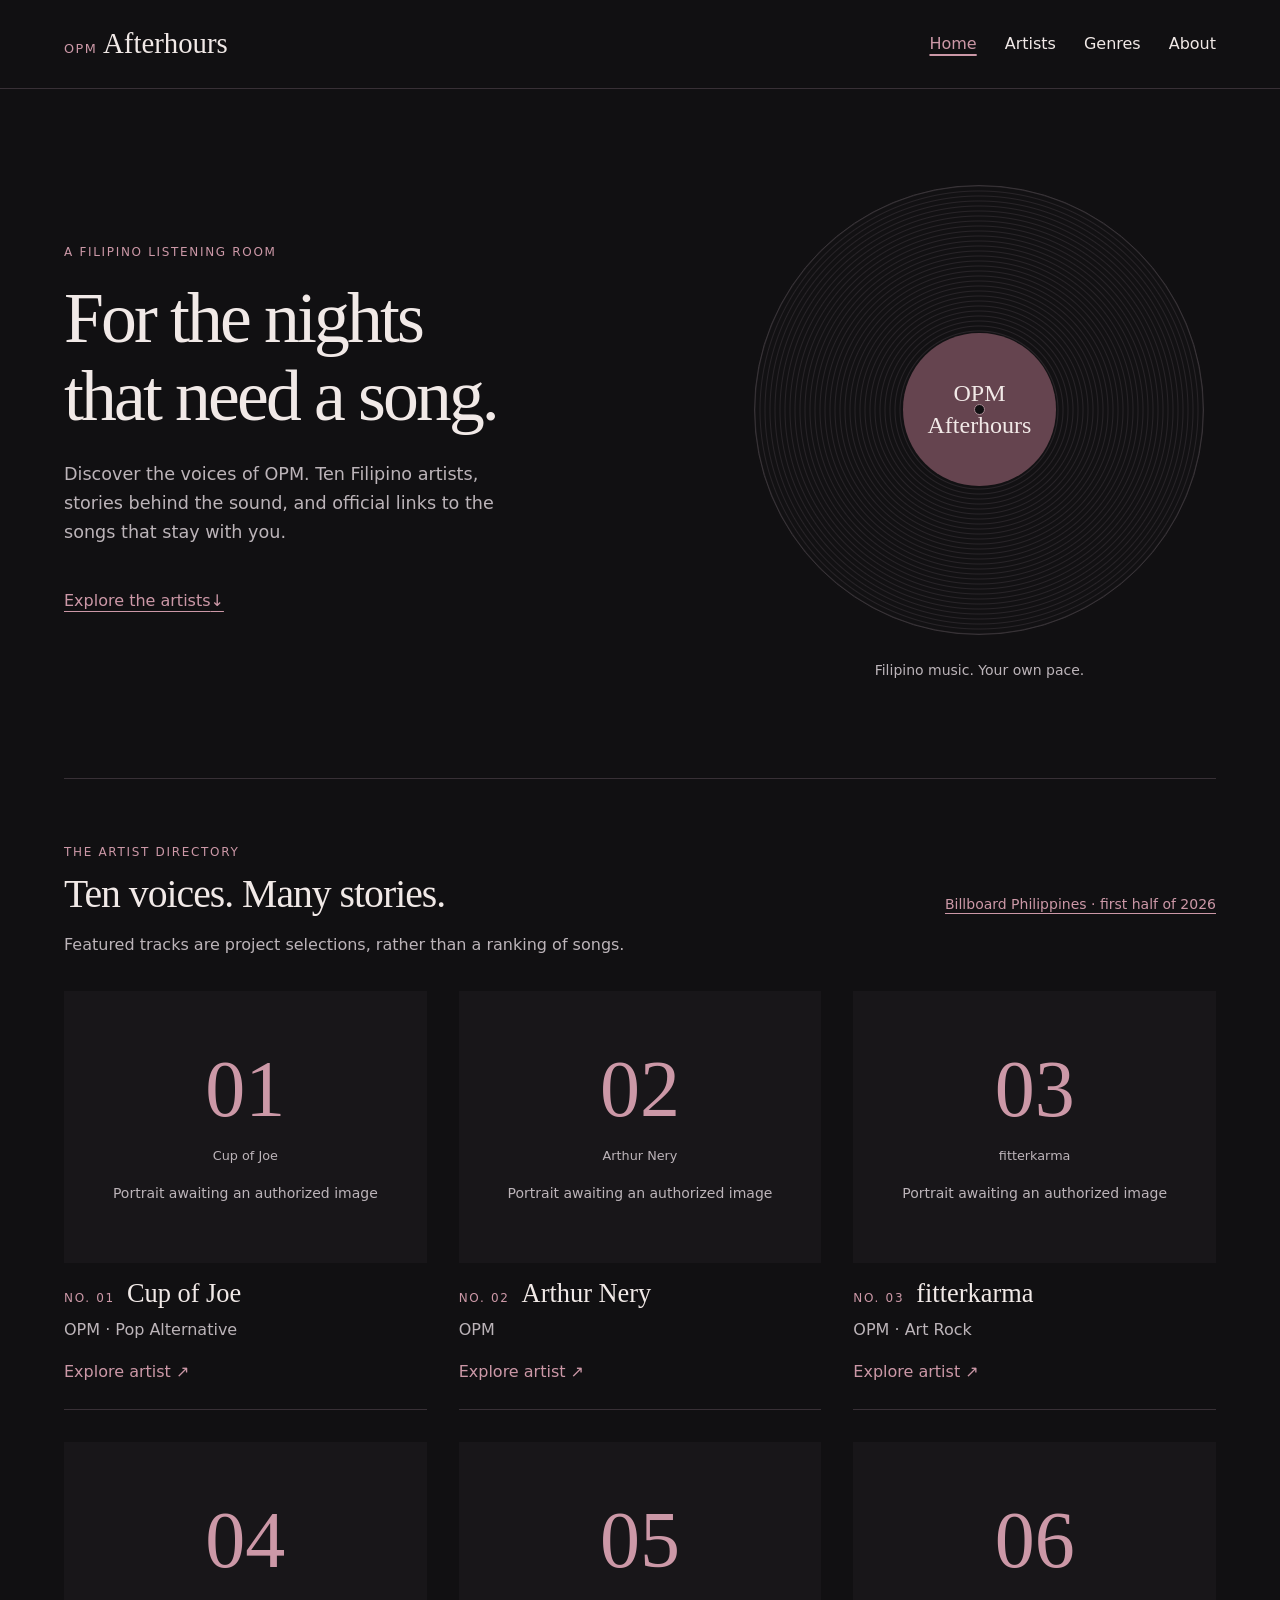
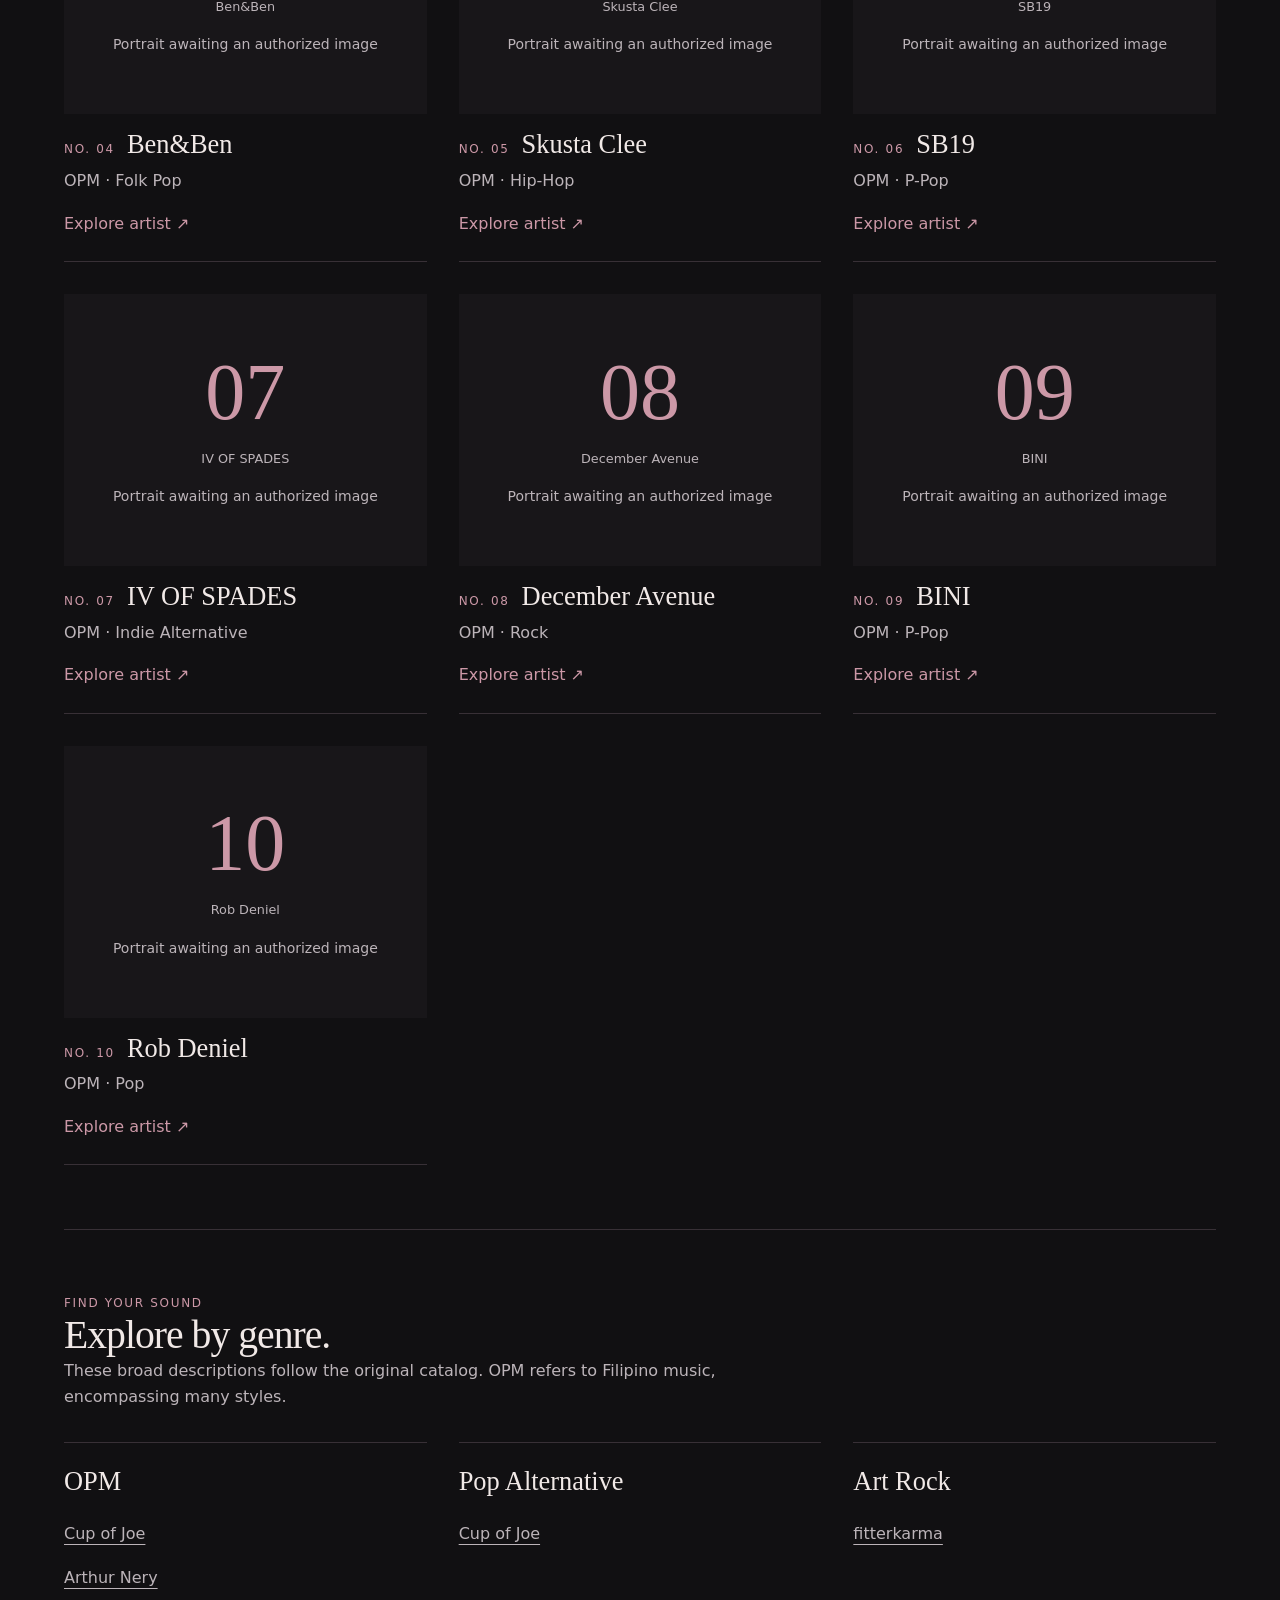
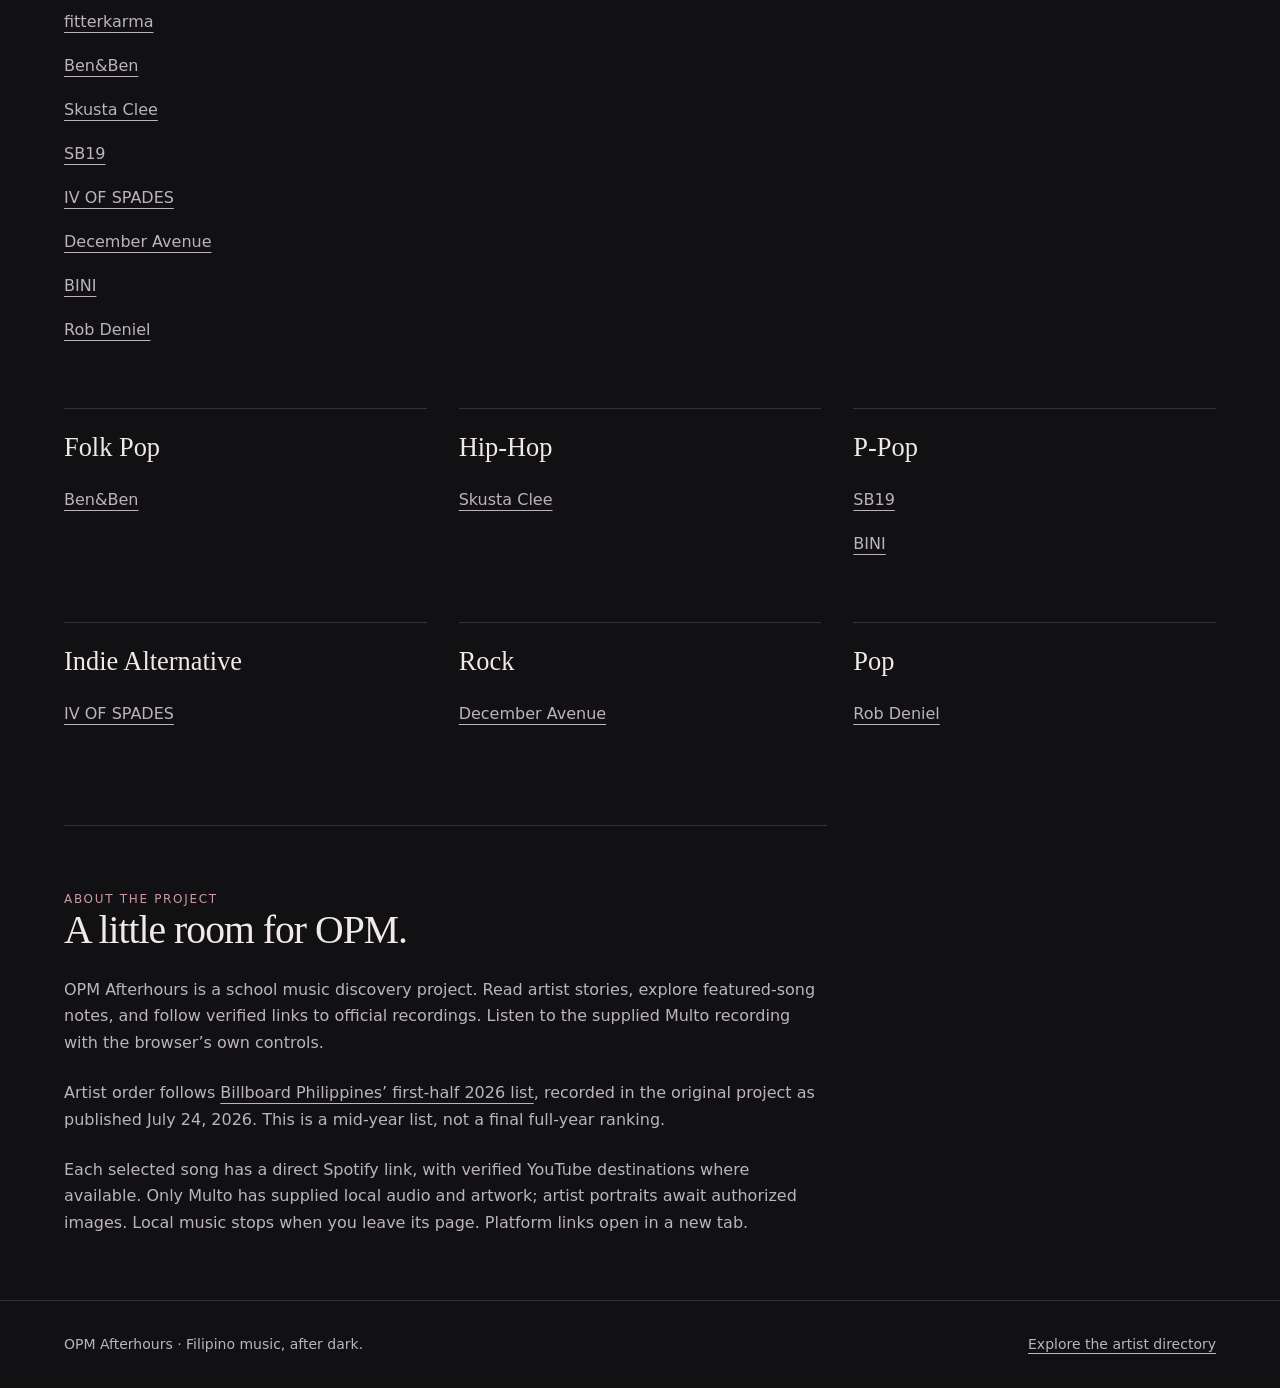
==== index.html @ 019bd5fc "Add milestone 11 verification report for HTML/CSS edition review" ====
<!DOCTYPE html>
<html lang="en">
<head>
  <meta charset="utf-8">
  <meta name="viewport" content="width=device-width, initial-scale=1">
  <meta name="description" content="Discover ten Filipino artists from Billboard Philippines’ first-half 2026 list, with artist stories, featured-song notes, and official listening links.">
  <title>Discover Filipino Artists &amp; Songs | OPM Afterhours</title>
  <link rel="icon" href="assets/favicon.svg" type="image/svg+xml">
  <link rel="stylesheet" href="css/style.css">
  <link rel="stylesheet" href="css/responsive.css">
</head>
<body>
  <!-- Shared navigation: ordinary links work without scripting. -->
  <a class="skip-link" href="#main">Skip to content</a>
  <header class="site-header">
    <div class="header-inner">
      <a class="brand" href="index.html"><span>OPM</span> Afterhours</a>
      <nav aria-label="Main navigation">
        <a href="index.html" aria-current="page">Home</a>
        <a href="index.html#artists">Artists</a>
        <a href="index.html#genres">Genres</a>
        <a href="index.html#about">About</a>
      </nav>
    </div>
  </header>
  <main id="main" tabindex="-1" class="page-shell">
    <!-- Cinematic introduction and static CSS vinyl. -->
    <section class="hero" aria-labelledby="hero-title">
      <div><p class="eyebrow">A Filipino listening room</p><h1 id="hero-title">For the nights<br>that need a song.</h1>
      <p class="intro">Discover the voices of OPM. Ten Filipino artists, stories behind the sound, and official links to the songs that stay with you.</p>
      <a class="text-link" href="#artists">Explore the artists <span aria-hidden="true">↓</span></a></div>
      <div class="hero-record"><div class="vinyl" role="img" aria-label="Static decorative vinyl record"><div class="vinyl-label"><span>OPM<br>Afterhours</span></div></div><p class="small-note">Filipino music. Your own pace.</p></div>
    </section>
    <!-- All artists appear in the original verified publisher order. -->
    <section id="artists" class="directory" aria-labelledby="artists-title">
      <div class="section-heading"><div><p class="eyebrow">The artist directory</p><h2 id="artists-title">Ten voices. Many stories.</h2></div><p class="source-note"><a href="https://billboardphilippines.com/music/news/billboard-philippines-top-opm-artists-h1-2026/">Billboard Philippines · first half of 2026</a></p></div>
      <p class="section-intro">Featured tracks are project selections, rather than a ranking of songs.</p>
      <ol class="artist-grid">
      <li><a class="artist-card" href="artists/cup-of-joe.html">
        <div class="portrait-placeholder"><span class="portrait-number" aria-hidden="true">01</span><span>Cup of Joe</span><span class="small-note">Portrait awaiting an authorized image</span></div>
        <div class="card-heading"><span class="eyebrow">No. 01</span><h3>Cup of Joe</h3></div>
        <p>OPM · Pop Alternative</p><span class="card-link">Explore artist <span aria-hidden="true">↗</span></span>
      </a></li>
      <li><a class="artist-card" href="artists/arthur-nery.html">
        <div class="portrait-placeholder"><span class="portrait-number" aria-hidden="true">02</span><span>Arthur Nery</span><span class="small-note">Portrait awaiting an authorized image</span></div>
        <div class="card-heading"><span class="eyebrow">No. 02</span><h3>Arthur Nery</h3></div>
        <p>OPM</p><span class="card-link">Explore artist <span aria-hidden="true">↗</span></span>
      </a></li>
      <li><a class="artist-card" href="artists/fitterkarma.html">
        <div class="portrait-placeholder"><span class="portrait-number" aria-hidden="true">03</span><span>fitterkarma</span><span class="small-note">Portrait awaiting an authorized image</span></div>
        <div class="card-heading"><span class="eyebrow">No. 03</span><h3>fitterkarma</h3></div>
        <p>OPM · Art Rock</p><span class="card-link">Explore artist <span aria-hidden="true">↗</span></span>
      </a></li>
      <li><a class="artist-card" href="artists/ben-and-ben.html">
        <div class="portrait-placeholder"><span class="portrait-number" aria-hidden="true">04</span><span>Ben&amp;Ben</span><span class="small-note">Portrait awaiting an authorized image</span></div>
        <div class="card-heading"><span class="eyebrow">No. 04</span><h3>Ben&amp;Ben</h3></div>
        <p>OPM · Folk Pop</p><span class="card-link">Explore artist <span aria-hidden="true">↗</span></span>
      </a></li>
      <li><a class="artist-card" href="artists/skusta-clee.html">
        <div class="portrait-placeholder"><span class="portrait-number" aria-hidden="true">05</span><span>Skusta Clee</span><span class="small-note">Portrait awaiting an authorized image</span></div>
        <div class="card-heading"><span class="eyebrow">No. 05</span><h3>Skusta Clee</h3></div>
        <p>OPM · Hip-Hop</p><span class="card-link">Explore artist <span aria-hidden="true">↗</span></span>
      </a></li>
      <li><a class="artist-card" href="artists/sb19.html">
        <div class="portrait-placeholder"><span class="portrait-number" aria-hidden="true">06</span><span>SB19</span><span class="small-note">Portrait awaiting an authorized image</span></div>
        <div class="card-heading"><span class="eyebrow">No. 06</span><h3>SB19</h3></div>
        <p>OPM · P-Pop</p><span class="card-link">Explore artist <span aria-hidden="true">↗</span></span>
      </a></li>
      <li><a class="artist-card" href="artists/iv-of-spades.html">
        <div class="portrait-placeholder"><span class="portrait-number" aria-hidden="true">07</span><span>IV OF SPADES</span><span class="small-note">Portrait awaiting an authorized image</span></div>
        <div class="card-heading"><span class="eyebrow">No. 07</span><h3>IV OF SPADES</h3></div>
        <p>OPM · Indie Alternative</p><span class="card-link">Explore artist <span aria-hidden="true">↗</span></span>
      </a></li>
      <li><a class="artist-card" href="artists/december-avenue.html">
        <div class="portrait-placeholder"><span class="portrait-number" aria-hidden="true">08</span><span>December Avenue</span><span class="small-note">Portrait awaiting an authorized image</span></div>
        <div class="card-heading"><span class="eyebrow">No. 08</span><h3>December Avenue</h3></div>
        <p>OPM · Rock</p><span class="card-link">Explore artist <span aria-hidden="true">↗</span></span>
      </a></li>
      <li><a class="artist-card" href="artists/bini.html">
        <div class="portrait-placeholder"><span class="portrait-number" aria-hidden="true">09</span><span>BINI</span><span class="small-note">Portrait awaiting an authorized image</span></div>
        <div class="card-heading"><span class="eyebrow">No. 09</span><h3>BINI</h3></div>
        <p>OPM · P-Pop</p><span class="card-link">Explore artist <span aria-hidden="true">↗</span></span>
      </a></li>
      <li><a class="artist-card" href="artists/rob-deniel.html">
        <div class="portrait-placeholder"><span class="portrait-number" aria-hidden="true">10</span><span>Rob Deniel</span><span class="small-note">Portrait awaiting an authorized image</span></div>
        <div class="card-heading"><span class="eyebrow">No. 10</span><h3>Rob Deniel</h3></div>
        <p>OPM · Pop</p><span class="card-link">Explore artist <span aria-hidden="true">↗</span></span>
      </a></li>
      </ol>
    </section>
    <!-- Static genre groups use only the existing catalog metadata. -->
    <section id="genres" class="directory" aria-labelledby="genres-title"><p class="eyebrow">Find your sound</p><h2 id="genres-title">Explore by genre.</h2>
      <p class="section-intro">These broad descriptions follow the original catalog. OPM refers to Filipino music, encompassing many styles.</p>
      <div class="genre-grid"><section class="genre-group"><h3>OPM</h3><ul><li><a href="artists/cup-of-joe.html">Cup of Joe</a></li><li><a href="artists/arthur-nery.html">Arthur Nery</a></li><li><a href="artists/fitterkarma.html">fitterkarma</a></li><li><a href="artists/ben-and-ben.html">Ben&amp;Ben</a></li><li><a href="artists/skusta-clee.html">Skusta Clee</a></li><li><a href="artists/sb19.html">SB19</a></li><li><a href="artists/iv-of-spades.html">IV OF SPADES</a></li><li><a href="artists/december-avenue.html">December Avenue</a></li><li><a href="artists/bini.html">BINI</a></li><li><a href="artists/rob-deniel.html">Rob Deniel</a></li></ul></section>
<section class="genre-group"><h3>Pop Alternative</h3><ul><li><a href="artists/cup-of-joe.html">Cup of Joe</a></li></ul></section>
<section class="genre-group"><h3>Art Rock</h3><ul><li><a href="artists/fitterkarma.html">fitterkarma</a></li></ul></section>
<section class="genre-group"><h3>Folk Pop</h3><ul><li><a href="artists/ben-and-ben.html">Ben&amp;Ben</a></li></ul></section>
<section class="genre-group"><h3>Hip-Hop</h3><ul><li><a href="artists/skusta-clee.html">Skusta Clee</a></li></ul></section>
<section class="genre-group"><h3>P-Pop</h3><ul><li><a href="artists/sb19.html">SB19</a></li><li><a href="artists/bini.html">BINI</a></li></ul></section>
<section class="genre-group"><h3>Indie Alternative</h3><ul><li><a href="artists/iv-of-spades.html">IV OF SPADES</a></li></ul></section>
<section class="genre-group"><h3>Rock</h3><ul><li><a href="artists/december-avenue.html">December Avenue</a></li></ul></section>
<section class="genre-group"><h3>Pop</h3><ul><li><a href="artists/rob-deniel.html">Rob Deniel</a></li></ul></section></div>
    </section>
    <section id="about" class="about directory" aria-labelledby="about-title"><p class="eyebrow">About the project</p><h2 id="about-title">A little room for OPM.</h2>
      <p>OPM Afterhours is a school music discovery project. Read artist stories, explore featured-song notes, and follow verified links to official recordings. Listen to the supplied Multo recording with the browser’s own controls.</p>
      <p>Artist order follows <a href="https://billboardphilippines.com/music/news/billboard-philippines-top-opm-artists-h1-2026/">Billboard Philippines’ first-half 2026 list</a>, recorded in the original project as published July 24, 2026. This is a mid-year list, not a final full-year ranking.</p>
      <p>Each selected song has a direct Spotify link, with verified YouTube destinations where available. Only Multo has supplied local audio and artwork; artist portraits await authorized images. Local music stops when you leave its page. Platform links open in a new tab.</p>
    </section>
  </main>
  <footer class="site-footer"><p>OPM Afterhours · Filipino music, after dark.</p><a href="index.html#artists">Explore the artist directory</a></footer>
</body>
</html>
---- css/style.css ----
/* Shared theme: values preserved from the original OPM Afterhours design. */
:root {
  color-scheme: dark;
  --background: #111012;
  --surface: #181619;
  --raised: #292329;
  --text: #f1e9e7;
  --muted: #bcb4b9;
  --accent: #cc98a7;
  --border: #383036;
  --serif: "Palatino Linotype", Palatino, Georgia, serif;
  --sans: "Segoe UI", system-ui, sans-serif;
  --gutter: clamp(1.25rem, 5vw, 5rem);
}
/* Basic sizing and readable typography. No external fonts are needed. */
*, *::before, *::after { box-sizing: border-box; }
body { margin: 0; background: var(--background); color: var(--text); font-family: var(--sans); line-height: 1.65; }
h1, h2, h3, p { margin: 0; }
h1, h2, h3 { font-family: var(--serif); font-weight: 400; line-height: 1.1; }
h1 { font-size: clamp(3rem, 5.6vw, 6.5rem); letter-spacing: -0.04em; }
h2 { font-size: clamp(2rem, 3.1vw, 3.5rem); letter-spacing: -0.025em; }
h3 { font-size: 1.65rem; }
a { color: inherit; text-underline-offset: 0.3em; }
a:hover { color: var(--accent); }
a, summary { -webkit-tap-highlight-color: transparent; }
:focus-visible { outline: 3px solid var(--accent); outline-offset: 5px; }
img { display: block; max-width: 100%; object-fit: cover; }
section[id] { scroll-margin-top: 1rem; }
.page-shell { width: min(100%, 1600px); margin: auto; padding: 0 var(--gutter); }
.eyebrow { font-family: var(--sans); font-size: 0.75rem; text-transform: uppercase; letter-spacing: 0.14em; color: var(--accent); }
.small-note, .source-note { color: var(--muted); font-size: 0.875rem; }
.source-note a { color: var(--accent); }
.skip-link { position: fixed; top: 1rem; left: 1rem; z-index: 10; padding: 0.75rem; background: var(--accent); color: var(--background); transform: translateY(-200%); }
.skip-link:focus { transform: translateY(0); }
/* Flexbox allows the wordmark and ordinary navigation links to share a row. */
.site-header { border-bottom: 1px solid var(--border); }
.header-inner { width: min(100%, 1600px); padding: 1.25rem var(--gutter); margin: auto; display: flex; align-items: center; justify-content: space-between; gap: 2rem; }
.brand { font-family: var(--serif); font-size: 1.8rem; text-decoration: none; white-space: nowrap; }
.brand span { font-family: var(--sans); font-size: 0.8rem; letter-spacing: 0.12em; color: var(--accent); }
.site-header nav { display: flex; flex-wrap: wrap; gap: 1.75rem; }
.site-header nav a { display: inline-flex; align-items: center; min-height: 44px; text-decoration: none; }
/* Grid forms the editorial hero and artist room; minmax prevents text overflow. */
.hero { display: grid; grid-template-columns: minmax(0, 1.3fr) minmax(0, 1fr); gap: 4rem; align-items: center; padding: 6rem 0; min-height: 650px; }
.hero h1 { margin: 1rem 0 1.5rem; }
.intro { max-width: 42ch; color: var(--muted); font-size: 1.1rem; }
.text-link { display: inline-flex; align-items: center; min-height: 44px; margin-top: 2rem; color: var(--accent); }
.hero-record, .record-region { text-align: center; }
.hero-record .small-note, .record-region .small-note { margin-top: 1.5rem; }
/* Static vinyl: concentric CSS grooves surround a center label. No playback state. */
.vinyl { width: min(100%, 450px); aspect-ratio: 1; border-radius: 50%; margin: auto; position: relative; display: grid; place-items: center; border: 1px solid #393438; background: repeating-radial-gradient(circle, #121113 0, #121113 3px, #282428 4px, #121113 5px); }
.vinyl::after { content: ""; position: absolute; width: 2.5%; aspect-ratio: 1; border-radius: 50%; background: var(--background); border: 1px solid #a88992; }
.vinyl-label { width: 34%; aspect-ratio: 1; border-radius: 50%; overflow: hidden; display: grid; place-items: center; background: #65444f; color: var(--text); font-family: var(--serif); font-size: clamp(0.9rem, 2vw, 1.5rem); line-height: 1.3; text-align: center; }
.vinyl-label img { width: 100%; height: 100%; }
.directory { padding: 4rem 0; border-top: 1px solid var(--border); }
.section-heading { display: flex; align-items: end; justify-content: space-between; gap: 2rem; margin-bottom: 1rem; }
.section-heading h2 { margin-top: 0.65rem; }
.section-intro { margin-bottom: 2rem; color: var(--muted); max-width: 65ch; }
/* Artist and track cards use simple equal-width Grid columns. */
.artist-grid, .track-grid { display: grid; grid-template-columns: repeat(3, minmax(0, 1fr)); gap: 2rem; list-style: none; padding: 0; margin: 0; }
.artist-card { display: block; text-decoration: none; padding-bottom: 1.5rem; border-bottom: 1px solid var(--border); height: 100%; }
.portrait-placeholder { background: var(--surface); aspect-ratio: 4 / 3; display: flex; flex-direction: column; align-items: center; justify-content: center; gap: 1rem; color: var(--muted); font-size: 0.8rem; }
.portrait-number { font-family: var(--serif); font-size: 5rem; line-height: 1; color: var(--accent); }
.card-heading { display: flex; align-items: baseline; gap: 0.75rem; margin-top: 1rem; }
.artist-card p { margin-top: 0.5rem; color: var(--muted); }
.card-link { display: inline-block; margin-top: 1rem; color: var(--accent); }
.genre-grid { display: grid; grid-template-columns: repeat(3, minmax(0, 1fr)); gap: 2rem; }
.genre-group { padding: 1.5rem 0; border-top: 1px solid var(--border); }
.genre-group ul { list-style: none; padding: 0; margin: 1rem 0 0; }
.genre-group a { display: inline-flex; align-items: center; min-height: 44px; color: var(--muted); }
.about { max-width: 75ch; }
.about p:not(.eyebrow) { color: var(--muted); margin-top: 1.5rem; }
.back-link { display: inline-flex; align-items: center; min-height: 44px; margin: 1.25rem 0; color: var(--muted); }
.artist-room { position: relative; isolation: isolate; overflow: hidden; display: grid; grid-template-columns: minmax(0, 1.2fr) minmax(0, 1fr); align-items: center; gap: 3rem; padding: 3rem; background: var(--surface); min-height: 560px; }
/* Absolute positioning crops muted video inside the charcoal room. The overlay keeps text readable. */
.background-video { position: absolute; inset: 0; width: 100%; height: 100%; object-fit: cover; object-position: center; z-index: -2; pointer-events: none; }
.artist-room::before { content: ""; position: absolute; inset: 0; z-index: -1; background: rgb(17 16 18 / 88%); }
.artist-copy h1 { margin: 1.2rem 0; overflow-wrap: anywhere; }
.biography { max-width: 45ch; color: var(--muted); font-size: 1.1rem; }
.genre-labels { list-style: none; padding: 0; margin: 1.5rem 0; display: flex; flex-wrap: wrap; gap: 0.5rem; }
.genre-labels li { border: 1px solid #67545e; padding: 0.2rem 0.7rem; font-size: 0.875rem; color: var(--muted); }
.artist-portrait { display: inline-flex; align-items: center; min-height: 72px; padding: 1rem; background: var(--surface); border: 1px solid var(--border); color: var(--muted); font-size: 0.875rem; margin-bottom: 1rem; }
.tracks-section { padding: 3rem 0; }
.track-grid { margin-top: 2rem; }
.track-card { min-width: 0; height: 100%; padding: 1.25rem; background: var(--surface); }
.track-artwork, .artwork-placeholder { width: 100%; aspect-ratio: 1; height: auto; margin-bottom: 1.5rem; }
.artwork-placeholder { display: grid; place-items: center; background: var(--raised); color: var(--muted); font-size: 0.875rem; }
.track-card h3 { margin: 0.65rem 0; overflow-wrap: anywhere; }
.track-credit { color: var(--muted); }
.availability { color: var(--accent); font-size: 0.875rem; margin: 1rem 0; }
/* The browser draws accessible playback, seek and volume controls. */
audio { width: 100%; max-width: 100%; min-width: 0; display: block; }
.song-information { border-top: 1px solid var(--border); margin-top: 1.5rem; }
summary { cursor: pointer; padding: 0.7rem 0; min-height: 44px; color: var(--muted); }
.information-scroll { max-height: 14rem; overflow-y: auto; padding: 0.75rem 0.5rem; color: var(--muted); }
/* Actual links replace gallery buttons and swipe handling. */
.adjacent-navigation { display: flex; justify-content: space-between; gap: 2rem; padding: 2rem 0 3rem; border-top: 1px solid var(--border); }
.adjacent-link { display: flex; flex-direction: column; justify-content: center; min-height: 60px; padding: 0.75rem 0; text-decoration: none; }
.adjacent-link:last-child { text-align: right; }
.artist-arrow { position: fixed; top: 50%; transform: translateY(-50%); z-index: 4; width: 44px; height: 44px; display: grid; place-items: center; background: var(--surface); color: var(--accent); border: 1px solid #67545e; border-radius: 50%; text-decoration: none; font-size: 1.4rem; }
.artist-arrow.previous { left: 0.5rem; }
.artist-arrow.next { right: 0.5rem; }
.artist-page { padding-inline: max(var(--gutter), 4rem); }
.site-footer { border-top: 1px solid var(--border); padding: 2rem var(--gutter); color: var(--muted); display: flex; justify-content: space-between; gap: 1rem; font-size: 0.875rem; }

/* Some browsers show fallback video controls when scripting is disabled.
   This video is decoration; its controls must not compete with native audio. */
.background-video::-webkit-media-controls { display: none !important; }

/* Milestone 11: content stays in native HTML; current destinations are marked statically. */
.site-header nav a[aria-current="page"], .site-header nav a.nav-active {
  color: var(--accent); text-decoration: underline; text-decoration-thickness: 2px;
}
.breadcrumb { display: flex; flex-wrap: wrap; align-items: center; gap: 0.75rem; color: var(--muted); }
.current-artist { color: var(--accent); min-width: 44px; min-height: 44px; display: inline-flex; align-items: center; }
.biography { max-width: 56ch; }
.biography p + p { margin-top: 1rem; }
.artist-copy { min-width: 0; }
.artist-portrait.portrait-placeholder { display: flex; width: min(100%, 320px); aspect-ratio: 4 / 3; margin-top: 1.5rem; padding: 1.25rem; text-align: center; }
.portrait-placeholder { padding: 1rem; text-align: center; }
.artist-image { width: 100%; aspect-ratio: 4 / 3; object-fit: cover; }
.artist-copy .artist-image { max-width: 320px; margin-block: 1.5rem; }
.artwork-placeholder { display: flex; flex-direction: column; justify-content: center; gap: 0.75rem; padding: 1rem; text-align: center; }
.artwork-title { font-family: var(--serif); color: var(--text); font-size: clamp(1.1rem, 2vw, 1.6rem); line-height: 1.25; overflow-wrap: anywhere; }
.artwork-artist { color: var(--accent); }
.listening-links { display: flex; flex-direction: column; align-items: stretch; gap: 0.5rem; margin-top: 1rem; }
.listening-links a { display: flex; flex-wrap: wrap; align-items: center; gap: 0.35rem 0.7rem; min-height: 44px; padding: 0.6rem 0.75rem; border: 1px solid #67545e; color: var(--accent); overflow-wrap: anywhere; }
.link-format { font-size: 0.75rem; color: var(--muted); }
.track-metadata { margin: 0 0 1rem; }
.track-metadata > div + div { margin-top: 0.75rem; }
.track-metadata dt { color: var(--accent); font-size: 0.8rem; }
.track-metadata dd { margin: 0.15rem 0 0; overflow-wrap: anywhere; }
.song-description { line-height: 1.65; }
.content-reference { margin-top: 1rem; font-size: 0.8rem; }
.content-reference a { display: inline-flex; align-items: center; min-height: 44px; }
.information-scroll { max-height: none; overflow: visible; }
.visually-hidden { position: absolute; width: 1px; height: 1px; padding: 0; margin: -1px; overflow: hidden; clip-path: inset(50%); white-space: nowrap; border: 0; }
---- css/responsive.css ----
/* Tablet breakpoint: fewer directory columns and a balanced listening room. */
@media (max-width: 1000px) {
  .hero { gap: 2rem; min-height: auto; padding-block: 4rem; }
  .artist-grid, .genre-grid { grid-template-columns: repeat(2, minmax(0, 1fr)); }
  .artist-room { padding: 2rem; gap: 2rem; min-height: auto; }
  .track-grid { grid-template-columns: minmax(0, 1fr); }
  .track-card { display: grid; grid-template-columns: 140px minmax(0, 1fr); column-gap: 1.5rem; }
  .track-artwork, .artwork-placeholder { grid-column: 1; grid-row: 1 / span 12; margin-bottom: 0; }
  .track-card > :not(.track-artwork):not(.artwork-placeholder) { grid-column: 2; }
  .section-heading { flex-direction: column; align-items: start; gap: 1rem; }
}
/* Phones: visible navigation, stacked content, and comfortable touch targets. */
@media (max-width: 600px) {
  :root { --gutter: 1.25rem; }
  .header-inner { flex-direction: column; align-items: start; gap: 0.5rem; padding-block: 1rem; }
  .site-header nav { width: 100%; justify-content: space-between; gap: 0.5rem; }
  .site-header nav a { font-size: 0.875rem; min-width: 44px; }
  .brand { font-size: 1.6rem; }
  .hero, .artist-room { grid-template-columns: minmax(0, 1fr); }
  .hero { padding-block: 3rem; gap: 3rem; }
  .hero-record .vinyl, .record-region .vinyl { width: min(100%, 300px); }
  .artist-grid, .genre-grid { grid-template-columns: minmax(0, 1fr); }
  .directory { padding-block: 3rem; }
  .artist-page { padding-inline: var(--gutter); }
  .artist-room { padding: 1.25rem; }
  .artist-copy h1 { font-size: clamp(2.5rem, 12vw, 4rem); }
  .track-card { display: block; padding: 1rem; }
  .track-artwork, .artwork-placeholder { margin-bottom: 1.5rem; }
  .floating-navigation { display: none; }
  .adjacent-navigation { flex-direction: column; gap: 0.5rem; }
  .adjacent-link { border-bottom: 1px solid var(--border); padding: 1rem 0; }
  .adjacent-link:last-child { text-align: left; }
  .site-footer { flex-direction: column; }
}
/* CSS suppresses decorative video visually; native audio remains available.
   HTML/CSS cannot conditionally pause the video or prevent its download. */
@media (prefers-reduced-motion: reduce) {
  .background-video { display: none; }
  *, *::before, *::after { animation: none !important; transition: none !important; scroll-behavior: auto !important; }
}

/* Long biographies and platform labels must shrink with their grid column. */
@media (max-width: 1000px) and (min-width: 601px) {
  .track-card { align-items: start; }
  .artwork-title { font-size: 1.1rem; }
  .artwork-placeholder .small-note { font-size: 0.75rem; }
}
@media (max-width: 600px) {
  .artist-portrait.portrait-placeholder { width: 100%; }
  .breadcrumb { gap: 0.5rem; }
  .card-heading { flex-wrap: wrap; }
}
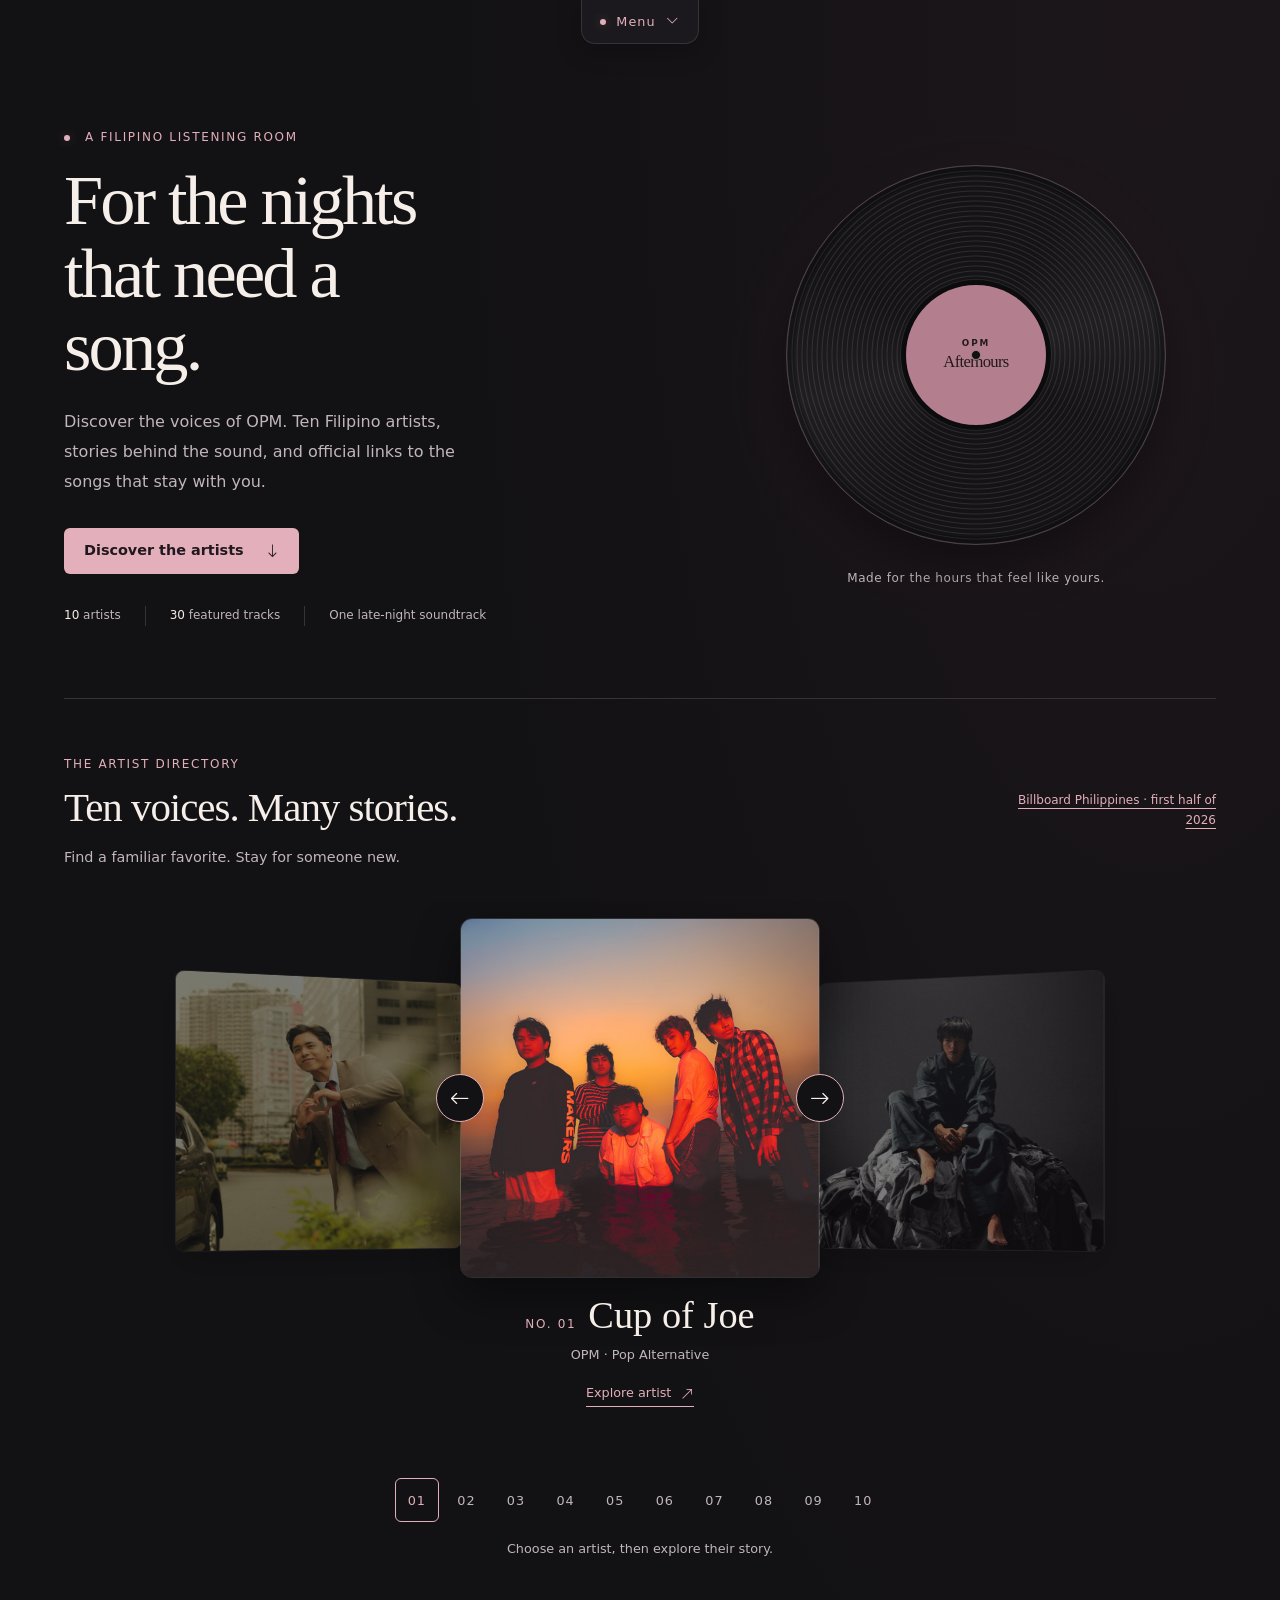
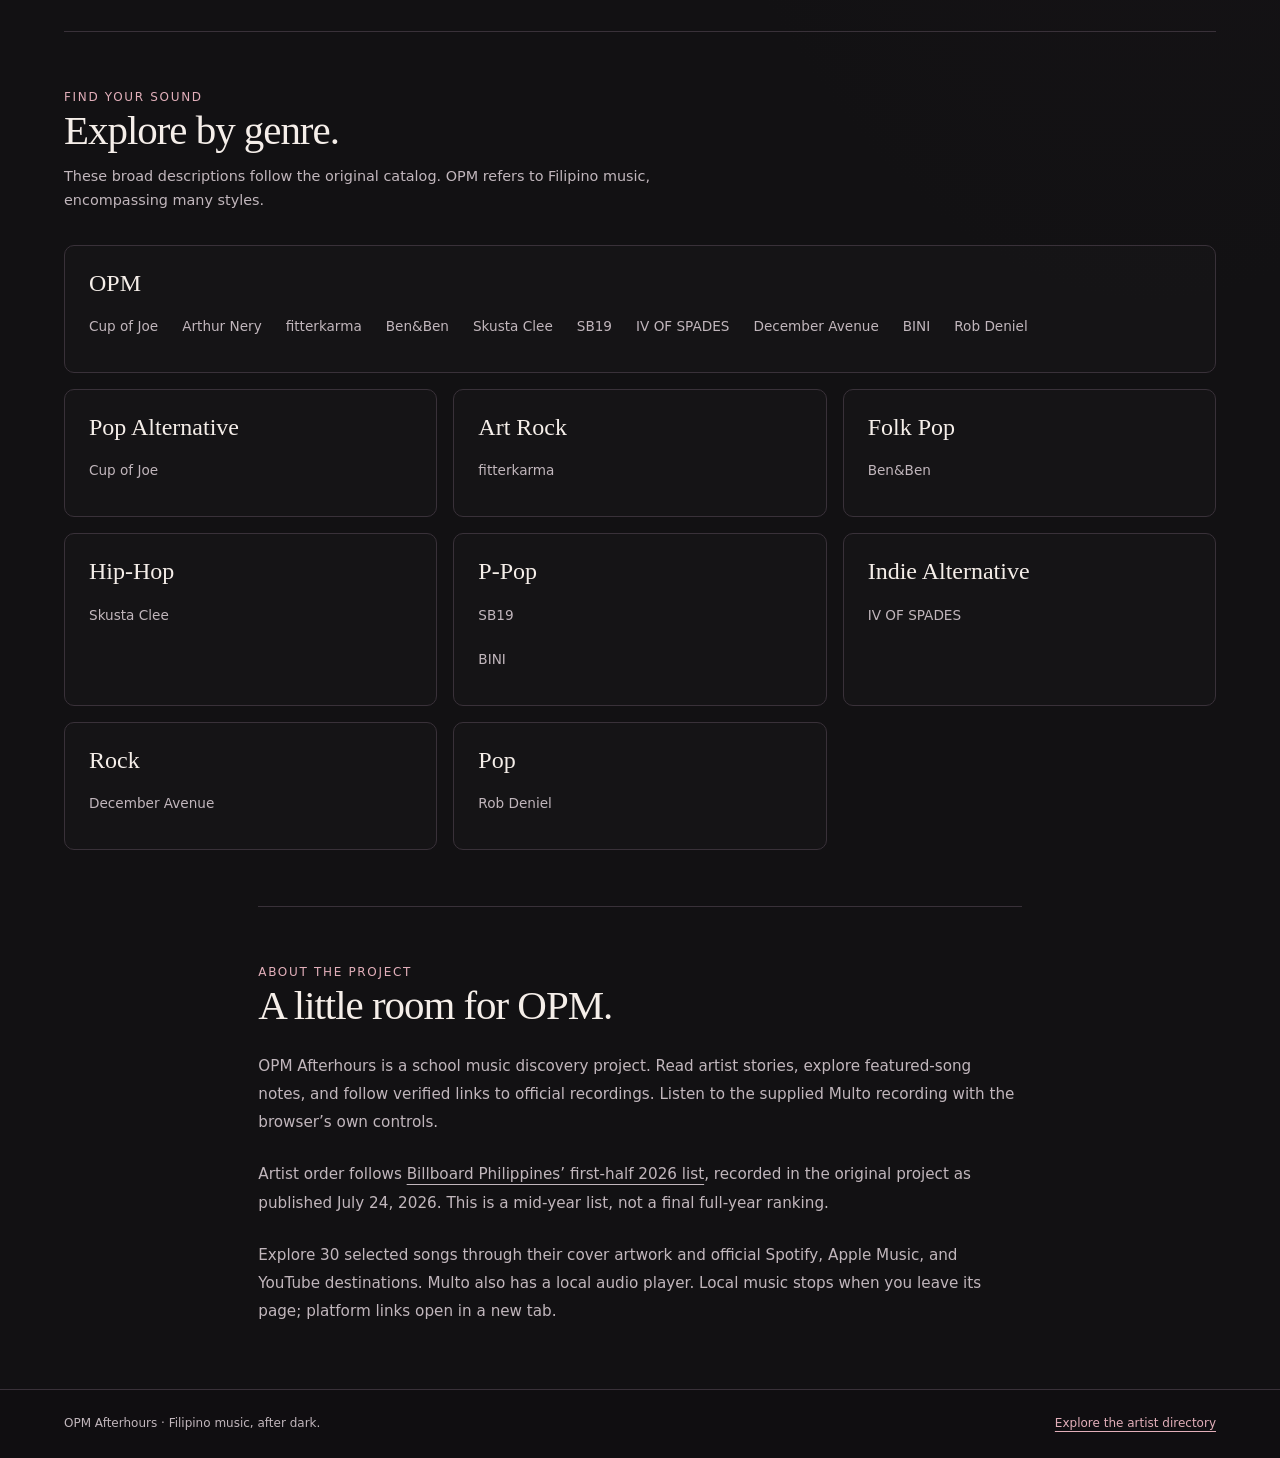
==== commit 70265cf6: "feat: redesign OPM Afterhours with HTML and CSS only - Refresh homepage, artist pages, typography, a" ====
--- a/index.html
+++ b/index.html
@@ -5,16 +5,22 @@
   <meta name="viewport" content="width=device-width, initial-scale=1">
   <meta name="description" content="Discover ten Filipino artists from Billboard Philippines’ first-half 2026 list, with artist stories, featured-song notes, and official listening links.">
   <title>Discover Filipino Artists &amp; Songs | OPM Afterhours</title>
-  <link rel="icon" href="assets/favicon.svg" type="image/svg+xml">
-  <link rel="stylesheet" href="css/style.css">
-  <link rel="stylesheet" href="css/responsive.css">
+  <link rel="icon" href="assets/favicon.ico?v=moon-record" sizes="any">
+  <link rel="icon" href="assets/favicon.svg?v=moon-record" type="image/svg+xml">
+  <link rel="apple-touch-icon" href="assets/apple-touch-icon.png?v=moon-record">
+  <link rel="stylesheet" href="https://cdn.jsdelivr.net/npm/bootstrap-icons@1.13.2/font/bootstrap-icons.min.css">
+  <link rel="stylesheet" href="css/style.css?v=vinyl-spin">
+  <link rel="stylesheet" href="css/responsive.css?v=polish-2">
+  <link rel="stylesheet" href="css/refinements.css?v=brand-3">
 </head>
 <body>
   <!-- Shared navigation: ordinary links work without scripting. -->
   <a class="skip-link" href="#main">Skip to content</a>
   <header class="site-header">
+    <input class="header-toggle visually-hidden" type="checkbox" id="header-toggle" aria-label="Keep navigation open">
+    <div class="header-panel">
     <div class="header-inner">
-      <a class="brand" href="index.html"><span>OPM</span> Afterhours</a>
+      <a class="brand" href="index.html" aria-label="OPM Afterhours home"><img class="brand-mark" src="assets/logo-mark.svg" alt="" width="46" height="46"><span class="brand-wordmark"><span class="brand-kicker">OPM</span><span class="brand-name">Afterhours</span></span></a>
       <nav aria-label="Main navigation">
         <a href="index.html" aria-current="page">Home</a>
         <a href="index.html#artists">Artists</a>
@@ -22,71 +28,98 @@
         <a href="index.html#about">About</a>
       </nav>
     </div>
+    </div>
+    <label class="header-tab" for="header-toggle"><span>Menu</span><i class="bi bi-chevron-down" aria-hidden="true"></i></label>
   </header>
   <main id="main" tabindex="-1" class="page-shell">
-    <!-- Cinematic introduction and static CSS vinyl. -->
+    <!-- Cinematic introduction and CSS vinyl. -->
     <section class="hero" aria-labelledby="hero-title">
-      <div><p class="eyebrow">A Filipino listening room</p><h1 id="hero-title">For the nights<br>that need a song.</h1>
+      <div><p class="eyebrow"><span class="status-dot" aria-hidden="true"></span> A Filipino listening room</p><h1 id="hero-title">For the nights<br>that need a song.</h1>
       <p class="intro">Discover the voices of OPM. Ten Filipino artists, stories behind the sound, and official links to the songs that stay with you.</p>
-      <a class="text-link" href="#artists">Explore the artists <span aria-hidden="true">↓</span></a></div>
-      <div class="hero-record"><div class="vinyl" role="img" aria-label="Static decorative vinyl record"><div class="vinyl-label"><span>OPM<br>Afterhours</span></div></div><p class="small-note">Filipino music. Your own pace.</p></div>
+      <a class="text-link" href="#artists">Discover the artists <i class="bi bi-arrow-down" aria-hidden="true"></i></a><div class="collection-meta"><span><strong>10</strong> artists</span><span><strong>30</strong> featured tracks</span><span>One late-night soundtrack</span></div></div>
+      <div class="hero-record"><div class="vinyl" role="img" aria-label="Decorative vinyl record"><div class="vinyl-label"><span class="record-wordmark"><small>OPM</small><strong>Afterhours</strong></span></div></div><p class="small-note">Made for the hours that feel like yours.</p></div>
     </section>
     <!-- All artists appear in the original verified publisher order. -->
     <section id="artists" class="directory" aria-labelledby="artists-title">
-      <div class="section-heading"><div><p class="eyebrow">The artist directory</p><h2 id="artists-title">Ten voices. Many stories.</h2></div><p class="source-note"><a href="https://billboardphilippines.com/music/news/billboard-philippines-top-opm-artists-h1-2026/">Billboard Philippines · first half of 2026</a></p></div>
-      <p class="section-intro">Featured tracks are project selections, rather than a ranking of songs.</p>
-      <ol class="artist-grid">
-      <li><a class="artist-card" href="artists/cup-of-joe.html">
-        <div class="portrait-placeholder"><span class="portrait-number" aria-hidden="true">01</span><span>Cup of Joe</span><span class="small-note">Portrait awaiting an authorized image</span></div>
+      <div class="section-heading"><div><p class="eyebrow">The artist directory</p><h2 id="artists-title">Ten voices. Many stories.</h2></div><p class="source-note"><a href="https://billboardphilippines.com/music/news/billboard-philippines-top-opm-artists-h1-2026/" target="_blank" rel="noopener noreferrer">Billboard Philippines · first half of 2026</a></p></div>
+      <p class="section-intro">Find a familiar favorite. Stay for someone new.</p>
+      <div class="artist-gallery" role="group" aria-label="Featured artists">
+        <input class="gallery-choice visually-hidden" type="radio" name="featured-artist" id="artist-choice-1" aria-label="Feature Cup of Joe" checked>
+        <input class="gallery-choice visually-hidden" type="radio" name="featured-artist" id="artist-choice-2" aria-label="Feature Arthur Nery">
+        <input class="gallery-choice visually-hidden" type="radio" name="featured-artist" id="artist-choice-3" aria-label="Feature fitterkarma">
+        <input class="gallery-choice visually-hidden" type="radio" name="featured-artist" id="artist-choice-4" aria-label="Feature Ben&amp;Ben">
+        <input class="gallery-choice visually-hidden" type="radio" name="featured-artist" id="artist-choice-5" aria-label="Feature Skusta Clee">
+        <input class="gallery-choice visually-hidden" type="radio" name="featured-artist" id="artist-choice-6" aria-label="Feature SB19">
+        <input class="gallery-choice visually-hidden" type="radio" name="featured-artist" id="artist-choice-7" aria-label="Feature IV OF SPADES">
+        <input class="gallery-choice visually-hidden" type="radio" name="featured-artist" id="artist-choice-8" aria-label="Feature December Avenue">
+        <input class="gallery-choice visually-hidden" type="radio" name="featured-artist" id="artist-choice-9" aria-label="Feature BINI">
+        <input class="gallery-choice visually-hidden" type="radio" name="featured-artist" id="artist-choice-10" aria-label="Feature Rob Deniel">
+        <ol class="gallery-stage">
+          <li class="gallery-slide"><a class="artist-card" href="artists/cup-of-joe.html">
+        <img class="artist-image" src="assets/artists/cup_of_joe.jfif" alt="Cup of Joe" loading="lazy">
         <div class="card-heading"><span class="eyebrow">No. 01</span><h3>Cup of Joe</h3></div>
-        <p>OPM · Pop Alternative</p><span class="card-link">Explore artist <span aria-hidden="true">↗</span></span>
-      </a></li>
-      <li><a class="artist-card" href="artists/arthur-nery.html">
-        <div class="portrait-placeholder"><span class="portrait-number" aria-hidden="true">02</span><span>Arthur Nery</span><span class="small-note">Portrait awaiting an authorized image</span></div>
+        <p>OPM · Pop Alternative</p><span class="card-link">Explore artist <i class="bi bi-arrow-up-right" aria-hidden="true"></i></span>
+      </a><div class="gallery-arrows"><label for="artist-choice-10" title="Previous artist"><i class="bi bi-arrow-left" aria-hidden="true"></i><span class="visually-hidden">Previous artist</span></label><label for="artist-choice-2" title="Next artist"><i class="bi bi-arrow-right" aria-hidden="true"></i><span class="visually-hidden">Next artist</span></label></div></li>
+          <li class="gallery-slide"><a class="artist-card" href="artists/arthur-nery.html">
+        <img class="artist-image" src="assets/artists/arthur_nery.jfif" alt="Arthur Nery" loading="lazy">
         <div class="card-heading"><span class="eyebrow">No. 02</span><h3>Arthur Nery</h3></div>
-        <p>OPM</p><span class="card-link">Explore artist <span aria-hidden="true">↗</span></span>
-      </a></li>
-      <li><a class="artist-card" href="artists/fitterkarma.html">
-        <div class="portrait-placeholder"><span class="portrait-number" aria-hidden="true">03</span><span>fitterkarma</span><span class="small-note">Portrait awaiting an authorized image</span></div>
+        <p>OPM</p><span class="card-link">Explore artist <i class="bi bi-arrow-up-right" aria-hidden="true"></i></span>
+      </a><div class="gallery-arrows"><label for="artist-choice-1" title="Previous artist"><i class="bi bi-arrow-left" aria-hidden="true"></i><span class="visually-hidden">Previous artist</span></label><label for="artist-choice-3" title="Next artist"><i class="bi bi-arrow-right" aria-hidden="true"></i><span class="visually-hidden">Next artist</span></label></div></li>
+          <li class="gallery-slide"><a class="artist-card" href="artists/fitterkarma.html">
+        <img class="artist-image" src="assets/artists/fitterkarma.jfif" alt="fitterkarma" loading="lazy">
         <div class="card-heading"><span class="eyebrow">No. 03</span><h3>fitterkarma</h3></div>
-        <p>OPM · Art Rock</p><span class="card-link">Explore artist <span aria-hidden="true">↗</span></span>
-      </a></li>
-      <li><a class="artist-card" href="artists/ben-and-ben.html">
-        <div class="portrait-placeholder"><span class="portrait-number" aria-hidden="true">04</span><span>Ben&amp;Ben</span><span class="small-note">Portrait awaiting an authorized image</span></div>
+        <p>OPM · Art Rock</p><span class="card-link">Explore artist <i class="bi bi-arrow-up-right" aria-hidden="true"></i></span>
+      </a><div class="gallery-arrows"><label for="artist-choice-2" title="Previous artist"><i class="bi bi-arrow-left" aria-hidden="true"></i><span class="visually-hidden">Previous artist</span></label><label for="artist-choice-4" title="Next artist"><i class="bi bi-arrow-right" aria-hidden="true"></i><span class="visually-hidden">Next artist</span></label></div></li>
+          <li class="gallery-slide"><a class="artist-card" href="artists/ben-and-ben.html">
+        <img class="artist-image" src="assets/artists/ben&amp;ben.jfif" alt="Ben&amp;Ben" loading="lazy">
         <div class="card-heading"><span class="eyebrow">No. 04</span><h3>Ben&amp;Ben</h3></div>
-        <p>OPM · Folk Pop</p><span class="card-link">Explore artist <span aria-hidden="true">↗</span></span>
-      </a></li>
-      <li><a class="artist-card" href="artists/skusta-clee.html">
-        <div class="portrait-placeholder"><span class="portrait-number" aria-hidden="true">05</span><span>Skusta Clee</span><span class="small-note">Portrait awaiting an authorized image</span></div>
+        <p>OPM · Folk Pop</p><span class="card-link">Explore artist <i class="bi bi-arrow-up-right" aria-hidden="true"></i></span>
+      </a><div class="gallery-arrows"><label for="artist-choice-3" title="Previous artist"><i class="bi bi-arrow-left" aria-hidden="true"></i><span class="visually-hidden">Previous artist</span></label><label for="artist-choice-5" title="Next artist"><i class="bi bi-arrow-right" aria-hidden="true"></i><span class="visually-hidden">Next artist</span></label></div></li>
+          <li class="gallery-slide"><a class="artist-card" href="artists/skusta-clee.html">
+        <img class="artist-image" src="assets/artists/skusta_clee.jfif" alt="Skusta Clee" loading="lazy">
         <div class="card-heading"><span class="eyebrow">No. 05</span><h3>Skusta Clee</h3></div>
-        <p>OPM · Hip-Hop</p><span class="card-link">Explore artist <span aria-hidden="true">↗</span></span>
-      </a></li>
-      <li><a class="artist-card" href="artists/sb19.html">
-        <div class="portrait-placeholder"><span class="portrait-number" aria-hidden="true">06</span><span>SB19</span><span class="small-note">Portrait awaiting an authorized image</span></div>
+        <p>OPM · Hip-Hop</p><span class="card-link">Explore artist <i class="bi bi-arrow-up-right" aria-hidden="true"></i></span>
+      </a><div class="gallery-arrows"><label for="artist-choice-4" title="Previous artist"><i class="bi bi-arrow-left" aria-hidden="true"></i><span class="visually-hidden">Previous artist</span></label><label for="artist-choice-6" title="Next artist"><i class="bi bi-arrow-right" aria-hidden="true"></i><span class="visually-hidden">Next artist</span></label></div></li>
+          <li class="gallery-slide"><a class="artist-card" href="artists/sb19.html">
+        <img class="artist-image" src="assets/artists/sb19.jfif" alt="SB19" loading="lazy">
         <div class="card-heading"><span class="eyebrow">No. 06</span><h3>SB19</h3></div>
-        <p>OPM · P-Pop</p><span class="card-link">Explore artist <span aria-hidden="true">↗</span></span>
-      </a></li>
-      <li><a class="artist-card" href="artists/iv-of-spades.html">
-        <div class="portrait-placeholder"><span class="portrait-number" aria-hidden="true">07</span><span>IV OF SPADES</span><span class="small-note">Portrait awaiting an authorized image</span></div>
+        <p>OPM · P-Pop</p><span class="card-link">Explore artist <i class="bi bi-arrow-up-right" aria-hidden="true"></i></span>
+      </a><div class="gallery-arrows"><label for="artist-choice-5" title="Previous artist"><i class="bi bi-arrow-left" aria-hidden="true"></i><span class="visually-hidden">Previous artist</span></label><label for="artist-choice-7" title="Next artist"><i class="bi bi-arrow-right" aria-hidden="true"></i><span class="visually-hidden">Next artist</span></label></div></li>
+          <li class="gallery-slide"><a class="artist-card" href="artists/iv-of-spades.html">
+        <img class="artist-image" src="assets/artists/iv_of_spades.jfif" alt="IV OF SPADES" loading="lazy">
         <div class="card-heading"><span class="eyebrow">No. 07</span><h3>IV OF SPADES</h3></div>
-        <p>OPM · Indie Alternative</p><span class="card-link">Explore artist <span aria-hidden="true">↗</span></span>
-      </a></li>
-      <li><a class="artist-card" href="artists/december-avenue.html">
-        <div class="portrait-placeholder"><span class="portrait-number" aria-hidden="true">08</span><span>December Avenue</span><span class="small-note">Portrait awaiting an authorized image</span></div>
+        <p>OPM · Indie Alternative</p><span class="card-link">Explore artist <i class="bi bi-arrow-up-right" aria-hidden="true"></i></span>
+      </a><div class="gallery-arrows"><label for="artist-choice-6" title="Previous artist"><i class="bi bi-arrow-left" aria-hidden="true"></i><span class="visually-hidden">Previous artist</span></label><label for="artist-choice-8" title="Next artist"><i class="bi bi-arrow-right" aria-hidden="true"></i><span class="visually-hidden">Next artist</span></label></div></li>
+          <li class="gallery-slide"><a class="artist-card" href="artists/december-avenue.html">
+        <img class="artist-image" src="assets/artists/december_avenue.jfif" alt="December Avenue" loading="lazy">
         <div class="card-heading"><span class="eyebrow">No. 08</span><h3>December Avenue</h3></div>
-        <p>OPM · Rock</p><span class="card-link">Explore artist <span aria-hidden="true">↗</span></span>
-      </a></li>
-      <li><a class="artist-card" href="artists/bini.html">
-        <div class="portrait-placeholder"><span class="portrait-number" aria-hidden="true">09</span><span>BINI</span><span class="small-note">Portrait awaiting an authorized image</span></div>
+        <p>OPM · Rock</p><span class="card-link">Explore artist <i class="bi bi-arrow-up-right" aria-hidden="true"></i></span>
+      </a><div class="gallery-arrows"><label for="artist-choice-7" title="Previous artist"><i class="bi bi-arrow-left" aria-hidden="true"></i><span class="visually-hidden">Previous artist</span></label><label for="artist-choice-9" title="Next artist"><i class="bi bi-arrow-right" aria-hidden="true"></i><span class="visually-hidden">Next artist</span></label></div></li>
+          <li class="gallery-slide"><a class="artist-card" href="artists/bini.html">
+        <img class="artist-image" src="assets/artists/bini.jfif" alt="BINI" loading="lazy">
         <div class="card-heading"><span class="eyebrow">No. 09</span><h3>BINI</h3></div>
-        <p>OPM · P-Pop</p><span class="card-link">Explore artist <span aria-hidden="true">↗</span></span>
-      </a></li>
-      <li><a class="artist-card" href="artists/rob-deniel.html">
-        <div class="portrait-placeholder"><span class="portrait-number" aria-hidden="true">10</span><span>Rob Deniel</span><span class="small-note">Portrait awaiting an authorized image</span></div>
+        <p>OPM · P-Pop</p><span class="card-link">Explore artist <i class="bi bi-arrow-up-right" aria-hidden="true"></i></span>
+      </a><div class="gallery-arrows"><label for="artist-choice-8" title="Previous artist"><i class="bi bi-arrow-left" aria-hidden="true"></i><span class="visually-hidden">Previous artist</span></label><label for="artist-choice-10" title="Next artist"><i class="bi bi-arrow-right" aria-hidden="true"></i><span class="visually-hidden">Next artist</span></label></div></li>
+          <li class="gallery-slide"><a class="artist-card" href="artists/rob-deniel.html">
+        <img class="artist-image" src="assets/artists/rob_deniel.jfif" alt="Rob Deniel" loading="lazy">
         <div class="card-heading"><span class="eyebrow">No. 10</span><h3>Rob Deniel</h3></div>
-        <p>OPM · Pop</p><span class="card-link">Explore artist <span aria-hidden="true">↗</span></span>
-      </a></li>
-      </ol>
+        <p>OPM · Pop</p><span class="card-link">Explore artist <i class="bi bi-arrow-up-right" aria-hidden="true"></i></span>
+      </a><div class="gallery-arrows"><label for="artist-choice-9" title="Previous artist"><i class="bi bi-arrow-left" aria-hidden="true"></i><span class="visually-hidden">Previous artist</span></label><label for="artist-choice-1" title="Next artist"><i class="bi bi-arrow-right" aria-hidden="true"></i><span class="visually-hidden">Next artist</span></label></div></li>
+        </ol>
+        <div class="gallery-picker" aria-label="Choose an artist">
+          <label for="artist-choice-1" title="Cup of Joe"><span class="visually-hidden">Cup of Joe</span><span aria-hidden="true">01</span></label>
+          <label for="artist-choice-2" title="Arthur Nery"><span class="visually-hidden">Arthur Nery</span><span aria-hidden="true">02</span></label>
+          <label for="artist-choice-3" title="fitterkarma"><span class="visually-hidden">fitterkarma</span><span aria-hidden="true">03</span></label>
+          <label for="artist-choice-4" title="Ben&amp;Ben"><span class="visually-hidden">Ben&amp;Ben</span><span aria-hidden="true">04</span></label>
+          <label for="artist-choice-5" title="Skusta Clee"><span class="visually-hidden">Skusta Clee</span><span aria-hidden="true">05</span></label>
+          <label for="artist-choice-6" title="SB19"><span class="visually-hidden">SB19</span><span aria-hidden="true">06</span></label>
+          <label for="artist-choice-7" title="IV OF SPADES"><span class="visually-hidden">IV OF SPADES</span><span aria-hidden="true">07</span></label>
+          <label for="artist-choice-8" title="December Avenue"><span class="visually-hidden">December Avenue</span><span aria-hidden="true">08</span></label>
+          <label for="artist-choice-9" title="BINI"><span class="visually-hidden">BINI</span><span aria-hidden="true">09</span></label>
+          <label for="artist-choice-10" title="Rob Deniel"><span class="visually-hidden">Rob Deniel</span><span aria-hidden="true">10</span></label>
+        </div>
+        <p class="gallery-hint">Choose an artist, then explore their story.</p>
+      </div>
     </section>
     <!-- Static genre groups use only the existing catalog metadata. -->
     <section id="genres" class="directory" aria-labelledby="genres-title"><p class="eyebrow">Find your sound</p><h2 id="genres-title">Explore by genre.</h2>
@@ -103,8 +136,8 @@
     </section>
     <section id="about" class="about directory" aria-labelledby="about-title"><p class="eyebrow">About the project</p><h2 id="about-title">A little room for OPM.</h2>
       <p>OPM Afterhours is a school music discovery project. Read artist stories, explore featured-song notes, and follow verified links to official recordings. Listen to the supplied Multo recording with the browser’s own controls.</p>
-      <p>Artist order follows <a href="https://billboardphilippines.com/music/news/billboard-philippines-top-opm-artists-h1-2026/">Billboard Philippines’ first-half 2026 list</a>, recorded in the original project as published July 24, 2026. This is a mid-year list, not a final full-year ranking.</p>
-      <p>Each selected song has a direct Spotify link, with verified YouTube destinations where available. Only Multo has supplied local audio and artwork; artist portraits await authorized images. Local music stops when you leave its page. Platform links open in a new tab.</p>
+      <p>Artist order follows <a href="https://billboardphilippines.com/music/news/billboard-philippines-top-opm-artists-h1-2026/" target="_blank" rel="noopener noreferrer">Billboard Philippines’ first-half 2026 list</a>, recorded in the original project as published July 24, 2026. This is a mid-year list, not a final full-year ranking.</p>
+      <p>Explore 30 selected songs through their cover artwork and official Spotify, Apple Music, and YouTube destinations. Multo also has a local audio player. Local music stops when you leave its page; platform links open in a new tab.</p>
     </section>
   </main>
   <footer class="site-footer"><p>OPM Afterhours · Filipino music, after dark.</p><a href="index.html#artists">Explore the artist directory</a></footer>
--- a/css/style.css
+++ b/css/style.css
@@ -33,10 +33,19 @@
 .skip-link { position: fixed; top: 1rem; left: 1rem; z-index: 10; padding: 0.75rem; background: var(--accent); color: var(--background); transform: translateY(-200%); }
 .skip-link:focus { transform: translateY(0); }
 /* Flexbox allows the wordmark and ordinary navigation links to share a row. */
-.site-header { border-bottom: 1px solid var(--border); }
+/* A persistent tab reveals navigation with hover, keyboard focus or a tap. */
+body { padding-top: 3.5rem; }
+.site-header { position: fixed; inset: 0 0 auto; z-index: 8; display: flex; flex-direction: column; align-items: center; pointer-events: none; }
+.header-panel { width: 100%; display: grid; grid-template-rows: 0fr; visibility: hidden; background: var(--background); transition: grid-template-rows .25s ease, visibility .25s; }
+.header-panel > .header-inner { overflow: hidden; min-height: 0; padding-block: 0; transition: padding .25s ease; }
+.header-tab { pointer-events: auto; display: flex; align-items: center; justify-content: center; gap: .65rem; min-width: 104px; min-height: 44px; padding: .4rem 1rem; border: 1px solid var(--border); border-top: 0; border-radius: 0 0 14px 14px; background: var(--surface); color: var(--accent); cursor: pointer; font-size: .8rem; }
+.site-header:is(:hover, :focus-within, :has(.header-toggle:checked)) .header-panel { grid-template-rows: 1fr; visibility: visible; pointer-events: auto; border-bottom: 1px solid var(--border); }
+.site-header:is(:hover, :focus-within, :has(.header-toggle:checked)) .header-inner { padding-block: 1.25rem; }
+.header-toggle:focus-visible ~ .header-tab { outline: 3px solid var(--accent); outline-offset: 3px; }
+.site-header:is(:hover, :focus-within, :has(.header-toggle:checked)) .header-tab .bi { transform: rotate(180deg); }
 .header-inner { width: min(100%, 1600px); padding: 1.25rem var(--gutter); margin: auto; display: flex; align-items: center; justify-content: space-between; gap: 2rem; }
 .brand { font-family: var(--serif); font-size: 1.8rem; text-decoration: none; white-space: nowrap; }
-.brand span { font-family: var(--sans); font-size: 0.8rem; letter-spacing: 0.12em; color: var(--accent); }
+.brand-kicker { font-family: var(--sans); font-size: 0.8rem; letter-spacing: 0.12em; color: var(--accent); }
 .site-header nav { display: flex; flex-wrap: wrap; gap: 1.75rem; }
 .site-header nav a { display: inline-flex; align-items: center; min-height: 44px; text-decoration: none; }
 /* Grid forms the editorial hero and artist room; minmax prevents text overflow. */
@@ -46,7 +55,9 @@
 .text-link { display: inline-flex; align-items: center; min-height: 44px; margin-top: 2rem; color: var(--accent); }
 .hero-record, .record-region { text-align: center; }
 .hero-record .small-note, .record-region .small-note { margin-top: 1.5rem; }
-/* Static vinyl: concentric CSS grooves surround a center label. No playback state. */
+/* Decorative CSS rotation runs independently of native audio playback. */
+@keyframes vinyl-spin { to { transform: rotate(360deg); } }
+.vinyl { animation: vinyl-spin 12s linear infinite; }
 .vinyl { width: min(100%, 450px); aspect-ratio: 1; border-radius: 50%; margin: auto; position: relative; display: grid; place-items: center; border: 1px solid #393438; background: repeating-radial-gradient(circle, #121113 0, #121113 3px, #282428 4px, #121113 5px); }
 .vinyl::after { content: ""; position: absolute; width: 2.5%; aspect-ratio: 1; border-radius: 50%; background: var(--background); border: 1px solid #a88992; }
 .vinyl-label { width: 34%; aspect-ratio: 1; border-radius: 50%; overflow: hidden; display: grid; place-items: center; background: #65444f; color: var(--text); font-family: var(--serif); font-size: clamp(0.9rem, 2vw, 1.5rem); line-height: 1.3; text-align: center; }
@@ -70,17 +81,17 @@
 .about { max-width: 75ch; }
 .about p:not(.eyebrow) { color: var(--muted); margin-top: 1.5rem; }
 .back-link { display: inline-flex; align-items: center; min-height: 44px; margin: 1.25rem 0; color: var(--muted); }
-.artist-room { position: relative; isolation: isolate; overflow: hidden; display: grid; grid-template-columns: minmax(0, 1.2fr) minmax(0, 1fr); align-items: center; gap: 3rem; padding: 3rem; background: var(--surface); min-height: 560px; }
+.artist-room { position: relative; isolation: isolate; overflow: hidden; display: grid; grid-template-columns: minmax(0, 1.2fr) minmax(0, 1fr); align-items: center; gap: 2rem; padding: 1.75rem; background: var(--surface); min-height: 0; }
 /* Absolute positioning crops muted video inside the charcoal room. The overlay keeps text readable. */
 .background-video { position: absolute; inset: 0; width: 100%; height: 100%; object-fit: cover; object-position: center; z-index: -2; pointer-events: none; }
-.artist-room::before { content: ""; position: absolute; inset: 0; z-index: -1; background: rgb(17 16 18 / 88%); }
-.artist-copy h1 { margin: 1.2rem 0; overflow-wrap: anywhere; }
-.biography { max-width: 45ch; color: var(--muted); font-size: 1.1rem; }
-.genre-labels { list-style: none; padding: 0; margin: 1.5rem 0; display: flex; flex-wrap: wrap; gap: 0.5rem; }
+.artist-room::before { content: ""; position: absolute; inset: 0; z-index: -1; background: rgb(17 16 18 / 76%); }
+.artist-copy h1 { margin: .65rem 0 1rem; font-size: clamp(2.5rem, 4.2vw, 4rem); overflow-wrap: anywhere; }
+.biography { max-width: 45ch; color: var(--muted); font-size: 1rem; line-height: 1.6; }
+.genre-labels { list-style: none; padding: 0; margin: 1rem 0; display: flex; flex-wrap: wrap; gap: 0.5rem; }
 .genre-labels li { border: 1px solid #67545e; padding: 0.2rem 0.7rem; font-size: 0.875rem; color: var(--muted); }
 .artist-portrait { display: inline-flex; align-items: center; min-height: 72px; padding: 1rem; background: var(--surface); border: 1px solid var(--border); color: var(--muted); font-size: 0.875rem; margin-bottom: 1rem; }
-.tracks-section { padding: 3rem 0; }
-.track-grid { margin-top: 2rem; }
+.tracks-section { padding: 2rem 0; }
+.track-grid { margin-top: 1.25rem; }
 .track-card { min-width: 0; height: 100%; padding: 1.25rem; background: var(--surface); }
 .track-artwork, .artwork-placeholder { width: 100%; aspect-ratio: 1; height: auto; margin-bottom: 1.5rem; }
 .artwork-placeholder { display: grid; place-items: center; background: var(--raised); color: var(--muted); font-size: 0.875rem; }
@@ -112,13 +123,19 @@
 }
 .breadcrumb { display: flex; flex-wrap: wrap; align-items: center; gap: 0.75rem; color: var(--muted); }
 .current-artist { color: var(--accent); min-width: 44px; min-height: 44px; display: inline-flex; align-items: center; }
-.biography { max-width: 56ch; }
+/* Keep artist stories compact while preserving native scrolling. */
+.biography { max-width: 56ch; max-height: 12rem; overflow-y: auto; scrollbar-width: none; }
+.biography::-webkit-scrollbar { display: none; }
+.biography > p:first-child { margin-top: 0; }
+.biography > p:last-child { margin-bottom: 0; }
 .biography p + p { margin-top: 1rem; }
 .artist-copy { min-width: 0; }
 .artist-portrait.portrait-placeholder { display: flex; width: min(100%, 320px); aspect-ratio: 4 / 3; margin-top: 1.5rem; padding: 1.25rem; text-align: center; }
 .portrait-placeholder { padding: 1rem; text-align: center; }
-.artist-image { width: 100%; aspect-ratio: 4 / 3; object-fit: cover; }
-.artist-copy .artist-image { max-width: 320px; margin-block: 1.5rem; }
+.artist-image { width: 100%; aspect-ratio: 1 / 1; object-fit: cover; }
+.artist-copy .artist-image { max-width: 180px; margin-block: 1rem; }
+.record-region .vinyl { width: min(100%, 340px); }
+.artist-page .back-link { margin-block: .5rem; }
 .artwork-placeholder { display: flex; flex-direction: column; justify-content: center; gap: 0.75rem; padding: 1rem; text-align: center; }
 .artwork-title { font-family: var(--serif); color: var(--text); font-size: clamp(1.1rem, 2vw, 1.6rem); line-height: 1.25; overflow-wrap: anywhere; }
 .artwork-artist { color: var(--accent); }
@@ -134,3 +151,142 @@
 .content-reference a { display: inline-flex; align-items: center; min-height: 44px; }
 .information-scroll { max-height: none; overflow: visible; }
 .visually-hidden { position: absolute; width: 1px; height: 1px; padding: 0; margin: -1px; overflow: hidden; clip-path: inset(50%); white-space: nowrap; border: 0; }
+
+/* HTML/CSS artist gallery: radio controls select the featured portrait. */
+.artist-gallery { --portrait-size: clamp(220px, 39vw, 450px); position: relative; overflow: hidden; padding-block: 1rem; }
+.gallery-stage { position: relative; list-style: none; margin: 0; padding: 0; height: calc(var(--portrait-size) + 220px); perspective: 1200px; }
+.gallery-slide { position: absolute; top: 0; left: 50%; width: var(--portrait-size); margin-left: calc(var(--portrait-size) / -2); opacity: 0; visibility: hidden; transform: translateX(0) scale(.7); transition: transform .5s ease, opacity .5s ease; }
+.gallery-slide .artist-card { border: 0; padding: 0; text-align: center; }
+.gallery-slide .artist-image { aspect-ratio: 1; width: 100%; box-shadow: 0 18px 45px #0006; }
+.gallery-slide .card-heading { justify-content: center; }
+.gallery-slide h3 { font-size: clamp(1.5rem, 3vw, 2.4rem); }
+.gallery-slide .card-heading, .gallery-slide .artist-card p, .gallery-slide .card-link { opacity: 0; }
+.gallery-arrows { display: none; justify-content: space-between; position: absolute; top: calc(var(--portrait-size) / 2 - 24px); left: -24px; right: -24px; pointer-events: none; }
+.gallery-arrows label { display: grid; place-items: center; width: 48px; height: 48px; background: var(--background); border: 1px solid var(--accent); border-radius: 50%; color: var(--text); cursor: pointer; pointer-events: auto; font-size: 1.5rem; }
+.gallery-arrows label:hover { background: var(--accent); color: var(--background); }
+.gallery-picker { display: flex; flex-wrap: wrap; gap: .35rem; justify-content: center; }
+.gallery-picker label { display: grid; place-items: center; width: 44px; height: 44px; color: var(--muted); border-bottom: 2px solid transparent; cursor: pointer; font-size: .8rem; letter-spacing: .08em; }
+.gallery-picker label:hover { color: var(--accent); }
+.gallery-hint { text-align: center; color: var(--muted); font-size: .8rem; margin-top: 1rem; }
+#artist-choice-1:checked ~ .gallery-stage > .gallery-slide:nth-child(1) { opacity: 1; visibility: visible; transform: translateX(0) scale(1); z-index: 3; }
+#artist-choice-1:checked ~ .gallery-stage > .gallery-slide:nth-child(1) :is(.card-heading, .artist-card p, .card-link) { opacity: 1; }
+#artist-choice-1:checked ~ .gallery-stage > .gallery-slide:nth-child(1) .gallery-arrows { display: flex; }
+#artist-choice-1:checked ~ .gallery-stage > .gallery-slide:nth-child(10) { opacity: .45; visibility: visible; transform: translateX(-88%) scale(.76) rotateY(12deg); z-index: 1; }
+#artist-choice-1:checked ~ .gallery-stage > .gallery-slide:nth-child(2) { opacity: .45; visibility: visible; transform: translateX(88%) scale(.76) rotateY(-12deg); z-index: 1; }
+#artist-choice-1:checked ~ .gallery-picker label[for="artist-choice-1"] { color: var(--accent); border-color: var(--accent); }
+#artist-choice-1:focus-visible ~ .gallery-picker label[for="artist-choice-1"] { outline: 2px solid var(--accent); outline-offset: 2px; }
+#artist-choice-2:checked ~ .gallery-stage > .gallery-slide:nth-child(2) { opacity: 1; visibility: visible; transform: translateX(0) scale(1); z-index: 3; }
+#artist-choice-2:checked ~ .gallery-stage > .gallery-slide:nth-child(2) :is(.card-heading, .artist-card p, .card-link) { opacity: 1; }
+#artist-choice-2:checked ~ .gallery-stage > .gallery-slide:nth-child(2) .gallery-arrows { display: flex; }
+#artist-choice-2:checked ~ .gallery-stage > .gallery-slide:nth-child(1) { opacity: .45; visibility: visible; transform: translateX(-88%) scale(.76) rotateY(12deg); z-index: 1; }
+#artist-choice-2:checked ~ .gallery-stage > .gallery-slide:nth-child(3) { opacity: .45; visibility: visible; transform: translateX(88%) scale(.76) rotateY(-12deg); z-index: 1; }
+#artist-choice-2:checked ~ .gallery-picker label[for="artist-choice-2"] { color: var(--accent); border-color: var(--accent); }
+#artist-choice-2:focus-visible ~ .gallery-picker label[for="artist-choice-2"] { outline: 2px solid var(--accent); outline-offset: 2px; }
+#artist-choice-3:checked ~ .gallery-stage > .gallery-slide:nth-child(3) { opacity: 1; visibility: visible; transform: translateX(0) scale(1); z-index: 3; }
+#artist-choice-3:checked ~ .gallery-stage > .gallery-slide:nth-child(3) :is(.card-heading, .artist-card p, .card-link) { opacity: 1; }
+#artist-choice-3:checked ~ .gallery-stage > .gallery-slide:nth-child(3) .gallery-arrows { display: flex; }
+#artist-choice-3:checked ~ .gallery-stage > .gallery-slide:nth-child(2) { opacity: .45; visibility: visible; transform: translateX(-88%) scale(.76) rotateY(12deg); z-index: 1; }
+#artist-choice-3:checked ~ .gallery-stage > .gallery-slide:nth-child(4) { opacity: .45; visibility: visible; transform: translateX(88%) scale(.76) rotateY(-12deg); z-index: 1; }
+#artist-choice-3:checked ~ .gallery-picker label[for="artist-choice-3"] { color: var(--accent); border-color: var(--accent); }
+#artist-choice-3:focus-visible ~ .gallery-picker label[for="artist-choice-3"] { outline: 2px solid var(--accent); outline-offset: 2px; }
+#artist-choice-4:checked ~ .gallery-stage > .gallery-slide:nth-child(4) { opacity: 1; visibility: visible; transform: translateX(0) scale(1); z-index: 3; }
+#artist-choice-4:checked ~ .gallery-stage > .gallery-slide:nth-child(4) :is(.card-heading, .artist-card p, .card-link) { opacity: 1; }
+#artist-choice-4:checked ~ .gallery-stage > .gallery-slide:nth-child(4) .gallery-arrows { display: flex; }
+#artist-choice-4:checked ~ .gallery-stage > .gallery-slide:nth-child(3) { opacity: .45; visibility: visible; transform: translateX(-88%) scale(.76) rotateY(12deg); z-index: 1; }
+#artist-choice-4:checked ~ .gallery-stage > .gallery-slide:nth-child(5) { opacity: .45; visibility: visible; transform: translateX(88%) scale(.76) rotateY(-12deg); z-index: 1; }
+#artist-choice-4:checked ~ .gallery-picker label[for="artist-choice-4"] { color: var(--accent); border-color: var(--accent); }
+#artist-choice-4:focus-visible ~ .gallery-picker label[for="artist-choice-4"] { outline: 2px solid var(--accent); outline-offset: 2px; }
+#artist-choice-5:checked ~ .gallery-stage > .gallery-slide:nth-child(5) { opacity: 1; visibility: visible; transform: translateX(0) scale(1); z-index: 3; }
+#artist-choice-5:checked ~ .gallery-stage > .gallery-slide:nth-child(5) :is(.card-heading, .artist-card p, .card-link) { opacity: 1; }
+#artist-choice-5:checked ~ .gallery-stage > .gallery-slide:nth-child(5) .gallery-arrows { display: flex; }
+#artist-choice-5:checked ~ .gallery-stage > .gallery-slide:nth-child(4) { opacity: .45; visibility: visible; transform: translateX(-88%) scale(.76) rotateY(12deg); z-index: 1; }
+#artist-choice-5:checked ~ .gallery-stage > .gallery-slide:nth-child(6) { opacity: .45; visibility: visible; transform: translateX(88%) scale(.76) rotateY(-12deg); z-index: 1; }
+#artist-choice-5:checked ~ .gallery-picker label[for="artist-choice-5"] { color: var(--accent); border-color: var(--accent); }
+#artist-choice-5:focus-visible ~ .gallery-picker label[for="artist-choice-5"] { outline: 2px solid var(--accent); outline-offset: 2px; }
+#artist-choice-6:checked ~ .gallery-stage > .gallery-slide:nth-child(6) { opacity: 1; visibility: visible; transform: translateX(0) scale(1); z-index: 3; }
+#artist-choice-6:checked ~ .gallery-stage > .gallery-slide:nth-child(6) :is(.card-heading, .artist-card p, .card-link) { opacity: 1; }
+#artist-choice-6:checked ~ .gallery-stage > .gallery-slide:nth-child(6) .gallery-arrows { display: flex; }
+#artist-choice-6:checked ~ .gallery-stage > .gallery-slide:nth-child(5) { opacity: .45; visibility: visible; transform: translateX(-88%) scale(.76) rotateY(12deg); z-index: 1; }
+#artist-choice-6:checked ~ .gallery-stage > .gallery-slide:nth-child(7) { opacity: .45; visibility: visible; transform: translateX(88%) scale(.76) rotateY(-12deg); z-index: 1; }
+#artist-choice-6:checked ~ .gallery-picker label[for="artist-choice-6"] { color: var(--accent); border-color: var(--accent); }
+#artist-choice-6:focus-visible ~ .gallery-picker label[for="artist-choice-6"] { outline: 2px solid var(--accent); outline-offset: 2px; }
+#artist-choice-7:checked ~ .gallery-stage > .gallery-slide:nth-child(7) { opacity: 1; visibility: visible; transform: translateX(0) scale(1); z-index: 3; }
+#artist-choice-7:checked ~ .gallery-stage > .gallery-slide:nth-child(7) :is(.card-heading, .artist-card p, .card-link) { opacity: 1; }
+#artist-choice-7:checked ~ .gallery-stage > .gallery-slide:nth-child(7) .gallery-arrows { display: flex; }
+#artist-choice-7:checked ~ .gallery-stage > .gallery-slide:nth-child(6) { opacity: .45; visibility: visible; transform: translateX(-88%) scale(.76) rotateY(12deg); z-index: 1; }
+#artist-choice-7:checked ~ .gallery-stage > .gallery-slide:nth-child(8) { opacity: .45; visibility: visible; transform: translateX(88%) scale(.76) rotateY(-12deg); z-index: 1; }
+#artist-choice-7:checked ~ .gallery-picker label[for="artist-choice-7"] { color: var(--accent); border-color: var(--accent); }
+#artist-choice-7:focus-visible ~ .gallery-picker label[for="artist-choice-7"] { outline: 2px solid var(--accent); outline-offset: 2px; }
+#artist-choice-8:checked ~ .gallery-stage > .gallery-slide:nth-child(8) { opacity: 1; visibility: visible; transform: translateX(0) scale(1); z-index: 3; }
+#artist-choice-8:checked ~ .gallery-stage > .gallery-slide:nth-child(8) :is(.card-heading, .artist-card p, .card-link) { opacity: 1; }
+#artist-choice-8:checked ~ .gallery-stage > .gallery-slide:nth-child(8) .gallery-arrows { display: flex; }
+#artist-choice-8:checked ~ .gallery-stage > .gallery-slide:nth-child(7) { opacity: .45; visibility: visible; transform: translateX(-88%) scale(.76) rotateY(12deg); z-index: 1; }
+#artist-choice-8:checked ~ .gallery-stage > .gallery-slide:nth-child(9) { opacity: .45; visibility: visible; transform: translateX(88%) scale(.76) rotateY(-12deg); z-index: 1; }
+#artist-choice-8:checked ~ .gallery-picker label[for="artist-choice-8"] { color: var(--accent); border-color: var(--accent); }
+#artist-choice-8:focus-visible ~ .gallery-picker label[for="artist-choice-8"] { outline: 2px solid var(--accent); outline-offset: 2px; }
+#artist-choice-9:checked ~ .gallery-stage > .gallery-slide:nth-child(9) { opacity: 1; visibility: visible; transform: translateX(0) scale(1); z-index: 3; }
+#artist-choice-9:checked ~ .gallery-stage > .gallery-slide:nth-child(9) :is(.card-heading, .artist-card p, .card-link) { opacity: 1; }
+#artist-choice-9:checked ~ .gallery-stage > .gallery-slide:nth-child(9) .gallery-arrows { display: flex; }
+#artist-choice-9:checked ~ .gallery-stage > .gallery-slide:nth-child(8) { opacity: .45; visibility: visible; transform: translateX(-88%) scale(.76) rotateY(12deg); z-index: 1; }
+#artist-choice-9:checked ~ .gallery-stage > .gallery-slide:nth-child(10) { opacity: .45; visibility: visible; transform: translateX(88%) scale(.76) rotateY(-12deg); z-index: 1; }
+#artist-choice-9:checked ~ .gallery-picker label[for="artist-choice-9"] { color: var(--accent); border-color: var(--accent); }
+#artist-choice-9:focus-visible ~ .gallery-picker label[for="artist-choice-9"] { outline: 2px solid var(--accent); outline-offset: 2px; }
+#artist-choice-10:checked ~ .gallery-stage > .gallery-slide:nth-child(10) { opacity: 1; visibility: visible; transform: translateX(0) scale(1); z-index: 3; }
+#artist-choice-10:checked ~ .gallery-stage > .gallery-slide:nth-child(10) :is(.card-heading, .artist-card p, .card-link) { opacity: 1; }
+#artist-choice-10:checked ~ .gallery-stage > .gallery-slide:nth-child(10) .gallery-arrows { display: flex; }
+#artist-choice-10:checked ~ .gallery-stage > .gallery-slide:nth-child(9) { opacity: .45; visibility: visible; transform: translateX(-88%) scale(.76) rotateY(12deg); z-index: 1; }
+#artist-choice-10:checked ~ .gallery-stage > .gallery-slide:nth-child(1) { opacity: .45; visibility: visible; transform: translateX(88%) scale(.76) rotateY(-12deg); z-index: 1; }
+#artist-choice-10:checked ~ .gallery-picker label[for="artist-choice-10"] { color: var(--accent); border-color: var(--accent); }
+#artist-choice-10:focus-visible ~ .gallery-picker label[for="artist-choice-10"] { outline: 2px solid var(--accent); outline-offset: 2px; }
+
+/* Decorative icon glyphs inherit the surrounding theme and text size. */
+.bi { display: inline-block; flex-shrink: 0; line-height: 1; vertical-align: -.125em; }
+.back-link { gap: .5rem; }
+.text-link .bi, .card-link .bi { margin-left: .35rem; }
+.listening-links .bi { font-size: 1.1rem; }
+.gallery-arrows .bi { font-size: 1.25rem; }
+
+/* Native radio choices switch records without scripts. */
+.song-picker { border: 0; padding: 0; margin: 1rem 0; min-width: 0; }
+.song-picker legend { color: var(--muted); font-size: .8rem; margin-bottom: .6rem; }
+.song-vinyls { display: flex; gap: 1rem; }
+.song-option { display: flex; flex-direction: column; align-items: center; gap: .5rem; width: 90px; min-width: 0; cursor: pointer; text-align: center; font-size: .75rem; line-height: 1.3; color: var(--muted); }
+.mini-vinyl { display: grid; place-items: center; width: 76px; max-width: 100%; aspect-ratio: 1; border-radius: 50%; border: 1px solid var(--border); background: repeating-radial-gradient(circle, #121113 0 3px, #383036 4px, #121113 5px); }
+.mini-label { display: grid; place-items: center; width: 46%; aspect-ratio: 1; border-radius: 50%; overflow: hidden; background: #65444f; font-size: .5rem; color: var(--text); }
+.mini-label img { width: 100%; height: 100%; }
+.selected-record { display: none; }
+.selected-song-title { margin-top: 1rem; font-family: var(--serif); font-size: 1.5rem; }
+.selected-record audio { margin-top: .75rem; }
+.selected-record .listening-links { max-width: 360px; margin-inline: auto; text-align: left; }
+.selected-record .vinyl-label span { padding: .4rem; }
+.artist-room:has(#song-choice-1:checked) .selected-record-1 { display: block; }
+.artist-room:has(#song-choice-1:checked) label[for="song-choice-1"] { color: var(--accent); }
+.artist-room:has(#song-choice-1:checked) label[for="song-choice-1"] .mini-vinyl { border-color: var(--accent); box-shadow: 0 0 0 2px var(--accent); }
+.artist-room:has(#song-choice-1:focus-visible) label[for="song-choice-1"] { outline: 3px solid var(--accent); outline-offset: 5px; }
+.artist-room:has(#song-choice-2:checked) .selected-record-2 { display: block; }
+.artist-room:has(#song-choice-2:checked) label[for="song-choice-2"] { color: var(--accent); }
+.artist-room:has(#song-choice-2:checked) label[for="song-choice-2"] .mini-vinyl { border-color: var(--accent); box-shadow: 0 0 0 2px var(--accent); }
+.artist-room:has(#song-choice-2:focus-visible) label[for="song-choice-2"] { outline: 3px solid var(--accent); outline-offset: 5px; }
+.artist-room:has(#song-choice-3:checked) .selected-record-3 { display: block; }
+.artist-room:has(#song-choice-3:checked) label[for="song-choice-3"] { color: var(--accent); }
+.artist-room:has(#song-choice-3:checked) label[for="song-choice-3"] .mini-vinyl { border-color: var(--accent); box-shadow: 0 0 0 2px var(--accent); }
+.artist-room:has(#song-choice-3:focus-visible) label[for="song-choice-3"] { outline: 3px solid var(--accent); outline-offset: 5px; }
+
+/* Artist names appear beside the persistent navigation arrows. */
+.arrow-tooltip { position: absolute; top: 50%; transform: translateY(-50%); width: max-content; max-width: min(65vw, 240px); padding: .45rem .75rem; border: 1px solid var(--border); border-radius: 6px; background: var(--surface); color: var(--text); font-family: var(--sans); font-size: .8rem; line-height: 1.4; opacity: 0; visibility: hidden; pointer-events: none; }
+.artist-arrow.previous .arrow-tooltip { left: calc(100% + .5rem); }
+.artist-arrow.next .arrow-tooltip { right: calc(100% + .5rem); }
+.artist-arrow:is(:hover, :focus-visible) .arrow-tooltip { opacity: 1; visibility: visible; }
+
+/* Cover artwork follows the selected radio; video sits above its cover fallback. */
+.song-background { display: none; position: absolute; inset: -24px; width: calc(100% + 48px); max-width: none; height: calc(100% + 48px); object-fit: cover; object-position: center; filter: blur(20px); z-index: -3; pointer-events: none; }
+.artist-room .background-video { display: none; }
+.artist-room:has(#song-choice-1:checked) .song-background-1 { display: block; }
+.artist-room:has(#song-choice-1:checked) .song-video-1 { display: block; }
+.artist-room:has(#song-choice-2:checked) .song-background-2 { display: block; }
+.artist-room:has(#song-choice-2:checked) .song-video-2 { display: block; }
+.artist-room:has(#song-choice-3:checked) .song-background-3 { display: block; }
+.artist-room:has(#song-choice-3:checked) .song-video-3 { display: block; }
+@media (prefers-reduced-motion: reduce) {
+  .artist-room .background-video { display: none !important; }
+}
--- a/css/responsive.css
+++ b/css/responsive.css
@@ -2,11 +2,8 @@
 @media (max-width: 1000px) {
   .hero { gap: 2rem; min-height: auto; padding-block: 4rem; }
   .artist-grid, .genre-grid { grid-template-columns: repeat(2, minmax(0, 1fr)); }
-  .artist-room { padding: 2rem; gap: 2rem; min-height: auto; }
+  .artist-room { padding: 1.5rem; gap: 1.5rem; min-height: auto; }
   .track-grid { grid-template-columns: minmax(0, 1fr); }
-  .track-card { display: grid; grid-template-columns: 140px minmax(0, 1fr); column-gap: 1.5rem; }
-  .track-artwork, .artwork-placeholder { grid-column: 1; grid-row: 1 / span 12; margin-bottom: 0; }
-  .track-card > :not(.track-artwork):not(.artwork-placeholder) { grid-column: 2; }
   .section-heading { flex-direction: column; align-items: start; gap: 1rem; }
 }
 /* Phones: visible navigation, stacked content, and comfortable touch targets. */
@@ -18,15 +15,16 @@
   .brand { font-size: 1.6rem; }
   .hero, .artist-room { grid-template-columns: minmax(0, 1fr); }
   .hero { padding-block: 3rem; gap: 3rem; }
-  .hero-record .vinyl, .record-region .vinyl { width: min(100%, 300px); }
+  .hero-record .vinyl { width: min(100%, 300px); }
+  .record-region .vinyl { width: min(100%, 220px); }
   .artist-grid, .genre-grid { grid-template-columns: minmax(0, 1fr); }
   .directory { padding-block: 3rem; }
   .artist-page { padding-inline: var(--gutter); }
   .artist-room { padding: 1.25rem; }
-  .artist-copy h1 { font-size: clamp(2.5rem, 12vw, 4rem); }
-  .track-card { display: block; padding: 1rem; }
-  .track-artwork, .artwork-placeholder { margin-bottom: 1.5rem; }
-  .floating-navigation { display: none; }
+  .artist-copy h1 { font-size: clamp(2.25rem, 10vw, 3rem); }
+  .artist-arrow { width: 36px; height: 44px; font-size: 1.2rem; }
+  .artist-arrow.previous { left: .15rem; }
+  .artist-arrow.next { right: .15rem; }
   .adjacent-navigation { flex-direction: column; gap: 0.5rem; }
   .adjacent-link { border-bottom: 1px solid var(--border); padding: 1rem 0; }
   .adjacent-link:last-child { text-align: left; }
@@ -41,7 +39,6 @@
 
 /* Long biographies and platform labels must shrink with their grid column. */
 @media (max-width: 1000px) and (min-width: 601px) {
-  .track-card { align-items: start; }
   .artwork-title { font-size: 1.1rem; }
   .artwork-placeholder .small-note { font-size: 0.75rem; }
 }
--- a/css/refinements.css
+++ b/css/refinements.css
@@ -0,0 +1,179 @@
+/* Visual refinements. All interaction remains native HTML and CSS. */
+:root {
+  --background: #121113;
+  --surface: #1b191d;
+  --raised: #29242a;
+  --text: #f5eee9;
+  --muted: #c1b6bc;
+  --accent: #e2afba;
+  --border: #393139;
+}
+body { background: radial-gradient(ellipse at 90% 0, #30212b55, transparent 45rem), var(--background); }
+::selection { background: #e2afba; color: #20171d; }
+.page-shell { max-width: 1360px; }
+section[id] { scroll-margin-top: 4rem; }
+a, label, summary { transition: color .18s ease, background-color .18s ease, border-color .18s ease, box-shadow .18s ease; }
+.header-panel { background: #171418f5; box-shadow: 0 14px 40px #0004; backdrop-filter: blur(18px); }
+.header-tab { min-width: 118px; letter-spacing: .08em; box-shadow: 0 6px 24px #0004; }
+.header-tab::before, .status-dot { content: ""; display: inline-block; width: 6px; height: 6px; border-radius: 50%; background: var(--accent); box-shadow: 0 0 12px #e2afba50; }
+.status-dot { margin-right: .6rem; vertical-align: middle; }
+.header-tab:hover { background: #30242d; }
+.site-header nav a { font-size: .85rem; padding-inline: .65rem; border-radius: 6px; }
+.site-header nav a:hover { background: #ffffff09; }
+.site-header nav a[aria-current], .site-header nav a.nav-active { text-decoration-thickness: 1px; text-underline-offset: .5rem; }
+.brand { display: inline-flex; align-items: center; gap: .7rem; flex-shrink: 0; line-height: 1; text-decoration: none; color: var(--text); }
+.brand-mark { width: 46px; height: 46px; flex-shrink: 0; object-fit: contain; }
+.brand .brand-wordmark { display: flex; flex-direction: column; align-items: flex-start; gap: .22rem; margin: 0; }
+.brand .brand-kicker { font-family: var(--sans); font-size: .6rem; font-weight: 600; letter-spacing: .26em; line-height: 1; color: var(--accent); margin: 0; }
+.brand .brand-name { font-family: Georgia, "Times New Roman", serif; font-size: 1.65rem; font-weight: 400; letter-spacing: -.045em; line-height: 1.05; color: var(--text); margin: 0; }
+.brand:hover .brand-name { color: var(--accent); }
+.record-wordmark { display: flex; flex-direction: column; align-items: center; gap: .4rem; line-height: 1; }
+.record-wordmark small { font-family: var(--sans); font-size: .55rem; font-weight: 600; letter-spacing: .22em; }
+.record-wordmark strong { font-family: Georgia, "Times New Roman", serif; font-size: clamp(.8rem, 1.3vw, 1.15rem); font-weight: 400; letter-spacing: -.04em; }
+.hero { padding-block: 4.5rem; min-height: 590px; gap: 3rem; }
+.hero h1 { font-size: clamp(3.5rem, 5.5vw, 5.7rem); max-width: 12ch; line-height: 1.04; }
+.hero .intro { font-size: 1rem; line-height: 1.85; }
+.hero .text-link { padding: .7rem 1.25rem; border-radius: 6px; background: var(--accent); color: #21171e; text-decoration: none; font-size: .9rem; font-weight: 600; gap: 1rem; }
+.hero .text-link:hover { background: #f0c6d0; box-shadow: 0 8px 28px #e2afba18; }
+.collection-meta { display: flex; flex-wrap: wrap; gap: .6rem 1.5rem; margin-top: 2rem; color: var(--muted); font-size: .75rem; }
+.collection-meta strong { font-weight: 500; color: var(--text); }
+.collection-meta > span + span { border-left: 1px solid var(--border); padding-left: 1.5rem; }
+.hero-record { position: relative; isolation: isolate; }
+.hero-record::before { content: ""; position: absolute; inset: -10%; z-index: -1; background: radial-gradient(circle, #a95f7b22, transparent 65%); }
+.hero-record .vinyl { width: min(100%, 380px); }
+.vinyl { background: conic-gradient(from 30deg, #ffffff00, #ffffff0d 45deg, #ffffff00 90deg, #ffffff00 180deg, #ffffff0c 225deg, #ffffff00 270deg), repeating-radial-gradient(circle, #141315 0 3px, #302b31 4px, #141315 5px); border-color: #50424d; box-shadow: 0 24px 45px #0006, inset 0 0 0 7px #0003; }
+.vinyl-label { width: 37%; box-shadow: 0 0 0 5px #0c0b0d, 0 0 0 6px #ffffff12; }
+.hero-record .vinyl-label { background: #b37f8f; color: #24191e; }
+.hero-record .small-note { font-size: .75rem; letter-spacing: .05em; }
+.directory { padding-block: 3.5rem; }
+.section-heading h2, #genres h2, .about h2 { font-size: clamp(2rem, 3.2vw, 3rem); }
+.section-intro { font-size: .9rem; margin-top: .75rem; }
+.section-heading > .source-note { max-width: 28ch; text-align: right; font-size: .75rem; }
+.artist-gallery { --portrait-size: clamp(220px, 33vw, 360px); }
+.gallery-slide .artist-image { border-radius: 12px; border: 1px solid #ffffff20; }
+.gallery-stage { height: calc(var(--portrait-size) + 200px); }
+.gallery-slide .artist-card p { font-size: .8rem; }
+.gallery-slide .card-link { font-size: .8rem; border-bottom: 1px solid var(--accent); padding-bottom: .2rem; }
+.gallery-picker label { border: 1px solid transparent; border-radius: 6px; }
+.gallery-picker label:hover { background: #ffffff08; }
+.genre-grid { gap: 1rem; }
+.genre-group { background: #ffffff03; border: 1px solid var(--border); border-radius: 10px; padding: 1.5rem; }
+.genre-group:first-child { grid-column: 1 / -1; }
+.genre-group:first-child ul { display: flex; flex-wrap: wrap; gap: .3rem 1.5rem; }
+.genre-group h3 { font-size: 1.5rem; }
+.genre-group ul { margin-top: .5rem; }
+.genre-group a { font-size: .85rem; text-decoration: none; }
+.genre-group a:hover { color: var(--accent); text-decoration: underline; }
+.about { max-width: 75ch; margin-inline: auto; padding-bottom: 4rem; }
+.about p:not(.eyebrow) { font-size: .95rem; line-height: 1.85; }
+.breadcrumb { font-size: .78rem; gap: .8rem; padding-block: .2rem .8rem; }
+.breadcrumb a { text-decoration: none; }
+.breadcrumb .current-artist { color: var(--text); }
+.artist-room { border: 1px solid #ffffff19; border-radius: 18px; padding: 2rem; column-gap: 3rem; box-shadow: 0 20px 60px #0002; }
+.artist-room::before { background: linear-gradient(100deg, #141115ee, #141115cb 52%, #141115a6); }
+.artist-copy .source-note { font-size: .7rem; line-height: 1.6; letter-spacing: .025em; color: #cbbdc4; }
+.artist-copy .source-note a { color: inherit; text-decoration-color: #b995a066; }
+.artist-copy h1 { margin-block: .8rem 1.25rem; font-size: clamp(2.6rem, 4vw, 3.7rem); }
+.artist-identity { display: flex; align-items: center; gap: .9rem; margin-block: .8rem 1.25rem; }
+.artist-identity h1 { min-width: 0; margin: 0; }
+.artist-avatar { width: 56px; height: 56px; flex: 0 0 56px; border-radius: 50%; object-fit: cover; border: 2px solid #e2afba80; box-shadow: 0 3px 16px #0004; }
+.bio-heading { display: flex; justify-content: space-between; align-items: center; gap: 1rem; margin-bottom: .6rem; font-size: .7rem; letter-spacing: .07em; text-transform: uppercase; color: var(--accent); }
+.bio-heading span { font-size: .65rem; letter-spacing: 0; text-transform: none; color: var(--muted); white-space: nowrap; }
+.biography { max-width: none; max-height: 10.5rem; font-size: .95rem; line-height: 1.8; padding-right: .5rem; border-radius: 2px; }
+.biography:focus-visible { outline-offset: 4px; }
+.genre-labels { margin-block: 1.1rem 1.3rem; }
+.genre-labels li { font-size: .65rem; border-color: #ffffff25; border-radius: 4px; padding: .2rem .6rem; background: #ffffff05; }
+.song-picker { margin: 0; padding-top: 1rem; border-top: 1px solid #ffffff1a; }
+.song-picker legend { float: left; width: 100%; font-size: .7rem; color: var(--text); margin-bottom: .75rem; letter-spacing: .025em; }
+.song-vinyls { clear: both; gap: .65rem; }
+.song-option { width: 98px; padding: .55rem .3rem; border: 1px solid transparent; border-radius: 9px; gap: .6rem; }
+.mini-vinyl { width: 66px; transition: transform .2s ease; }
+.mini-label { width: 48%; }
+.song-option:hover { background: #ffffff08; border-color: #ffffff1a; color: var(--text); }
+.song-option:hover .mini-vinyl { transform: rotate(12deg); }
+.artist-copy > .small-note { margin-top: .9rem; font-size: .65rem; color: var(--muted); }
+.record-region { min-width: 0; align-self: stretch; display: flex; flex-direction: column; justify-content: center; padding: 1rem 0; }
+.turntable-heading { font-size: .65rem; text-transform: uppercase; letter-spacing: .2em; color: var(--muted); margin-bottom: 1.5rem; }
+.record-region .vinyl { width: min(100%, 300px); }
+.selected-song-title { font-size: 1.8rem; margin-top: 1.4rem; }
+.selected-record audio { max-width: 340px; margin: 1rem auto 0; height: 42px; }
+.tracks-section { padding-block: 2.7rem 3.5rem; }
+.tracks-section .section-heading > .small-note { font-size: .75rem; }
+.track-grid { gap: 1.1rem; align-items: start; margin-top: 1.5rem; }
+.track-card { display: grid; grid-template-columns: 96px minmax(0, 1fr); grid-template-rows: auto auto auto; column-gap: 1rem; padding: 1.25rem; border: 1px solid var(--border); border-radius: 12px; background: linear-gradient(135deg, #242027, #1b191d 65%); height: auto; }
+.track-card > * { grid-column: 1 / -1; min-width: 0; }
+.track-card .track-artwork { grid-column: 1; grid-row: 1 / 4; width: 96px; margin: 0; border-radius: 7px; box-shadow: 0 5px 18px #0004; }
+.track-card > .eyebrow { grid-column: 2; grid-row: 1; font-size: .6rem; align-self: end; }
+.track-card h3 { grid-column: 2; grid-row: 2; margin: .3rem 0; font-size: 1.4rem; line-height: 1.2; align-self: center; }
+.track-card .track-credit { grid-column: 2; grid-row: 3; font-size: .7rem; align-self: start; }
+.listening-links { gap: .4rem; margin-top: 1.25rem; }
+.listening-links a { border: 1px solid #ffffff13; border-radius: 6px; padding: .55rem .75rem; font-size: .85rem; color: var(--text); background: #ffffff03; gap: .6rem; text-decoration: none; }
+.listening-links a:hover { border-color: #e2afba66; background: #e2afba0c; }
+.listening-links .bi { font-size: 1rem; }
+.bi-spotify { color: #85d6a1; }
+.bi-youtube { color: #ef969c; }
+.link-format { margin-left: auto; color: var(--muted); font-size: .6rem; }
+.song-information { margin-top: 1rem; border-color: #ffffff12; }
+.song-information summary { display: flex; align-items: center; justify-content: space-between; list-style: none; font-size: .85rem; padding-block: .6rem; }
+.song-information summary::-webkit-details-marker { display: none; }
+.song-information summary::after { content: "+"; font-size: 1.2rem; color: var(--accent); }
+.song-information[open] summary::after { content: "−"; }
+.song-information[open] summary { color: var(--text); }
+.information-scroll { padding: .8rem 0 .2rem; font-size: .8rem; }
+.track-metadata { display: grid; grid-template-columns: repeat(2, minmax(0, 1fr)); gap: .8rem; }
+.track-metadata > div + div { margin: 0; }
+.track-metadata dt { font-size: .65rem; color: var(--muted); }
+.track-metadata dd { font-size: .75rem; color: var(--text); }
+.song-description { font-size: .8rem; line-height: 1.8; }
+.content-reference { font-size: .7rem; }
+.artist-arrow { background: #211b23ef; border-color: #6b4e60; box-shadow: 0 4px 18px #0004; }
+.artist-arrow:hover { background: var(--accent); color: #21171e; }
+.arrow-tooltip { padding: .6rem .85rem; box-shadow: 0 6px 24px #0006; }
+.site-footer { padding-block: 1.5rem; font-size: .75rem; background: #0c0b0d55; }
+.site-footer a { color: var(--accent); }
+@media (max-width: 1100px) {
+  .artist-room { gap: 2rem; padding: 1.5rem; }
+  .record-region .vinyl { width: min(100%, 260px); }
+  .track-grid { grid-template-columns: minmax(0, 1fr); }
+  .track-card { grid-template-columns: 96px minmax(0, 1fr) minmax(200px, .8fr); }
+  .track-card > :not(.track-artwork) { grid-column: 2; }
+  .track-card .listening-links { grid-column: 3; grid-row: 1 / 4; margin-top: 0; }
+  .track-card .song-information { grid-column: 1 / -1; }
+}
+@media (max-width: 700px) {
+  .hero { gap: 2rem; padding-block: 2.5rem; min-height: 0; }
+  .hero h1 { font-size: clamp(2.8rem, 10vw, 4rem); }
+  .hero-record .vinyl { width: min(100%, 260px); }
+  .collection-meta { gap: .6rem 1rem; }
+  .collection-meta > span + span { padding-left: 1rem; }
+  .collection-meta > span:last-child { flex-basis: 100%; border: 0; padding: 0; }
+  .section-heading > .source-note { text-align: left; max-width: none; }
+  .artist-page { padding-inline: 1rem; }
+  .artist-room { grid-template-columns: minmax(0, 1fr); padding: 1.25rem; gap: 1.5rem; border-radius: 12px; }
+  .artist-copy h1 { font-size: clamp(2.3rem, 10vw, 3.2rem); }
+  .artist-identity { gap: .65rem; }
+  .artist-avatar { width: 44px; height: 44px; flex-basis: 44px; }
+  .artist-room::before { background: linear-gradient(180deg, #141115e8, #141115c9); }
+  .record-region { padding-top: 1.5rem; border-top: 1px solid #ffffff1a; }
+  .record-region .vinyl { width: min(100%, 220px); }
+  .turntable-heading { margin-bottom: 1.25rem; }
+  .song-vinyls { justify-content: space-between; gap: .2rem; }
+  .song-option { width: 31%; }
+  .track-card { grid-template-columns: 88px minmax(0, 1fr); padding: 1.1rem; }
+  .track-card .track-artwork { width: 88px; margin: 0; }
+  .track-card .listening-links { grid-column: 1 / -1; grid-row: auto; margin-top: 1.1rem; }
+  .track-card h3 { font-size: 1.5rem; }
+  .floating-navigation { position: fixed; bottom: 1rem; right: 1rem; display: flex; gap: .5rem; z-index: 5; }
+  .artist-arrow { position: relative; inset: auto !important; transform: none; width: 44px; height: 44px; }
+  .artist-arrow .arrow-tooltip { top: auto; bottom: calc(100% + .5rem); right: 0; left: auto; transform: none; }
+  .tracks-section { padding-top: 2rem; }
+  .tracks-section .section-heading { gap: .5rem; }
+  .genre-grid { grid-template-columns: minmax(0, 1fr); }
+  .genre-group { padding: 1.25rem; }
+  .directory { padding-block: 2.5rem; }
+  .site-footer { padding-bottom: 5rem; }
+}
+@media (prefers-reduced-motion: reduce) {
+  *, *::before, *::after { animation: none !important; transition: none !important; scroll-behavior: auto !important; }
+  .song-option:hover .mini-vinyl { transform: none; }
+}
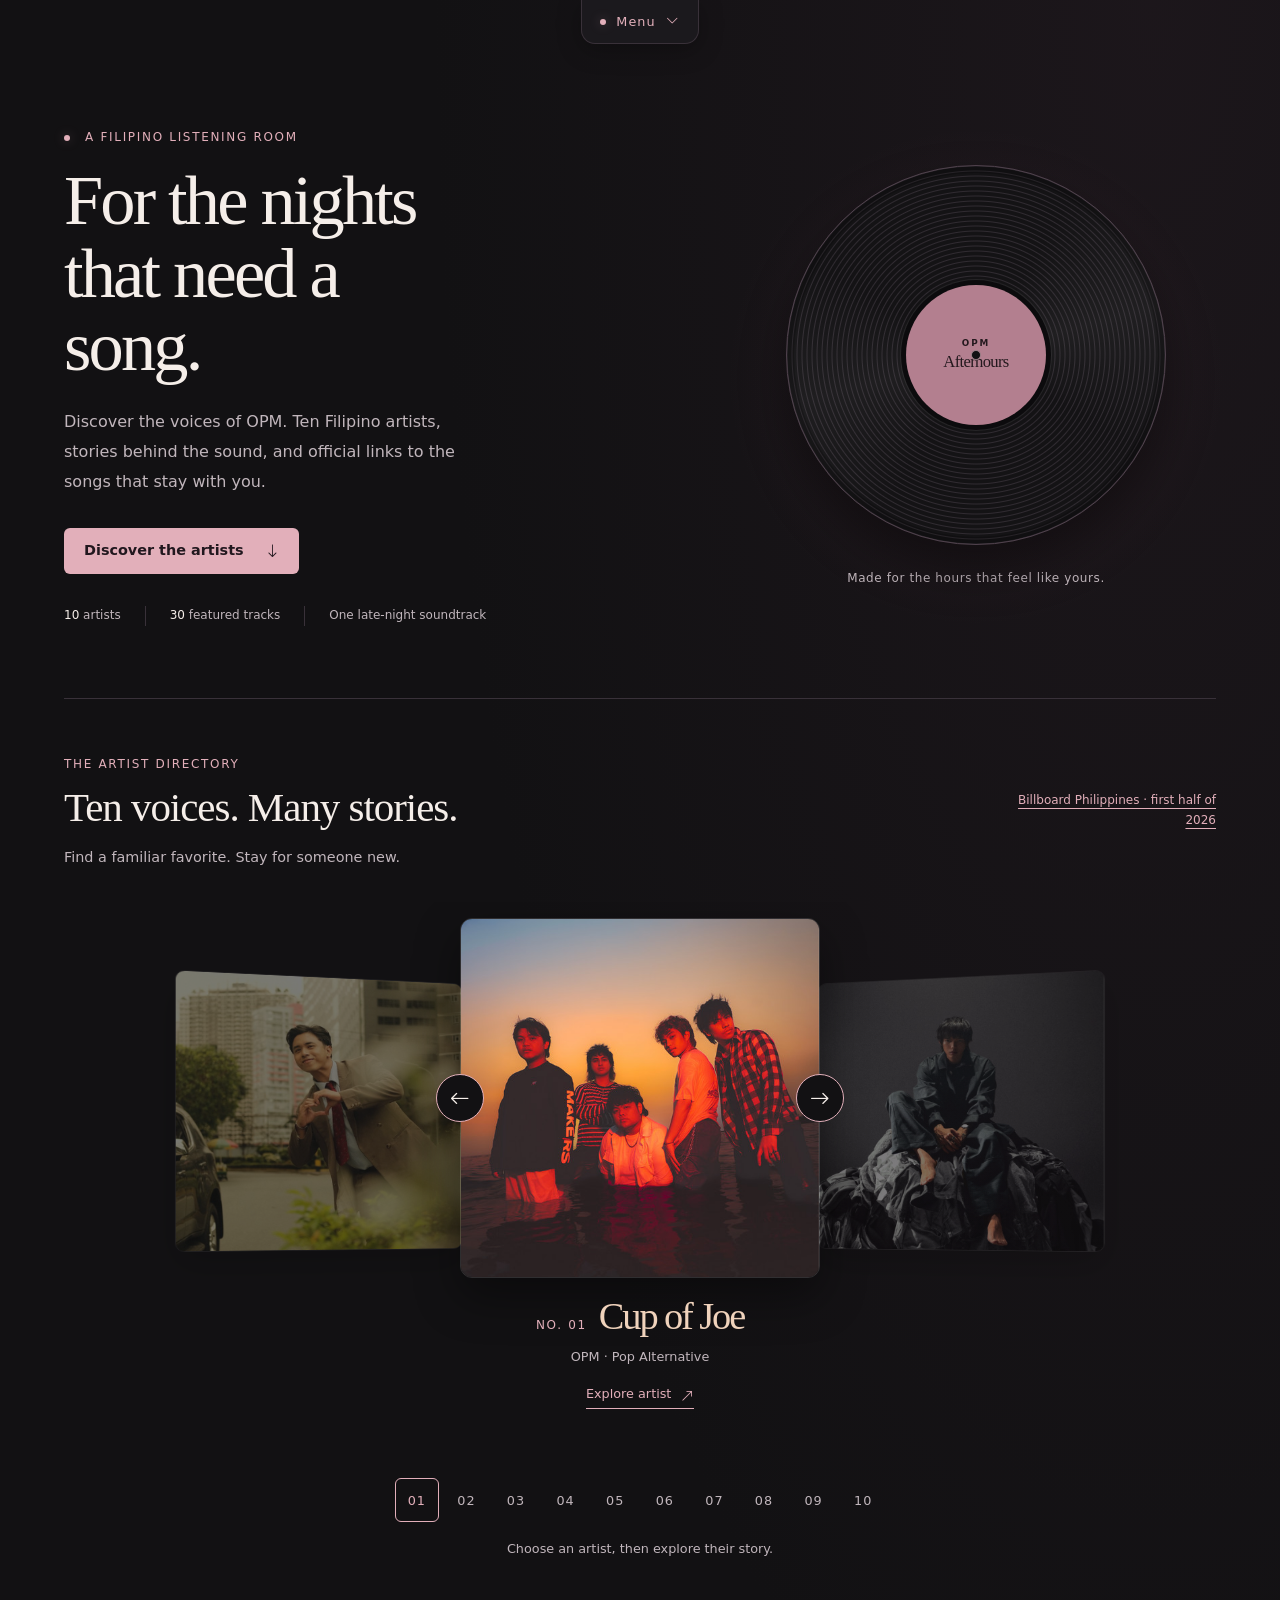
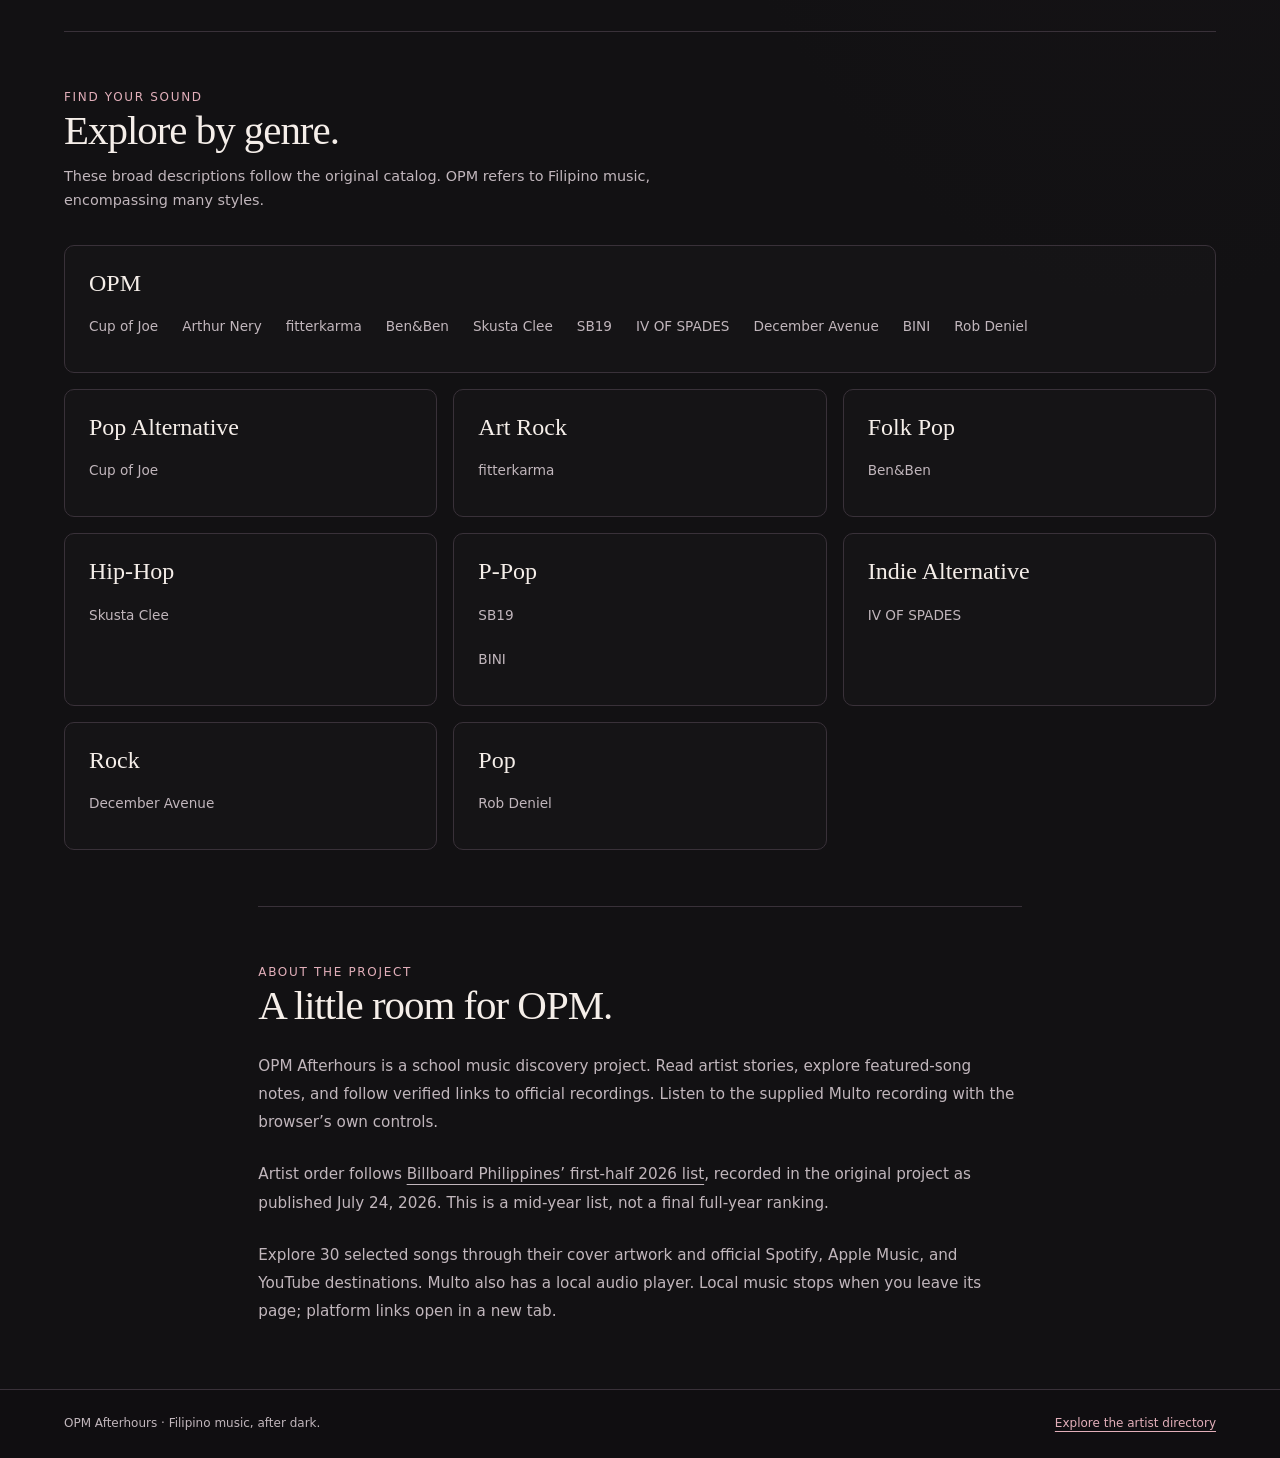
==== commit 970d3ca0: "feat; add artist typography styles and console logs for live reload - Introduced a new CSS file `art" ====
--- a/index.html
+++ b/index.html
@@ -11,9 +11,10 @@
   <link rel="stylesheet" href="https://cdn.jsdelivr.net/npm/bootstrap-icons@1.13.2/font/bootstrap-icons.min.css">
   <link rel="stylesheet" href="css/style.css?v=vinyl-spin">
   <link rel="stylesheet" href="css/responsive.css?v=polish-2">
-  <link rel="stylesheet" href="css/refinements.css?v=brand-3">
+  <link rel="stylesheet" href="css/refinements.css?v=nav-selection">
+  <link rel="stylesheet" href="css/artist-type.css?v=2">
 </head>
-<body>
+<body data-page="home">
   <!-- Shared navigation: ordinary links work without scripting. -->
   <a class="skip-link" href="#main">Skip to content</a>
   <header class="site-header">
@@ -22,10 +23,10 @@
     <div class="header-inner">
       <a class="brand" href="index.html" aria-label="OPM Afterhours home"><img class="brand-mark" src="assets/logo-mark.svg" alt="" width="46" height="46"><span class="brand-wordmark"><span class="brand-kicker">OPM</span><span class="brand-name">Afterhours</span></span></a>
       <nav aria-label="Main navigation">
-        <a href="index.html" aria-current="page">Home</a>
-        <a href="index.html#artists">Artists</a>
-        <a href="index.html#genres">Genres</a>
-        <a href="index.html#about">About</a>
+        <a href="index.html" aria-current="page"><i class="bi bi-house nav-icon" aria-hidden="true"></i><span>Home</span></a>
+        <a href="index.html#artists"><i class="bi bi-vinyl nav-icon" aria-hidden="true"></i><span>Artists</span></a>
+        <a href="index.html#genres"><i class="bi bi-music-note-list nav-icon" aria-hidden="true"></i><span>Genres</span></a>
+        <a href="index.html#about"><i class="bi bi-info-circle nav-icon" aria-hidden="true"></i><span>About</span></a>
       </nav>
     </div>
     </div>
@@ -55,52 +56,52 @@
         <input class="gallery-choice visually-hidden" type="radio" name="featured-artist" id="artist-choice-9" aria-label="Feature BINI">
         <input class="gallery-choice visually-hidden" type="radio" name="featured-artist" id="artist-choice-10" aria-label="Feature Rob Deniel">
         <ol class="gallery-stage">
-          <li class="gallery-slide"><a class="artist-card" href="artists/cup-of-joe.html">
+          <li class="gallery-slide" data-artist="cup-of-joe"><a class="artist-card" href="artists/cup-of-joe.html">
         <img class="artist-image" src="assets/artists/cup_of_joe.jfif" alt="Cup of Joe" loading="lazy">
         <div class="card-heading"><span class="eyebrow">No. 01</span><h3>Cup of Joe</h3></div>
         <p>OPM · Pop Alternative</p><span class="card-link">Explore artist <i class="bi bi-arrow-up-right" aria-hidden="true"></i></span>
       </a><div class="gallery-arrows"><label for="artist-choice-10" title="Previous artist"><i class="bi bi-arrow-left" aria-hidden="true"></i><span class="visually-hidden">Previous artist</span></label><label for="artist-choice-2" title="Next artist"><i class="bi bi-arrow-right" aria-hidden="true"></i><span class="visually-hidden">Next artist</span></label></div></li>
-          <li class="gallery-slide"><a class="artist-card" href="artists/arthur-nery.html">
+          <li class="gallery-slide" data-artist="arthur-nery"><a class="artist-card" href="artists/arthur-nery.html">
         <img class="artist-image" src="assets/artists/arthur_nery.jfif" alt="Arthur Nery" loading="lazy">
         <div class="card-heading"><span class="eyebrow">No. 02</span><h3>Arthur Nery</h3></div>
         <p>OPM</p><span class="card-link">Explore artist <i class="bi bi-arrow-up-right" aria-hidden="true"></i></span>
       </a><div class="gallery-arrows"><label for="artist-choice-1" title="Previous artist"><i class="bi bi-arrow-left" aria-hidden="true"></i><span class="visually-hidden">Previous artist</span></label><label for="artist-choice-3" title="Next artist"><i class="bi bi-arrow-right" aria-hidden="true"></i><span class="visually-hidden">Next artist</span></label></div></li>
-          <li class="gallery-slide"><a class="artist-card" href="artists/fitterkarma.html">
+          <li class="gallery-slide" data-artist="fitterkarma"><a class="artist-card" href="artists/fitterkarma.html">
         <img class="artist-image" src="assets/artists/fitterkarma.jfif" alt="fitterkarma" loading="lazy">
         <div class="card-heading"><span class="eyebrow">No. 03</span><h3>fitterkarma</h3></div>
         <p>OPM · Art Rock</p><span class="card-link">Explore artist <i class="bi bi-arrow-up-right" aria-hidden="true"></i></span>
       </a><div class="gallery-arrows"><label for="artist-choice-2" title="Previous artist"><i class="bi bi-arrow-left" aria-hidden="true"></i><span class="visually-hidden">Previous artist</span></label><label for="artist-choice-4" title="Next artist"><i class="bi bi-arrow-right" aria-hidden="true"></i><span class="visually-hidden">Next artist</span></label></div></li>
-          <li class="gallery-slide"><a class="artist-card" href="artists/ben-and-ben.html">
+          <li class="gallery-slide" data-artist="ben-and-ben"><a class="artist-card" href="artists/ben-and-ben.html">
         <img class="artist-image" src="assets/artists/ben&amp;ben.jfif" alt="Ben&amp;Ben" loading="lazy">
         <div class="card-heading"><span class="eyebrow">No. 04</span><h3>Ben&amp;Ben</h3></div>
         <p>OPM · Folk Pop</p><span class="card-link">Explore artist <i class="bi bi-arrow-up-right" aria-hidden="true"></i></span>
       </a><div class="gallery-arrows"><label for="artist-choice-3" title="Previous artist"><i class="bi bi-arrow-left" aria-hidden="true"></i><span class="visually-hidden">Previous artist</span></label><label for="artist-choice-5" title="Next artist"><i class="bi bi-arrow-right" aria-hidden="true"></i><span class="visually-hidden">Next artist</span></label></div></li>
-          <li class="gallery-slide"><a class="artist-card" href="artists/skusta-clee.html">
+          <li class="gallery-slide" data-artist="skusta-clee"><a class="artist-card" href="artists/skusta-clee.html">
         <img class="artist-image" src="assets/artists/skusta_clee.jfif" alt="Skusta Clee" loading="lazy">
         <div class="card-heading"><span class="eyebrow">No. 05</span><h3>Skusta Clee</h3></div>
         <p>OPM · Hip-Hop</p><span class="card-link">Explore artist <i class="bi bi-arrow-up-right" aria-hidden="true"></i></span>
       </a><div class="gallery-arrows"><label for="artist-choice-4" title="Previous artist"><i class="bi bi-arrow-left" aria-hidden="true"></i><span class="visually-hidden">Previous artist</span></label><label for="artist-choice-6" title="Next artist"><i class="bi bi-arrow-right" aria-hidden="true"></i><span class="visually-hidden">Next artist</span></label></div></li>
-          <li class="gallery-slide"><a class="artist-card" href="artists/sb19.html">
+          <li class="gallery-slide" data-artist="sb19"><a class="artist-card" href="artists/sb19.html">
         <img class="artist-image" src="assets/artists/sb19.jfif" alt="SB19" loading="lazy">
         <div class="card-heading"><span class="eyebrow">No. 06</span><h3>SB19</h3></div>
         <p>OPM · P-Pop</p><span class="card-link">Explore artist <i class="bi bi-arrow-up-right" aria-hidden="true"></i></span>
       </a><div class="gallery-arrows"><label for="artist-choice-5" title="Previous artist"><i class="bi bi-arrow-left" aria-hidden="true"></i><span class="visually-hidden">Previous artist</span></label><label for="artist-choice-7" title="Next artist"><i class="bi bi-arrow-right" aria-hidden="true"></i><span class="visually-hidden">Next artist</span></label></div></li>
-          <li class="gallery-slide"><a class="artist-card" href="artists/iv-of-spades.html">
+          <li class="gallery-slide" data-artist="iv-of-spades"><a class="artist-card" href="artists/iv-of-spades.html">
         <img class="artist-image" src="assets/artists/iv_of_spades.jfif" alt="IV OF SPADES" loading="lazy">
         <div class="card-heading"><span class="eyebrow">No. 07</span><h3>IV OF SPADES</h3></div>
         <p>OPM · Indie Alternative</p><span class="card-link">Explore artist <i class="bi bi-arrow-up-right" aria-hidden="true"></i></span>
       </a><div class="gallery-arrows"><label for="artist-choice-6" title="Previous artist"><i class="bi bi-arrow-left" aria-hidden="true"></i><span class="visually-hidden">Previous artist</span></label><label for="artist-choice-8" title="Next artist"><i class="bi bi-arrow-right" aria-hidden="true"></i><span class="visually-hidden">Next artist</span></label></div></li>
-          <li class="gallery-slide"><a class="artist-card" href="artists/december-avenue.html">
+          <li class="gallery-slide" data-artist="december-avenue"><a class="artist-card" href="artists/december-avenue.html">
         <img class="artist-image" src="assets/artists/december_avenue.jfif" alt="December Avenue" loading="lazy">
         <div class="card-heading"><span class="eyebrow">No. 08</span><h3>December Avenue</h3></div>
         <p>OPM · Rock</p><span class="card-link">Explore artist <i class="bi bi-arrow-up-right" aria-hidden="true"></i></span>
       </a><div class="gallery-arrows"><label for="artist-choice-7" title="Previous artist"><i class="bi bi-arrow-left" aria-hidden="true"></i><span class="visually-hidden">Previous artist</span></label><label for="artist-choice-9" title="Next artist"><i class="bi bi-arrow-right" aria-hidden="true"></i><span class="visually-hidden">Next artist</span></label></div></li>
-          <li class="gallery-slide"><a class="artist-card" href="artists/bini.html">
+          <li class="gallery-slide" data-artist="bini"><a class="artist-card" href="artists/bini.html">
         <img class="artist-image" src="assets/artists/bini.jfif" alt="BINI" loading="lazy">
         <div class="card-heading"><span class="eyebrow">No. 09</span><h3>BINI</h3></div>
         <p>OPM · P-Pop</p><span class="card-link">Explore artist <i class="bi bi-arrow-up-right" aria-hidden="true"></i></span>
       </a><div class="gallery-arrows"><label for="artist-choice-8" title="Previous artist"><i class="bi bi-arrow-left" aria-hidden="true"></i><span class="visually-hidden">Previous artist</span></label><label for="artist-choice-10" title="Next artist"><i class="bi bi-arrow-right" aria-hidden="true"></i><span class="visually-hidden">Next artist</span></label></div></li>
-          <li class="gallery-slide"><a class="artist-card" href="artists/rob-deniel.html">
+          <li class="gallery-slide" data-artist="rob-deniel"><a class="artist-card" href="artists/rob-deniel.html">
         <img class="artist-image" src="assets/artists/rob_deniel.jfif" alt="Rob Deniel" loading="lazy">
         <div class="card-heading"><span class="eyebrow">No. 10</span><h3>Rob Deniel</h3></div>
         <p>OPM · Pop</p><span class="card-link">Explore artist <i class="bi bi-arrow-up-right" aria-hidden="true"></i></span>
--- a/css/refinements.css
+++ b/css/refinements.css
@@ -20,7 +20,13 @@
 .header-tab:hover { background: #30242d; }
 .site-header nav a { font-size: .85rem; padding-inline: .65rem; border-radius: 6px; }
 .site-header nav a:hover { background: #ffffff09; }
+.site-header nav .nav-icon { display: none; }
 .site-header nav a[aria-current], .site-header nav a.nav-active { text-decoration-thickness: 1px; text-underline-offset: .5rem; }
+/* Follow the selected homepage anchor without scripting. */
+body[data-page="home"]:has(main > section:target) .site-header nav a[aria-current="page"] { color: var(--muted); background: transparent; text-decoration: none; }
+body[data-page="home"]:has(#artists:target) .site-header nav a[href$="#artists"],
+body[data-page="home"]:has(#genres:target) .site-header nav a[href$="#genres"],
+body[data-page="home"]:has(#about:target) .site-header nav a[href$="#about"] { color: var(--accent); text-decoration: underline; text-decoration-thickness: 1px; text-underline-offset: .5rem; }
 .brand { display: inline-flex; align-items: center; gap: .7rem; flex-shrink: 0; line-height: 1; text-decoration: none; color: var(--text); }
 .brand-mark { width: 46px; height: 46px; flex-shrink: 0; object-fit: contain; }
 .brand .brand-wordmark { display: flex; flex-direction: column; align-items: flex-start; gap: .22rem; margin: 0; }
@@ -141,9 +147,23 @@
   .track-card .song-information { grid-column: 1 / -1; }
 }
 @media (max-width: 700px) {
+  :root { --mobile-nav-height: 76px; }
+  body { padding-top: 0; padding-bottom: calc(var(--mobile-nav-height) + env(safe-area-inset-bottom, 0px)); }
+  .site-header { position: static; display: block; pointer-events: auto; }
+  .site-header .header-toggle, .site-header .header-tab { display: none; }
+  .site-header .header-panel { display: block; visibility: visible !important; background: transparent; backdrop-filter: none; box-shadow: none; border: 0 !important; }
+  .site-header .header-panel > .header-inner { overflow: visible; padding-block: .85rem !important; }
+  .site-header nav { position: fixed; inset: auto 0 0; z-index: 8; width: 100%; height: calc(var(--mobile-nav-height) + env(safe-area-inset-bottom, 0px)); display: grid; grid-template-columns: repeat(4, minmax(0, 1fr)); gap: .25rem; padding: .45rem max(.75rem, env(safe-area-inset-right, 0px)) calc(.45rem + env(safe-area-inset-bottom, 0px)) max(.75rem, env(safe-area-inset-left, 0px)); border-top: 1px solid #ffffff1a; background: #1b171ef5; backdrop-filter: blur(18px); box-shadow: 0 -8px 30px #0004; }
+  .site-header nav a { display: flex; flex-direction: column; justify-content: center; gap: .35rem; min-width: 0; min-height: 44px; padding: .35rem; border-radius: 9px; font-size: .7rem; line-height: 1.2; color: var(--muted); text-decoration: none; }
+  .site-header nav .nav-icon { display: block; font-size: 1.15rem; }
+  .site-header nav a[aria-current="page"], .site-header nav a.nav-active { color: var(--accent); background: #e2afba12; text-decoration: none; }
+  body[data-page="home"]:has(#artists:target) .site-header nav a[href$="#artists"],
+  body[data-page="home"]:has(#genres:target) .site-header nav a[href$="#genres"],
+  body[data-page="home"]:has(#about:target) .site-header nav a[href$="#about"] { background: #e2afba12; text-decoration: none; }
   .hero { gap: 2rem; padding-block: 2.5rem; min-height: 0; }
   .hero h1 { font-size: clamp(2.8rem, 10vw, 4rem); }
   .hero-record .vinyl { width: min(100%, 260px); }
+  .hero-record::before { inset: 0; }
   .collection-meta { gap: .6rem 1rem; }
   .collection-meta > span + span { padding-left: 1rem; }
   .collection-meta > span:last-child { flex-basis: 100%; border: 0; padding: 0; }
@@ -163,7 +183,7 @@
   .track-card .track-artwork { width: 88px; margin: 0; }
   .track-card .listening-links { grid-column: 1 / -1; grid-row: auto; margin-top: 1.1rem; }
   .track-card h3 { font-size: 1.5rem; }
-  .floating-navigation { position: fixed; bottom: 1rem; right: 1rem; display: flex; gap: .5rem; z-index: 5; }
+  .floating-navigation { position: fixed; bottom: calc(var(--mobile-nav-height) + env(safe-area-inset-bottom, 0px) + 1rem); right: 1rem; display: flex; gap: .5rem; z-index: 5; }
   .artist-arrow { position: relative; inset: auto !important; transform: none; width: 44px; height: 44px; }
   .artist-arrow .arrow-tooltip { top: auto; bottom: calc(100% + .5rem); right: 0; left: auto; transform: none; }
   .tracks-section { padding-top: 2rem; }
@@ -171,7 +191,7 @@
   .genre-grid { grid-template-columns: minmax(0, 1fr); }
   .genre-group { padding: 1.25rem; }
   .directory { padding-block: 2.5rem; }
-  .site-footer { padding-bottom: 5rem; }
+  .site-footer { padding-bottom: 2rem; }
 }
 @media (prefers-reduced-motion: reduce) {
   *, *::before, *::after { animation: none !important; transition: none !important; scroll-behavior: auto !important; }
--- a/css/artist-type.css
+++ b/css/artist-type.css
@@ -0,0 +1,101 @@
+/* Artist signatures use system fonts; no font downloads or scripts required. */
+[data-artist="cup-of-joe"] {
+  --artist-font: Georgia, "Times New Roman", serif;
+  --artist-weight: 400;
+  --artist-tracking: -.055em;
+  --artist-ink: #f0d3bc;
+}
+[data-artist="arthur-nery"] {
+  --artist-font: Georgia, "Times New Roman", serif;
+  --artist-weight: 400;
+  --artist-style: italic;
+  --artist-tracking: -.045em;
+  --artist-ink: #e0dbe9;
+}
+[data-artist="fitterkarma"] {
+  --artist-font: "Courier New", Courier, monospace;
+  --artist-weight: 700;
+  --artist-tracking: -.075em;
+  --artist-case: lowercase;
+  --artist-ink: #dfd9b8;
+  --artist-mobile-size: clamp(1.7rem, 8vw, 2.8rem);
+}
+[data-artist="ben-and-ben"] {
+  --artist-font: "Palatino Linotype", Palatino, Georgia, serif;
+  --artist-weight: 400;
+  --artist-tracking: -.065em;
+  --artist-ink: #e6d6ad;
+}
+[data-artist="bini"] {
+  --artist-font: "Trebuchet MS", Arial, sans-serif;
+  --artist-weight: 800;
+  --artist-tracking: .12em;
+  --artist-case: uppercase;
+  --artist-ink: #f6c4df;
+}
+[data-artist="december-avenue"] {
+  --artist-font: "Arial Narrow", "Segoe UI", Arial, sans-serif;
+  --artist-weight: 300;
+  --artist-tracking: .09em;
+  --artist-case: uppercase;
+  --artist-ink: #d3dce9;
+  --artist-size: clamp(1.8rem, 3.1vw, 2.8rem);
+  --artist-mobile-size: clamp(1.65rem, 7.5vw, 2.4rem);
+}
+[data-artist="iv-of-spades"] {
+  --artist-font: Georgia, "Times New Roman", serif;
+  --artist-weight: 700;
+  --artist-style: italic;
+  --artist-tracking: -.035em;
+  --artist-case: uppercase;
+  --artist-ink: #edcd8e;
+  --artist-size: clamp(2.2rem, 3.6vw, 3.25rem);
+  --artist-mobile-size: clamp(1.95rem, 8vw, 2.8rem);
+}
+[data-artist="rob-deniel"] {
+  --artist-font: Cambria, Georgia, serif;
+  --artist-weight: 700;
+  --artist-tracking: -.045em;
+  --artist-ink: #efc7b5;
+  --artist-shadow: 1px 2px 0 #754848;
+}
+[data-artist="sb19"] {
+  --artist-font: Bahnschrift, "Arial Black", Arial, sans-serif;
+  --artist-weight: 700;
+  --artist-tracking: .08em;
+  --artist-case: uppercase;
+  --artist-ink: #c8e2ed;
+}
+[data-artist="skusta-clee"] {
+  --artist-font: Impact, "Arial Narrow", Arial, sans-serif;
+  --artist-weight: 400;
+  --artist-tracking: .015em;
+  --artist-case: uppercase;
+  --artist-ink: #eddfc8;
+}
+.artist-identity h1,
+.gallery-slide[data-artist] h3 {
+  font-family: var(--artist-font, var(--serif));
+  font-weight: var(--artist-weight, 400);
+  font-style: var(--artist-style, normal);
+  letter-spacing: var(--artist-tracking, 0);
+  text-transform: var(--artist-case, none);
+  color: var(--artist-ink, var(--text));
+  text-shadow: var(--artist-shadow, none);
+  line-height: 1.15;
+  text-wrap: balance;
+  overflow-wrap: normal;
+}
+.artist-identity h1 { font-size: var(--artist-size, clamp(2.6rem, 4vw, 3.7rem)); }
+[data-artist] .selected-song-title,
+[data-artist] .track-card h3 {
+  font-family: var(--artist-font, var(--serif));
+  font-weight: var(--artist-weight, 400);
+  font-style: var(--artist-style, normal);
+  letter-spacing: -.025em;
+}
+.artist-avatar { border-color: var(--artist-ink, var(--accent)); }
+.gallery-slide[data-artist="december-avenue"] h3 { font-size: clamp(1.3rem, 2.5vw, 1.9rem); }
+@media (max-width: 700px) {
+  .artist-identity h1 { font-size: var(--artist-mobile-size, clamp(2.1rem, 9vw, 3.2rem)); }
+}
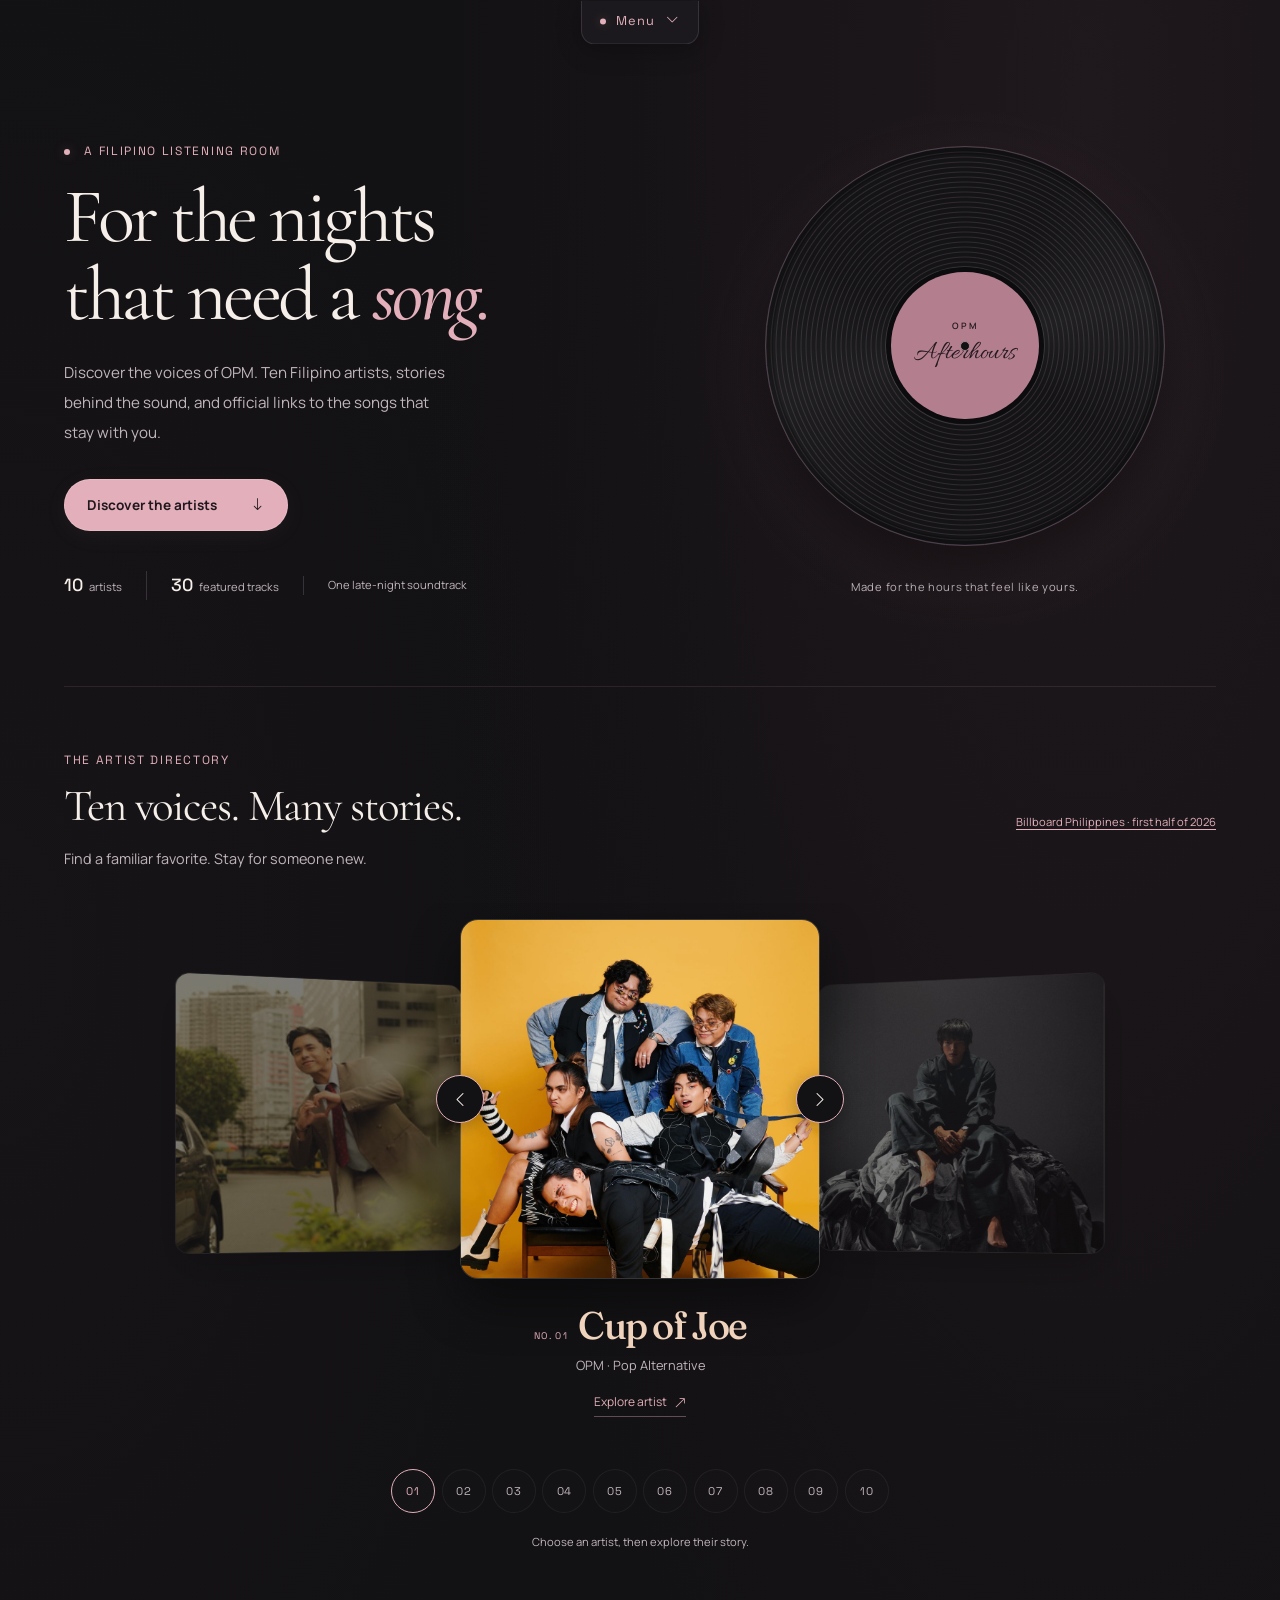
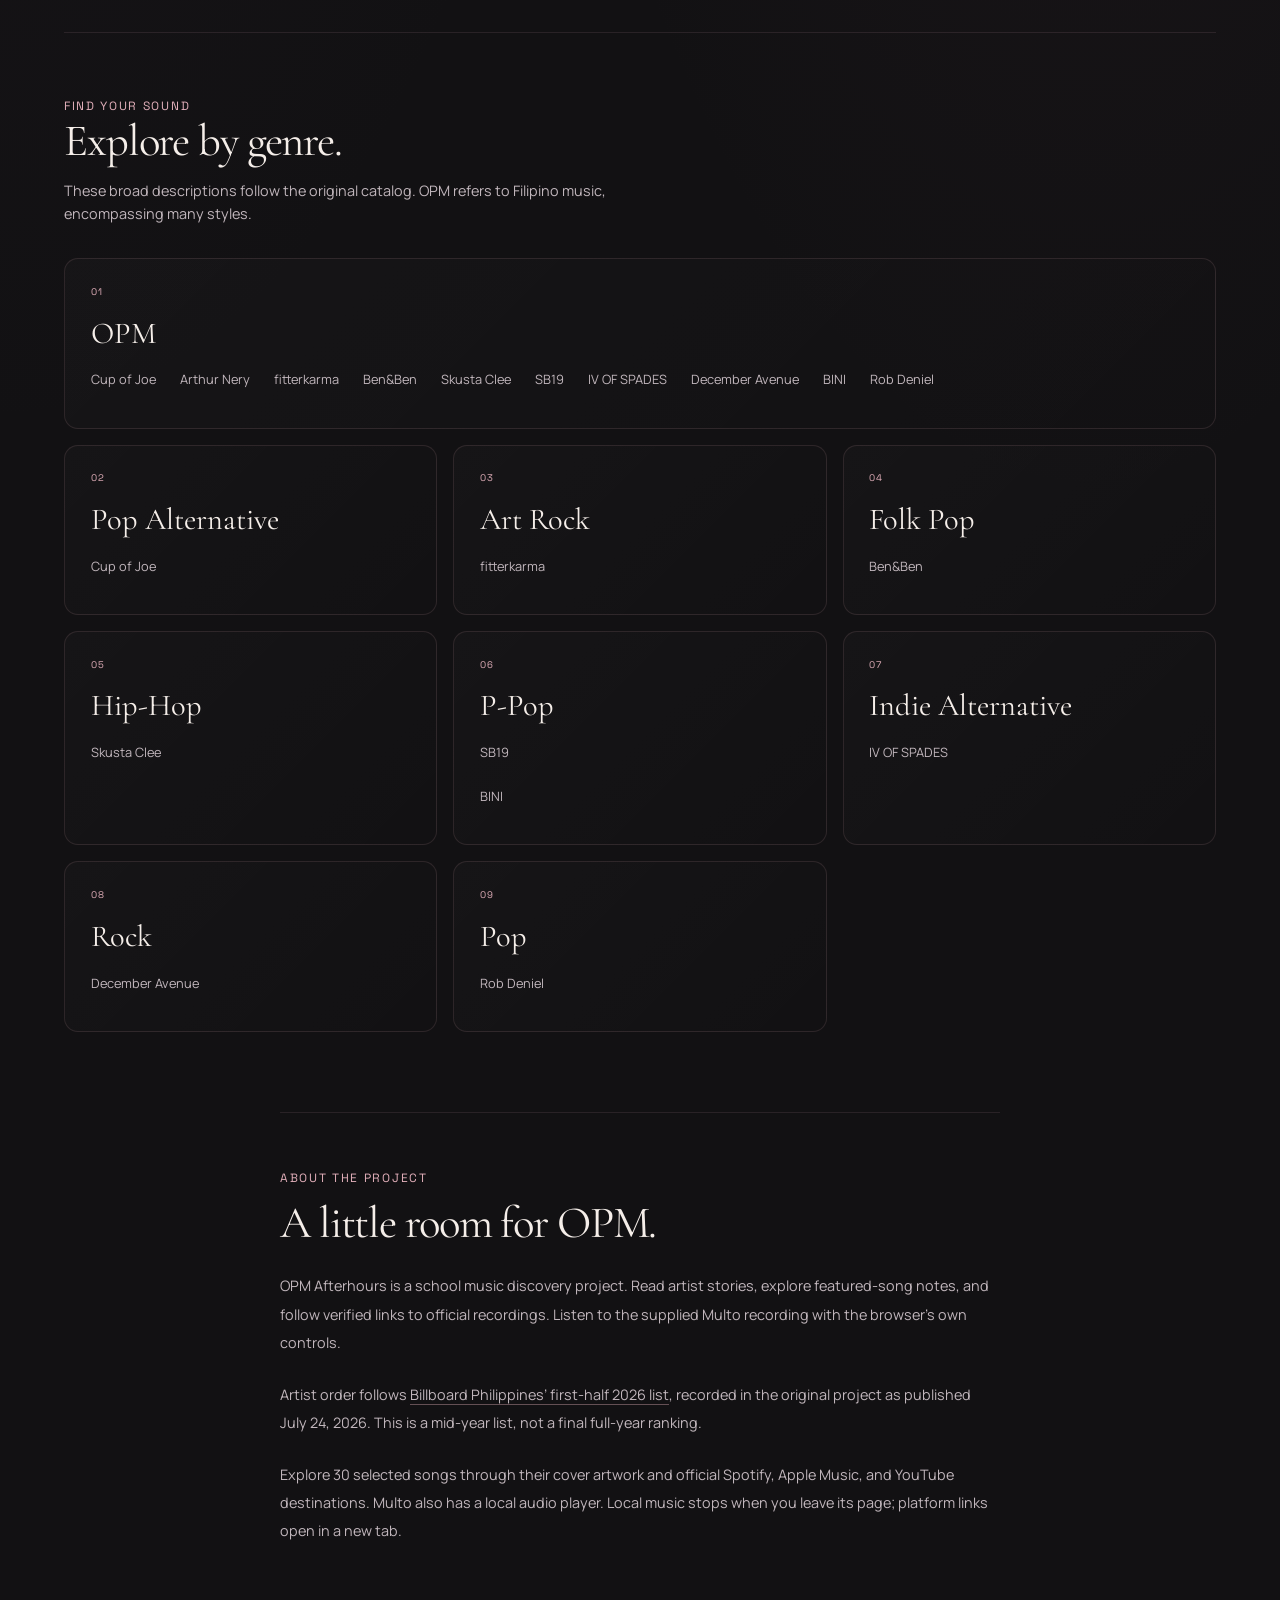
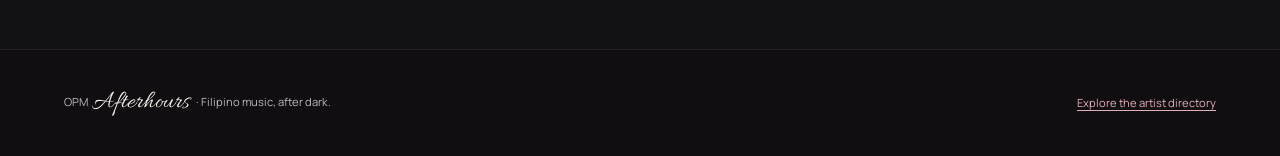
==== commit ef1f6227: "feat: add script to fetch artist profile photos from Deezer and Spotify - Created a new script `fetc" ====
--- a/index.html
+++ b/index.html
@@ -8,6 +8,9 @@
   <link rel="icon" href="assets/favicon.ico?v=moon-record" sizes="any">
   <link rel="icon" href="assets/favicon.svg?v=moon-record" type="image/svg+xml">
   <link rel="apple-touch-icon" href="assets/apple-touch-icon.png?v=moon-record">
+  <link rel="preconnect" href="https://fonts.googleapis.com">
+  <link rel="preconnect" href="https://fonts.gstatic.com" crossorigin>
+  <link rel="stylesheet" href="https://fonts.googleapis.com/css2?family=Allura&amp;family=Cormorant+Garamond:ital,wght@0,400;0,500;0,600;1,500&amp;family=Manrope:wght@400;500;600;700&amp;family=Space+Grotesk:wght@400;500;600;700&amp;family=Fraunces:wght@500&amp;family=Space+Mono:wght@700&amp;family=Lora:wght@500&amp;family=Outfit:wght@700&amp;family=Barlow+Condensed:wght@400&amp;family=Bodoni+Moda:ital,wght@1,600&amp;family=DM+Serif+Display&amp;family=Anton&amp;display=swap">
   <link rel="stylesheet" href="https://cdn.jsdelivr.net/npm/bootstrap-icons@1.13.2/font/bootstrap-icons.min.css">
   <link rel="stylesheet" href="css/style.css?v=vinyl-spin">
   <link rel="stylesheet" href="css/responsive.css?v=polish-2">
@@ -35,7 +38,7 @@
   <main id="main" tabindex="-1" class="page-shell">
     <!-- Cinematic introduction and CSS vinyl. -->
     <section class="hero" aria-labelledby="hero-title">
-      <div><p class="eyebrow"><span class="status-dot" aria-hidden="true"></span> A Filipino listening room</p><h1 id="hero-title">For the nights<br>that need a song.</h1>
+      <div><p class="eyebrow"><span class="status-dot" aria-hidden="true"></span> A Filipino listening room</p><h1 id="hero-title">For the nights<br>that need a <em>song.</em></h1>
       <p class="intro">Discover the voices of OPM. Ten Filipino artists, stories behind the sound, and official links to the songs that stay with you.</p>
       <a class="text-link" href="#artists">Discover the artists <i class="bi bi-arrow-down" aria-hidden="true"></i></a><div class="collection-meta"><span><strong>10</strong> artists</span><span><strong>30</strong> featured tracks</span><span>One late-night soundtrack</span></div></div>
       <div class="hero-record"><div class="vinyl" role="img" aria-label="Decorative vinyl record"><div class="vinyl-label"><span class="record-wordmark"><small>OPM</small><strong>Afterhours</strong></span></div></div><p class="small-note">Made for the hours that feel like yours.</p></div>
@@ -57,56 +60,68 @@
         <input class="gallery-choice visually-hidden" type="radio" name="featured-artist" id="artist-choice-10" aria-label="Feature Rob Deniel">
         <ol class="gallery-stage">
           <li class="gallery-slide" data-artist="cup-of-joe"><a class="artist-card" href="artists/cup-of-joe.html">
-        <img class="artist-image" src="assets/artists/cup_of_joe.jfif" alt="Cup of Joe" loading="lazy">
+        <img class="artist-image" src="assets/artists/cup-of-joe-profile.jpg" alt="Cup of Joe" loading="lazy">
         <div class="card-heading"><span class="eyebrow">No. 01</span><h3>Cup of Joe</h3></div>
         <p>OPM · Pop Alternative</p><span class="card-link">Explore artist <i class="bi bi-arrow-up-right" aria-hidden="true"></i></span>
-      </a><div class="gallery-arrows"><label for="artist-choice-10" title="Previous artist"><i class="bi bi-arrow-left" aria-hidden="true"></i><span class="visually-hidden">Previous artist</span></label><label for="artist-choice-2" title="Next artist"><i class="bi bi-arrow-right" aria-hidden="true"></i><span class="visually-hidden">Next artist</span></label></div></li>
+      </a></li>
           <li class="gallery-slide" data-artist="arthur-nery"><a class="artist-card" href="artists/arthur-nery.html">
         <img class="artist-image" src="assets/artists/arthur_nery.jfif" alt="Arthur Nery" loading="lazy">
         <div class="card-heading"><span class="eyebrow">No. 02</span><h3>Arthur Nery</h3></div>
         <p>OPM</p><span class="card-link">Explore artist <i class="bi bi-arrow-up-right" aria-hidden="true"></i></span>
-      </a><div class="gallery-arrows"><label for="artist-choice-1" title="Previous artist"><i class="bi bi-arrow-left" aria-hidden="true"></i><span class="visually-hidden">Previous artist</span></label><label for="artist-choice-3" title="Next artist"><i class="bi bi-arrow-right" aria-hidden="true"></i><span class="visually-hidden">Next artist</span></label></div></li>
+      </a></li>
           <li class="gallery-slide" data-artist="fitterkarma"><a class="artist-card" href="artists/fitterkarma.html">
-        <img class="artist-image" src="assets/artists/fitterkarma.jfif" alt="fitterkarma" loading="lazy">
+        <img class="artist-image" src="assets/artists/fitterkarma-profile.jpg" alt="fitterkarma" loading="lazy">
         <div class="card-heading"><span class="eyebrow">No. 03</span><h3>fitterkarma</h3></div>
         <p>OPM · Art Rock</p><span class="card-link">Explore artist <i class="bi bi-arrow-up-right" aria-hidden="true"></i></span>
-      </a><div class="gallery-arrows"><label for="artist-choice-2" title="Previous artist"><i class="bi bi-arrow-left" aria-hidden="true"></i><span class="visually-hidden">Previous artist</span></label><label for="artist-choice-4" title="Next artist"><i class="bi bi-arrow-right" aria-hidden="true"></i><span class="visually-hidden">Next artist</span></label></div></li>
+      </a></li>
           <li class="gallery-slide" data-artist="ben-and-ben"><a class="artist-card" href="artists/ben-and-ben.html">
-        <img class="artist-image" src="assets/artists/ben&amp;ben.jfif" alt="Ben&amp;Ben" loading="lazy">
+        <img class="artist-image" src="assets/artists/ben-and-ben-profile.jpg" alt="Ben&amp;Ben" loading="lazy">
         <div class="card-heading"><span class="eyebrow">No. 04</span><h3>Ben&amp;Ben</h3></div>
         <p>OPM · Folk Pop</p><span class="card-link">Explore artist <i class="bi bi-arrow-up-right" aria-hidden="true"></i></span>
-      </a><div class="gallery-arrows"><label for="artist-choice-3" title="Previous artist"><i class="bi bi-arrow-left" aria-hidden="true"></i><span class="visually-hidden">Previous artist</span></label><label for="artist-choice-5" title="Next artist"><i class="bi bi-arrow-right" aria-hidden="true"></i><span class="visually-hidden">Next artist</span></label></div></li>
+      </a></li>
           <li class="gallery-slide" data-artist="skusta-clee"><a class="artist-card" href="artists/skusta-clee.html">
-        <img class="artist-image" src="assets/artists/skusta_clee.jfif" alt="Skusta Clee" loading="lazy">
+        <img class="artist-image" src="assets/artists/skusta-clee-profile.jpg" alt="Skusta Clee" loading="lazy">
         <div class="card-heading"><span class="eyebrow">No. 05</span><h3>Skusta Clee</h3></div>
         <p>OPM · Hip-Hop</p><span class="card-link">Explore artist <i class="bi bi-arrow-up-right" aria-hidden="true"></i></span>
-      </a><div class="gallery-arrows"><label for="artist-choice-4" title="Previous artist"><i class="bi bi-arrow-left" aria-hidden="true"></i><span class="visually-hidden">Previous artist</span></label><label for="artist-choice-6" title="Next artist"><i class="bi bi-arrow-right" aria-hidden="true"></i><span class="visually-hidden">Next artist</span></label></div></li>
+      </a></li>
           <li class="gallery-slide" data-artist="sb19"><a class="artist-card" href="artists/sb19.html">
-        <img class="artist-image" src="assets/artists/sb19.jfif" alt="SB19" loading="lazy">
+        <img class="artist-image" src="assets/artists/sb19-profile.jpg" alt="SB19" loading="lazy">
         <div class="card-heading"><span class="eyebrow">No. 06</span><h3>SB19</h3></div>
         <p>OPM · P-Pop</p><span class="card-link">Explore artist <i class="bi bi-arrow-up-right" aria-hidden="true"></i></span>
-      </a><div class="gallery-arrows"><label for="artist-choice-5" title="Previous artist"><i class="bi bi-arrow-left" aria-hidden="true"></i><span class="visually-hidden">Previous artist</span></label><label for="artist-choice-7" title="Next artist"><i class="bi bi-arrow-right" aria-hidden="true"></i><span class="visually-hidden">Next artist</span></label></div></li>
+      </a></li>
           <li class="gallery-slide" data-artist="iv-of-spades"><a class="artist-card" href="artists/iv-of-spades.html">
-        <img class="artist-image" src="assets/artists/iv_of_spades.jfif" alt="IV OF SPADES" loading="lazy">
+        <img class="artist-image" src="assets/artists/iv-of-spades-profile.jpg" alt="IV OF SPADES" loading="lazy">
         <div class="card-heading"><span class="eyebrow">No. 07</span><h3>IV OF SPADES</h3></div>
         <p>OPM · Indie Alternative</p><span class="card-link">Explore artist <i class="bi bi-arrow-up-right" aria-hidden="true"></i></span>
-      </a><div class="gallery-arrows"><label for="artist-choice-6" title="Previous artist"><i class="bi bi-arrow-left" aria-hidden="true"></i><span class="visually-hidden">Previous artist</span></label><label for="artist-choice-8" title="Next artist"><i class="bi bi-arrow-right" aria-hidden="true"></i><span class="visually-hidden">Next artist</span></label></div></li>
+      </a></li>
           <li class="gallery-slide" data-artist="december-avenue"><a class="artist-card" href="artists/december-avenue.html">
-        <img class="artist-image" src="assets/artists/december_avenue.jfif" alt="December Avenue" loading="lazy">
+        <img class="artist-image" src="assets/artists/december-avenue-profile.jpg" alt="December Avenue" loading="lazy">
         <div class="card-heading"><span class="eyebrow">No. 08</span><h3>December Avenue</h3></div>
         <p>OPM · Rock</p><span class="card-link">Explore artist <i class="bi bi-arrow-up-right" aria-hidden="true"></i></span>
-      </a><div class="gallery-arrows"><label for="artist-choice-7" title="Previous artist"><i class="bi bi-arrow-left" aria-hidden="true"></i><span class="visually-hidden">Previous artist</span></label><label for="artist-choice-9" title="Next artist"><i class="bi bi-arrow-right" aria-hidden="true"></i><span class="visually-hidden">Next artist</span></label></div></li>
+      </a></li>
           <li class="gallery-slide" data-artist="bini"><a class="artist-card" href="artists/bini.html">
-        <img class="artist-image" src="assets/artists/bini.jfif" alt="BINI" loading="lazy">
+        <img class="artist-image" src="assets/artists/bini-profile.jpg" alt="BINI" loading="lazy">
         <div class="card-heading"><span class="eyebrow">No. 09</span><h3>BINI</h3></div>
         <p>OPM · P-Pop</p><span class="card-link">Explore artist <i class="bi bi-arrow-up-right" aria-hidden="true"></i></span>
-      </a><div class="gallery-arrows"><label for="artist-choice-8" title="Previous artist"><i class="bi bi-arrow-left" aria-hidden="true"></i><span class="visually-hidden">Previous artist</span></label><label for="artist-choice-10" title="Next artist"><i class="bi bi-arrow-right" aria-hidden="true"></i><span class="visually-hidden">Next artist</span></label></div></li>
+      </a></li>
           <li class="gallery-slide" data-artist="rob-deniel"><a class="artist-card" href="artists/rob-deniel.html">
-        <img class="artist-image" src="assets/artists/rob_deniel.jfif" alt="Rob Deniel" loading="lazy">
+        <img class="artist-image" src="assets/artists/rob-deniel-profile.jpg" alt="Rob Deniel" loading="lazy">
         <div class="card-heading"><span class="eyebrow">No. 10</span><h3>Rob Deniel</h3></div>
         <p>OPM · Pop</p><span class="card-link">Explore artist <i class="bi bi-arrow-up-right" aria-hidden="true"></i></span>
-      </a><div class="gallery-arrows"><label for="artist-choice-9" title="Previous artist"><i class="bi bi-arrow-left" aria-hidden="true"></i><span class="visually-hidden">Previous artist</span></label><label for="artist-choice-1" title="Next artist"><i class="bi bi-arrow-right" aria-hidden="true"></i><span class="visually-hidden">Next artist</span></label></div></li>
+      </a></li>
         </ol>
+        <div class="gallery-controls">
+          <div class="gallery-arrows"><label for="artist-choice-10" title="Previous artist"><i class="bi bi-chevron-left" aria-hidden="true"></i><span class="visually-hidden">Previous artist</span></label><label for="artist-choice-2" title="Next artist"><i class="bi bi-chevron-right" aria-hidden="true"></i><span class="visually-hidden">Next artist</span></label></div>
+          <div class="gallery-arrows"><label for="artist-choice-1" title="Previous artist"><i class="bi bi-chevron-left" aria-hidden="true"></i><span class="visually-hidden">Previous artist</span></label><label for="artist-choice-3" title="Next artist"><i class="bi bi-chevron-right" aria-hidden="true"></i><span class="visually-hidden">Next artist</span></label></div>
+          <div class="gallery-arrows"><label for="artist-choice-2" title="Previous artist"><i class="bi bi-chevron-left" aria-hidden="true"></i><span class="visually-hidden">Previous artist</span></label><label for="artist-choice-4" title="Next artist"><i class="bi bi-chevron-right" aria-hidden="true"></i><span class="visually-hidden">Next artist</span></label></div>
+          <div class="gallery-arrows"><label for="artist-choice-3" title="Previous artist"><i class="bi bi-chevron-left" aria-hidden="true"></i><span class="visually-hidden">Previous artist</span></label><label for="artist-choice-5" title="Next artist"><i class="bi bi-chevron-right" aria-hidden="true"></i><span class="visually-hidden">Next artist</span></label></div>
+          <div class="gallery-arrows"><label for="artist-choice-4" title="Previous artist"><i class="bi bi-chevron-left" aria-hidden="true"></i><span class="visually-hidden">Previous artist</span></label><label for="artist-choice-6" title="Next artist"><i class="bi bi-chevron-right" aria-hidden="true"></i><span class="visually-hidden">Next artist</span></label></div>
+          <div class="gallery-arrows"><label for="artist-choice-5" title="Previous artist"><i class="bi bi-chevron-left" aria-hidden="true"></i><span class="visually-hidden">Previous artist</span></label><label for="artist-choice-7" title="Next artist"><i class="bi bi-chevron-right" aria-hidden="true"></i><span class="visually-hidden">Next artist</span></label></div>
+          <div class="gallery-arrows"><label for="artist-choice-6" title="Previous artist"><i class="bi bi-chevron-left" aria-hidden="true"></i><span class="visually-hidden">Previous artist</span></label><label for="artist-choice-8" title="Next artist"><i class="bi bi-chevron-right" aria-hidden="true"></i><span class="visually-hidden">Next artist</span></label></div>
+          <div class="gallery-arrows"><label for="artist-choice-7" title="Previous artist"><i class="bi bi-chevron-left" aria-hidden="true"></i><span class="visually-hidden">Previous artist</span></label><label for="artist-choice-9" title="Next artist"><i class="bi bi-chevron-right" aria-hidden="true"></i><span class="visually-hidden">Next artist</span></label></div>
+          <div class="gallery-arrows"><label for="artist-choice-8" title="Previous artist"><i class="bi bi-chevron-left" aria-hidden="true"></i><span class="visually-hidden">Previous artist</span></label><label for="artist-choice-10" title="Next artist"><i class="bi bi-chevron-right" aria-hidden="true"></i><span class="visually-hidden">Next artist</span></label></div>
+          <div class="gallery-arrows"><label for="artist-choice-9" title="Previous artist"><i class="bi bi-chevron-left" aria-hidden="true"></i><span class="visually-hidden">Previous artist</span></label><label for="artist-choice-1" title="Next artist"><i class="bi bi-chevron-right" aria-hidden="true"></i><span class="visually-hidden">Next artist</span></label></div>
+        </div>
         <div class="gallery-picker" aria-label="Choose an artist">
           <label for="artist-choice-1" title="Cup of Joe"><span class="visually-hidden">Cup of Joe</span><span aria-hidden="true">01</span></label>
           <label for="artist-choice-2" title="Arthur Nery"><span class="visually-hidden">Arthur Nery</span><span aria-hidden="true">02</span></label>
@@ -141,6 +156,6 @@
       <p>Explore 30 selected songs through their cover artwork and official Spotify, Apple Music, and YouTube destinations. Multo also has a local audio player. Local music stops when you leave its page; platform links open in a new tab.</p>
     </section>
   </main>
-  <footer class="site-footer"><p>OPM Afterhours · Filipino music, after dark.</p><a href="index.html#artists">Explore the artist directory</a></footer>
+  <footer class="site-footer"><p>OPM <span class="footer-signature">Afterhours</span> · Filipino music, after dark.</p><a href="index.html#artists">Explore the artist directory</a></footer>
 </body>
 </html>
--- a/css/style.css
+++ b/css/style.css
@@ -8,11 +8,26 @@
   --muted: #bcb4b9;
   --accent: #cc98a7;
   --border: #383036;
-  --serif: "Palatino Linotype", Palatino, Georgia, serif;
-  --sans: "Segoe UI", system-ui, sans-serif;
+  --serif: "Cormorant Garamond", "Palatino Linotype", Georgia, serif;
+  --sans: "Manrope", "Segoe UI", system-ui, sans-serif;
+  --label-font: "Space Grotesk", "Segoe UI", sans-serif;
+  --signature-font: "Allura", "Brush Script MT", cursive;
   --gutter: clamp(1.25rem, 5vw, 5rem);
 }
-/* Basic sizing and readable typography. No external fonts are needed. */
+/* Match the page scrollbar to the artist biography controls. */
+html {
+  scrollbar-width: thin;
+  scrollbar-color: var(--accent) var(--background);
+}
+html::-webkit-scrollbar { width: 12px; }
+html::-webkit-scrollbar-track { background: var(--background); }
+html::-webkit-scrollbar-thumb {
+  background: var(--accent);
+  border: 3px solid var(--background);
+  border-radius: 999px;
+}
+html::-webkit-scrollbar-thumb:hover { background: var(--text); }
+/* Shared typography with system fallbacks while Google Fonts load. */
 *, *::before, *::after { box-sizing: border-box; }
 body { margin: 0; background: var(--background); color: var(--text); font-family: var(--sans); line-height: 1.65; }
 h1, h2, h3, p { margin: 0; }
@@ -27,7 +42,7 @@
 img { display: block; max-width: 100%; object-fit: cover; }
 section[id] { scroll-margin-top: 1rem; }
 .page-shell { width: min(100%, 1600px); margin: auto; padding: 0 var(--gutter); }
-.eyebrow { font-family: var(--sans); font-size: 0.75rem; text-transform: uppercase; letter-spacing: 0.14em; color: var(--accent); }
+.eyebrow { font-family: var(--label-font); font-size: 0.75rem; text-transform: uppercase; letter-spacing: 0.14em; color: var(--accent); }
 .small-note, .source-note { color: var(--muted); font-size: 0.875rem; }
 .source-note a { color: var(--accent); }
 .skip-link { position: fixed; top: 1rem; left: 1rem; z-index: 10; padding: 0.75rem; background: var(--accent); color: var(--background); transform: translateY(-200%); }
@@ -35,12 +50,12 @@
 /* Flexbox allows the wordmark and ordinary navigation links to share a row. */
 /* A persistent tab reveals navigation with hover, keyboard focus or a tap. */
 body { padding-top: 3.5rem; }
-.site-header { position: fixed; inset: 0 0 auto; z-index: 8; display: flex; flex-direction: column; align-items: center; pointer-events: none; }
-.header-panel { width: 100%; display: grid; grid-template-rows: 0fr; visibility: hidden; background: var(--background); transition: grid-template-rows .25s ease, visibility .25s; }
-.header-panel > .header-inner { overflow: hidden; min-height: 0; padding-block: 0; transition: padding .25s ease; }
+.site-header { position: fixed; inset: 0 0 auto; z-index: 8; display: flex; flex-direction: column; align-items: center; pointer-events: none; transform: translateY(calc(-100% + 44px)); transition: transform .25s ease; }
+.header-panel { width: 100%; visibility: hidden; background: var(--background); border-bottom: 1px solid var(--border); transition: visibility .25s; }
+.header-panel > .header-inner { padding-block: 1.25rem; }
 .header-tab { pointer-events: auto; display: flex; align-items: center; justify-content: center; gap: .65rem; min-width: 104px; min-height: 44px; padding: .4rem 1rem; border: 1px solid var(--border); border-top: 0; border-radius: 0 0 14px 14px; background: var(--surface); color: var(--accent); cursor: pointer; font-size: .8rem; }
-.site-header:is(:hover, :focus-within, :has(.header-toggle:checked)) .header-panel { grid-template-rows: 1fr; visibility: visible; pointer-events: auto; border-bottom: 1px solid var(--border); }
-.site-header:is(:hover, :focus-within, :has(.header-toggle:checked)) .header-inner { padding-block: 1.25rem; }
+.site-header:is(:hover, :focus-within, :has(.header-toggle:checked)) { transform: translateY(0); }
+.site-header:is(:hover, :focus-within, :has(.header-toggle:checked)) .header-panel { visibility: visible; pointer-events: auto; }
 .header-toggle:focus-visible ~ .header-tab { outline: 3px solid var(--accent); outline-offset: 3px; }
 .site-header:is(:hover, :focus-within, :has(.header-toggle:checked)) .header-tab .bi { transform: rotate(180deg); }
 .header-inner { width: min(100%, 1600px); padding: 1.25rem var(--gutter); margin: auto; display: flex; align-items: center; justify-content: space-between; gap: 2rem; }
@@ -102,7 +117,24 @@
 audio { width: 100%; max-width: 100%; min-width: 0; display: block; }
 .song-information { border-top: 1px solid var(--border); margin-top: 1.5rem; }
 summary { cursor: pointer; padding: 0.7rem 0; min-height: 44px; color: var(--muted); }
-.information-scroll { max-height: 14rem; overflow-y: auto; padding: 0.75rem 0.5rem; color: var(--muted); }
+.information-scroll {
+  height: 14rem;
+  overflow-y: auto;
+  overflow-wrap: anywhere;
+  scrollbar-gutter: stable;
+  scrollbar-width: thin;
+  scrollbar-color: var(--accent) var(--raised);
+  padding: 0.75rem 0.5rem;
+  color: var(--muted);
+}
+.information-scroll::-webkit-scrollbar { width: 8px; }
+.information-scroll::-webkit-scrollbar-track { background: var(--raised); border-radius: 999px; }
+.information-scroll::-webkit-scrollbar-thumb {
+  background: var(--accent);
+  border: 2px solid var(--raised);
+  border-radius: 999px;
+}
+.information-scroll::-webkit-scrollbar-thumb:hover { background: var(--text); }
 /* Actual links replace gallery buttons and swipe handling. */
 .adjacent-navigation { display: flex; justify-content: space-between; gap: 2rem; padding: 2rem 0 3rem; border-top: 1px solid var(--border); }
 .adjacent-link { display: flex; flex-direction: column; justify-content: center; min-height: 60px; padding: 0.75rem 0; text-decoration: none; }
@@ -124,8 +156,23 @@
 .breadcrumb { display: flex; flex-wrap: wrap; align-items: center; gap: 0.75rem; color: var(--muted); }
 .current-artist { color: var(--accent); min-width: 44px; min-height: 44px; display: inline-flex; align-items: center; }
 /* Keep artist stories compact while preserving native scrolling. */
-.biography { max-width: 56ch; max-height: 12rem; overflow-y: auto; scrollbar-width: none; }
-.biography::-webkit-scrollbar { display: none; }
+.biography {
+  max-width: 56ch;
+  max-height: 12rem;
+  overflow-y: auto;
+  padding-inline-end: 1rem;
+  scrollbar-gutter: stable;
+  scrollbar-width: thin;
+  scrollbar-color: var(--accent) var(--raised);
+}
+.biography::-webkit-scrollbar { width: 8px; }
+.biography::-webkit-scrollbar-track { background: var(--raised); border-radius: 999px; }
+.biography::-webkit-scrollbar-thumb {
+  background: var(--accent);
+  border: 2px solid var(--raised);
+  border-radius: 999px;
+}
+.biography::-webkit-scrollbar-thumb:hover { background: var(--text); }
 .biography > p:first-child { margin-top: 0; }
 .biography > p:last-child { margin-bottom: 0; }
 .biography p + p { margin-top: 1rem; }
@@ -149,7 +196,6 @@
 .song-description { line-height: 1.65; }
 .content-reference { margin-top: 1rem; font-size: 0.8rem; }
 .content-reference a { display: inline-flex; align-items: center; min-height: 44px; }
-.information-scroll { max-height: none; overflow: visible; }
 .visually-hidden { position: absolute; width: 1px; height: 1px; padding: 0; margin: -1px; overflow: hidden; clip-path: inset(50%); white-space: nowrap; border: 0; }
 
 /* HTML/CSS artist gallery: radio controls select the featured portrait. */
@@ -161,79 +207,81 @@
 .gallery-slide .card-heading { justify-content: center; }
 .gallery-slide h3 { font-size: clamp(1.5rem, 3vw, 2.4rem); }
 .gallery-slide .card-heading, .gallery-slide .artist-card p, .gallery-slide .card-link { opacity: 0; }
-.gallery-arrows { display: none; justify-content: space-between; position: absolute; top: calc(var(--portrait-size) / 2 - 24px); left: -24px; right: -24px; pointer-events: none; }
-.gallery-arrows label { display: grid; place-items: center; width: 48px; height: 48px; background: var(--background); border: 1px solid var(--accent); border-radius: 50%; color: var(--text); cursor: pointer; pointer-events: auto; font-size: 1.5rem; }
+.gallery-controls { position: absolute; top: calc(1rem + var(--portrait-size) / 2 - 24px); left: 50%; width: calc(var(--portrait-size) + 48px); transform: translateX(-50%); z-index: 4; pointer-events: none; }
+.gallery-arrows { display: none; justify-content: space-between; pointer-events: none; }
+.gallery-arrows label { display: grid; place-items: center; width: 48px; height: 48px; background: var(--background); border: 1px solid var(--accent); border-radius: 50%; color: var(--text); cursor: pointer; pointer-events: auto; }
 .gallery-arrows label:hover { background: var(--accent); color: var(--background); }
+.gallery-arrows .bi { font-size: 1rem; line-height: 1; }
 .gallery-picker { display: flex; flex-wrap: wrap; gap: .35rem; justify-content: center; }
 .gallery-picker label { display: grid; place-items: center; width: 44px; height: 44px; color: var(--muted); border-bottom: 2px solid transparent; cursor: pointer; font-size: .8rem; letter-spacing: .08em; }
 .gallery-picker label:hover { color: var(--accent); }
 .gallery-hint { text-align: center; color: var(--muted); font-size: .8rem; margin-top: 1rem; }
 #artist-choice-1:checked ~ .gallery-stage > .gallery-slide:nth-child(1) { opacity: 1; visibility: visible; transform: translateX(0) scale(1); z-index: 3; }
 #artist-choice-1:checked ~ .gallery-stage > .gallery-slide:nth-child(1) :is(.card-heading, .artist-card p, .card-link) { opacity: 1; }
-#artist-choice-1:checked ~ .gallery-stage > .gallery-slide:nth-child(1) .gallery-arrows { display: flex; }
+#artist-choice-1:checked ~ .gallery-controls > .gallery-arrows:nth-child(1) { display: flex; }
 #artist-choice-1:checked ~ .gallery-stage > .gallery-slide:nth-child(10) { opacity: .45; visibility: visible; transform: translateX(-88%) scale(.76) rotateY(12deg); z-index: 1; }
 #artist-choice-1:checked ~ .gallery-stage > .gallery-slide:nth-child(2) { opacity: .45; visibility: visible; transform: translateX(88%) scale(.76) rotateY(-12deg); z-index: 1; }
 #artist-choice-1:checked ~ .gallery-picker label[for="artist-choice-1"] { color: var(--accent); border-color: var(--accent); }
 #artist-choice-1:focus-visible ~ .gallery-picker label[for="artist-choice-1"] { outline: 2px solid var(--accent); outline-offset: 2px; }
 #artist-choice-2:checked ~ .gallery-stage > .gallery-slide:nth-child(2) { opacity: 1; visibility: visible; transform: translateX(0) scale(1); z-index: 3; }
 #artist-choice-2:checked ~ .gallery-stage > .gallery-slide:nth-child(2) :is(.card-heading, .artist-card p, .card-link) { opacity: 1; }
-#artist-choice-2:checked ~ .gallery-stage > .gallery-slide:nth-child(2) .gallery-arrows { display: flex; }
+#artist-choice-2:checked ~ .gallery-controls > .gallery-arrows:nth-child(2) { display: flex; }
 #artist-choice-2:checked ~ .gallery-stage > .gallery-slide:nth-child(1) { opacity: .45; visibility: visible; transform: translateX(-88%) scale(.76) rotateY(12deg); z-index: 1; }
 #artist-choice-2:checked ~ .gallery-stage > .gallery-slide:nth-child(3) { opacity: .45; visibility: visible; transform: translateX(88%) scale(.76) rotateY(-12deg); z-index: 1; }
 #artist-choice-2:checked ~ .gallery-picker label[for="artist-choice-2"] { color: var(--accent); border-color: var(--accent); }
 #artist-choice-2:focus-visible ~ .gallery-picker label[for="artist-choice-2"] { outline: 2px solid var(--accent); outline-offset: 2px; }
 #artist-choice-3:checked ~ .gallery-stage > .gallery-slide:nth-child(3) { opacity: 1; visibility: visible; transform: translateX(0) scale(1); z-index: 3; }
 #artist-choice-3:checked ~ .gallery-stage > .gallery-slide:nth-child(3) :is(.card-heading, .artist-card p, .card-link) { opacity: 1; }
-#artist-choice-3:checked ~ .gallery-stage > .gallery-slide:nth-child(3) .gallery-arrows { display: flex; }
+#artist-choice-3:checked ~ .gallery-controls > .gallery-arrows:nth-child(3) { display: flex; }
 #artist-choice-3:checked ~ .gallery-stage > .gallery-slide:nth-child(2) { opacity: .45; visibility: visible; transform: translateX(-88%) scale(.76) rotateY(12deg); z-index: 1; }
 #artist-choice-3:checked ~ .gallery-stage > .gallery-slide:nth-child(4) { opacity: .45; visibility: visible; transform: translateX(88%) scale(.76) rotateY(-12deg); z-index: 1; }
 #artist-choice-3:checked ~ .gallery-picker label[for="artist-choice-3"] { color: var(--accent); border-color: var(--accent); }
 #artist-choice-3:focus-visible ~ .gallery-picker label[for="artist-choice-3"] { outline: 2px solid var(--accent); outline-offset: 2px; }
 #artist-choice-4:checked ~ .gallery-stage > .gallery-slide:nth-child(4) { opacity: 1; visibility: visible; transform: translateX(0) scale(1); z-index: 3; }
 #artist-choice-4:checked ~ .gallery-stage > .gallery-slide:nth-child(4) :is(.card-heading, .artist-card p, .card-link) { opacity: 1; }
-#artist-choice-4:checked ~ .gallery-stage > .gallery-slide:nth-child(4) .gallery-arrows { display: flex; }
+#artist-choice-4:checked ~ .gallery-controls > .gallery-arrows:nth-child(4) { display: flex; }
 #artist-choice-4:checked ~ .gallery-stage > .gallery-slide:nth-child(3) { opacity: .45; visibility: visible; transform: translateX(-88%) scale(.76) rotateY(12deg); z-index: 1; }
 #artist-choice-4:checked ~ .gallery-stage > .gallery-slide:nth-child(5) { opacity: .45; visibility: visible; transform: translateX(88%) scale(.76) rotateY(-12deg); z-index: 1; }
 #artist-choice-4:checked ~ .gallery-picker label[for="artist-choice-4"] { color: var(--accent); border-color: var(--accent); }
 #artist-choice-4:focus-visible ~ .gallery-picker label[for="artist-choice-4"] { outline: 2px solid var(--accent); outline-offset: 2px; }
 #artist-choice-5:checked ~ .gallery-stage > .gallery-slide:nth-child(5) { opacity: 1; visibility: visible; transform: translateX(0) scale(1); z-index: 3; }
 #artist-choice-5:checked ~ .gallery-stage > .gallery-slide:nth-child(5) :is(.card-heading, .artist-card p, .card-link) { opacity: 1; }
-#artist-choice-5:checked ~ .gallery-stage > .gallery-slide:nth-child(5) .gallery-arrows { display: flex; }
+#artist-choice-5:checked ~ .gallery-controls > .gallery-arrows:nth-child(5) { display: flex; }
 #artist-choice-5:checked ~ .gallery-stage > .gallery-slide:nth-child(4) { opacity: .45; visibility: visible; transform: translateX(-88%) scale(.76) rotateY(12deg); z-index: 1; }
 #artist-choice-5:checked ~ .gallery-stage > .gallery-slide:nth-child(6) { opacity: .45; visibility: visible; transform: translateX(88%) scale(.76) rotateY(-12deg); z-index: 1; }
 #artist-choice-5:checked ~ .gallery-picker label[for="artist-choice-5"] { color: var(--accent); border-color: var(--accent); }
 #artist-choice-5:focus-visible ~ .gallery-picker label[for="artist-choice-5"] { outline: 2px solid var(--accent); outline-offset: 2px; }
 #artist-choice-6:checked ~ .gallery-stage > .gallery-slide:nth-child(6) { opacity: 1; visibility: visible; transform: translateX(0) scale(1); z-index: 3; }
 #artist-choice-6:checked ~ .gallery-stage > .gallery-slide:nth-child(6) :is(.card-heading, .artist-card p, .card-link) { opacity: 1; }
-#artist-choice-6:checked ~ .gallery-stage > .gallery-slide:nth-child(6) .gallery-arrows { display: flex; }
+#artist-choice-6:checked ~ .gallery-controls > .gallery-arrows:nth-child(6) { display: flex; }
 #artist-choice-6:checked ~ .gallery-stage > .gallery-slide:nth-child(5) { opacity: .45; visibility: visible; transform: translateX(-88%) scale(.76) rotateY(12deg); z-index: 1; }
 #artist-choice-6:checked ~ .gallery-stage > .gallery-slide:nth-child(7) { opacity: .45; visibility: visible; transform: translateX(88%) scale(.76) rotateY(-12deg); z-index: 1; }
 #artist-choice-6:checked ~ .gallery-picker label[for="artist-choice-6"] { color: var(--accent); border-color: var(--accent); }
 #artist-choice-6:focus-visible ~ .gallery-picker label[for="artist-choice-6"] { outline: 2px solid var(--accent); outline-offset: 2px; }
 #artist-choice-7:checked ~ .gallery-stage > .gallery-slide:nth-child(7) { opacity: 1; visibility: visible; transform: translateX(0) scale(1); z-index: 3; }
 #artist-choice-7:checked ~ .gallery-stage > .gallery-slide:nth-child(7) :is(.card-heading, .artist-card p, .card-link) { opacity: 1; }
-#artist-choice-7:checked ~ .gallery-stage > .gallery-slide:nth-child(7) .gallery-arrows { display: flex; }
+#artist-choice-7:checked ~ .gallery-controls > .gallery-arrows:nth-child(7) { display: flex; }
 #artist-choice-7:checked ~ .gallery-stage > .gallery-slide:nth-child(6) { opacity: .45; visibility: visible; transform: translateX(-88%) scale(.76) rotateY(12deg); z-index: 1; }
 #artist-choice-7:checked ~ .gallery-stage > .gallery-slide:nth-child(8) { opacity: .45; visibility: visible; transform: translateX(88%) scale(.76) rotateY(-12deg); z-index: 1; }
 #artist-choice-7:checked ~ .gallery-picker label[for="artist-choice-7"] { color: var(--accent); border-color: var(--accent); }
 #artist-choice-7:focus-visible ~ .gallery-picker label[for="artist-choice-7"] { outline: 2px solid var(--accent); outline-offset: 2px; }
 #artist-choice-8:checked ~ .gallery-stage > .gallery-slide:nth-child(8) { opacity: 1; visibility: visible; transform: translateX(0) scale(1); z-index: 3; }
 #artist-choice-8:checked ~ .gallery-stage > .gallery-slide:nth-child(8) :is(.card-heading, .artist-card p, .card-link) { opacity: 1; }
-#artist-choice-8:checked ~ .gallery-stage > .gallery-slide:nth-child(8) .gallery-arrows { display: flex; }
+#artist-choice-8:checked ~ .gallery-controls > .gallery-arrows:nth-child(8) { display: flex; }
 #artist-choice-8:checked ~ .gallery-stage > .gallery-slide:nth-child(7) { opacity: .45; visibility: visible; transform: translateX(-88%) scale(.76) rotateY(12deg); z-index: 1; }
 #artist-choice-8:checked ~ .gallery-stage > .gallery-slide:nth-child(9) { opacity: .45; visibility: visible; transform: translateX(88%) scale(.76) rotateY(-12deg); z-index: 1; }
 #artist-choice-8:checked ~ .gallery-picker label[for="artist-choice-8"] { color: var(--accent); border-color: var(--accent); }
 #artist-choice-8:focus-visible ~ .gallery-picker label[for="artist-choice-8"] { outline: 2px solid var(--accent); outline-offset: 2px; }
 #artist-choice-9:checked ~ .gallery-stage > .gallery-slide:nth-child(9) { opacity: 1; visibility: visible; transform: translateX(0) scale(1); z-index: 3; }
 #artist-choice-9:checked ~ .gallery-stage > .gallery-slide:nth-child(9) :is(.card-heading, .artist-card p, .card-link) { opacity: 1; }
-#artist-choice-9:checked ~ .gallery-stage > .gallery-slide:nth-child(9) .gallery-arrows { display: flex; }
+#artist-choice-9:checked ~ .gallery-controls > .gallery-arrows:nth-child(9) { display: flex; }
 #artist-choice-9:checked ~ .gallery-stage > .gallery-slide:nth-child(8) { opacity: .45; visibility: visible; transform: translateX(-88%) scale(.76) rotateY(12deg); z-index: 1; }
 #artist-choice-9:checked ~ .gallery-stage > .gallery-slide:nth-child(10) { opacity: .45; visibility: visible; transform: translateX(88%) scale(.76) rotateY(-12deg); z-index: 1; }
 #artist-choice-9:checked ~ .gallery-picker label[for="artist-choice-9"] { color: var(--accent); border-color: var(--accent); }
 #artist-choice-9:focus-visible ~ .gallery-picker label[for="artist-choice-9"] { outline: 2px solid var(--accent); outline-offset: 2px; }
 #artist-choice-10:checked ~ .gallery-stage > .gallery-slide:nth-child(10) { opacity: 1; visibility: visible; transform: translateX(0) scale(1); z-index: 3; }
 #artist-choice-10:checked ~ .gallery-stage > .gallery-slide:nth-child(10) :is(.card-heading, .artist-card p, .card-link) { opacity: 1; }
-#artist-choice-10:checked ~ .gallery-stage > .gallery-slide:nth-child(10) .gallery-arrows { display: flex; }
+#artist-choice-10:checked ~ .gallery-controls > .gallery-arrows:nth-child(10) { display: flex; }
 #artist-choice-10:checked ~ .gallery-stage > .gallery-slide:nth-child(9) { opacity: .45; visibility: visible; transform: translateX(-88%) scale(.76) rotateY(12deg); z-index: 1; }
 #artist-choice-10:checked ~ .gallery-stage > .gallery-slide:nth-child(1) { opacity: .45; visibility: visible; transform: translateX(88%) scale(.76) rotateY(-12deg); z-index: 1; }
 #artist-choice-10:checked ~ .gallery-picker label[for="artist-choice-10"] { color: var(--accent); border-color: var(--accent); }
@@ -244,7 +292,6 @@
 .back-link { gap: .5rem; }
 .text-link .bi, .card-link .bi { margin-left: .35rem; }
 .listening-links .bi { font-size: 1.1rem; }
-.gallery-arrows .bi { font-size: 1.25rem; }
 
 /* Native radio choices switch records without scripts. */
 .song-picker { border: 0; padding: 0; margin: 1rem 0; min-width: 0; }
--- a/css/refinements.css
+++ b/css/refinements.css
@@ -8,12 +8,13 @@
   --accent: #e2afba;
   --border: #393139;
 }
-body { background: radial-gradient(ellipse at 90% 0, #30212b55, transparent 45rem), var(--background); }
+body { background: radial-gradient(ellipse at 85% 6rem, #69405026, transparent 42rem), radial-gradient(ellipse at 0 60rem, #49334816, transparent 36rem), var(--background); }
+.header-tab, .gallery-picker, .track-metadata dt, .bio-heading { font-family: var(--label-font); }
 ::selection { background: #e2afba; color: #20171d; }
 .page-shell { max-width: 1360px; }
 section[id] { scroll-margin-top: 4rem; }
 a, label, summary { transition: color .18s ease, background-color .18s ease, border-color .18s ease, box-shadow .18s ease; }
-.header-panel { background: #171418f5; box-shadow: 0 14px 40px #0004; backdrop-filter: blur(18px); }
+.header-panel { background: #171418f5; box-shadow: 0 14px 40px #0004; backdrop-filter: blur(18px); border-color: #e2afba20; }
 .header-tab { min-width: 118px; letter-spacing: .08em; box-shadow: 0 6px 24px #0004; }
 .header-tab::before, .status-dot { content: ""; display: inline-block; width: 6px; height: 6px; border-radius: 50%; background: var(--accent); box-shadow: 0 0 12px #e2afba50; }
 .status-dot { margin-right: .6rem; vertical-align: middle; }
@@ -27,115 +28,128 @@
 body[data-page="home"]:has(#artists:target) .site-header nav a[href$="#artists"],
 body[data-page="home"]:has(#genres:target) .site-header nav a[href$="#genres"],
 body[data-page="home"]:has(#about:target) .site-header nav a[href$="#about"] { color: var(--accent); text-decoration: underline; text-decoration-thickness: 1px; text-underline-offset: .5rem; }
-.brand { display: inline-flex; align-items: center; gap: .7rem; flex-shrink: 0; line-height: 1; text-decoration: none; color: var(--text); }
+.brand { display: inline-flex; align-items: center; gap: .85rem; flex-shrink: 0; line-height: 1; text-decoration: none; color: var(--text); }
 .brand-mark { width: 46px; height: 46px; flex-shrink: 0; object-fit: contain; }
 .brand .brand-wordmark { display: flex; flex-direction: column; align-items: flex-start; gap: .22rem; margin: 0; }
 .brand .brand-kicker { font-family: var(--sans); font-size: .6rem; font-weight: 600; letter-spacing: .26em; line-height: 1; color: var(--accent); margin: 0; }
-.brand .brand-name { font-family: Georgia, "Times New Roman", serif; font-size: 1.65rem; font-weight: 400; letter-spacing: -.045em; line-height: 1.05; color: var(--text); margin: 0; }
+.brand .brand-name { font-family: var(--signature-font); font-size: 2.4rem; font-weight: 400; letter-spacing: 0; line-height: 1; color: var(--text); margin: 0; padding-right: .15em; }
 .brand:hover .brand-name { color: var(--accent); }
 .record-wordmark { display: flex; flex-direction: column; align-items: center; gap: .4rem; line-height: 1; }
 .record-wordmark small { font-family: var(--sans); font-size: .55rem; font-weight: 600; letter-spacing: .22em; }
-.record-wordmark strong { font-family: Georgia, "Times New Roman", serif; font-size: clamp(.8rem, 1.3vw, 1.15rem); font-weight: 400; letter-spacing: -.04em; }
-.hero { padding-block: 4.5rem; min-height: 590px; gap: 3rem; }
-.hero h1 { font-size: clamp(3.5rem, 5.5vw, 5.7rem); max-width: 12ch; line-height: 1.04; }
-.hero .intro { font-size: 1rem; line-height: 1.85; }
-.hero .text-link { padding: .7rem 1.25rem; border-radius: 6px; background: var(--accent); color: #21171e; text-decoration: none; font-size: .9rem; font-weight: 600; gap: 1rem; }
+.record-wordmark strong { font-family: var(--signature-font); font-size: clamp(1.4rem, 2.1vw, 2rem); font-weight: 400; letter-spacing: 0; padding: .1em; }
+.hero { padding-block: clamp(3.5rem, 6vw, 6rem); min-height: 630px; gap: 3rem; grid-template-columns: minmax(0, 1.2fr) minmax(0, 1fr); }
+.hero h1 { font-size: clamp(3.5rem, 6vw, 6.1rem); max-width: 16ch; line-height: 1.02; letter-spacing: -.045em; text-wrap: balance; }
+.hero h1 em { color: var(--accent); font-weight: 500; }
+.hero .intro { max-width: 43ch; font-size: .95rem; line-height: 1.95; }
+.hero .text-link { padding: .85rem 1.4rem; border: 1px solid #f6d5dd44; border-radius: 100px; background: var(--accent); color: #21171e; text-decoration: none; font-size: .85rem; font-weight: 700; gap: 1.75rem; box-shadow: 0 5px 24px #e2afba0d; }
 .hero .text-link:hover { background: #f0c6d0; box-shadow: 0 8px 28px #e2afba18; }
-.collection-meta { display: flex; flex-wrap: wrap; gap: .6rem 1.5rem; margin-top: 2rem; color: var(--muted); font-size: .75rem; }
-.collection-meta strong { font-weight: 500; color: var(--text); }
+.collection-meta { display: flex; flex-wrap: wrap; align-items: center; gap: .75rem 1.5rem; margin-top: 2.5rem; color: var(--muted); font-size: .7rem; }
+.collection-meta strong { font-family: var(--label-font); font-size: 1.1rem; font-weight: 500; color: var(--text); margin-right: .25rem; }
 .collection-meta > span + span { border-left: 1px solid var(--border); padding-left: 1.5rem; }
 .hero-record { position: relative; isolation: isolate; }
-.hero-record::before { content: ""; position: absolute; inset: -10%; z-index: -1; background: radial-gradient(circle, #a95f7b22, transparent 65%); }
-.hero-record .vinyl { width: min(100%, 380px); }
+.hero-record::before { content: ""; position: absolute; inset: -10%; z-index: -1; background: radial-gradient(circle, #bf809b30, transparent 65%); }
+.hero-record .vinyl { width: min(100%, 400px); }
 .vinyl { background: conic-gradient(from 30deg, #ffffff00, #ffffff0d 45deg, #ffffff00 90deg, #ffffff00 180deg, #ffffff0c 225deg, #ffffff00 270deg), repeating-radial-gradient(circle, #141315 0 3px, #302b31 4px, #141315 5px); border-color: #50424d; box-shadow: 0 24px 45px #0006, inset 0 0 0 7px #0003; }
 .vinyl-label { width: 37%; box-shadow: 0 0 0 5px #0c0b0d, 0 0 0 6px #ffffff12; }
 .hero-record .vinyl-label { background: #b37f8f; color: #24191e; }
-.hero-record .small-note { font-size: .75rem; letter-spacing: .05em; }
-.directory { padding-block: 3.5rem; }
-.section-heading h2, #genres h2, .about h2 { font-size: clamp(2rem, 3.2vw, 3rem); }
+.hero-record .small-note { font-size: .7rem; letter-spacing: .06em; margin-top: 2rem; }
+.directory { padding-block: 4rem; border-color: #e2afba1c; }
+.section-heading h2, #genres h2, .about h2 { font-size: clamp(2.3rem, 3.5vw, 3.3rem); line-height: 1.12; }
 .section-intro { font-size: .9rem; margin-top: .75rem; }
-.section-heading > .source-note { max-width: 28ch; text-align: right; font-size: .75rem; }
-.artist-gallery { --portrait-size: clamp(220px, 33vw, 360px); }
-.gallery-slide .artist-image { border-radius: 12px; border: 1px solid #ffffff20; }
-.gallery-stage { height: calc(var(--portrait-size) + 200px); }
+.section-heading > .source-note { max-width: 31ch; text-align: right; font-size: .7rem; line-height: 1.7; }
+.artist-gallery { --portrait-size: clamp(220px, 33vw, 360px); margin-top: 2rem; }
+.gallery-slide .artist-image { border-radius: 18px; border: 1px solid #ffffff26; box-shadow: 0 22px 50px #0006; }
+.gallery-stage { height: calc(var(--portrait-size) + 190px); }
+.gallery-slide .card-heading { gap: .65rem; margin-top: 1.5rem; }
+.gallery-slide .card-heading .eyebrow { font-size: .6rem; white-space: nowrap; }
 .gallery-slide .artist-card p { font-size: .8rem; }
-.gallery-slide .card-link { font-size: .8rem; border-bottom: 1px solid var(--accent); padding-bottom: .2rem; }
-.gallery-picker label { border: 1px solid transparent; border-radius: 6px; }
+.gallery-slide .card-link { font-size: .75rem; border-bottom: 1px solid #e2afba60; padding-bottom: .25rem; margin-top: 1rem; }
+.gallery-picker { gap: .4rem; }
+.gallery-picker label { border: 1px solid #ffffff0d; border-radius: 50%; font-size: .7rem; background: #ffffff02; }
+.gallery-arrows label, .artist-arrow { box-shadow: 0 4px 18px #0004; }
+.gallery-hint { font-size: .7rem; margin-top: 1.25rem; }
 .gallery-picker label:hover { background: #ffffff08; }
-.genre-grid { gap: 1rem; }
-.genre-group { background: #ffffff03; border: 1px solid var(--border); border-radius: 10px; padding: 1.5rem; }
+.genre-grid { gap: 1rem; counter-reset: genre; }
+.genre-group { position: relative; background: linear-gradient(135deg, #ffffff05, #ffffff01); border: 1px solid #e2afba20; border-radius: 14px; padding: 1.6rem; transition: border-color .2s, background-color .2s; counter-increment: genre; }
+.genre-group::before { content: counter(genre, decimal-leading-zero); display: block; font-family: var(--label-font); color: var(--accent); font-size: .6rem; letter-spacing: .12em; margin-bottom: 1rem; }
+.genre-group:hover, .genre-group:focus-within { border-color: #e2afba55; background-color: #e2afba04; }
 .genre-group:first-child { grid-column: 1 / -1; }
 .genre-group:first-child ul { display: flex; flex-wrap: wrap; gap: .3rem 1.5rem; }
-.genre-group h3 { font-size: 1.5rem; }
+.genre-group h3 { font-size: 1.9rem; }
 .genre-group ul { margin-top: .5rem; }
-.genre-group a { font-size: .85rem; text-decoration: none; }
+.genre-group a { font-size: .8rem; text-decoration: none; }
 .genre-group a:hover { color: var(--accent); text-decoration: underline; }
-.about { max-width: 75ch; margin-inline: auto; padding-bottom: 4rem; }
-.about p:not(.eyebrow) { font-size: .95rem; line-height: 1.85; }
+.about { max-width: 72ch; margin: 1rem auto 3rem; padding-block: 3.5rem; text-align: left; }
+.about h2 { margin-top: .6rem; }
+.about p:not(.eyebrow) { font-size: .9rem; line-height: 1.95; }
+.about a { text-decoration-color: #e2afba66; }
 .breadcrumb { font-size: .78rem; gap: .8rem; padding-block: .2rem .8rem; }
 .breadcrumb a { text-decoration: none; }
 .breadcrumb .current-artist { color: var(--text); }
-.artist-room { border: 1px solid #ffffff19; border-radius: 18px; padding: 2rem; column-gap: 3rem; box-shadow: 0 20px 60px #0002; }
+.artist-room { border: 1px solid #ffffff24; border-radius: 24px; padding: 2.5rem; column-gap: 3rem; box-shadow: 0 24px 70px #0003, inset 0 1px #ffffff05; }
 .artist-room::before { background: linear-gradient(100deg, #141115ee, #141115cb 52%, #141115a6); }
 .artist-copy .source-note { font-size: .7rem; line-height: 1.6; letter-spacing: .025em; color: #cbbdc4; }
 .artist-copy .source-note a { color: inherit; text-decoration-color: #b995a066; }
 .artist-copy h1 { margin-block: .8rem 1.25rem; font-size: clamp(2.6rem, 4vw, 3.7rem); }
-.artist-identity { display: flex; align-items: center; gap: .9rem; margin-block: .8rem 1.25rem; }
+.artist-identity { display: flex; align-items: center; gap: 1rem; margin-block: 1.1rem 1.6rem; }
 .artist-identity h1 { min-width: 0; margin: 0; }
-.artist-avatar { width: 56px; height: 56px; flex: 0 0 56px; border-radius: 50%; object-fit: cover; border: 2px solid #e2afba80; box-shadow: 0 3px 16px #0004; }
+.artist-avatar { width: 64px; height: 64px; flex: 0 0 64px; border-radius: 50%; object-fit: cover; border: 2px solid #e2afba80; box-shadow: 0 0 0 5px #ffffff05, 0 3px 16px #0004; }
 .bio-heading { display: flex; justify-content: space-between; align-items: center; gap: 1rem; margin-bottom: .6rem; font-size: .7rem; letter-spacing: .07em; text-transform: uppercase; color: var(--accent); }
 .bio-heading span { font-size: .65rem; letter-spacing: 0; text-transform: none; color: var(--muted); white-space: nowrap; }
-.biography { max-width: none; max-height: 10.5rem; font-size: .95rem; line-height: 1.8; padding-right: .5rem; border-radius: 2px; }
+.biography { max-width: none; max-height: 10.5rem; font-size: .88rem; line-height: 1.9; padding-right: .8rem; border-radius: 2px; }
 .biography:focus-visible { outline-offset: 4px; }
 .genre-labels { margin-block: 1.1rem 1.3rem; }
-.genre-labels li { font-size: .65rem; border-color: #ffffff25; border-radius: 4px; padding: .2rem .6rem; background: #ffffff05; }
+.genre-labels li { font-size: .65rem; border-color: #ffffff20; border-radius: 100px; padding: .25rem .75rem; background: #ffffff05; }
 .song-picker { margin: 0; padding-top: 1rem; border-top: 1px solid #ffffff1a; }
 .song-picker legend { float: left; width: 100%; font-size: .7rem; color: var(--text); margin-bottom: .75rem; letter-spacing: .025em; }
 .song-vinyls { clear: both; gap: .65rem; }
-.song-option { width: 98px; padding: .55rem .3rem; border: 1px solid transparent; border-radius: 9px; gap: .6rem; }
+.song-option { width: 98px; padding: .75rem .3rem; border: 1px solid #ffffff08; border-radius: 12px; gap: .65rem; background: #ffffff02; }
 .mini-vinyl { width: 66px; transition: transform .2s ease; }
 .mini-label { width: 48%; }
 .song-option:hover { background: #ffffff08; border-color: #ffffff1a; color: var(--text); }
 .song-option:hover .mini-vinyl { transform: rotate(12deg); }
 .artist-copy > .small-note { margin-top: .9rem; font-size: .65rem; color: var(--muted); }
-.record-region { min-width: 0; align-self: stretch; display: flex; flex-direction: column; justify-content: center; padding: 1rem 0; }
+.record-region { min-width: 0; align-self: stretch; display: flex; flex-direction: column; justify-content: center; padding: 1.5rem 0 1.5rem 2rem; border-left: 1px solid #ffffff12; background: radial-gradient(ellipse at center, #e2afba08, transparent 70%); }
 .turntable-heading { font-size: .65rem; text-transform: uppercase; letter-spacing: .2em; color: var(--muted); margin-bottom: 1.5rem; }
 .record-region .vinyl { width: min(100%, 300px); }
-.selected-song-title { font-size: 1.8rem; margin-top: 1.4rem; }
+.selected-song-title { font-size: 1.9rem; margin-top: 1.75rem; padding-inline: .25rem; overflow-wrap: anywhere; }
 .selected-record audio { max-width: 340px; margin: 1rem auto 0; height: 42px; }
 .tracks-section { padding-block: 2.7rem 3.5rem; }
 .tracks-section .section-heading > .small-note { font-size: .75rem; }
 .track-grid { gap: 1.1rem; align-items: start; margin-top: 1.5rem; }
-.track-card { display: grid; grid-template-columns: 96px minmax(0, 1fr); grid-template-rows: auto auto auto; column-gap: 1rem; padding: 1.25rem; border: 1px solid var(--border); border-radius: 12px; background: linear-gradient(135deg, #242027, #1b191d 65%); height: auto; }
+.track-card { display: grid; grid-template-columns: 88px minmax(0, 1fr); grid-template-rows: auto auto auto; column-gap: 1rem; padding: 1.4rem; border: 1px solid #e2afba24; border-radius: 18px; background: linear-gradient(145deg, #29232a, #1b191d 65%); height: auto; box-shadow: 0 8px 28px #0002; transition: border-color .2s, box-shadow .2s; }
+.track-card:focus-within, .track-card:hover { border-color: #e2afba60; box-shadow: 0 10px 30px #0003; }
 .track-card > * { grid-column: 1 / -1; min-width: 0; }
-.track-card .track-artwork { grid-column: 1; grid-row: 1 / 4; width: 96px; margin: 0; border-radius: 7px; box-shadow: 0 5px 18px #0004; }
+.track-card .track-artwork { grid-column: 1; grid-row: 1 / 4; width: 88px; margin: 0; border-radius: 10px; box-shadow: 0 5px 18px #0004; }
 .track-card > .eyebrow { grid-column: 2; grid-row: 1; font-size: .6rem; align-self: end; }
 .track-card h3 { grid-column: 2; grid-row: 2; margin: .3rem 0; font-size: 1.4rem; line-height: 1.2; align-self: center; }
 .track-card .track-credit { grid-column: 2; grid-row: 3; font-size: .7rem; align-self: start; }
 .listening-links { gap: .4rem; margin-top: 1.25rem; }
-.listening-links a { border: 1px solid #ffffff13; border-radius: 6px; padding: .55rem .75rem; font-size: .85rem; color: var(--text); background: #ffffff03; gap: .6rem; text-decoration: none; }
+.listening-links a { border: 1px solid #ffffff13; border-radius: 9px; padding: .65rem .8rem; font-size: .78rem; color: var(--text); background: #ffffff03; gap: .65rem; text-decoration: none; }
 .listening-links a:hover { border-color: #e2afba66; background: #e2afba0c; }
 .listening-links .bi { font-size: 1rem; }
 .bi-spotify { color: #85d6a1; }
 .bi-youtube { color: #ef969c; }
 .link-format { margin-left: auto; color: var(--muted); font-size: .6rem; }
 .song-information { margin-top: 1rem; border-color: #ffffff12; }
-.song-information summary { display: flex; align-items: center; justify-content: space-between; list-style: none; font-size: .85rem; padding-block: .6rem; }
+.song-information summary { display: flex; align-items: center; justify-content: space-between; list-style: none; font-size: .78rem; padding-block: .75rem; gap: .75rem; }
 .song-information summary::-webkit-details-marker { display: none; }
 .song-information summary::after { content: "+"; font-size: 1.2rem; color: var(--accent); }
 .song-information[open] summary::after { content: "−"; }
 .song-information[open] summary { color: var(--text); }
-.information-scroll { padding: .8rem 0 .2rem; font-size: .8rem; }
-.track-metadata { display: grid; grid-template-columns: repeat(2, minmax(0, 1fr)); gap: .8rem; }
+.information-scroll { padding: .8rem .75rem .2rem 0; font-size: .8rem; }
+.track-metadata { display: grid; grid-template-columns: repeat(2, minmax(0, 1fr)); gap: 1rem; padding-bottom: 1rem; border-bottom: 1px solid #ffffff12; }
 .track-metadata > div + div { margin: 0; }
 .track-metadata dt { font-size: .65rem; color: var(--muted); }
 .track-metadata dd { font-size: .75rem; color: var(--text); }
 .song-description { font-size: .8rem; line-height: 1.8; }
 .content-reference { font-size: .7rem; }
-.artist-arrow { background: #211b23ef; border-color: #6b4e60; box-shadow: 0 4px 18px #0004; }
-.artist-arrow:hover { background: var(--accent); color: #21171e; }
+.artist-arrow { width: 48px; height: 48px; background: var(--background); border-color: var(--accent); color: var(--text); }
+.artist-arrow .bi { font-size: 1rem; line-height: 1; }
+.artist-arrow:hover { background: var(--accent); color: var(--background); }
 .arrow-tooltip { padding: .6rem .85rem; box-shadow: 0 6px 24px #0006; }
-.site-footer { padding-block: 1.5rem; font-size: .75rem; background: #0c0b0d55; }
+.site-footer { padding-block: 2rem; font-size: .7rem; background: #0c0b0d55; border-color: #e2afba1c; align-items: center; }
+.footer-signature { font-family: var(--signature-font); font-size: 1.6rem; color: var(--text); padding-inline: .1rem .3rem; vertical-align: middle; }
 .site-footer a { color: var(--accent); }
 @media (max-width: 1100px) {
   .artist-room { gap: 2rem; padding: 1.5rem; }
@@ -149,7 +163,7 @@
 @media (max-width: 700px) {
   :root { --mobile-nav-height: 76px; }
   body { padding-top: 0; padding-bottom: calc(var(--mobile-nav-height) + env(safe-area-inset-bottom, 0px)); }
-  .site-header { position: static; display: block; pointer-events: auto; }
+  .site-header { position: static; display: block; pointer-events: auto; transform: none !important; transition: none; }
   .site-header .header-toggle, .site-header .header-tab { display: none; }
   .site-header .header-panel { display: block; visibility: visible !important; background: transparent; backdrop-filter: none; box-shadow: none; border: 0 !important; }
   .site-header .header-panel > .header-inner { overflow: visible; padding-block: .85rem !important; }
@@ -160,7 +174,7 @@
   body[data-page="home"]:has(#artists:target) .site-header nav a[href$="#artists"],
   body[data-page="home"]:has(#genres:target) .site-header nav a[href$="#genres"],
   body[data-page="home"]:has(#about:target) .site-header nav a[href$="#about"] { background: #e2afba12; text-decoration: none; }
-  .hero { gap: 2rem; padding-block: 2.5rem; min-height: 0; }
+  .hero { grid-template-columns: minmax(0, 1fr); gap: 2.75rem; padding-block: 2.5rem 3.5rem; min-height: 0; }
   .hero h1 { font-size: clamp(2.8rem, 10vw, 4rem); }
   .hero-record .vinyl { width: min(100%, 260px); }
   .hero-record::before { inset: 0; }
@@ -169,12 +183,12 @@
   .collection-meta > span:last-child { flex-basis: 100%; border: 0; padding: 0; }
   .section-heading > .source-note { text-align: left; max-width: none; }
   .artist-page { padding-inline: 1rem; }
-  .artist-room { grid-template-columns: minmax(0, 1fr); padding: 1.25rem; gap: 1.5rem; border-radius: 12px; }
+  .artist-room { grid-template-columns: minmax(0, 1fr); padding: 1.25rem; gap: 1.5rem; border-radius: 18px; }
   .artist-copy h1 { font-size: clamp(2.3rem, 10vw, 3.2rem); }
   .artist-identity { gap: .65rem; }
   .artist-avatar { width: 44px; height: 44px; flex-basis: 44px; }
   .artist-room::before { background: linear-gradient(180deg, #141115e8, #141115c9); }
-  .record-region { padding-top: 1.5rem; border-top: 1px solid #ffffff1a; }
+  .record-region { padding: 1.5rem 0 1rem; border-top: 1px solid #ffffff1a; border-left: 0; }
   .record-region .vinyl { width: min(100%, 220px); }
   .turntable-heading { margin-bottom: 1.25rem; }
   .song-vinyls { justify-content: space-between; gap: .2rem; }
@@ -184,7 +198,7 @@
   .track-card .listening-links { grid-column: 1 / -1; grid-row: auto; margin-top: 1.1rem; }
   .track-card h3 { font-size: 1.5rem; }
   .floating-navigation { position: fixed; bottom: calc(var(--mobile-nav-height) + env(safe-area-inset-bottom, 0px) + 1rem); right: 1rem; display: flex; gap: .5rem; z-index: 5; }
-  .artist-arrow { position: relative; inset: auto !important; transform: none; width: 44px; height: 44px; }
+  .artist-arrow { position: relative; inset: auto !important; transform: none; width: 48px; height: 48px; }
   .artist-arrow .arrow-tooltip { top: auto; bottom: calc(100% + .5rem); right: 0; left: auto; transform: none; }
   .tracks-section { padding-top: 2rem; }
   .tracks-section .section-heading { gap: .5rem; }
@@ -192,6 +206,17 @@
   .genre-group { padding: 1.25rem; }
   .directory { padding-block: 2.5rem; }
   .site-footer { padding-bottom: 2rem; }
+  .artist-gallery { margin-top: 1.5rem; }
+  .gallery-picker { gap: .3rem; max-width: 280px; margin-inline: auto; }
+  .gallery-slide .card-heading { flex-wrap: wrap; }
+  .gallery-slide .card-heading .eyebrow { flex-basis: 100%; }
+  .gallery-stage { height: calc(var(--portrait-size) + 210px); }
+  .about { margin-bottom: 1rem; }
+}
+@media (min-width: 360px) and (max-width: 700px) {
+  .genre-grid { grid-template-columns: repeat(2, minmax(0, 1fr)); }
+  .genre-group { padding: 1.2rem; }
+  .genre-group h3 { font-size: 1.65rem; }
 }
 @media (prefers-reduced-motion: reduce) {
   *, *::before, *::after { animation: none !important; transition: none !important; scroll-behavior: auto !important; }
--- a/css/artist-type.css
+++ b/css/artist-type.css
@@ -1,41 +1,41 @@
-/* Artist signatures use system fonts; no font downloads or scripts required. */
+/* Artist signatures pair Google Fonts with local fallbacks. */
 [data-artist="cup-of-joe"] {
-  --artist-font: Georgia, "Times New Roman", serif;
-  --artist-weight: 400;
-  --artist-tracking: -.055em;
+  --artist-font: "Fraunces", Georgia, serif;
+  --artist-weight: 500;
+  --artist-tracking: -.045em;
   --artist-ink: #f0d3bc;
 }
 [data-artist="arthur-nery"] {
-  --artist-font: Georgia, "Times New Roman", serif;
-  --artist-weight: 400;
+  --artist-font: "Cormorant Garamond", Georgia, serif;
+  --artist-weight: 500;
   --artist-style: italic;
   --artist-tracking: -.045em;
   --artist-ink: #e0dbe9;
 }
 [data-artist="fitterkarma"] {
-  --artist-font: "Courier New", Courier, monospace;
+  --artist-font: "Space Mono", "Courier New", monospace;
   --artist-weight: 700;
-  --artist-tracking: -.075em;
+  --artist-tracking: -.065em;
   --artist-case: lowercase;
   --artist-ink: #dfd9b8;
   --artist-mobile-size: clamp(1.7rem, 8vw, 2.8rem);
 }
 [data-artist="ben-and-ben"] {
-  --artist-font: "Palatino Linotype", Palatino, Georgia, serif;
-  --artist-weight: 400;
-  --artist-tracking: -.065em;
+  --artist-font: "Lora", Palatino, Georgia, serif;
+  --artist-weight: 500;
+  --artist-tracking: -.05em;
   --artist-ink: #e6d6ad;
 }
 [data-artist="bini"] {
-  --artist-font: "Trebuchet MS", Arial, sans-serif;
-  --artist-weight: 800;
-  --artist-tracking: .12em;
+  --artist-font: "Outfit", "Trebuchet MS", sans-serif;
+  --artist-weight: 700;
+  --artist-tracking: .1em;
   --artist-case: uppercase;
   --artist-ink: #f6c4df;
 }
 [data-artist="december-avenue"] {
-  --artist-font: "Arial Narrow", "Segoe UI", Arial, sans-serif;
-  --artist-weight: 300;
+  --artist-font: "Barlow Condensed", "Arial Narrow", sans-serif;
+  --artist-weight: 400;
   --artist-tracking: .09em;
   --artist-case: uppercase;
   --artist-ink: #d3dce9;
@@ -43,8 +43,8 @@
   --artist-mobile-size: clamp(1.65rem, 7.5vw, 2.4rem);
 }
 [data-artist="iv-of-spades"] {
-  --artist-font: Georgia, "Times New Roman", serif;
-  --artist-weight: 700;
+  --artist-font: "Bodoni Moda", Georgia, serif;
+  --artist-weight: 600;
   --artist-style: italic;
   --artist-tracking: -.035em;
   --artist-case: uppercase;
@@ -53,23 +53,23 @@
   --artist-mobile-size: clamp(1.95rem, 8vw, 2.8rem);
 }
 [data-artist="rob-deniel"] {
-  --artist-font: Cambria, Georgia, serif;
-  --artist-weight: 700;
+  --artist-font: "DM Serif Display", Cambria, Georgia, serif;
+  --artist-weight: 400;
   --artist-tracking: -.045em;
   --artist-ink: #efc7b5;
   --artist-shadow: 1px 2px 0 #754848;
 }
 [data-artist="sb19"] {
-  --artist-font: Bahnschrift, "Arial Black", Arial, sans-serif;
+  --artist-font: "Space Grotesk", Bahnschrift, Arial, sans-serif;
   --artist-weight: 700;
   --artist-tracking: .08em;
   --artist-case: uppercase;
   --artist-ink: #c8e2ed;
 }
 [data-artist="skusta-clee"] {
-  --artist-font: Impact, "Arial Narrow", Arial, sans-serif;
+  --artist-font: "Anton", Impact, sans-serif;
   --artist-weight: 400;
-  --artist-tracking: .015em;
+  --artist-tracking: .025em;
   --artist-case: uppercase;
   --artist-ink: #eddfc8;
 }
@@ -84,7 +84,7 @@
   text-shadow: var(--artist-shadow, none);
   line-height: 1.15;
   text-wrap: balance;
-  overflow-wrap: normal;
+  overflow-wrap: anywhere;
 }
 .artist-identity h1 { font-size: var(--artist-size, clamp(2.6rem, 4vw, 3.7rem)); }
 [data-artist] .selected-song-title,
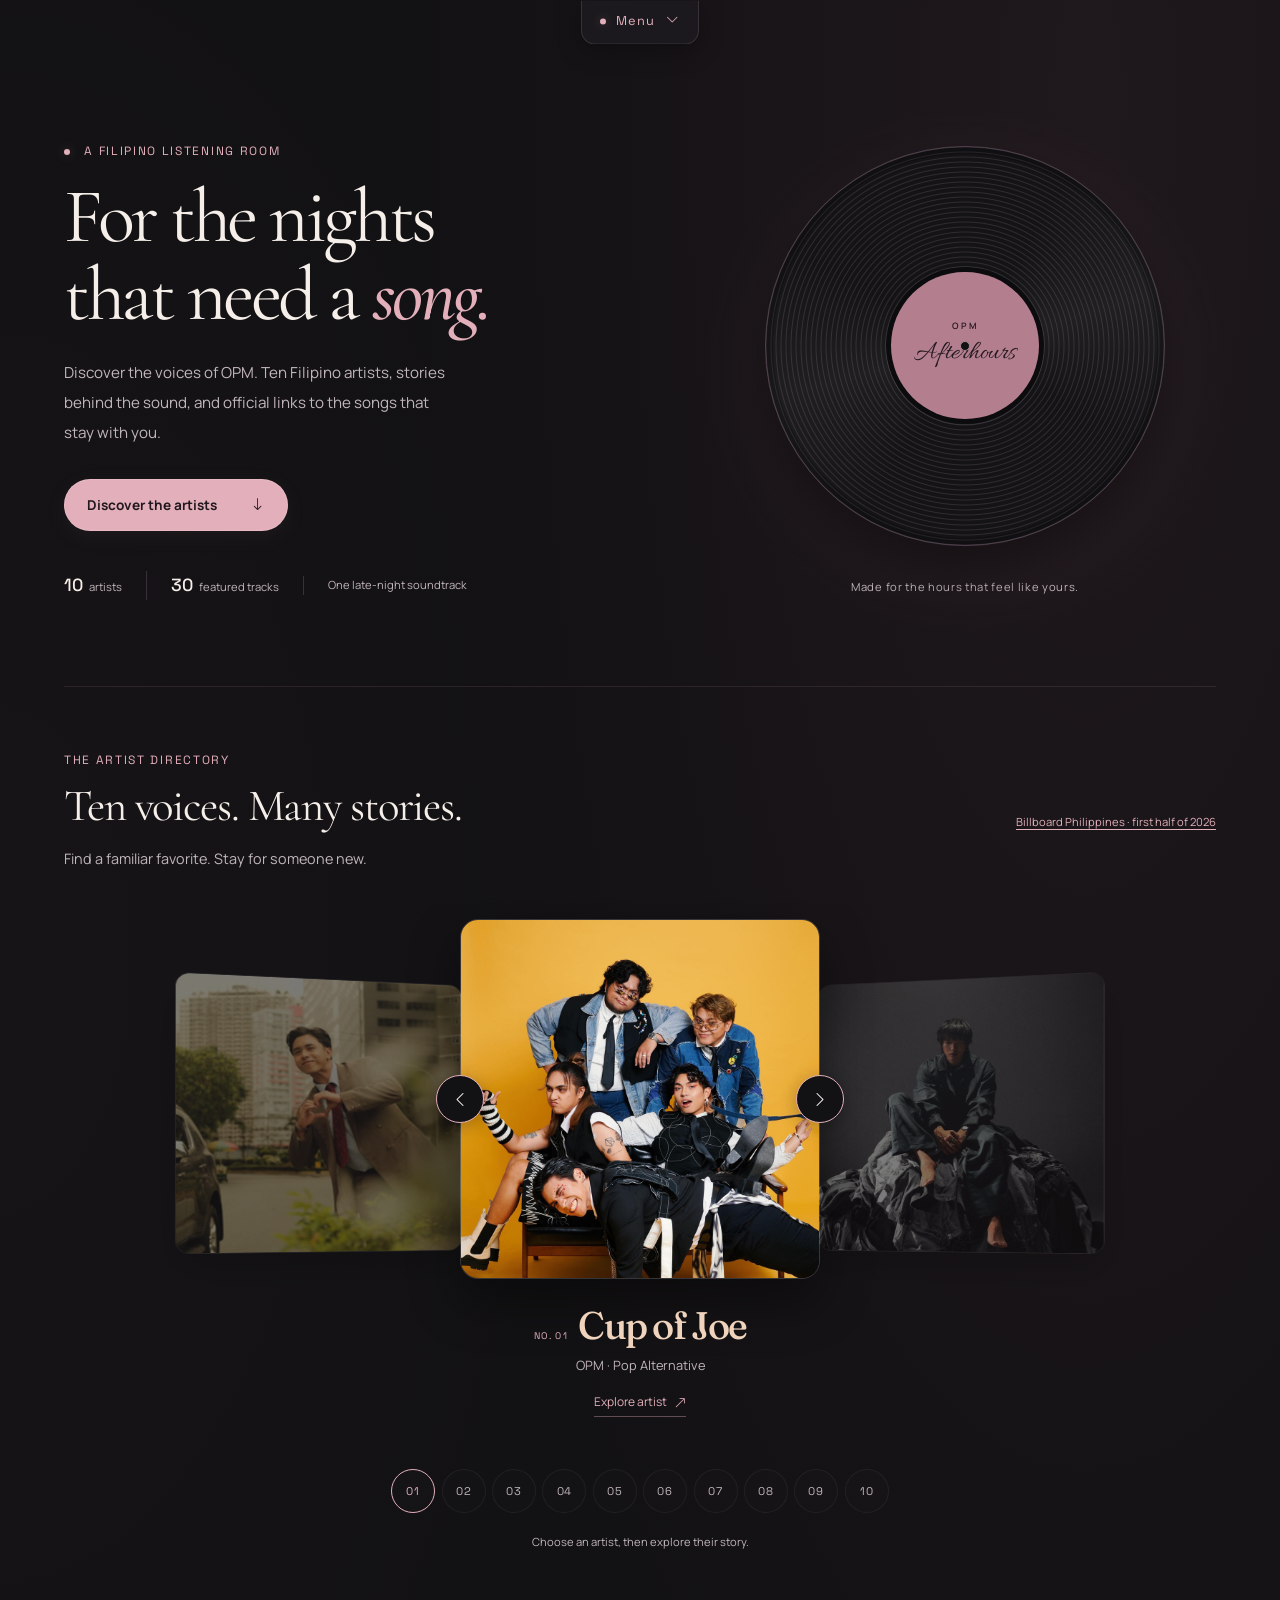
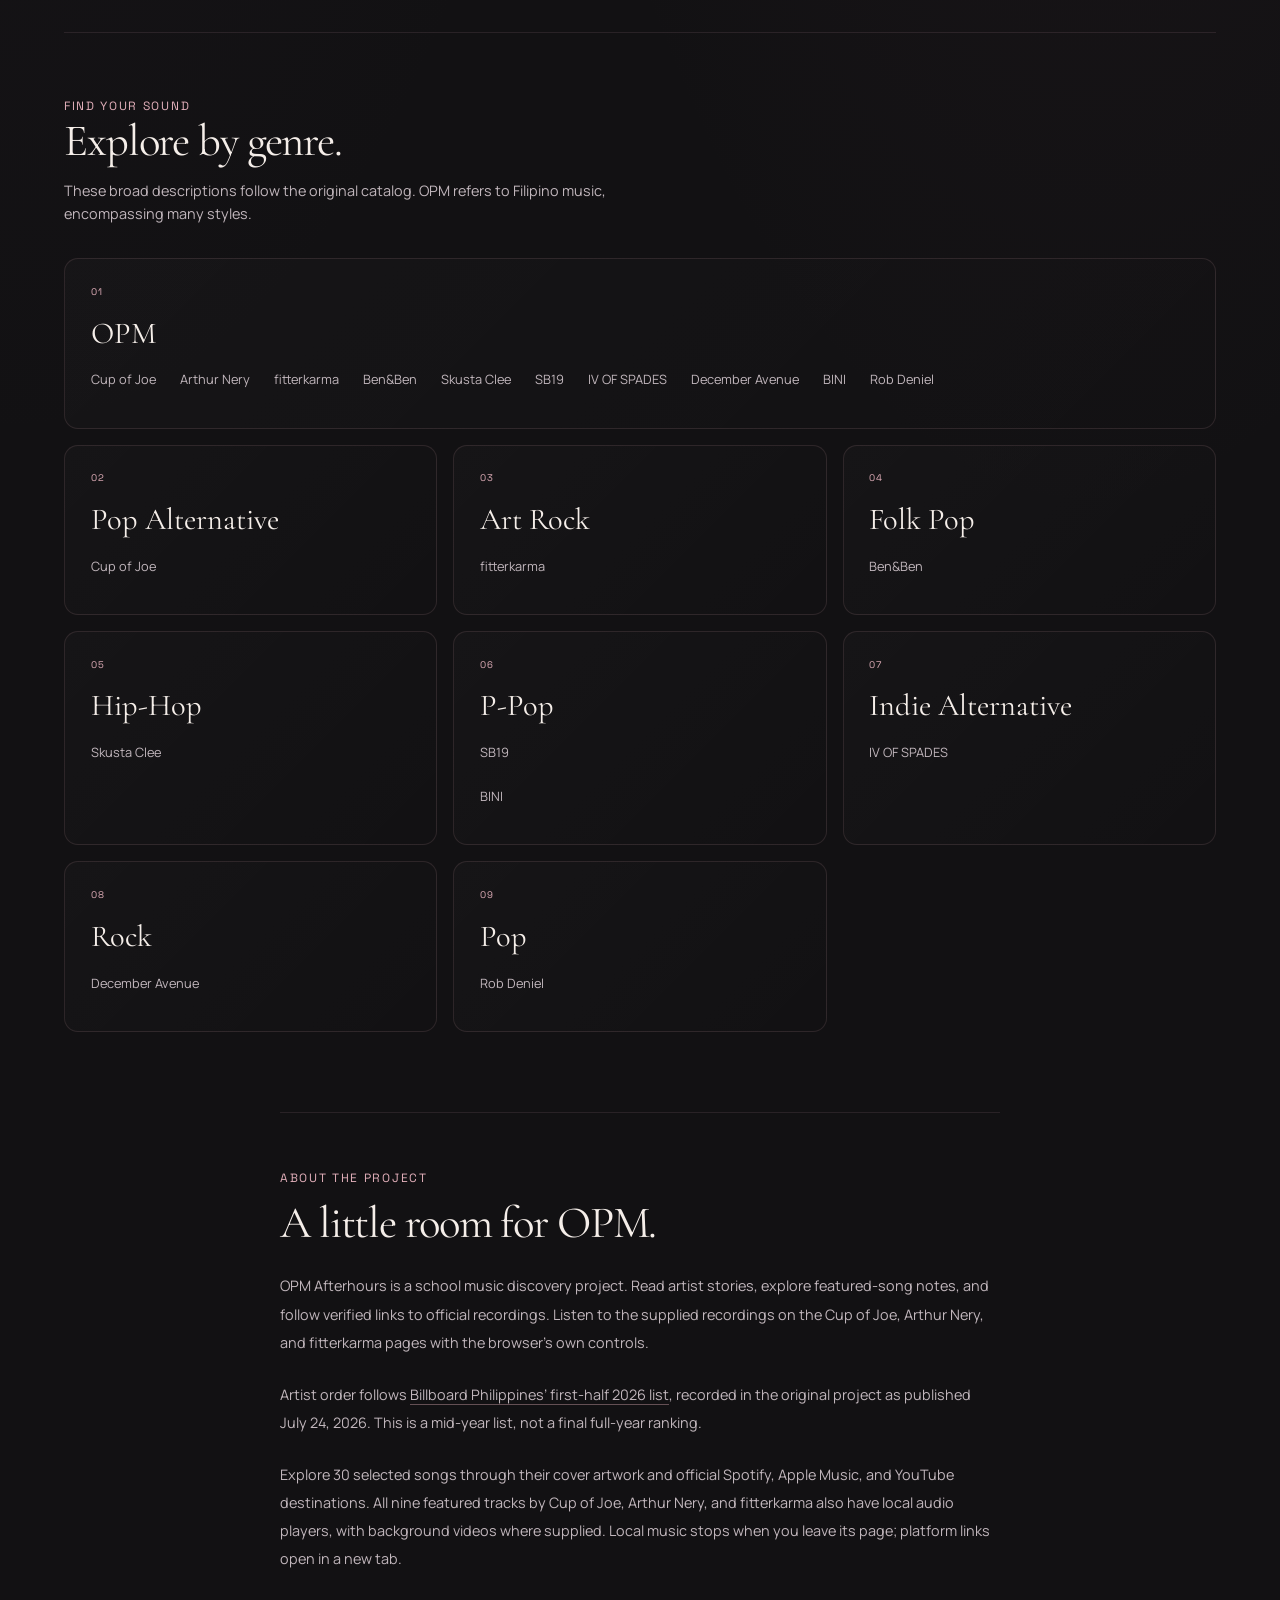
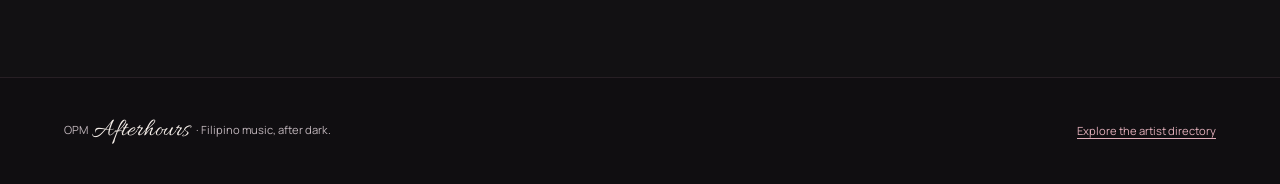
==== commit 1387bae7: "feat: add audio and video files for featured artists and update artist pages with new media" ====
--- a/index.html
+++ b/index.html
@@ -151,9 +151,9 @@
 <section class="genre-group"><h3>Pop</h3><ul><li><a href="artists/rob-deniel.html">Rob Deniel</a></li></ul></section></div>
     </section>
     <section id="about" class="about directory" aria-labelledby="about-title"><p class="eyebrow">About the project</p><h2 id="about-title">A little room for OPM.</h2>
-      <p>OPM Afterhours is a school music discovery project. Read artist stories, explore featured-song notes, and follow verified links to official recordings. Listen to the supplied Multo recording with the browser’s own controls.</p>
+      <p>OPM Afterhours is a school music discovery project. Read artist stories, explore featured-song notes, and follow verified links to official recordings. Listen to the supplied recordings on the Cup of Joe, Arthur Nery, and fitterkarma pages with the browser’s own controls.</p>
       <p>Artist order follows <a href="https://billboardphilippines.com/music/news/billboard-philippines-top-opm-artists-h1-2026/" target="_blank" rel="noopener noreferrer">Billboard Philippines’ first-half 2026 list</a>, recorded in the original project as published July 24, 2026. This is a mid-year list, not a final full-year ranking.</p>
-      <p>Explore 30 selected songs through their cover artwork and official Spotify, Apple Music, and YouTube destinations. Multo also has a local audio player. Local music stops when you leave its page; platform links open in a new tab.</p>
+      <p>Explore 30 selected songs through their cover artwork and official Spotify, Apple Music, and YouTube destinations. All nine featured tracks by Cup of Joe, Arthur Nery, and fitterkarma also have local audio players, with background videos where supplied. Local music stops when you leave its page; platform links open in a new tab.</p>
     </section>
   </main>
   <footer class="site-footer"><p>OPM <span class="footer-signature">Afterhours</span> · Filipino music, after dark.</p><a href="index.html#artists">Explore the artist directory</a></footer>
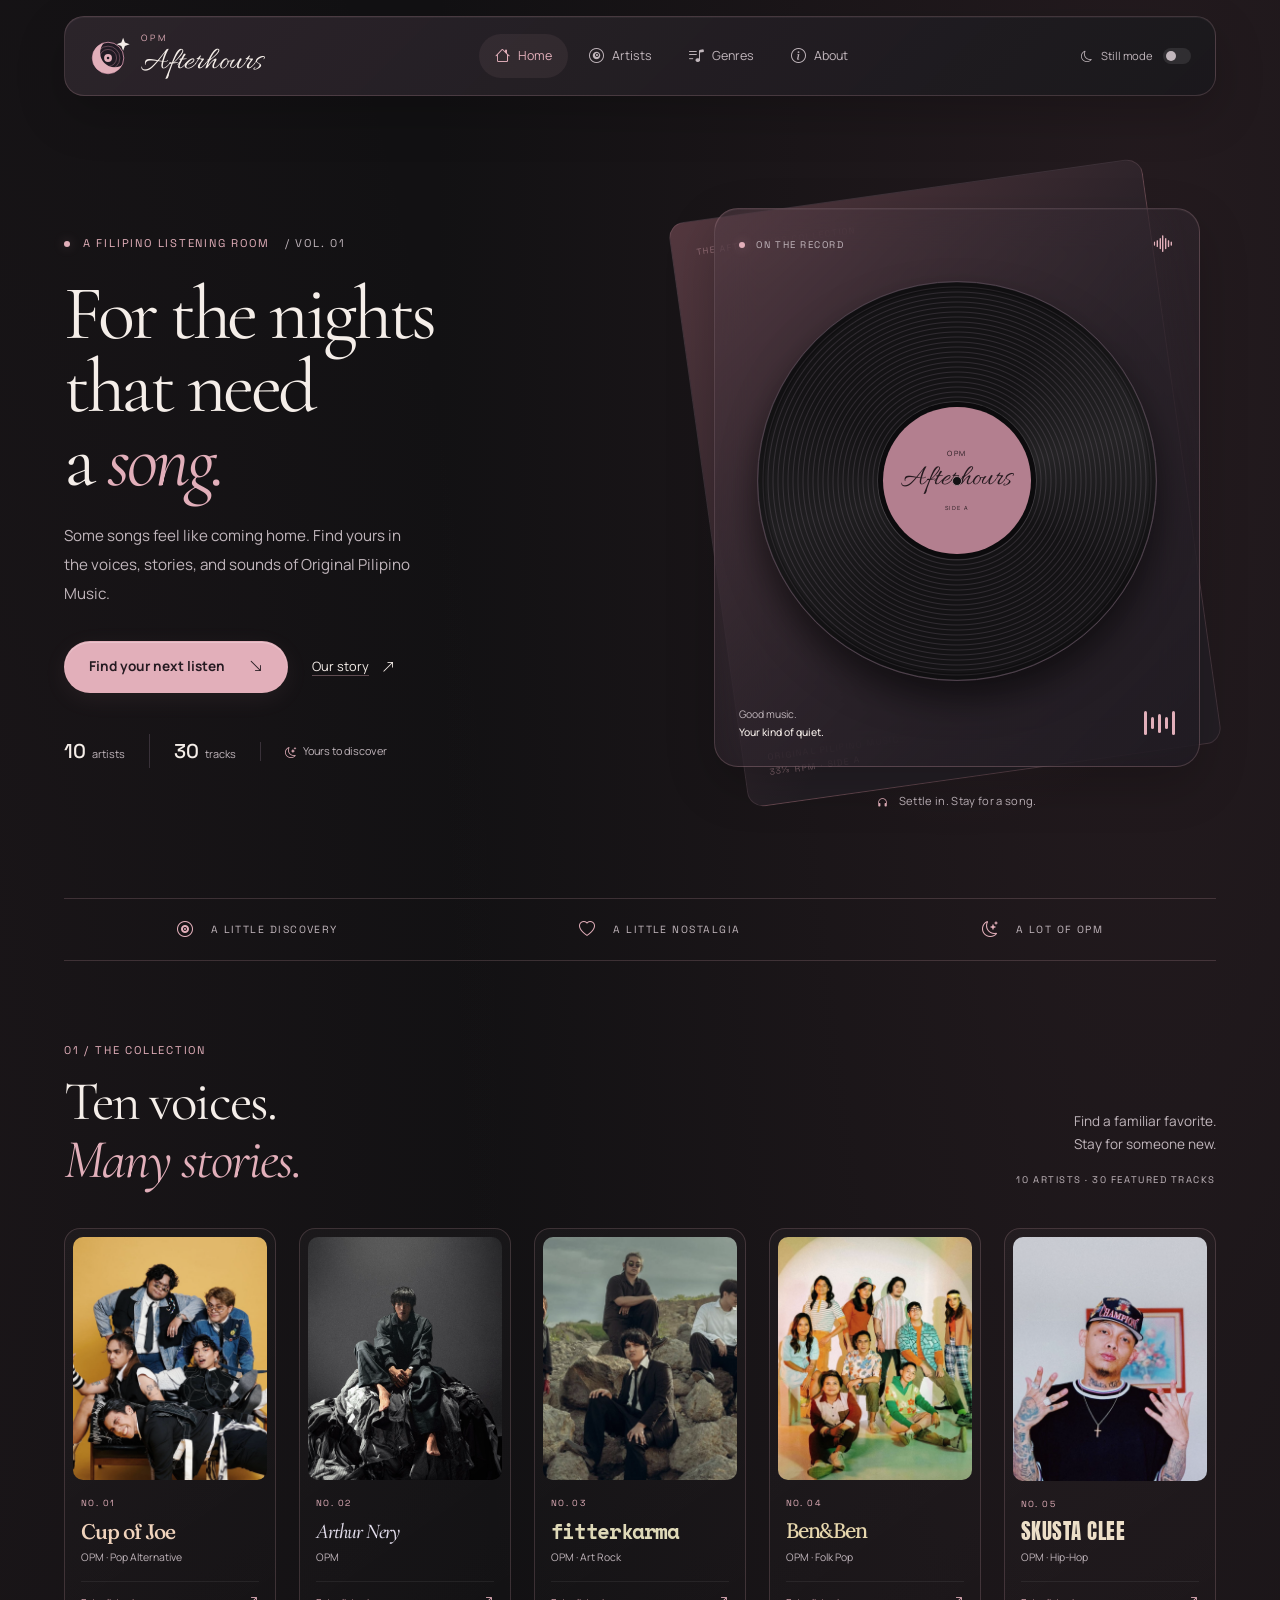
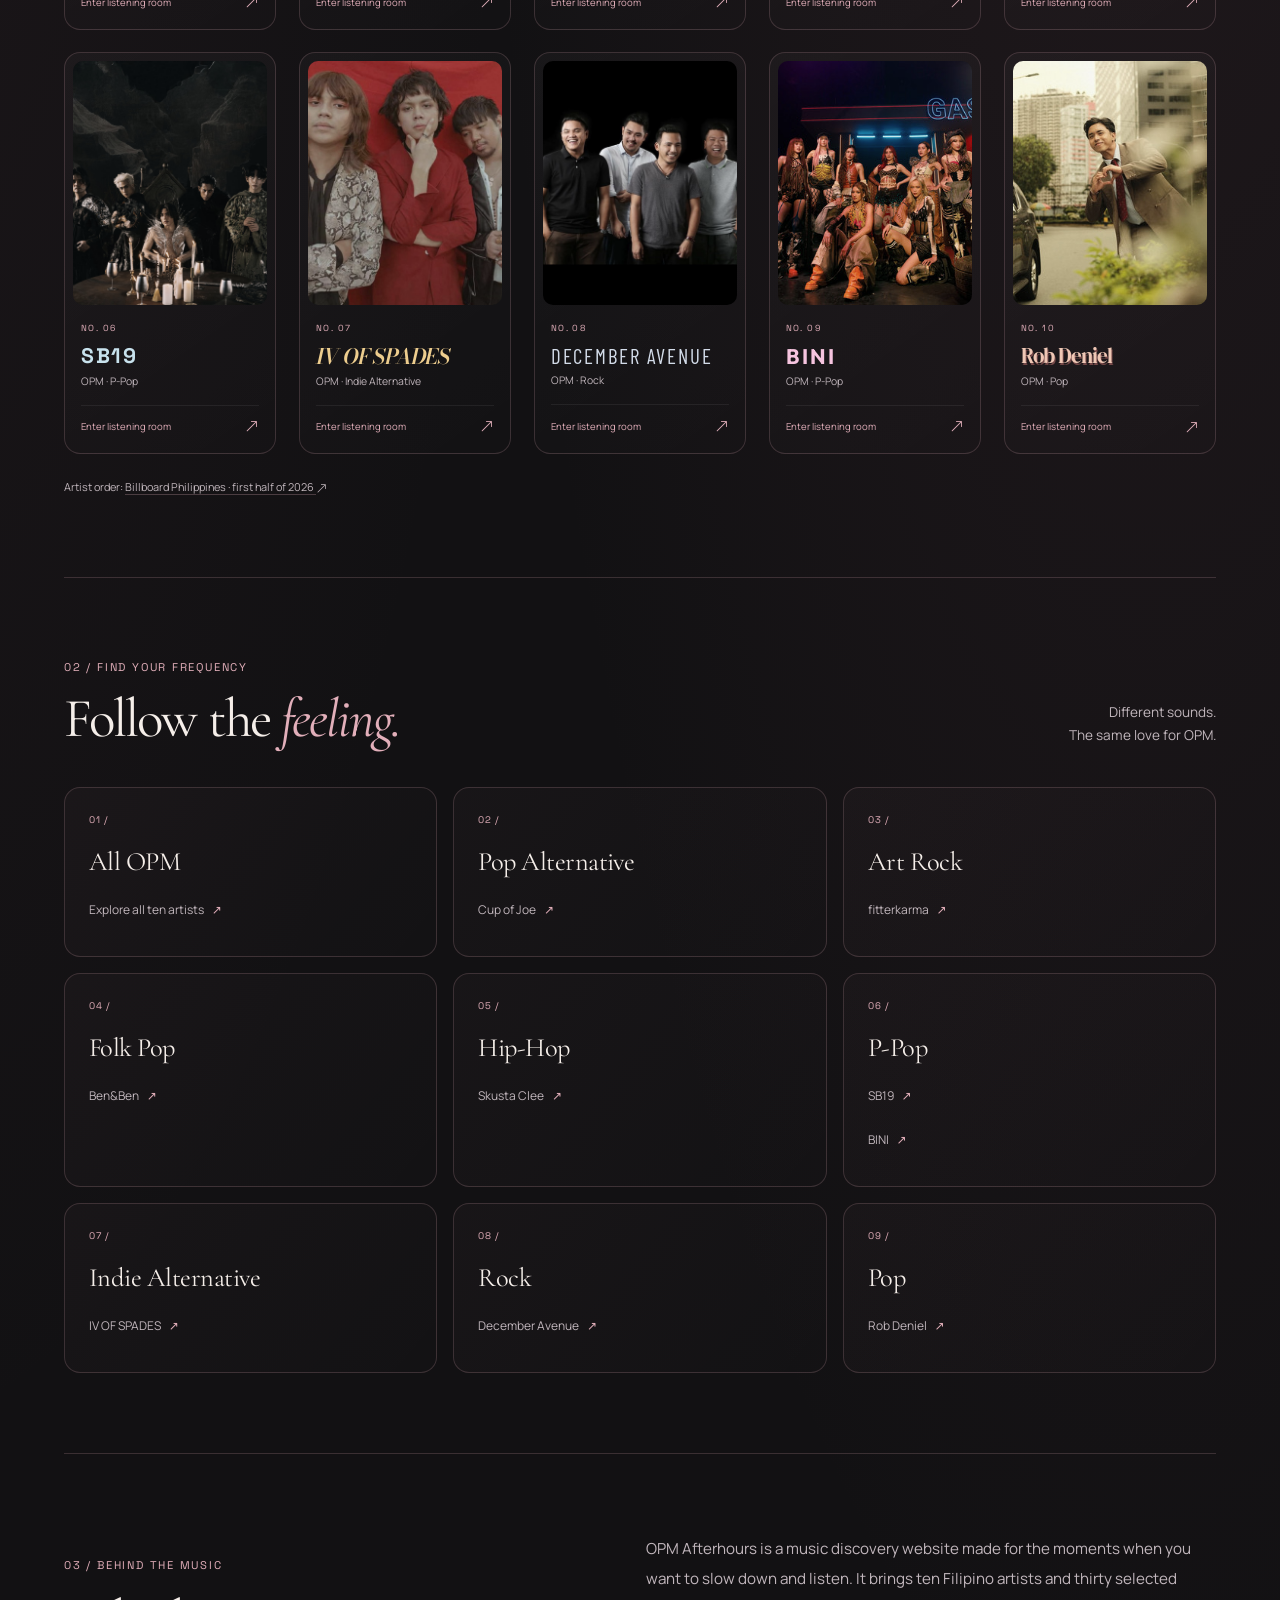
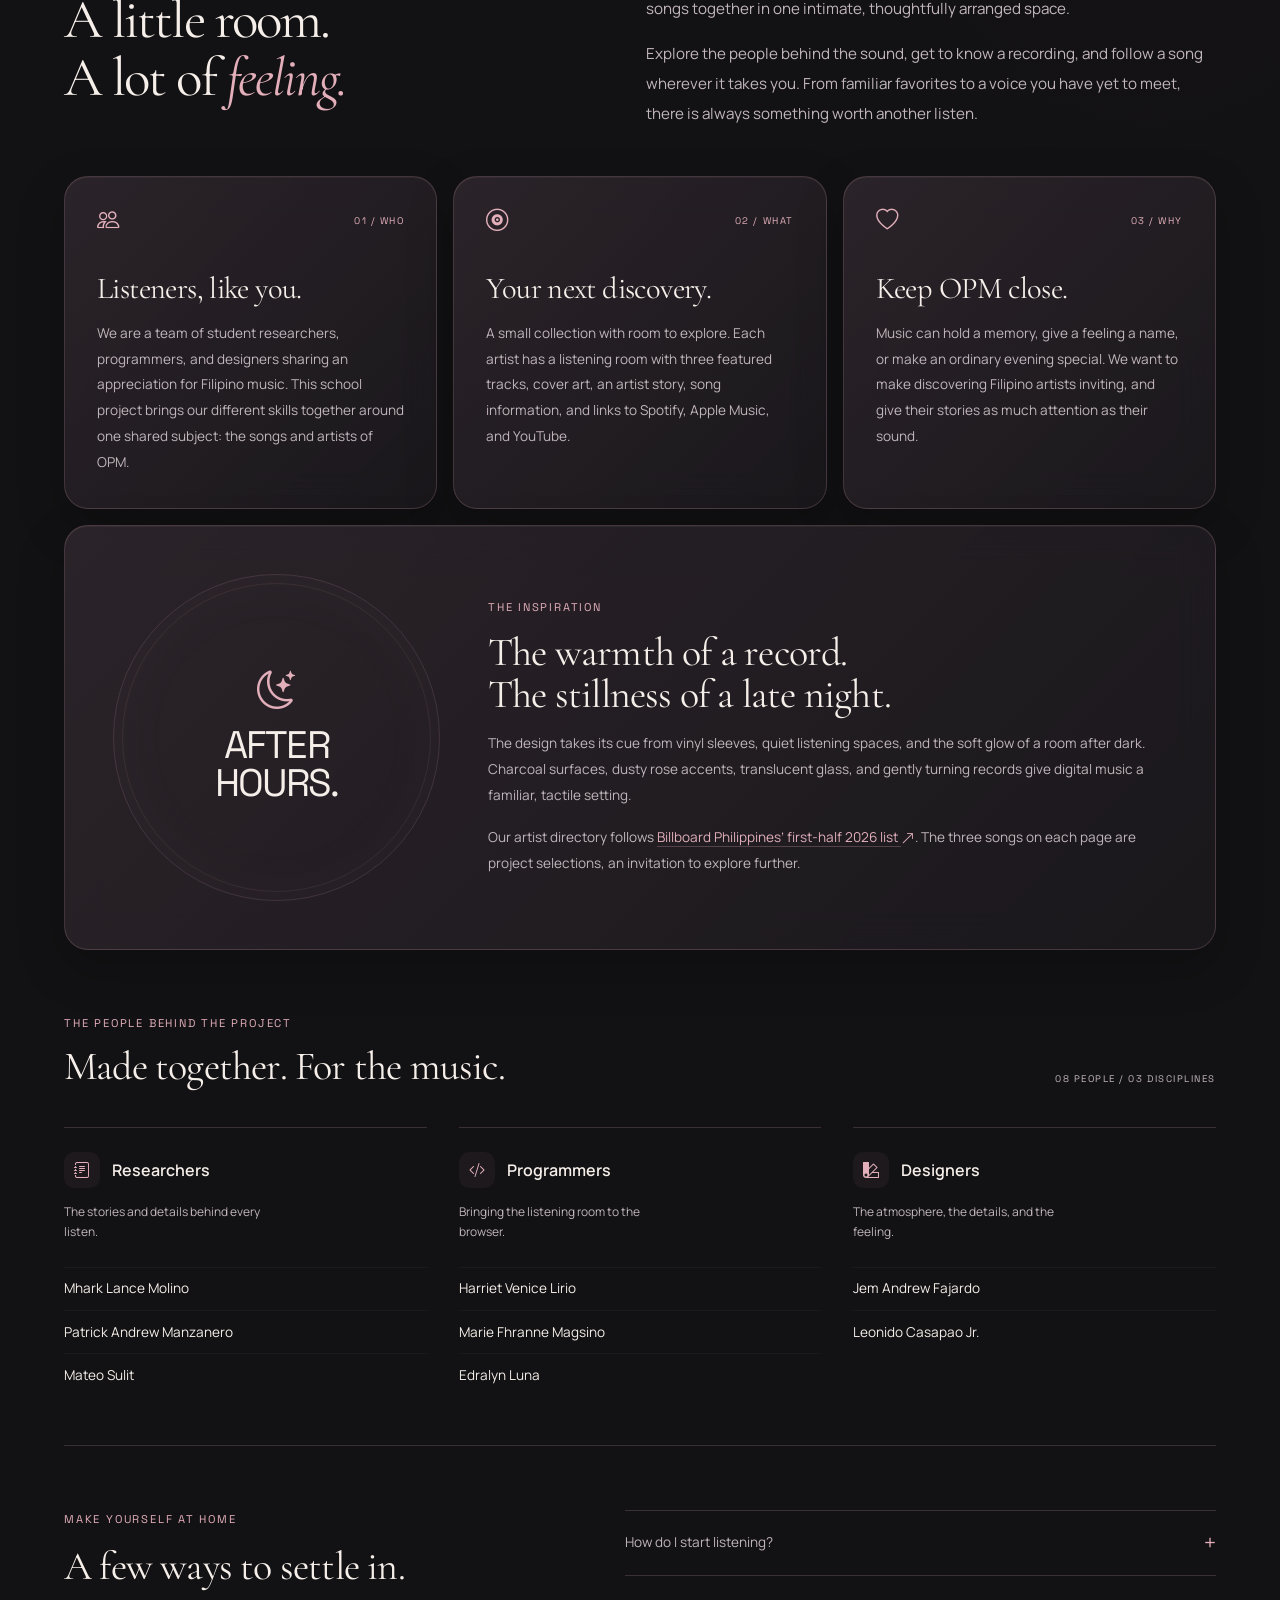
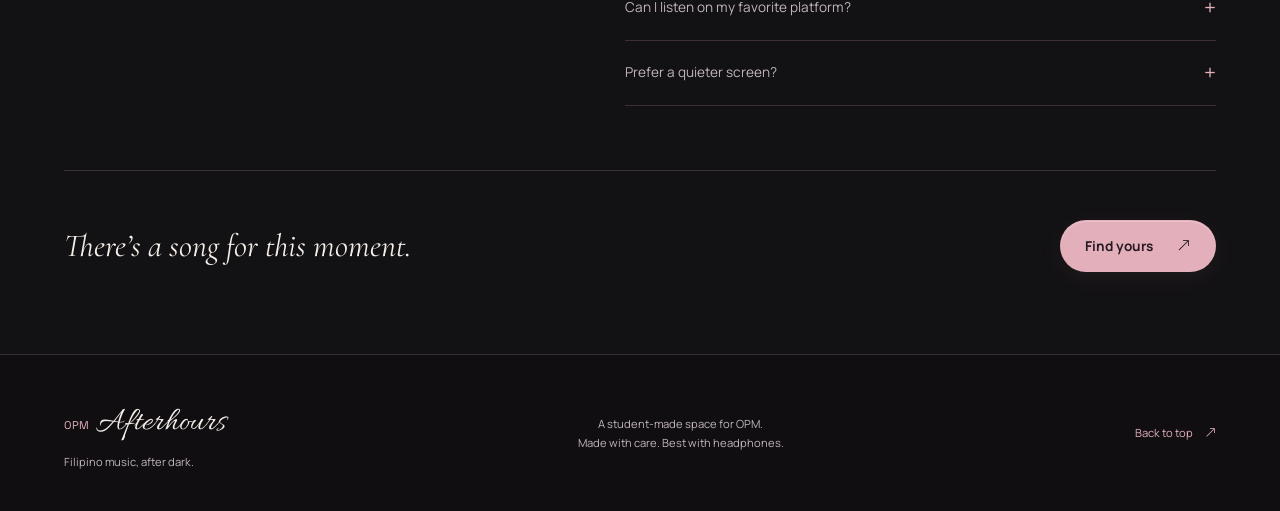
==== commit 4abee28f: "Add scripts for validating site references and packaging deployable files - Implemented `validate-si" ====
--- a/index.html
+++ b/index.html
@@ -3,6 +3,7 @@
 <head>
   <meta charset="utf-8">
   <meta name="viewport" content="width=device-width, initial-scale=1">
+  <meta name="theme-color" content="#121113">
   <meta name="description" content="Discover ten Filipino artists from Billboard Philippines’ first-half 2026 list, with artist stories, featured-song notes, and official listening links.">
   <title>Discover Filipino Artists &amp; Songs | OPM Afterhours</title>
   <link rel="icon" href="assets/favicon.ico?v=moon-record" sizes="any">
@@ -11,136 +12,106 @@
   <link rel="preconnect" href="https://fonts.googleapis.com">
   <link rel="preconnect" href="https://fonts.gstatic.com" crossorigin>
   <link rel="stylesheet" href="https://fonts.googleapis.com/css2?family=Allura&amp;family=Cormorant+Garamond:ital,wght@0,400;0,500;0,600;1,500&amp;family=Manrope:wght@400;500;600;700&amp;family=Space+Grotesk:wght@400;500;600;700&amp;family=Fraunces:wght@500&amp;family=Space+Mono:wght@700&amp;family=Lora:wght@500&amp;family=Outfit:wght@700&amp;family=Barlow+Condensed:wght@400&amp;family=Bodoni+Moda:ital,wght@1,600&amp;family=DM+Serif+Display&amp;family=Anton&amp;display=swap">
-  <link rel="stylesheet" href="https://cdn.jsdelivr.net/npm/bootstrap-icons@1.13.2/font/bootstrap-icons.min.css">
-  <link rel="stylesheet" href="css/style.css?v=vinyl-spin">
-  <link rel="stylesheet" href="css/responsive.css?v=polish-2">
-  <link rel="stylesheet" href="css/refinements.css?v=nav-selection">
-  <link rel="stylesheet" href="css/artist-type.css?v=2">
+  <link rel="stylesheet" href="assets/icons/bootstrap-icons.css">
+  <link rel="stylesheet" href="css/style.css?v=glass-1">
+  <link rel="stylesheet" href="css/responsive.css?v=glass-1">
+  <link rel="stylesheet" href="css/artist-type.css?v=glass-1">
 </head>
 <body data-page="home">
   <!-- Shared navigation: ordinary links work without scripting. -->
   <a class="skip-link" href="#main">Skip to content</a>
+  <input class="motion-toggle visually-hidden" type="checkbox" id="still-mode" aria-label="Still mode: hide videos and stop decorative animation">
   <header class="site-header">
-    <input class="header-toggle visually-hidden" type="checkbox" id="header-toggle" aria-label="Keep navigation open">
-    <div class="header-panel">
-    <div class="header-inner">
-      <a class="brand" href="index.html" aria-label="OPM Afterhours home"><img class="brand-mark" src="assets/logo-mark.svg" alt="" width="46" height="46"><span class="brand-wordmark"><span class="brand-kicker">OPM</span><span class="brand-name">Afterhours</span></span></a>
+    <div class="header-inner glass-panel">
+      <a class="brand" href="index.html" aria-label="OPM Afterhours home"><img class="brand-mark" src="assets/logo-mark.svg" alt="" width="42" height="42"><span class="brand-wordmark"><span class="brand-kicker">OPM</span><span class="brand-name">Afterhours</span></span></a>
       <nav aria-label="Main navigation">
         <a href="index.html" aria-current="page"><i class="bi bi-house nav-icon" aria-hidden="true"></i><span>Home</span></a>
         <a href="index.html#artists"><i class="bi bi-vinyl nav-icon" aria-hidden="true"></i><span>Artists</span></a>
         <a href="index.html#genres"><i class="bi bi-music-note-list nav-icon" aria-hidden="true"></i><span>Genres</span></a>
         <a href="index.html#about"><i class="bi bi-info-circle nav-icon" aria-hidden="true"></i><span>About</span></a>
       </nav>
+      <label class="motion-label" for="still-mode"><i class="bi bi-moon" aria-hidden="true"></i><span>Still mode</span><span class="switch-track" aria-hidden="true"></span></label>
     </div>
-    </div>
-    <label class="header-tab" for="header-toggle"><span>Menu</span><i class="bi bi-chevron-down" aria-hidden="true"></i></label>
   </header>
   <main id="main" tabindex="-1" class="page-shell">
-    <!-- Cinematic introduction and CSS vinyl. -->
     <section class="hero" aria-labelledby="hero-title">
-      <div><p class="eyebrow"><span class="status-dot" aria-hidden="true"></span> A Filipino listening room</p><h1 id="hero-title">For the nights<br>that need a <em>song.</em></h1>
-      <p class="intro">Discover the voices of OPM. Ten Filipino artists, stories behind the sound, and official links to the songs that stay with you.</p>
-      <a class="text-link" href="#artists">Discover the artists <i class="bi bi-arrow-down" aria-hidden="true"></i></a><div class="collection-meta"><span><strong>10</strong> artists</span><span><strong>30</strong> featured tracks</span><span>One late-night soundtrack</span></div></div>
-      <div class="hero-record"><div class="vinyl" role="img" aria-label="Decorative vinyl record"><div class="vinyl-label"><span class="record-wordmark"><small>OPM</small><strong>Afterhours</strong></span></div></div><p class="small-note">Made for the hours that feel like yours.</p></div>
-    </section>
-    <!-- All artists appear in the original verified publisher order. -->
-    <section id="artists" class="directory" aria-labelledby="artists-title">
-      <div class="section-heading"><div><p class="eyebrow">The artist directory</p><h2 id="artists-title">Ten voices. Many stories.</h2></div><p class="source-note"><a href="https://billboardphilippines.com/music/news/billboard-philippines-top-opm-artists-h1-2026/" target="_blank" rel="noopener noreferrer">Billboard Philippines · first half of 2026</a></p></div>
-      <p class="section-intro">Find a familiar favorite. Stay for someone new.</p>
-      <div class="artist-gallery" role="group" aria-label="Featured artists">
-        <input class="gallery-choice visually-hidden" type="radio" name="featured-artist" id="artist-choice-1" aria-label="Feature Cup of Joe" checked>
-        <input class="gallery-choice visually-hidden" type="radio" name="featured-artist" id="artist-choice-2" aria-label="Feature Arthur Nery">
-        <input class="gallery-choice visually-hidden" type="radio" name="featured-artist" id="artist-choice-3" aria-label="Feature fitterkarma">
-        <input class="gallery-choice visually-hidden" type="radio" name="featured-artist" id="artist-choice-4" aria-label="Feature Ben&amp;Ben">
-        <input class="gallery-choice visually-hidden" type="radio" name="featured-artist" id="artist-choice-5" aria-label="Feature Skusta Clee">
-        <input class="gallery-choice visually-hidden" type="radio" name="featured-artist" id="artist-choice-6" aria-label="Feature SB19">
-        <input class="gallery-choice visually-hidden" type="radio" name="featured-artist" id="artist-choice-7" aria-label="Feature IV OF SPADES">
-        <input class="gallery-choice visually-hidden" type="radio" name="featured-artist" id="artist-choice-8" aria-label="Feature December Avenue">
-        <input class="gallery-choice visually-hidden" type="radio" name="featured-artist" id="artist-choice-9" aria-label="Feature BINI">
-        <input class="gallery-choice visually-hidden" type="radio" name="featured-artist" id="artist-choice-10" aria-label="Feature Rob Deniel">
-        <ol class="gallery-stage">
-          <li class="gallery-slide" data-artist="cup-of-joe"><a class="artist-card" href="artists/cup-of-joe.html">
-        <img class="artist-image" src="assets/artists/cup-of-joe-profile.jpg" alt="Cup of Joe" loading="lazy">
-        <div class="card-heading"><span class="eyebrow">No. 01</span><h3>Cup of Joe</h3></div>
-        <p>OPM · Pop Alternative</p><span class="card-link">Explore artist <i class="bi bi-arrow-up-right" aria-hidden="true"></i></span>
-      </a></li>
-          <li class="gallery-slide" data-artist="arthur-nery"><a class="artist-card" href="artists/arthur-nery.html">
-        <img class="artist-image" src="assets/artists/arthur_nery.jfif" alt="Arthur Nery" loading="lazy">
-        <div class="card-heading"><span class="eyebrow">No. 02</span><h3>Arthur Nery</h3></div>
-        <p>OPM</p><span class="card-link">Explore artist <i class="bi bi-arrow-up-right" aria-hidden="true"></i></span>
-      </a></li>
-          <li class="gallery-slide" data-artist="fitterkarma"><a class="artist-card" href="artists/fitterkarma.html">
-        <img class="artist-image" src="assets/artists/fitterkarma-profile.jpg" alt="fitterkarma" loading="lazy">
-        <div class="card-heading"><span class="eyebrow">No. 03</span><h3>fitterkarma</h3></div>
-        <p>OPM · Art Rock</p><span class="card-link">Explore artist <i class="bi bi-arrow-up-right" aria-hidden="true"></i></span>
-      </a></li>
-          <li class="gallery-slide" data-artist="ben-and-ben"><a class="artist-card" href="artists/ben-and-ben.html">
-        <img class="artist-image" src="assets/artists/ben-and-ben-profile.jpg" alt="Ben&amp;Ben" loading="lazy">
-        <div class="card-heading"><span class="eyebrow">No. 04</span><h3>Ben&amp;Ben</h3></div>
-        <p>OPM · Folk Pop</p><span class="card-link">Explore artist <i class="bi bi-arrow-up-right" aria-hidden="true"></i></span>
-      </a></li>
-          <li class="gallery-slide" data-artist="skusta-clee"><a class="artist-card" href="artists/skusta-clee.html">
-        <img class="artist-image" src="assets/artists/skusta-clee-profile.jpg" alt="Skusta Clee" loading="lazy">
-        <div class="card-heading"><span class="eyebrow">No. 05</span><h3>Skusta Clee</h3></div>
-        <p>OPM · Hip-Hop</p><span class="card-link">Explore artist <i class="bi bi-arrow-up-right" aria-hidden="true"></i></span>
-      </a></li>
-          <li class="gallery-slide" data-artist="sb19"><a class="artist-card" href="artists/sb19.html">
-        <img class="artist-image" src="assets/artists/sb19-profile.jpg" alt="SB19" loading="lazy">
-        <div class="card-heading"><span class="eyebrow">No. 06</span><h3>SB19</h3></div>
-        <p>OPM · P-Pop</p><span class="card-link">Explore artist <i class="bi bi-arrow-up-right" aria-hidden="true"></i></span>
-      </a></li>
-          <li class="gallery-slide" data-artist="iv-of-spades"><a class="artist-card" href="artists/iv-of-spades.html">
-        <img class="artist-image" src="assets/artists/iv-of-spades-profile.jpg" alt="IV OF SPADES" loading="lazy">
-        <div class="card-heading"><span class="eyebrow">No. 07</span><h3>IV OF SPADES</h3></div>
-        <p>OPM · Indie Alternative</p><span class="card-link">Explore artist <i class="bi bi-arrow-up-right" aria-hidden="true"></i></span>
-      </a></li>
-          <li class="gallery-slide" data-artist="december-avenue"><a class="artist-card" href="artists/december-avenue.html">
-        <img class="artist-image" src="assets/artists/december-avenue-profile.jpg" alt="December Avenue" loading="lazy">
-        <div class="card-heading"><span class="eyebrow">No. 08</span><h3>December Avenue</h3></div>
-        <p>OPM · Rock</p><span class="card-link">Explore artist <i class="bi bi-arrow-up-right" aria-hidden="true"></i></span>
-      </a></li>
-          <li class="gallery-slide" data-artist="bini"><a class="artist-card" href="artists/bini.html">
-        <img class="artist-image" src="assets/artists/bini-profile.jpg" alt="BINI" loading="lazy">
-        <div class="card-heading"><span class="eyebrow">No. 09</span><h3>BINI</h3></div>
-        <p>OPM · P-Pop</p><span class="card-link">Explore artist <i class="bi bi-arrow-up-right" aria-hidden="true"></i></span>
-      </a></li>
-          <li class="gallery-slide" data-artist="rob-deniel"><a class="artist-card" href="artists/rob-deniel.html">
-        <img class="artist-image" src="assets/artists/rob-deniel-profile.jpg" alt="Rob Deniel" loading="lazy">
-        <div class="card-heading"><span class="eyebrow">No. 10</span><h3>Rob Deniel</h3></div>
-        <p>OPM · Pop</p><span class="card-link">Explore artist <i class="bi bi-arrow-up-right" aria-hidden="true"></i></span>
-      </a></li>
-        </ol>
-        <div class="gallery-controls">
-          <div class="gallery-arrows"><label for="artist-choice-10" title="Previous artist"><i class="bi bi-chevron-left" aria-hidden="true"></i><span class="visually-hidden">Previous artist</span></label><label for="artist-choice-2" title="Next artist"><i class="bi bi-chevron-right" aria-hidden="true"></i><span class="visually-hidden">Next artist</span></label></div>
-          <div class="gallery-arrows"><label for="artist-choice-1" title="Previous artist"><i class="bi bi-chevron-left" aria-hidden="true"></i><span class="visually-hidden">Previous artist</span></label><label for="artist-choice-3" title="Next artist"><i class="bi bi-chevron-right" aria-hidden="true"></i><span class="visually-hidden">Next artist</span></label></div>
-          <div class="gallery-arrows"><label for="artist-choice-2" title="Previous artist"><i class="bi bi-chevron-left" aria-hidden="true"></i><span class="visually-hidden">Previous artist</span></label><label for="artist-choice-4" title="Next artist"><i class="bi bi-chevron-right" aria-hidden="true"></i><span class="visually-hidden">Next artist</span></label></div>
-          <div class="gallery-arrows"><label for="artist-choice-3" title="Previous artist"><i class="bi bi-chevron-left" aria-hidden="true"></i><span class="visually-hidden">Previous artist</span></label><label for="artist-choice-5" title="Next artist"><i class="bi bi-chevron-right" aria-hidden="true"></i><span class="visually-hidden">Next artist</span></label></div>
-          <div class="gallery-arrows"><label for="artist-choice-4" title="Previous artist"><i class="bi bi-chevron-left" aria-hidden="true"></i><span class="visually-hidden">Previous artist</span></label><label for="artist-choice-6" title="Next artist"><i class="bi bi-chevron-right" aria-hidden="true"></i><span class="visually-hidden">Next artist</span></label></div>
-          <div class="gallery-arrows"><label for="artist-choice-5" title="Previous artist"><i class="bi bi-chevron-left" aria-hidden="true"></i><span class="visually-hidden">Previous artist</span></label><label for="artist-choice-7" title="Next artist"><i class="bi bi-chevron-right" aria-hidden="true"></i><span class="visually-hidden">Next artist</span></label></div>
-          <div class="gallery-arrows"><label for="artist-choice-6" title="Previous artist"><i class="bi bi-chevron-left" aria-hidden="true"></i><span class="visually-hidden">Previous artist</span></label><label for="artist-choice-8" title="Next artist"><i class="bi bi-chevron-right" aria-hidden="true"></i><span class="visually-hidden">Next artist</span></label></div>
-          <div class="gallery-arrows"><label for="artist-choice-7" title="Previous artist"><i class="bi bi-chevron-left" aria-hidden="true"></i><span class="visually-hidden">Previous artist</span></label><label for="artist-choice-9" title="Next artist"><i class="bi bi-chevron-right" aria-hidden="true"></i><span class="visually-hidden">Next artist</span></label></div>
-          <div class="gallery-arrows"><label for="artist-choice-8" title="Previous artist"><i class="bi bi-chevron-left" aria-hidden="true"></i><span class="visually-hidden">Previous artist</span></label><label for="artist-choice-10" title="Next artist"><i class="bi bi-chevron-right" aria-hidden="true"></i><span class="visually-hidden">Next artist</span></label></div>
-          <div class="gallery-arrows"><label for="artist-choice-9" title="Previous artist"><i class="bi bi-chevron-left" aria-hidden="true"></i><span class="visually-hidden">Previous artist</span></label><label for="artist-choice-1" title="Next artist"><i class="bi bi-chevron-right" aria-hidden="true"></i><span class="visually-hidden">Next artist</span></label></div>
+      <div class="hero-copy">
+        <p class="eyebrow"><span class="status-dot" aria-hidden="true"></span> A Filipino listening room <span class="edition">/ Vol. 01</span></p>
+        <h1 id="hero-title">For the nights<br>that need<br> a <em>song.</em></h1>
+        <p class="intro">Some songs feel like coming home. Find yours in the voices, stories, and sounds of Original Pilipino Music.</p>
+        <div class="hero-actions"><a class="button button-primary" href="#artists">Find your next listen <i class="bi bi-arrow-down-right" aria-hidden="true"></i></a><a class="quiet-link" href="#about">Our story <i class="bi bi-arrow-up-right" aria-hidden="true"></i></a></div>
+        <div class="collection-meta"><span><strong>10</strong> artists</span><span><strong>30</strong> tracks</span><span><i class="bi bi-moon-stars" aria-hidden="true"></i> Yours to discover</span></div>
+      </div>
+      <div class="hero-record">
+        <div class="record-sleeve" aria-hidden="true"><span>THE AFTERHOURS COLLECTION</span><span>ORIGINAL PILIPINO MUSIC<br>33⅓ RPM · SIDE A</span></div>
+        <div class="turntable glass-panel">
+          <div class="turntable-top"><span><span class="status-dot" aria-hidden="true"></span> On the record</span><i class="bi bi-soundwave" aria-hidden="true"></i></div>
+          <div class="vinyl" role="img" aria-label="Decorative vinyl record"><div class="vinyl-label"><span class="record-wordmark"><small>OPM</small><strong>Afterhours</strong><small>SIDE A</small></span></div></div>
+          <div class="turntable-bottom"><span>Good music.<br><strong>Your kind of quiet.</strong></span><span class="equalizer" aria-hidden="true"><i></i><i></i><i></i><i></i><i></i></span></div>
         </div>
-        <div class="gallery-picker" aria-label="Choose an artist">
-          <label for="artist-choice-1" title="Cup of Joe"><span class="visually-hidden">Cup of Joe</span><span aria-hidden="true">01</span></label>
-          <label for="artist-choice-2" title="Arthur Nery"><span class="visually-hidden">Arthur Nery</span><span aria-hidden="true">02</span></label>
-          <label for="artist-choice-3" title="fitterkarma"><span class="visually-hidden">fitterkarma</span><span aria-hidden="true">03</span></label>
-          <label for="artist-choice-4" title="Ben&amp;Ben"><span class="visually-hidden">Ben&amp;Ben</span><span aria-hidden="true">04</span></label>
-          <label for="artist-choice-5" title="Skusta Clee"><span class="visually-hidden">Skusta Clee</span><span aria-hidden="true">05</span></label>
-          <label for="artist-choice-6" title="SB19"><span class="visually-hidden">SB19</span><span aria-hidden="true">06</span></label>
-          <label for="artist-choice-7" title="IV OF SPADES"><span class="visually-hidden">IV OF SPADES</span><span aria-hidden="true">07</span></label>
-          <label for="artist-choice-8" title="December Avenue"><span class="visually-hidden">December Avenue</span><span aria-hidden="true">08</span></label>
-          <label for="artist-choice-9" title="BINI"><span class="visually-hidden">BINI</span><span aria-hidden="true">09</span></label>
-          <label for="artist-choice-10" title="Rob Deniel"><span class="visually-hidden">Rob Deniel</span><span aria-hidden="true">10</span></label>
-        </div>
-        <p class="gallery-hint">Choose an artist, then explore their story.</p>
+        <div class="record-caption"><i class="bi bi-headphones" aria-hidden="true"></i> Settle in. Stay for a song.</div>
       </div>
     </section>
-    <!-- Static genre groups use only the existing catalog metadata. -->
-    <section id="genres" class="directory" aria-labelledby="genres-title"><p class="eyebrow">Find your sound</p><h2 id="genres-title">Explore by genre.</h2>
-      <p class="section-intro">These broad descriptions follow the original catalog. OPM refers to Filipino music, encompassing many styles.</p>
-      <div class="genre-grid"><section class="genre-group"><h3>OPM</h3><ul><li><a href="artists/cup-of-joe.html">Cup of Joe</a></li><li><a href="artists/arthur-nery.html">Arthur Nery</a></li><li><a href="artists/fitterkarma.html">fitterkarma</a></li><li><a href="artists/ben-and-ben.html">Ben&amp;Ben</a></li><li><a href="artists/skusta-clee.html">Skusta Clee</a></li><li><a href="artists/sb19.html">SB19</a></li><li><a href="artists/iv-of-spades.html">IV OF SPADES</a></li><li><a href="artists/december-avenue.html">December Avenue</a></li><li><a href="artists/bini.html">BINI</a></li><li><a href="artists/rob-deniel.html">Rob Deniel</a></li></ul></section>
+    <div class="collection-strip" aria-label="Explore the collection"><span><i class="bi bi-vinyl" aria-hidden="true"></i> A little discovery</span><span><i class="bi bi-heart" aria-hidden="true"></i> A little nostalgia</span><span><i class="bi bi-moon-stars" aria-hidden="true"></i> A lot of OPM</span></div>
+    <section id="artists" class="directory" aria-labelledby="artists-title">
+      <div class="section-heading"><div><p class="eyebrow">01 / The collection</p><h2 id="artists-title">Ten voices.<br><em>Many stories.</em></h2></div><div class="section-aside"><p>Find a familiar favorite.<br>Stay for someone new.</p><span class="section-index">10 artists · 30 featured tracks</span></div></div>
+      <ol class="artist-grid">
+<li class="artist-tile" data-artist="cup-of-joe"><a class="artist-card" href="artists/cup-of-joe.html">
+        <img class="artist-image" width="600" height="600" src="assets/artists/cup-of-joe-profile.jpg" alt="Cup of Joe" loading="lazy">
+        <div class="card-heading"><span class="eyebrow">No. 01</span><h3>Cup of Joe</h3></div>
+        <p>OPM · Pop Alternative</p><span class="card-link">Enter listening room <i class="bi bi-arrow-up-right" aria-hidden="true"></i></span>
+      </a></li>
+<li class="artist-tile" data-artist="arthur-nery"><a class="artist-card" href="artists/arthur-nery.html">
+        <img class="artist-image" width="600" height="600" src="assets/artists/arthur_nery.jfif" alt="Arthur Nery" loading="lazy">
+        <div class="card-heading"><span class="eyebrow">No. 02</span><h3>Arthur Nery</h3></div>
+        <p>OPM</p><span class="card-link">Enter listening room <i class="bi bi-arrow-up-right" aria-hidden="true"></i></span>
+      </a></li>
+<li class="artist-tile" data-artist="fitterkarma"><a class="artist-card" href="artists/fitterkarma.html">
+        <img class="artist-image" width="600" height="600" src="assets/artists/fitterkarma-profile.jpg" alt="fitterkarma" loading="lazy">
+        <div class="card-heading"><span class="eyebrow">No. 03</span><h3>fitterkarma</h3></div>
+        <p>OPM · Art Rock</p><span class="card-link">Enter listening room <i class="bi bi-arrow-up-right" aria-hidden="true"></i></span>
+      </a></li>
+<li class="artist-tile" data-artist="ben-and-ben"><a class="artist-card" href="artists/ben-and-ben.html">
+        <img class="artist-image" width="600" height="600" src="assets/artists/ben-and-ben-profile.jpg" alt="Ben&amp;Ben" loading="lazy">
+        <div class="card-heading"><span class="eyebrow">No. 04</span><h3>Ben&amp;Ben</h3></div>
+        <p>OPM · Folk Pop</p><span class="card-link">Enter listening room <i class="bi bi-arrow-up-right" aria-hidden="true"></i></span>
+      </a></li>
+<li class="artist-tile" data-artist="skusta-clee"><a class="artist-card" href="artists/skusta-clee.html">
+        <img class="artist-image" width="600" height="600" src="assets/artists/skusta-clee-profile.jpg" alt="Skusta Clee" loading="lazy">
+        <div class="card-heading"><span class="eyebrow">No. 05</span><h3>Skusta Clee</h3></div>
+        <p>OPM · Hip-Hop</p><span class="card-link">Enter listening room <i class="bi bi-arrow-up-right" aria-hidden="true"></i></span>
+      </a></li>
+<li class="artist-tile" data-artist="sb19"><a class="artist-card" href="artists/sb19.html">
+        <img class="artist-image" width="600" height="600" src="assets/artists/sb19-profile.jpg" alt="SB19" loading="lazy">
+        <div class="card-heading"><span class="eyebrow">No. 06</span><h3>SB19</h3></div>
+        <p>OPM · P-Pop</p><span class="card-link">Enter listening room <i class="bi bi-arrow-up-right" aria-hidden="true"></i></span>
+      </a></li>
+<li class="artist-tile" data-artist="iv-of-spades"><a class="artist-card" href="artists/iv-of-spades.html">
+        <img class="artist-image" width="600" height="600" src="assets/artists/iv-of-spades-profile.jpg" alt="IV OF SPADES" loading="lazy">
+        <div class="card-heading"><span class="eyebrow">No. 07</span><h3>IV OF SPADES</h3></div>
+        <p>OPM · Indie Alternative</p><span class="card-link">Enter listening room <i class="bi bi-arrow-up-right" aria-hidden="true"></i></span>
+      </a></li>
+<li class="artist-tile" data-artist="december-avenue"><a class="artist-card" href="artists/december-avenue.html">
+        <img class="artist-image" width="600" height="600" src="assets/artists/december-avenue-profile.jpg" alt="December Avenue" loading="lazy">
+        <div class="card-heading"><span class="eyebrow">No. 08</span><h3>December Avenue</h3></div>
+        <p>OPM · Rock</p><span class="card-link">Enter listening room <i class="bi bi-arrow-up-right" aria-hidden="true"></i></span>
+      </a></li>
+<li class="artist-tile" data-artist="bini"><a class="artist-card" href="artists/bini.html">
+        <img class="artist-image" width="600" height="600" src="assets/artists/bini-profile.jpg" alt="BINI" loading="lazy">
+        <div class="card-heading"><span class="eyebrow">No. 09</span><h3>BINI</h3></div>
+        <p>OPM · P-Pop</p><span class="card-link">Enter listening room <i class="bi bi-arrow-up-right" aria-hidden="true"></i></span>
+      </a></li>
+<li class="artist-tile" data-artist="rob-deniel"><a class="artist-card" href="artists/rob-deniel.html">
+        <img class="artist-image" width="600" height="600" src="assets/artists/rob-deniel-profile.jpg" alt="Rob Deniel" loading="lazy">
+        <div class="card-heading"><span class="eyebrow">No. 10</span><h3>Rob Deniel</h3></div>
+        <p>OPM · Pop</p><span class="card-link">Enter listening room <i class="bi bi-arrow-up-right" aria-hidden="true"></i></span>
+      </a></li>
+      </ol>
+      <p class="directory-source">Artist order: <a href="https://billboardphilippines.com/music/news/billboard-philippines-top-opm-artists-h1-2026/" target="_blank" rel="noopener noreferrer">Billboard Philippines · first half of 2026 <i class="bi bi-arrow-up-right" aria-hidden="true"></i></a></p>
+    </section>
+    <section id="genres" class="directory genres-section" aria-labelledby="genres-title">
+      <div class="section-heading"><div><p class="eyebrow">02 / Find your frequency</p><h2 id="genres-title">Follow the <em>feeling.</em></h2></div><p class="section-aside">Different sounds.<br>The same love for OPM.</p></div>
+      <div class="genre-grid"><section class="genre-group"><h3>All OPM</h3><ul><li><a href="#artists">Explore all ten artists</a></li></ul></section>
 <section class="genre-group"><h3>Pop Alternative</h3><ul><li><a href="artists/cup-of-joe.html">Cup of Joe</a></li></ul></section>
 <section class="genre-group"><h3>Art Rock</h3><ul><li><a href="artists/fitterkarma.html">fitterkarma</a></li></ul></section>
 <section class="genre-group"><h3>Folk Pop</h3><ul><li><a href="artists/ben-and-ben.html">Ben&amp;Ben</a></li></ul></section>
@@ -150,12 +121,36 @@
 <section class="genre-group"><h3>Rock</h3><ul><li><a href="artists/december-avenue.html">December Avenue</a></li></ul></section>
 <section class="genre-group"><h3>Pop</h3><ul><li><a href="artists/rob-deniel.html">Rob Deniel</a></li></ul></section></div>
     </section>
-    <section id="about" class="about directory" aria-labelledby="about-title"><p class="eyebrow">About the project</p><h2 id="about-title">A little room for OPM.</h2>
-      <p>OPM Afterhours is a school music discovery project. Read artist stories, explore featured-song notes, and follow verified links to official recordings. Listen to the supplied recordings on the Cup of Joe, Arthur Nery, and fitterkarma pages with the browser’s own controls.</p>
-      <p>Artist order follows <a href="https://billboardphilippines.com/music/news/billboard-philippines-top-opm-artists-h1-2026/" target="_blank" rel="noopener noreferrer">Billboard Philippines’ first-half 2026 list</a>, recorded in the original project as published July 24, 2026. This is a mid-year list, not a final full-year ranking.</p>
-      <p>Explore 30 selected songs through their cover artwork and official Spotify, Apple Music, and YouTube destinations. All nine featured tracks by Cup of Joe, Arthur Nery, and fitterkarma also have local audio players, with background videos where supplied. Local music stops when you leave its page; platform links open in a new tab.</p>
+    <section id="about" class="about directory" aria-labelledby="about-title">
+      <div class="about-intro">
+        <div><p class="eyebrow">03 / Behind the music</p><h2 id="about-title">A little room.<br>A lot of <em>feeling.</em></h2></div>
+        <div class="about-description"><p>OPM Afterhours is a music discovery website made for the moments when you want to slow down and listen. It brings ten Filipino artists and thirty selected songs together in one intimate, thoughtfully arranged space.</p><p>Explore the people behind the sound, get to know a recording, and follow a song wherever it takes you. From familiar favorites to a voice you have yet to meet, there is always something worth another listen.</p></div>
+      </div>
+      <div class="about-pillars">
+        <article class="glass-panel story-card"><div class="card-overline"><i class="bi bi-people" aria-hidden="true"></i><span>01 / Who</span></div><h3>Listeners, like you.</h3><p>We are a team of student researchers, programmers, and designers sharing an appreciation for Filipino music. This school project brings our different skills together around one shared subject: the songs and artists of OPM.</p></article>
+        <article class="glass-panel story-card"><div class="card-overline"><i class="bi bi-vinyl" aria-hidden="true"></i><span>02 / What</span></div><h3>Your next discovery.</h3><p>A small collection with room to explore. Each artist has a listening room with three featured tracks, cover art, an artist story, song information, and links to Spotify, Apple Music, and YouTube.</p></article>
+        <article class="glass-panel story-card"><div class="card-overline"><i class="bi bi-heart" aria-hidden="true"></i><span>03 / Why</span></div><h3>Keep OPM close.</h3><p>Music can hold a memory, give a feeling a name, or make an ordinary evening special. We want to make discovering Filipino artists inviting, and give their stories as much attention as their sound.</p></article>
+      </div>
+      <div class="inspiration glass-panel">
+        <div class="inspiration-mark" aria-hidden="true"><i class="bi bi-moon-stars"></i><span>AFTER<br>HOURS.</span></div>
+        <div><p class="eyebrow">The inspiration</p><h3>The warmth of a record.<br>The stillness of a late night.</h3><p>The design takes its cue from vinyl sleeves, quiet listening spaces, and the soft glow of a room after dark. Charcoal surfaces, dusty rose accents, translucent glass, and gently turning records give digital music a familiar, tactile setting.</p><p>Our artist directory follows <a href="https://billboardphilippines.com/music/news/billboard-philippines-top-opm-artists-h1-2026/" target="_blank" rel="noopener noreferrer">Billboard Philippines’ first-half 2026 list <i class="bi bi-arrow-up-right" aria-hidden="true"></i></a>. The three songs on each page are project selections, an invitation to explore further.</p></div>
+      </div>
+      <div class="team-section" aria-labelledby="team-title">
+        <div class="section-heading"><div><p class="eyebrow">The people behind the project</p><h3 id="team-title">Made together. For the music.</h3></div><span class="section-index">08 people / 03 disciplines</span></div>
+        <div class="team-grid">
+          <article class="team-card"><div class="team-role"><i class="bi bi-journal-text" aria-hidden="true"></i><h4>Researchers</h4></div><p>The stories and details behind every listen.</p><ul><li>Mhark Lance Molino</li><li>Patrick Andrew Manzanero</li><li>Mateo Sulit</li></ul></article>
+          <article class="team-card"><div class="team-role"><i class="bi bi-code-slash" aria-hidden="true"></i><h4>Programmers</h4></div><p>Bringing the listening room to the browser.</p><ul><li>Harriet Venice Lirio</li><li>Marie Fhranne Magsino</li><li>Edralyn Luna</li></ul></article>
+          <article class="team-card"><div class="team-role"><i class="bi bi-palette2" aria-hidden="true"></i><h4>Designers</h4></div><p>The atmosphere, the details, and the feeling.</p><ul><li>Jem Andrew Fajardo</li><li>Leonido Casapao Jr.</li></ul></article>
+        </div>
+      </div>
+      <div class="listening-guide"><div><p class="eyebrow">Make yourself at home</p><h3>A few ways to settle in.</h3></div><div class="guide-questions">
+        <details><summary>How do I start listening?</summary><p>Choose an artist, pick one of the three mini records, and press play on the audio controls. Pause the current song before choosing another. Open Song information for release notes and credits.</p></details>
+        <details><summary>Can I listen on my favorite platform?</summary><p>Yes. Every track has links to Spotify, Apple Music, and YouTube that open in a new tab. Local playback ends when you leave an artist page.</p></details>
+        <details><summary>Prefer a quieter screen?</summary><p>Turn on Still mode in the header to hide background videos and stop decorative animation on the current page. The site also follows your device’s reduced-motion preference. Audio controls stay available.</p></details>
+      </div></div>
+      <div class="about-outro"><span>There’s a song for this moment.</span><a class="button button-primary" href="#artists">Find yours <i class="bi bi-arrow-up-right" aria-hidden="true"></i></a></div>
     </section>
   </main>
-  <footer class="site-footer"><p>OPM <span class="footer-signature">Afterhours</span> · Filipino music, after dark.</p><a href="index.html#artists">Explore the artist directory</a></footer>
+  <footer class="site-footer"><div><a class="footer-brand" href="index.html">OPM <span class="footer-signature">Afterhours</span></a><p>Filipino music, after dark.</p></div><p class="footer-note">A student-made space for OPM.<br>Made with care. Best with headphones.</p><a class="back-top" href="#main">Back to top <i class="bi bi-arrow-up-right" aria-hidden="true"></i></a></footer>
 </body>
 </html>
--- a/css/style.css
+++ b/css/style.css
@@ -1,339 +1,268 @@
-/* Shared theme: values preserved from the original OPM Afterhours design. */
+/* OPM AFTERHOURS — 01 Foundation / 02 Navigation / 03 Hero / 04 Collection
+   05 About / 06 Artist room / 07 Tracks / 08 Footer / 09 Motion.
+   Breakpoints and accessibility overrides: responsive.css. */
 :root {
   color-scheme: dark;
-  --background: #111012;
-  --surface: #181619;
-  --raised: #292329;
-  --text: #f1e9e7;
-  --muted: #bcb4b9;
-  --accent: #cc98a7;
-  --border: #383036;
+  --background: #121113; --surface: #1b191d; --raised: #29242a;
+  --text: #f5eee9; --muted: #c1b6bc; --accent: #e2afba; --border: #393139;
+  --glass-border: rgb(226 175 186 / 19%);
+  --glass: linear-gradient(135deg, rgb(53 43 51 / 72%), rgb(27 25 29 / 86%));
   --serif: "Cormorant Garamond", "Palatino Linotype", Georgia, serif;
   --sans: "Manrope", "Segoe UI", system-ui, sans-serif;
   --label-font: "Space Grotesk", "Segoe UI", sans-serif;
   --signature-font: "Allura", "Brush Script MT", cursive;
-  --gutter: clamp(1.25rem, 5vw, 5rem);
+  --gutter: clamp(1.25rem, 5vw, 5rem); --radius: 24px;
+  --ease: cubic-bezier(.22, 1, .36, 1);
 }
-/* Match the page scrollbar to the artist biography controls. */
-html {
-  scrollbar-width: thin;
-  scrollbar-color: var(--accent) var(--background);
-}
-html::-webkit-scrollbar { width: 12px; }
-html::-webkit-scrollbar-track { background: var(--background); }
-html::-webkit-scrollbar-thumb {
-  background: var(--accent);
-  border: 3px solid var(--background);
-  border-radius: 999px;
-}
-html::-webkit-scrollbar-thumb:hover { background: var(--text); }
-/* Shared typography with system fallbacks while Google Fonts load. */
+/* 01 — Foundation; original charcoal, warm white, and dusty rose colors. */
 *, *::before, *::after { box-sizing: border-box; }
-body { margin: 0; background: var(--background); color: var(--text); font-family: var(--sans); line-height: 1.65; }
-h1, h2, h3, p { margin: 0; }
-h1, h2, h3 { font-family: var(--serif); font-weight: 400; line-height: 1.1; }
-h1 { font-size: clamp(3rem, 5.6vw, 6.5rem); letter-spacing: -0.04em; }
-h2 { font-size: clamp(2rem, 3.1vw, 3.5rem); letter-spacing: -0.025em; }
-h3 { font-size: 1.65rem; }
-a { color: inherit; text-underline-offset: 0.3em; }
+html { scroll-behavior: smooth; scrollbar-width: thin; scrollbar-color: var(--accent) var(--background); scroll-padding-top: 8rem; }
+body { margin: 0; background: radial-gradient(ellipse at 90% 18rem, #70445130, transparent 45rem), radial-gradient(ellipse at -10% 75rem, #70445119, transparent 40rem), var(--background); color: var(--text); font-family: var(--sans); line-height: 1.7; }
+h1, h2, h3, h4, p { margin: 0; }
+h1, h2, h3 { font-family: var(--serif); font-weight: 400; line-height: 1.05; }
+h1 { font-size: clamp(3.4rem, 6vw, 6.5rem); letter-spacing: -.045em; }
+h2 { font-size: clamp(2.8rem, 4.3vw, 4.7rem); letter-spacing: -.035em; }
+h3 { font-size: 2rem; letter-spacing: -.02em; }
+h4 { font-size: 1rem; font-weight: 600; }
+h1 em, h2 em { color: var(--accent); font-weight: 400; }
+a { color: inherit; text-underline-offset: .3em; text-decoration-thickness: 1px; }
 a:hover { color: var(--accent); }
-a, summary { -webkit-tap-highlight-color: transparent; }
-:focus-visible { outline: 3px solid var(--accent); outline-offset: 5px; }
+a, label, summary { -webkit-tap-highlight-color: transparent; transition: color .2s, background-color .2s, border-color .2s, box-shadow .3s, transform .3s var(--ease); }
 img { display: block; max-width: 100%; object-fit: cover; }
+:focus-visible { outline: 2px solid var(--accent); outline-offset: 5px; }
+::selection { background: var(--accent); color: var(--background); }
+.page-shell { width: min(100%, 1440px); margin: auto; padding-inline: var(--gutter); }
 section[id] { scroll-margin-top: 1rem; }
-.page-shell { width: min(100%, 1600px); margin: auto; padding: 0 var(--gutter); }
-.eyebrow { font-family: var(--label-font); font-size: 0.75rem; text-transform: uppercase; letter-spacing: 0.14em; color: var(--accent); }
-.small-note, .source-note { color: var(--muted); font-size: 0.875rem; }
-.source-note a { color: var(--accent); }
-.skip-link { position: fixed; top: 1rem; left: 1rem; z-index: 10; padding: 0.75rem; background: var(--accent); color: var(--background); transform: translateY(-200%); }
+.eyebrow, .section-index, .card-overline, .turntable-top, .turntable-heading { font-family: var(--label-font); font-size: .7rem; text-transform: uppercase; letter-spacing: .16em; color: var(--accent); }
+.small-note, .source-note { color: var(--muted); font-size: .8rem; }
+.bi { display: inline-block; flex-shrink: 0; line-height: 1; vertical-align: -.125em; }
+.visually-hidden { position: absolute; width: 1px; height: 1px; padding: 0; margin: -1px; overflow: hidden; clip-path: inset(50%); white-space: nowrap; border: 0; }
+.skip-link { position: fixed; top: 1rem; left: 1rem; z-index: 30; padding: .75rem 1rem; border-radius: 10px; background: var(--accent); color: var(--background); transform: translateY(-200%); }
 .skip-link:focus { transform: translateY(0); }
-/* Flexbox allows the wordmark and ordinary navigation links to share a row. */
-/* A persistent tab reveals navigation with hover, keyboard focus or a tap. */
-body { padding-top: 3.5rem; }
-.site-header { position: fixed; inset: 0 0 auto; z-index: 8; display: flex; flex-direction: column; align-items: center; pointer-events: none; transform: translateY(calc(-100% + 44px)); transition: transform .25s ease; }
-.header-panel { width: 100%; visibility: hidden; background: var(--background); border-bottom: 1px solid var(--border); transition: visibility .25s; }
-.header-panel > .header-inner { padding-block: 1.25rem; }
-.header-tab { pointer-events: auto; display: flex; align-items: center; justify-content: center; gap: .65rem; min-width: 104px; min-height: 44px; padding: .4rem 1rem; border: 1px solid var(--border); border-top: 0; border-radius: 0 0 14px 14px; background: var(--surface); color: var(--accent); cursor: pointer; font-size: .8rem; }
-.site-header:is(:hover, :focus-within, :has(.header-toggle:checked)) { transform: translateY(0); }
-.site-header:is(:hover, :focus-within, :has(.header-toggle:checked)) .header-panel { visibility: visible; pointer-events: auto; }
-.header-toggle:focus-visible ~ .header-tab { outline: 3px solid var(--accent); outline-offset: 3px; }
-.site-header:is(:hover, :focus-within, :has(.header-toggle:checked)) .header-tab .bi { transform: rotate(180deg); }
-.header-inner { width: min(100%, 1600px); padding: 1.25rem var(--gutter); margin: auto; display: flex; align-items: center; justify-content: space-between; gap: 2rem; }
-.brand { font-family: var(--serif); font-size: 1.8rem; text-decoration: none; white-space: nowrap; }
-.brand-kicker { font-family: var(--sans); font-size: 0.8rem; letter-spacing: 0.12em; color: var(--accent); }
-.site-header nav { display: flex; flex-wrap: wrap; gap: 1.75rem; }
-.site-header nav a { display: inline-flex; align-items: center; min-height: 44px; text-decoration: none; }
-/* Grid forms the editorial hero and artist room; minmax prevents text overflow. */
-.hero { display: grid; grid-template-columns: minmax(0, 1.3fr) minmax(0, 1fr); gap: 4rem; align-items: center; padding: 6rem 0; min-height: 650px; }
-.hero h1 { margin: 1rem 0 1.5rem; }
-.intro { max-width: 42ch; color: var(--muted); font-size: 1.1rem; }
-.text-link { display: inline-flex; align-items: center; min-height: 44px; margin-top: 2rem; color: var(--accent); }
-.hero-record, .record-region { text-align: center; }
-.hero-record .small-note, .record-region .small-note { margin-top: 1.5rem; }
-/* Decorative CSS rotation runs independently of native audio playback. */
+.glass-panel { background: var(--glass); border: 1px solid var(--glass-border); border-radius: var(--radius); box-shadow: inset 0 1px #ffffff0b, 0 18px 50px #0003; backdrop-filter: blur(20px); -webkit-backdrop-filter: blur(20px); }
+.button { display: inline-flex; align-items: center; justify-content: center; gap: 1.5rem; min-height: 52px; padding: .85rem 1.5rem; border: 1px solid transparent; border-radius: 100px; font-size: .85rem; font-weight: 700; text-decoration: none; }
+.button-primary { background: var(--accent); color: #261b22; box-shadow: 0 6px 25px #e2afba12, inset 0 1px #ffffff40; }
+.button-primary:hover { color: #261b22; background: #f1c4cf; transform: translateY(-3px); box-shadow: 0 9px 30px #e2afba24; }
+.quiet-link { display: inline-flex; align-items: center; gap: .8rem; min-height: 44px; font-size: .8rem; text-decoration-color: #e2afba60; }
+.status-dot { display: inline-block; width: 6px; height: 6px; margin-right: .5rem; border-radius: 50%; background: var(--accent); box-shadow: 0 0 12px #e2afba50; vertical-align: middle; }
+/* 02 — Visible glass navigation; a native checkbox enables Still mode. */
+.site-header { position: sticky; top: 0; z-index: 20; padding: 1rem var(--gutter) 0; }
+.header-inner { max-width: 1280px; min-height: 80px; margin: auto; padding: .85rem 1.5rem; display: flex; align-items: center; justify-content: space-between; gap: 1.5rem; background-color: #171418dd; border-radius: 20px; }
+.brand { display: inline-flex; align-items: center; gap: .65rem; text-decoration: none; flex-shrink: 0; }
+.brand-mark { width: 42px; height: 42px; }
+.brand-wordmark { display: flex; flex-direction: column; gap: .15rem; line-height: 1; }
+.brand-kicker { font-size: .55rem; letter-spacing: .3em; color: var(--accent); }
+.brand-name { font-family: var(--signature-font); font-size: 2rem; }
+.site-header nav { display: flex; gap: .3rem; }
+.site-header nav a { display: inline-flex; gap: .5rem; align-items: center; justify-content: center; min-height: 44px; padding: .5rem 1rem; font-size: .78rem; text-decoration: none; color: var(--muted); border-radius: 100px; }
+.site-header nav a:hover { color: var(--text); background: #ffffff07; }
+.site-header nav a[aria-current], .site-header nav .nav-active { color: var(--accent); background: #e2afba13; }
+.site-header .nav-icon { font-size: .95rem; }
+body[data-page="home"]:has(main > section:target) .site-header nav a[aria-current] { color: var(--muted); background: transparent; }
+body:has(#artists:target) .site-header nav a[href$="#artists"], body:has(#genres:target) .site-header nav a[href$="#genres"], body:has(#about:target) .site-header nav a[href$="#about"] { color: var(--accent); background: #e2afba13; }
+.motion-label { display: inline-flex; min-height: 44px; align-items: center; gap: .6rem; font-size: .7rem; color: var(--muted); cursor: pointer; white-space: nowrap; }
+.switch-track { width: 28px; height: 16px; padding: 3px; border-radius: 20px; background: #ffffff18; }
+.switch-track::after { content: ""; display: block; width: 10px; height: 10px; border-radius: 50%; background: var(--muted); transition: transform .2s; }
+.motion-toggle:checked ~ .site-header .switch-track { background: #e2afba35; }
+.motion-toggle:checked ~ .site-header .switch-track::after { transform: translateX(12px); background: var(--accent); }
+.motion-toggle:focus-visible ~ .site-header .motion-label { outline: 2px solid var(--accent); outline-offset: 4px; border-radius: 5px; }
+/* 03 — The hero record is drawn entirely in CSS. */
+.hero { display: grid; grid-template-columns: minmax(0, 1.1fr) minmax(0, 1fr); align-items: center; gap: clamp(2rem, 5vw, 5rem); padding-block: 5rem 4.5rem; }
+.hero-copy { animation: enter .9s var(--ease) both; }
+.edition { color: var(--muted); margin-left: .65rem; }
+.hero h1 { margin-block: 1.5rem; line-height: .96; }
+.hero h1 em { display: inline-block; padding-right: .2em; }
+.intro { max-width: 39ch; color: var(--muted); font-size: .95rem; line-height: 1.9; }
+.hero-actions { display: flex; align-items: center; gap: 1.5rem; margin-top: 2rem; }
+.collection-meta { display: flex; flex-wrap: wrap; gap: 1.5rem; align-items: center; margin-top: 2.6rem; font-size: .68rem; color: var(--muted); }
+.collection-meta strong { color: var(--text); font-family: var(--label-font); font-size: 1.25rem; font-weight: 500; margin-right: .25rem; }
+.collection-meta > span + span { border-left: 1px solid var(--border); padding-left: 1.5rem; }
+.collection-meta .bi { color: var(--accent); margin-right: .3rem; }
+.hero-record { position: relative; margin: 2rem 1rem 1rem; isolation: isolate; animation: enter 1.1s .12s var(--ease) both; }
+.hero-record::before { content: ""; position: absolute; inset: -10%; z-index: -2; background: radial-gradient(ellipse, #cc98a71f, transparent 65%); }
+.record-sleeve { position: absolute; inset: -1.25rem 1rem 2rem -.5rem; z-index: -1; display: flex; flex-direction: column; justify-content: space-between; padding: 1.5rem; border-radius: 16px; border: 1px solid #e2afba22; transform: rotate(-8deg); background: linear-gradient(135deg, #54383f, #231e24 60%); color: #e2afba75; font-family: var(--label-font); font-size: .55rem; letter-spacing: .15em; }
+.turntable { position: relative; padding: 1.5rem; border-color: #e2afba36; background: linear-gradient(135deg, #57414b55, #201b22e0); }
+.turntable-top, .turntable-bottom { display: flex; align-items: center; justify-content: space-between; gap: 1rem; }
+.turntable-top { font-size: .6rem; margin-bottom: 1.5rem; color: var(--muted); }
+.turntable-top > .bi { font-size: 1.4rem; color: var(--accent); }
+.vinyl { width: min(100%, 400px); aspect-ratio: 1; margin: auto; position: relative; display: grid; place-items: center; border-radius: 50%; border: 1px solid #50424d; background: conic-gradient(from 30deg, #ffffff00, #ffffff12 45deg, #ffffff00 90deg, #ffffff00 180deg, #ffffff0c 225deg, #ffffff00 270deg), repeating-radial-gradient(circle, #141315 0 3px, #302b31 4px, #141315 5px); box-shadow: 0 18px 35px #0008, inset 0 0 0 7px #0003; animation: vinyl-spin 22s linear infinite; }
+.vinyl::after { content: ""; position: absolute; width: 2.5%; aspect-ratio: 1; border-radius: 50%; background: var(--background); border: 1px solid #a88992; }
+.vinyl-label { width: 37%; aspect-ratio: 1; border-radius: 50%; overflow: hidden; display: grid; place-items: center; background: #b37f8f; color: #24191e; box-shadow: 0 0 0 5px #0c0b0d, 0 0 0 6px #ffffff12; }
+.vinyl-label img { width: 100%; height: 100%; }
+.record-wordmark { display: flex; flex-direction: column; align-items: center; gap: .4rem; line-height: 1; }
+.record-wordmark small { font-size: .45rem; letter-spacing: .25em; }
+.record-wordmark strong { font-family: var(--signature-font); font-size: clamp(1.2rem, 2.3vw, 2.3rem); font-weight: 400; }
+.record-wordmark small:last-child { margin-top: .4rem; font-size: .35rem; }
+.turntable-bottom { margin-top: 1.5rem; font-size: .65rem; color: var(--muted); line-height: 1.8; }
+.turntable-bottom strong { color: var(--text); font-weight: 500; }
+.equalizer { display: flex; align-items: center; gap: 4px; height: 28px; }
+.equalizer i { display: block; width: 3px; height: 24px; background: var(--accent); border-radius: 4px; animation: equalize 1.3s ease-in-out infinite alternate; }
+.equalizer i:nth-child(2n) { height: 12px; animation-delay: -.5s; }
+.equalizer i:nth-child(3n) { height: 19px; animation-delay: -.9s; }
+.record-caption { margin: 1.5rem 0 0; color: var(--muted); text-align: center; font-size: .7rem; letter-spacing: .03em; }
+.record-caption .bi { margin-right: .5rem; color: var(--accent); }
+.collection-strip { display: flex; justify-content: space-around; gap: 1rem; padding: 1.35rem 0; border-block: 1px solid var(--glass-border); color: var(--muted); font-family: var(--label-font); font-size: .65rem; text-transform: uppercase; letter-spacing: .14em; }
+.collection-strip .bi { color: var(--accent); font-size: 1rem; margin-right: .75rem; }
+/* 04 — A directly accessible artist directory and genre links. */
+.directory { padding-block: 5rem; }
+.section-heading { display: flex; align-items: end; justify-content: space-between; gap: 2rem; margin-bottom: 2.5rem; }
+.section-heading h2, .section-heading h3 { margin-top: .8rem; }
+.section-aside { color: var(--muted); font-size: .85rem; text-align: right; }
+.section-index { display: block; margin-top: 1rem; font-size: .6rem; color: var(--muted); }
+.artist-grid { display: grid; grid-template-columns: repeat(5, minmax(0, 1fr)); gap: 1.4rem; list-style: none; padding: 0; margin: 0; }
+.artist-tile { min-width: 0; }
+.artist-card { position: relative; display: block; height: 100%; border: 1px solid var(--glass-border); border-radius: 16px; padding: .5rem .5rem 1.1rem; background: linear-gradient(145deg, #ffffff07, #ffffff02); text-decoration: none; overflow: hidden; }
+.artist-card:hover, .artist-card:focus-visible { border-color: #e2afba60; background-color: #e2afba08; transform: translateY(-6px); box-shadow: 0 16px 30px #0004; }
+.artist-image { width: 100%; height: auto; aspect-ratio: 4 / 5; border-radius: 10px; filter: saturate(.75); transition: filter .4s; }
+.artist-card:hover .artist-image { filter: saturate(1); }
+.card-heading { margin: 1rem .5rem .3rem; }
+.card-heading .eyebrow { display: block; margin-bottom: .5rem; font-size: .55rem; }
+.artist-card h3 { font-size: clamp(1.15rem, 1.65vw, 1.65rem); line-height: 1.2; }
+.artist-card p { color: var(--muted); font-size: .65rem; margin-inline: .5rem; }
+.card-link { display: flex; align-items: center; justify-content: space-between; gap: .3rem; padding-top: .85rem; margin: .9rem .5rem 0; border-top: 1px solid #ffffff10; color: var(--accent); font-size: .6rem; }
+.card-link .bi { font-size: .85rem; transition: transform .25s; }
+.artist-card:hover .card-link .bi { transform: translate(2px, -2px); }
+.directory-source { margin-top: 1.5rem; font-size: .68rem; color: var(--muted); }
+.directory-source a { text-decoration-color: #e2afba44; }
+.genres-section { border-block: 1px solid var(--glass-border); }
+.genre-grid { display: grid; grid-template-columns: repeat(3, minmax(0, 1fr)); gap: 1rem; counter-reset: genres; }
+.genre-group { padding: 1.5rem; border-radius: 16px; border: 1px solid var(--glass-border); background: linear-gradient(130deg, #e2afba08, #ffffff02); counter-increment: genres; transition: border-color .3s, transform .3s; }
+.genre-group::before { content: counter(genres, decimal-leading-zero) " /"; display: block; margin-bottom: 1.25rem; color: var(--accent); font-family: var(--label-font); font-size: .6rem; letter-spacing: .1em; }
+.genre-group:hover { border-color: #e2afba60; transform: translateY(-3px); }
+.genre-group h3 { font-size: 1.65rem; }
+.genre-group ul { list-style: none; margin: .75rem 0 0; padding: 0; }
+.genre-group a { display: inline-flex; align-items: center; min-height: 44px; gap: .5rem; color: var(--muted); font-size: .75rem; text-decoration: none; }
+.genre-group a::after { content: "↗"; color: var(--accent); }
+.genre-group a:hover { color: var(--text); text-decoration: underline; }
+/* 05 — About, inspiration, team credits, and native disclosures. */
+.about-intro { display: grid; grid-template-columns: 1fr 1.1fr; gap: 4rem; align-items: center; margin-bottom: 3rem; }
+.about-intro h2 { margin-top: 1rem; }
+.about-description { color: var(--muted); font-size: .95rem; line-height: 1.95; }
+.about-description p + p { margin-top: 1rem; }
+.about-pillars { display: grid; grid-template-columns: repeat(3, minmax(0, 1fr)); gap: 1rem; }
+.story-card { padding: 2rem; }
+.card-overline { display: flex; align-items: center; justify-content: space-between; gap: 1rem; font-size: .6rem; margin-bottom: 2.5rem; }
+.card-overline .bi { font-size: 1.4rem; }
+.story-card h3 { font-size: 1.9rem; margin-bottom: 1rem; }
+.story-card p, .inspiration p:not(.eyebrow) { font-size: .85rem; line-height: 1.9; color: var(--muted); }
+.inspiration { display: grid; grid-template-columns: .65fr 1.35fr; align-items: center; gap: 3rem; margin-top: 1rem; padding: 3rem; }
+.inspiration-mark { position: relative; display: flex; flex-direction: column; align-items: center; justify-content: center; gap: 1rem; padding: 2rem; aspect-ratio: 1; text-align: center; border-radius: 50%; border: 1px solid #e2afba26; box-shadow: inset 0 0 70px #e2afba08; }
+.inspiration-mark::before { content: ""; position: absolute; inset: 8px; border: 1px solid #e2afba15; border-radius: 50%; }
+.inspiration-mark .bi { font-size: 2.4rem; color: var(--accent); }
+.inspiration-mark span { font-family: var(--label-font); font-size: clamp(1.7rem, 3vw, 2.8rem); line-height: 1; letter-spacing: -.05em; }
+.inspiration h3 { font-size: 2.5rem; margin-block: .9rem 1rem; }
+.inspiration p + p { margin-top: 1rem; }
+.inspiration a { color: var(--accent); text-decoration-color: #e2afba44; }
+.team-section { padding-top: 4rem; }
+.team-section h3 { font-size: 2.5rem; }
+.team-grid { display: grid; grid-template-columns: repeat(3, minmax(0, 1fr)); gap: 2rem; }
+.team-card { min-width: 0; padding-top: 1.5rem; border-top: 1px solid var(--glass-border); }
+.team-role { display: flex; gap: .75rem; align-items: center; }
+.team-role .bi { display: grid; place-items: center; width: 36px; height: 36px; border-radius: 10px; background: #e2afba0d; color: var(--accent); }
+.team-card > p { margin-top: .85rem; font-size: .75rem; color: var(--muted); max-width: 30ch; }
+.team-card ul { padding: 0; list-style: none; margin: 1.5rem 0 0; }
+.team-card li { padding-block: .6rem; border-top: 1px solid #ffffff09; font-size: .85rem; }
+.listening-guide { display: grid; grid-template-columns: 1fr 1.15fr; gap: 3rem; padding-block: 4rem; margin-top: 3rem; border-block: 1px solid var(--glass-border); }
+.listening-guide h3 { font-size: 2.5rem; margin-top: 1rem; }
+.guide-questions details { border-bottom: 1px solid var(--glass-border); }
+.guide-questions details:first-child { border-top: 1px solid var(--glass-border); }
+summary { min-height: 48px; padding-block: .9rem; color: var(--muted); cursor: pointer; font-size: .85rem; }
+.guide-questions summary, .song-information summary { display: flex; justify-content: space-between; align-items: center; gap: 1rem; list-style: none; }
+summary::-webkit-details-marker { display: none; }
+.guide-questions summary::after, .song-information summary::after { content: "+"; color: var(--accent); font-size: 1.3rem; }
+details[open] > summary::after { content: "−"; }
+summary:hover, details[open] > summary { color: var(--text); }
+.guide-questions p { padding-bottom: 1.25rem; color: var(--muted); font-size: .8rem; line-height: 1.9; }
+.about-outro { display: flex; align-items: center; justify-content: space-between; gap: 2rem; padding-top: 3rem; }
+.about-outro > span { font-family: var(--serif); font-size: 2rem; font-style: italic; }
+/* 06 — Artist rooms. Radios select the matching numbered record and media. */
+.breadcrumb { display: flex; flex-wrap: wrap; align-items: center; gap: .8rem; padding-block: 1.5rem; font-size: .75rem; color: var(--muted); }
+.breadcrumb a { display: inline-flex; align-items: center; gap: .5rem; min-height: 44px; text-decoration: none; }
+.current-artist { color: var(--text); }
+.artist-room { position: relative; isolation: isolate; overflow: hidden; display: grid; grid-template-columns: minmax(0, 1.15fr) minmax(0, 1fr); gap: 3rem; padding: 2.5rem; border: 1px solid #e2afba36; border-radius: var(--radius); background: var(--surface); box-shadow: 0 24px 60px #0004, inset 0 1px #ffffff10; }
+.artist-room::before { content: ""; position: absolute; inset: 0; z-index: -1; background: linear-gradient(100deg, #141115ed, #141115d9 55%, #141115ab); }
+.song-background { display: none; position: absolute; inset: -24px; width: calc(100% + 48px); max-width: none; height: calc(100% + 48px); object-fit: cover; filter: blur(20px); z-index: -3; pointer-events: none; }
+.background-video { display: none; position: absolute; inset: 0; width: 100%; height: 100%; object-fit: cover; z-index: -2; pointer-events: none; }
+.background-video::-webkit-media-controls { display: none !important; }
+.artist-copy { min-width: 0; }
+.artist-copy .source-note { font-size: .65rem; line-height: 1.7; }
+.source-note a { text-decoration-color: #e2afba55; }
+.artist-identity { display: flex; align-items: center; gap: 1rem; margin-block: 1.5rem; }
+.artist-avatar { width: 60px; height: 60px; flex: 0 0 60px; border-radius: 50%; border: 2px solid var(--accent); box-shadow: 0 0 0 5px #ffffff05; }
+.artist-identity h1 { min-width: 0; }
+.bio-heading { display: flex; align-items: center; justify-content: space-between; gap: 1rem; margin-bottom: .65rem; color: var(--accent); font-family: var(--label-font); font-size: .65rem; letter-spacing: .08em; text-transform: uppercase; }
+.bio-heading span { color: var(--muted); font-size: .6rem; letter-spacing: 0; text-transform: none; }
+.biography { max-height: 11rem; overflow-y: auto; padding-right: .8rem; color: var(--muted); font-size: .85rem; line-height: 1.9; scrollbar-gutter: stable; scrollbar-width: thin; scrollbar-color: var(--accent) var(--raised); }
+.biography p + p { margin-top: 1rem; }
+.genre-labels { display: flex; flex-wrap: wrap; gap: .5rem; padding: 0; margin: 1.2rem 0; list-style: none; }
+.genre-labels li { padding: .25rem .75rem; border: 1px solid #ffffff20; border-radius: 100px; background: #ffffff05; color: var(--muted); font-size: .65rem; }
+.song-picker { min-width: 0; margin: 0; padding: 1rem 0 0; border: 0; border-top: 1px solid #ffffff20; }
+.song-picker legend { float: left; width: 100%; margin-bottom: .85rem; font-size: .75rem; }
+.song-vinyls { clear: both; display: flex; gap: .65rem; }
+.song-option { display: flex; flex-direction: column; align-items: center; gap: .65rem; width: 104px; min-width: 0; padding: .85rem .4rem; border: 1px solid #ffffff0d; border-radius: 14px; background: #ffffff04; color: var(--muted); font-size: .7rem; line-height: 1.4; text-align: center; cursor: pointer; }
+.song-option:hover { background: #ffffff0b; border-color: #e2afba60; transform: translateY(-3px); }
+.mini-vinyl { display: grid; place-items: center; width: 64px; max-width: 100%; aspect-ratio: 1; border-radius: 50%; border: 1px solid var(--border); background: repeating-radial-gradient(circle, #121113 0 3px, #383036 4px, #121113 5px); }
+.mini-label { width: 48%; aspect-ratio: 1; border-radius: 50%; overflow: hidden; }
+.mini-label img { width: 100%; height: 100%; }
+.artist-copy > .small-note { margin-top: 1rem; font-size: .65rem; }
+.record-region { min-width: 0; display: flex; flex-direction: column; justify-content: center; padding: 2rem; border: 1px solid #ffffff16; border-radius: 20px; background: linear-gradient(145deg, #ffffff09, #ffffff02); box-shadow: inset 0 1px #ffffff06; backdrop-filter: blur(12px); -webkit-backdrop-filter: blur(12px); text-align: center; }
+.turntable-heading { margin-bottom: 1.75rem; font-size: .6rem; color: var(--muted); }
+.selected-record { display: none; }
+.record-region .vinyl { width: min(100%, 300px); }
+.selected-song-title { margin: 1.75rem 0 1rem; padding-inline: .15rem; font-size: 1.8rem; line-height: 1.2; overflow-wrap: anywhere; }
+audio { display: block; width: 100%; max-width: 100%; min-width: 0; }
+.selected-record audio { height: 44px; max-width: 340px; margin-inline: auto; border-radius: 30px; }
+.artist-room:has(#song-choice-1:checked) :is(.selected-record-1, .song-background-1, .song-video-1),
+.artist-room:has(#song-choice-2:checked) :is(.selected-record-2, .song-background-2, .song-video-2),
+.artist-room:has(#song-choice-3:checked) :is(.selected-record-3, .song-background-3, .song-video-3) { display: block; }
+.artist-room:has(#song-choice-1:checked) label[for="song-choice-1"],
+.artist-room:has(#song-choice-2:checked) label[for="song-choice-2"],
+.artist-room:has(#song-choice-3:checked) label[for="song-choice-3"] { color: var(--accent); border-color: #e2afba80; background: #e2afba10; box-shadow: inset 0 0 0 1px #e2afba20; }
+.artist-room:has(#song-choice-1:focus-visible) label[for="song-choice-1"],
+.artist-room:has(#song-choice-2:focus-visible) label[for="song-choice-2"],
+.artist-room:has(#song-choice-3:focus-visible) label[for="song-choice-3"] { outline: 2px solid var(--accent); outline-offset: 5px; }
+/* 07 — Track artwork, platform links, and release notes. */
+.tracks-section { padding-block: 3.5rem; }
+.tracks-section h2 { font-size: 3rem; }
+.tracks-section .section-heading { margin-bottom: 1.5rem; }
+.track-grid { display: grid; grid-template-columns: repeat(3, minmax(0, 1fr)); gap: 1.25rem; align-items: start; padding: 0; margin: 0; list-style: none; }
+.track-card { min-width: 0; display: grid; grid-template-columns: 80px minmax(0, 1fr); column-gap: 1rem; padding: 1.5rem; border: 1px solid var(--glass-border); border-radius: 20px; background: var(--glass); box-shadow: inset 0 1px #ffffff08; }
+.track-card > * { grid-column: 1 / -1; min-width: 0; }
+.track-card .track-artwork { grid-column: 1; grid-row: 1 / 4; width: 80px; height: 80px; border-radius: 10px; box-shadow: 0 6px 18px #0004; }
+.track-card > .eyebrow { grid-column: 2; grid-row: 1; font-size: .55rem; align-self: end; }
+.track-card h3 { grid-column: 2; grid-row: 2; margin-block: .4rem; font-size: 1.4rem; line-height: 1.2; overflow-wrap: anywhere; }
+.track-credit { grid-column: 2; grid-row: 3; color: var(--muted); font-size: .65rem; }
+.listening-links { display: flex; flex-direction: column; gap: .5rem; margin-top: 1.5rem; }
+.listening-links a { display: flex; flex-wrap: wrap; align-items: center; gap: .4rem .65rem; min-height: 44px; padding: .75rem; border: 1px solid #ffffff14; border-radius: 10px; font-size: .75rem; text-decoration: none; background: #ffffff03; }
+.listening-links a:hover { background: #e2afba0e; border-color: #e2afba50; }
+.listening-links .bi { font-size: 1rem; }
+.bi-spotify { color: #85d6a1; }
+.bi-youtube { color: #ef969c; }
+.link-format { color: var(--muted); font-size: .55rem; margin-left: auto; }
+.song-information { margin-top: 1rem; border-top: 1px solid #ffffff17; }
+.song-information summary { font-size: .75rem; }
+.information-scroll { max-height: 22rem; overflow-y: auto; padding-right: .75rem; padding-block: .5rem; scrollbar-width: thin; scrollbar-color: var(--accent) var(--raised); }
+.track-metadata { display: grid; grid-template-columns: repeat(2, minmax(0, 1fr)); gap: 1rem; padding-bottom: 1rem; margin: 0 0 1rem; border-bottom: 1px solid #ffffff12; }
+.track-metadata dt { font-size: .6rem; color: var(--muted); font-family: var(--label-font); }
+.track-metadata dd { margin: .25rem 0 0; font-size: .75rem; overflow-wrap: anywhere; }
+.song-description { font-size: .8rem; line-height: 1.8; color: var(--muted); }
+.content-reference { font-size: .65rem; margin-top: 1rem; }
+.content-reference a { display: inline-flex; align-items: center; min-height: 44px; color: var(--accent); }
+.adjacent-navigation { display: flex; justify-content: space-between; gap: 1.5rem; padding: 1.5rem 0 3rem; border-top: 1px solid var(--glass-border); }
+.adjacent-link { display: inline-flex; align-items: center; gap: 1rem; min-height: 52px; padding: .8rem 1rem; border: 1px solid var(--glass-border); border-radius: 12px; font-size: .8rem; text-decoration: none; }
+.adjacent-link.next { flex-direction: row-reverse; text-align: right; }
+.adjacent-link:hover { background: #e2afba0d; }
+.adjacent-link .bi { color: var(--accent); }
+/* 08 — Footer. */
+.site-footer { display: flex; align-items: center; justify-content: space-between; gap: 2rem; border-top: 1px solid var(--glass-border); padding: 2.5rem max(var(--gutter), calc((100vw - 1280px) / 2)); background: #0c0b0d55; font-size: .7rem; color: var(--muted); }
+.footer-brand { color: var(--accent); font-family: var(--label-font); letter-spacing: .05em; text-decoration: none; }
+.footer-signature { color: var(--text); font-family: var(--signature-font); font-size: 2.1rem; letter-spacing: 0; padding-left: .2rem; }
+.footer-note { text-align: center; }
+.back-top { display: inline-flex; align-items: center; gap: .75rem; min-height: 44px; text-decoration: none; color: var(--accent); }
+/* 09 — Decorative motion; independent of audio playback. */
 @keyframes vinyl-spin { to { transform: rotate(360deg); } }
-.vinyl { animation: vinyl-spin 12s linear infinite; }
-.vinyl { width: min(100%, 450px); aspect-ratio: 1; border-radius: 50%; margin: auto; position: relative; display: grid; place-items: center; border: 1px solid #393438; background: repeating-radial-gradient(circle, #121113 0, #121113 3px, #282428 4px, #121113 5px); }
-.vinyl::after { content: ""; position: absolute; width: 2.5%; aspect-ratio: 1; border-radius: 50%; background: var(--background); border: 1px solid #a88992; }
-.vinyl-label { width: 34%; aspect-ratio: 1; border-radius: 50%; overflow: hidden; display: grid; place-items: center; background: #65444f; color: var(--text); font-family: var(--serif); font-size: clamp(0.9rem, 2vw, 1.5rem); line-height: 1.3; text-align: center; }
-.vinyl-label img { width: 100%; height: 100%; }
-.directory { padding: 4rem 0; border-top: 1px solid var(--border); }
-.section-heading { display: flex; align-items: end; justify-content: space-between; gap: 2rem; margin-bottom: 1rem; }
-.section-heading h2 { margin-top: 0.65rem; }
-.section-intro { margin-bottom: 2rem; color: var(--muted); max-width: 65ch; }
-/* Artist and track cards use simple equal-width Grid columns. */
-.artist-grid, .track-grid { display: grid; grid-template-columns: repeat(3, minmax(0, 1fr)); gap: 2rem; list-style: none; padding: 0; margin: 0; }
-.artist-card { display: block; text-decoration: none; padding-bottom: 1.5rem; border-bottom: 1px solid var(--border); height: 100%; }
-.portrait-placeholder { background: var(--surface); aspect-ratio: 4 / 3; display: flex; flex-direction: column; align-items: center; justify-content: center; gap: 1rem; color: var(--muted); font-size: 0.8rem; }
-.portrait-number { font-family: var(--serif); font-size: 5rem; line-height: 1; color: var(--accent); }
-.card-heading { display: flex; align-items: baseline; gap: 0.75rem; margin-top: 1rem; }
-.artist-card p { margin-top: 0.5rem; color: var(--muted); }
-.card-link { display: inline-block; margin-top: 1rem; color: var(--accent); }
-.genre-grid { display: grid; grid-template-columns: repeat(3, minmax(0, 1fr)); gap: 2rem; }
-.genre-group { padding: 1.5rem 0; border-top: 1px solid var(--border); }
-.genre-group ul { list-style: none; padding: 0; margin: 1rem 0 0; }
-.genre-group a { display: inline-flex; align-items: center; min-height: 44px; color: var(--muted); }
-.about { max-width: 75ch; }
-.about p:not(.eyebrow) { color: var(--muted); margin-top: 1.5rem; }
-.back-link { display: inline-flex; align-items: center; min-height: 44px; margin: 1.25rem 0; color: var(--muted); }
-.artist-room { position: relative; isolation: isolate; overflow: hidden; display: grid; grid-template-columns: minmax(0, 1.2fr) minmax(0, 1fr); align-items: center; gap: 2rem; padding: 1.75rem; background: var(--surface); min-height: 0; }
-/* Absolute positioning crops muted video inside the charcoal room. The overlay keeps text readable. */
-.background-video { position: absolute; inset: 0; width: 100%; height: 100%; object-fit: cover; object-position: center; z-index: -2; pointer-events: none; }
-.artist-room::before { content: ""; position: absolute; inset: 0; z-index: -1; background: rgb(17 16 18 / 76%); }
-.artist-copy h1 { margin: .65rem 0 1rem; font-size: clamp(2.5rem, 4.2vw, 4rem); overflow-wrap: anywhere; }
-.biography { max-width: 45ch; color: var(--muted); font-size: 1rem; line-height: 1.6; }
-.genre-labels { list-style: none; padding: 0; margin: 1rem 0; display: flex; flex-wrap: wrap; gap: 0.5rem; }
-.genre-labels li { border: 1px solid #67545e; padding: 0.2rem 0.7rem; font-size: 0.875rem; color: var(--muted); }
-.artist-portrait { display: inline-flex; align-items: center; min-height: 72px; padding: 1rem; background: var(--surface); border: 1px solid var(--border); color: var(--muted); font-size: 0.875rem; margin-bottom: 1rem; }
-.tracks-section { padding: 2rem 0; }
-.track-grid { margin-top: 1.25rem; }
-.track-card { min-width: 0; height: 100%; padding: 1.25rem; background: var(--surface); }
-.track-artwork, .artwork-placeholder { width: 100%; aspect-ratio: 1; height: auto; margin-bottom: 1.5rem; }
-.artwork-placeholder { display: grid; place-items: center; background: var(--raised); color: var(--muted); font-size: 0.875rem; }
-.track-card h3 { margin: 0.65rem 0; overflow-wrap: anywhere; }
-.track-credit { color: var(--muted); }
-.availability { color: var(--accent); font-size: 0.875rem; margin: 1rem 0; }
-/* The browser draws accessible playback, seek and volume controls. */
-audio { width: 100%; max-width: 100%; min-width: 0; display: block; }
-.song-information { border-top: 1px solid var(--border); margin-top: 1.5rem; }
-summary { cursor: pointer; padding: 0.7rem 0; min-height: 44px; color: var(--muted); }
-.information-scroll {
-  height: 14rem;
-  overflow-y: auto;
-  overflow-wrap: anywhere;
-  scrollbar-gutter: stable;
-  scrollbar-width: thin;
-  scrollbar-color: var(--accent) var(--raised);
-  padding: 0.75rem 0.5rem;
-  color: var(--muted);
-}
-.information-scroll::-webkit-scrollbar { width: 8px; }
-.information-scroll::-webkit-scrollbar-track { background: var(--raised); border-radius: 999px; }
-.information-scroll::-webkit-scrollbar-thumb {
-  background: var(--accent);
-  border: 2px solid var(--raised);
-  border-radius: 999px;
-}
-.information-scroll::-webkit-scrollbar-thumb:hover { background: var(--text); }
-/* Actual links replace gallery buttons and swipe handling. */
-.adjacent-navigation { display: flex; justify-content: space-between; gap: 2rem; padding: 2rem 0 3rem; border-top: 1px solid var(--border); }
-.adjacent-link { display: flex; flex-direction: column; justify-content: center; min-height: 60px; padding: 0.75rem 0; text-decoration: none; }
-.adjacent-link:last-child { text-align: right; }
-.artist-arrow { position: fixed; top: 50%; transform: translateY(-50%); z-index: 4; width: 44px; height: 44px; display: grid; place-items: center; background: var(--surface); color: var(--accent); border: 1px solid #67545e; border-radius: 50%; text-decoration: none; font-size: 1.4rem; }
-.artist-arrow.previous { left: 0.5rem; }
-.artist-arrow.next { right: 0.5rem; }
-.artist-page { padding-inline: max(var(--gutter), 4rem); }
-.site-footer { border-top: 1px solid var(--border); padding: 2rem var(--gutter); color: var(--muted); display: flex; justify-content: space-between; gap: 1rem; font-size: 0.875rem; }
-
-/* Some browsers show fallback video controls when scripting is disabled.
-   This video is decoration; its controls must not compete with native audio. */
-.background-video::-webkit-media-controls { display: none !important; }
-
-/* Milestone 11: content stays in native HTML; current destinations are marked statically. */
-.site-header nav a[aria-current="page"], .site-header nav a.nav-active {
-  color: var(--accent); text-decoration: underline; text-decoration-thickness: 2px;
-}
-.breadcrumb { display: flex; flex-wrap: wrap; align-items: center; gap: 0.75rem; color: var(--muted); }
-.current-artist { color: var(--accent); min-width: 44px; min-height: 44px; display: inline-flex; align-items: center; }
-/* Keep artist stories compact while preserving native scrolling. */
-.biography {
-  max-width: 56ch;
-  max-height: 12rem;
-  overflow-y: auto;
-  padding-inline-end: 1rem;
-  scrollbar-gutter: stable;
-  scrollbar-width: thin;
-  scrollbar-color: var(--accent) var(--raised);
-}
-.biography::-webkit-scrollbar { width: 8px; }
-.biography::-webkit-scrollbar-track { background: var(--raised); border-radius: 999px; }
-.biography::-webkit-scrollbar-thumb {
-  background: var(--accent);
-  border: 2px solid var(--raised);
-  border-radius: 999px;
-}
-.biography::-webkit-scrollbar-thumb:hover { background: var(--text); }
-.biography > p:first-child { margin-top: 0; }
-.biography > p:last-child { margin-bottom: 0; }
-.biography p + p { margin-top: 1rem; }
-.artist-copy { min-width: 0; }
-.artist-portrait.portrait-placeholder { display: flex; width: min(100%, 320px); aspect-ratio: 4 / 3; margin-top: 1.5rem; padding: 1.25rem; text-align: center; }
-.portrait-placeholder { padding: 1rem; text-align: center; }
-.artist-image { width: 100%; aspect-ratio: 1 / 1; object-fit: cover; }
-.artist-copy .artist-image { max-width: 180px; margin-block: 1rem; }
-.record-region .vinyl { width: min(100%, 340px); }
-.artist-page .back-link { margin-block: .5rem; }
-.artwork-placeholder { display: flex; flex-direction: column; justify-content: center; gap: 0.75rem; padding: 1rem; text-align: center; }
-.artwork-title { font-family: var(--serif); color: var(--text); font-size: clamp(1.1rem, 2vw, 1.6rem); line-height: 1.25; overflow-wrap: anywhere; }
-.artwork-artist { color: var(--accent); }
-.listening-links { display: flex; flex-direction: column; align-items: stretch; gap: 0.5rem; margin-top: 1rem; }
-.listening-links a { display: flex; flex-wrap: wrap; align-items: center; gap: 0.35rem 0.7rem; min-height: 44px; padding: 0.6rem 0.75rem; border: 1px solid #67545e; color: var(--accent); overflow-wrap: anywhere; }
-.link-format { font-size: 0.75rem; color: var(--muted); }
-.track-metadata { margin: 0 0 1rem; }
-.track-metadata > div + div { margin-top: 0.75rem; }
-.track-metadata dt { color: var(--accent); font-size: 0.8rem; }
-.track-metadata dd { margin: 0.15rem 0 0; overflow-wrap: anywhere; }
-.song-description { line-height: 1.65; }
-.content-reference { margin-top: 1rem; font-size: 0.8rem; }
-.content-reference a { display: inline-flex; align-items: center; min-height: 44px; }
-.visually-hidden { position: absolute; width: 1px; height: 1px; padding: 0; margin: -1px; overflow: hidden; clip-path: inset(50%); white-space: nowrap; border: 0; }
-
-/* HTML/CSS artist gallery: radio controls select the featured portrait. */
-.artist-gallery { --portrait-size: clamp(220px, 39vw, 450px); position: relative; overflow: hidden; padding-block: 1rem; }
-.gallery-stage { position: relative; list-style: none; margin: 0; padding: 0; height: calc(var(--portrait-size) + 220px); perspective: 1200px; }
-.gallery-slide { position: absolute; top: 0; left: 50%; width: var(--portrait-size); margin-left: calc(var(--portrait-size) / -2); opacity: 0; visibility: hidden; transform: translateX(0) scale(.7); transition: transform .5s ease, opacity .5s ease; }
-.gallery-slide .artist-card { border: 0; padding: 0; text-align: center; }
-.gallery-slide .artist-image { aspect-ratio: 1; width: 100%; box-shadow: 0 18px 45px #0006; }
-.gallery-slide .card-heading { justify-content: center; }
-.gallery-slide h3 { font-size: clamp(1.5rem, 3vw, 2.4rem); }
-.gallery-slide .card-heading, .gallery-slide .artist-card p, .gallery-slide .card-link { opacity: 0; }
-.gallery-controls { position: absolute; top: calc(1rem + var(--portrait-size) / 2 - 24px); left: 50%; width: calc(var(--portrait-size) + 48px); transform: translateX(-50%); z-index: 4; pointer-events: none; }
-.gallery-arrows { display: none; justify-content: space-between; pointer-events: none; }
-.gallery-arrows label { display: grid; place-items: center; width: 48px; height: 48px; background: var(--background); border: 1px solid var(--accent); border-radius: 50%; color: var(--text); cursor: pointer; pointer-events: auto; }
-.gallery-arrows label:hover { background: var(--accent); color: var(--background); }
-.gallery-arrows .bi { font-size: 1rem; line-height: 1; }
-.gallery-picker { display: flex; flex-wrap: wrap; gap: .35rem; justify-content: center; }
-.gallery-picker label { display: grid; place-items: center; width: 44px; height: 44px; color: var(--muted); border-bottom: 2px solid transparent; cursor: pointer; font-size: .8rem; letter-spacing: .08em; }
-.gallery-picker label:hover { color: var(--accent); }
-.gallery-hint { text-align: center; color: var(--muted); font-size: .8rem; margin-top: 1rem; }
-#artist-choice-1:checked ~ .gallery-stage > .gallery-slide:nth-child(1) { opacity: 1; visibility: visible; transform: translateX(0) scale(1); z-index: 3; }
-#artist-choice-1:checked ~ .gallery-stage > .gallery-slide:nth-child(1) :is(.card-heading, .artist-card p, .card-link) { opacity: 1; }
-#artist-choice-1:checked ~ .gallery-controls > .gallery-arrows:nth-child(1) { display: flex; }
-#artist-choice-1:checked ~ .gallery-stage > .gallery-slide:nth-child(10) { opacity: .45; visibility: visible; transform: translateX(-88%) scale(.76) rotateY(12deg); z-index: 1; }
-#artist-choice-1:checked ~ .gallery-stage > .gallery-slide:nth-child(2) { opacity: .45; visibility: visible; transform: translateX(88%) scale(.76) rotateY(-12deg); z-index: 1; }
-#artist-choice-1:checked ~ .gallery-picker label[for="artist-choice-1"] { color: var(--accent); border-color: var(--accent); }
-#artist-choice-1:focus-visible ~ .gallery-picker label[for="artist-choice-1"] { outline: 2px solid var(--accent); outline-offset: 2px; }
-#artist-choice-2:checked ~ .gallery-stage > .gallery-slide:nth-child(2) { opacity: 1; visibility: visible; transform: translateX(0) scale(1); z-index: 3; }
-#artist-choice-2:checked ~ .gallery-stage > .gallery-slide:nth-child(2) :is(.card-heading, .artist-card p, .card-link) { opacity: 1; }
-#artist-choice-2:checked ~ .gallery-controls > .gallery-arrows:nth-child(2) { display: flex; }
-#artist-choice-2:checked ~ .gallery-stage > .gallery-slide:nth-child(1) { opacity: .45; visibility: visible; transform: translateX(-88%) scale(.76) rotateY(12deg); z-index: 1; }
-#artist-choice-2:checked ~ .gallery-stage > .gallery-slide:nth-child(3) { opacity: .45; visibility: visible; transform: translateX(88%) scale(.76) rotateY(-12deg); z-index: 1; }
-#artist-choice-2:checked ~ .gallery-picker label[for="artist-choice-2"] { color: var(--accent); border-color: var(--accent); }
-#artist-choice-2:focus-visible ~ .gallery-picker label[for="artist-choice-2"] { outline: 2px solid var(--accent); outline-offset: 2px; }
-#artist-choice-3:checked ~ .gallery-stage > .gallery-slide:nth-child(3) { opacity: 1; visibility: visible; transform: translateX(0) scale(1); z-index: 3; }
-#artist-choice-3:checked ~ .gallery-stage > .gallery-slide:nth-child(3) :is(.card-heading, .artist-card p, .card-link) { opacity: 1; }
-#artist-choice-3:checked ~ .gallery-controls > .gallery-arrows:nth-child(3) { display: flex; }
-#artist-choice-3:checked ~ .gallery-stage > .gallery-slide:nth-child(2) { opacity: .45; visibility: visible; transform: translateX(-88%) scale(.76) rotateY(12deg); z-index: 1; }
-#artist-choice-3:checked ~ .gallery-stage > .gallery-slide:nth-child(4) { opacity: .45; visibility: visible; transform: translateX(88%) scale(.76) rotateY(-12deg); z-index: 1; }
-#artist-choice-3:checked ~ .gallery-picker label[for="artist-choice-3"] { color: var(--accent); border-color: var(--accent); }
-#artist-choice-3:focus-visible ~ .gallery-picker label[for="artist-choice-3"] { outline: 2px solid var(--accent); outline-offset: 2px; }
-#artist-choice-4:checked ~ .gallery-stage > .gallery-slide:nth-child(4) { opacity: 1; visibility: visible; transform: translateX(0) scale(1); z-index: 3; }
-#artist-choice-4:checked ~ .gallery-stage > .gallery-slide:nth-child(4) :is(.card-heading, .artist-card p, .card-link) { opacity: 1; }
-#artist-choice-4:checked ~ .gallery-controls > .gallery-arrows:nth-child(4) { display: flex; }
-#artist-choice-4:checked ~ .gallery-stage > .gallery-slide:nth-child(3) { opacity: .45; visibility: visible; transform: translateX(-88%) scale(.76) rotateY(12deg); z-index: 1; }
-#artist-choice-4:checked ~ .gallery-stage > .gallery-slide:nth-child(5) { opacity: .45; visibility: visible; transform: translateX(88%) scale(.76) rotateY(-12deg); z-index: 1; }
-#artist-choice-4:checked ~ .gallery-picker label[for="artist-choice-4"] { color: var(--accent); border-color: var(--accent); }
-#artist-choice-4:focus-visible ~ .gallery-picker label[for="artist-choice-4"] { outline: 2px solid var(--accent); outline-offset: 2px; }
-#artist-choice-5:checked ~ .gallery-stage > .gallery-slide:nth-child(5) { opacity: 1; visibility: visible; transform: translateX(0) scale(1); z-index: 3; }
-#artist-choice-5:checked ~ .gallery-stage > .gallery-slide:nth-child(5) :is(.card-heading, .artist-card p, .card-link) { opacity: 1; }
-#artist-choice-5:checked ~ .gallery-controls > .gallery-arrows:nth-child(5) { display: flex; }
-#artist-choice-5:checked ~ .gallery-stage > .gallery-slide:nth-child(4) { opacity: .45; visibility: visible; transform: translateX(-88%) scale(.76) rotateY(12deg); z-index: 1; }
-#artist-choice-5:checked ~ .gallery-stage > .gallery-slide:nth-child(6) { opacity: .45; visibility: visible; transform: translateX(88%) scale(.76) rotateY(-12deg); z-index: 1; }
-#artist-choice-5:checked ~ .gallery-picker label[for="artist-choice-5"] { color: var(--accent); border-color: var(--accent); }
-#artist-choice-5:focus-visible ~ .gallery-picker label[for="artist-choice-5"] { outline: 2px solid var(--accent); outline-offset: 2px; }
-#artist-choice-6:checked ~ .gallery-stage > .gallery-slide:nth-child(6) { opacity: 1; visibility: visible; transform: translateX(0) scale(1); z-index: 3; }
-#artist-choice-6:checked ~ .gallery-stage > .gallery-slide:nth-child(6) :is(.card-heading, .artist-card p, .card-link) { opacity: 1; }
-#artist-choice-6:checked ~ .gallery-controls > .gallery-arrows:nth-child(6) { display: flex; }
-#artist-choice-6:checked ~ .gallery-stage > .gallery-slide:nth-child(5) { opacity: .45; visibility: visible; transform: translateX(-88%) scale(.76) rotateY(12deg); z-index: 1; }
-#artist-choice-6:checked ~ .gallery-stage > .gallery-slide:nth-child(7) { opacity: .45; visibility: visible; transform: translateX(88%) scale(.76) rotateY(-12deg); z-index: 1; }
-#artist-choice-6:checked ~ .gallery-picker label[for="artist-choice-6"] { color: var(--accent); border-color: var(--accent); }
-#artist-choice-6:focus-visible ~ .gallery-picker label[for="artist-choice-6"] { outline: 2px solid var(--accent); outline-offset: 2px; }
-#artist-choice-7:checked ~ .gallery-stage > .gallery-slide:nth-child(7) { opacity: 1; visibility: visible; transform: translateX(0) scale(1); z-index: 3; }
-#artist-choice-7:checked ~ .gallery-stage > .gallery-slide:nth-child(7) :is(.card-heading, .artist-card p, .card-link) { opacity: 1; }
-#artist-choice-7:checked ~ .gallery-controls > .gallery-arrows:nth-child(7) { display: flex; }
-#artist-choice-7:checked ~ .gallery-stage > .gallery-slide:nth-child(6) { opacity: .45; visibility: visible; transform: translateX(-88%) scale(.76) rotateY(12deg); z-index: 1; }
-#artist-choice-7:checked ~ .gallery-stage > .gallery-slide:nth-child(8) { opacity: .45; visibility: visible; transform: translateX(88%) scale(.76) rotateY(-12deg); z-index: 1; }
-#artist-choice-7:checked ~ .gallery-picker label[for="artist-choice-7"] { color: var(--accent); border-color: var(--accent); }
-#artist-choice-7:focus-visible ~ .gallery-picker label[for="artist-choice-7"] { outline: 2px solid var(--accent); outline-offset: 2px; }
-#artist-choice-8:checked ~ .gallery-stage > .gallery-slide:nth-child(8) { opacity: 1; visibility: visible; transform: translateX(0) scale(1); z-index: 3; }
-#artist-choice-8:checked ~ .gallery-stage > .gallery-slide:nth-child(8) :is(.card-heading, .artist-card p, .card-link) { opacity: 1; }
-#artist-choice-8:checked ~ .gallery-controls > .gallery-arrows:nth-child(8) { display: flex; }
-#artist-choice-8:checked ~ .gallery-stage > .gallery-slide:nth-child(7) { opacity: .45; visibility: visible; transform: translateX(-88%) scale(.76) rotateY(12deg); z-index: 1; }
-#artist-choice-8:checked ~ .gallery-stage > .gallery-slide:nth-child(9) { opacity: .45; visibility: visible; transform: translateX(88%) scale(.76) rotateY(-12deg); z-index: 1; }
-#artist-choice-8:checked ~ .gallery-picker label[for="artist-choice-8"] { color: var(--accent); border-color: var(--accent); }
-#artist-choice-8:focus-visible ~ .gallery-picker label[for="artist-choice-8"] { outline: 2px solid var(--accent); outline-offset: 2px; }
-#artist-choice-9:checked ~ .gallery-stage > .gallery-slide:nth-child(9) { opacity: 1; visibility: visible; transform: translateX(0) scale(1); z-index: 3; }
-#artist-choice-9:checked ~ .gallery-stage > .gallery-slide:nth-child(9) :is(.card-heading, .artist-card p, .card-link) { opacity: 1; }
-#artist-choice-9:checked ~ .gallery-controls > .gallery-arrows:nth-child(9) { display: flex; }
-#artist-choice-9:checked ~ .gallery-stage > .gallery-slide:nth-child(8) { opacity: .45; visibility: visible; transform: translateX(-88%) scale(.76) rotateY(12deg); z-index: 1; }
-#artist-choice-9:checked ~ .gallery-stage > .gallery-slide:nth-child(10) { opacity: .45; visibility: visible; transform: translateX(88%) scale(.76) rotateY(-12deg); z-index: 1; }
-#artist-choice-9:checked ~ .gallery-picker label[for="artist-choice-9"] { color: var(--accent); border-color: var(--accent); }
-#artist-choice-9:focus-visible ~ .gallery-picker label[for="artist-choice-9"] { outline: 2px solid var(--accent); outline-offset: 2px; }
-#artist-choice-10:checked ~ .gallery-stage > .gallery-slide:nth-child(10) { opacity: 1; visibility: visible; transform: translateX(0) scale(1); z-index: 3; }
-#artist-choice-10:checked ~ .gallery-stage > .gallery-slide:nth-child(10) :is(.card-heading, .artist-card p, .card-link) { opacity: 1; }
-#artist-choice-10:checked ~ .gallery-controls > .gallery-arrows:nth-child(10) { display: flex; }
-#artist-choice-10:checked ~ .gallery-stage > .gallery-slide:nth-child(9) { opacity: .45; visibility: visible; transform: translateX(-88%) scale(.76) rotateY(12deg); z-index: 1; }
-#artist-choice-10:checked ~ .gallery-stage > .gallery-slide:nth-child(1) { opacity: .45; visibility: visible; transform: translateX(88%) scale(.76) rotateY(-12deg); z-index: 1; }
-#artist-choice-10:checked ~ .gallery-picker label[for="artist-choice-10"] { color: var(--accent); border-color: var(--accent); }
-#artist-choice-10:focus-visible ~ .gallery-picker label[for="artist-choice-10"] { outline: 2px solid var(--accent); outline-offset: 2px; }
-
-/* Decorative icon glyphs inherit the surrounding theme and text size. */
-.bi { display: inline-block; flex-shrink: 0; line-height: 1; vertical-align: -.125em; }
-.back-link { gap: .5rem; }
-.text-link .bi, .card-link .bi { margin-left: .35rem; }
-.listening-links .bi { font-size: 1.1rem; }
-
-/* Native radio choices switch records without scripts. */
-.song-picker { border: 0; padding: 0; margin: 1rem 0; min-width: 0; }
-.song-picker legend { color: var(--muted); font-size: .8rem; margin-bottom: .6rem; }
-.song-vinyls { display: flex; gap: 1rem; }
-.song-option { display: flex; flex-direction: column; align-items: center; gap: .5rem; width: 90px; min-width: 0; cursor: pointer; text-align: center; font-size: .75rem; line-height: 1.3; color: var(--muted); }
-.mini-vinyl { display: grid; place-items: center; width: 76px; max-width: 100%; aspect-ratio: 1; border-radius: 50%; border: 1px solid var(--border); background: repeating-radial-gradient(circle, #121113 0 3px, #383036 4px, #121113 5px); }
-.mini-label { display: grid; place-items: center; width: 46%; aspect-ratio: 1; border-radius: 50%; overflow: hidden; background: #65444f; font-size: .5rem; color: var(--text); }
-.mini-label img { width: 100%; height: 100%; }
-.selected-record { display: none; }
-.selected-song-title { margin-top: 1rem; font-family: var(--serif); font-size: 1.5rem; }
-.selected-record audio { margin-top: .75rem; }
-.selected-record .listening-links { max-width: 360px; margin-inline: auto; text-align: left; }
-.selected-record .vinyl-label span { padding: .4rem; }
-.artist-room:has(#song-choice-1:checked) .selected-record-1 { display: block; }
-.artist-room:has(#song-choice-1:checked) label[for="song-choice-1"] { color: var(--accent); }
-.artist-room:has(#song-choice-1:checked) label[for="song-choice-1"] .mini-vinyl { border-color: var(--accent); box-shadow: 0 0 0 2px var(--accent); }
-.artist-room:has(#song-choice-1:focus-visible) label[for="song-choice-1"] { outline: 3px solid var(--accent); outline-offset: 5px; }
-.artist-room:has(#song-choice-2:checked) .selected-record-2 { display: block; }
-.artist-room:has(#song-choice-2:checked) label[for="song-choice-2"] { color: var(--accent); }
-.artist-room:has(#song-choice-2:checked) label[for="song-choice-2"] .mini-vinyl { border-color: var(--accent); box-shadow: 0 0 0 2px var(--accent); }
-.artist-room:has(#song-choice-2:focus-visible) label[for="song-choice-2"] { outline: 3px solid var(--accent); outline-offset: 5px; }
-.artist-room:has(#song-choice-3:checked) .selected-record-3 { display: block; }
-.artist-room:has(#song-choice-3:checked) label[for="song-choice-3"] { color: var(--accent); }
-.artist-room:has(#song-choice-3:checked) label[for="song-choice-3"] .mini-vinyl { border-color: var(--accent); box-shadow: 0 0 0 2px var(--accent); }
-.artist-room:has(#song-choice-3:focus-visible) label[for="song-choice-3"] { outline: 3px solid var(--accent); outline-offset: 5px; }
-
-/* Artist names appear beside the persistent navigation arrows. */
-.arrow-tooltip { position: absolute; top: 50%; transform: translateY(-50%); width: max-content; max-width: min(65vw, 240px); padding: .45rem .75rem; border: 1px solid var(--border); border-radius: 6px; background: var(--surface); color: var(--text); font-family: var(--sans); font-size: .8rem; line-height: 1.4; opacity: 0; visibility: hidden; pointer-events: none; }
-.artist-arrow.previous .arrow-tooltip { left: calc(100% + .5rem); }
-.artist-arrow.next .arrow-tooltip { right: calc(100% + .5rem); }
-.artist-arrow:is(:hover, :focus-visible) .arrow-tooltip { opacity: 1; visibility: visible; }
-
-/* Cover artwork follows the selected radio; video sits above its cover fallback. */
-.song-background { display: none; position: absolute; inset: -24px; width: calc(100% + 48px); max-width: none; height: calc(100% + 48px); object-fit: cover; object-position: center; filter: blur(20px); z-index: -3; pointer-events: none; }
-.artist-room .background-video { display: none; }
-.artist-room:has(#song-choice-1:checked) .song-background-1 { display: block; }
-.artist-room:has(#song-choice-1:checked) .song-video-1 { display: block; }
-.artist-room:has(#song-choice-2:checked) .song-background-2 { display: block; }
-.artist-room:has(#song-choice-2:checked) .song-video-2 { display: block; }
-.artist-room:has(#song-choice-3:checked) .song-background-3 { display: block; }
-.artist-room:has(#song-choice-3:checked) .song-video-3 { display: block; }
-@media (prefers-reduced-motion: reduce) {
-  .artist-room .background-video { display: none !important; }
-}
+@keyframes equalize { to { transform: scaleY(.4); } }
+@keyframes enter { from { opacity: 0; transform: translateY(18px); } to { opacity: 1; transform: translateY(0); } }
+/* CSS hides videos visually; it cannot pause a native video's decoder. */
+.motion-toggle:checked ~ main *, .motion-toggle:checked ~ main *::before, .motion-toggle:checked ~ main *::after { animation: none !important; transition: none !important; }
+.motion-toggle:checked ~ main .background-video { display: none !important; }
--- a/css/responsive.css
+++ b/css/responsive.css
@@ -1,49 +1,158 @@
-/* Tablet breakpoint: fewer directory columns and a balanced listening room. */
-@media (max-width: 1000px) {
-  .hero { gap: 2rem; min-height: auto; padding-block: 4rem; }
-  .artist-grid, .genre-grid { grid-template-columns: repeat(2, minmax(0, 1fr)); }
-  .artist-room { padding: 1.5rem; gap: 1.5rem; min-height: auto; }
-  .track-grid { grid-template-columns: minmax(0, 1fr); }
-  .section-heading { flex-direction: column; align-items: start; gap: 1rem; }
+/* RESPONSIVE LAYOUT — desktop, tablet, mobile, and accessibility overrides. */
+@media (max-width: 1150px) {
+  .header-inner { gap: 1rem; padding-inline: 1rem; }
+  .site-header nav a { padding-inline: .75rem; }
+  .site-header .nav-icon { display: none; }
+  .artist-grid { grid-template-columns: repeat(3, minmax(0, 1fr)); }
+  .artist-card h3 { font-size: 1.6rem; }
+  .artist-room { gap: 1.5rem; padding: 1.75rem; }
+  .record-region { padding: 1.25rem; }
+  .track-grid { gap: 1rem; }
+  .track-card { padding: 1rem; grid-template-columns: 64px minmax(0, 1fr); column-gap: .75rem; }
+  .track-card .track-artwork { width: 64px; height: 64px; }
+  .track-card h3 { font-size: 1.25rem; }
+  .collection-meta { gap: .75rem; }
+  .collection-meta > span + span { padding-left: .75rem; }
+  .story-card { padding: 1.5rem; }
 }
-/* Phones: visible navigation, stacked content, and comfortable touch targets. */
-@media (max-width: 600px) {
-  :root { --gutter: 1.25rem; }
-  .header-inner { flex-direction: column; align-items: start; gap: 0.5rem; padding-block: 1rem; }
-  .site-header nav { width: 100%; justify-content: space-between; gap: 0.5rem; }
-  .site-header nav a { font-size: 0.875rem; min-width: 44px; }
-  .brand { font-size: 1.6rem; }
-  .hero, .artist-room { grid-template-columns: minmax(0, 1fr); }
-  .hero { padding-block: 3rem; gap: 3rem; }
-  .hero-record .vinyl { width: min(100%, 300px); }
-  .record-region .vinyl { width: min(100%, 220px); }
-  .artist-grid, .genre-grid { grid-template-columns: minmax(0, 1fr); }
-  .directory { padding-block: 3rem; }
-  .artist-page { padding-inline: var(--gutter); }
-  .artist-room { padding: 1.25rem; }
-  .artist-copy h1 { font-size: clamp(2.25rem, 10vw, 3rem); }
-  .artist-arrow { width: 36px; height: 44px; font-size: 1.2rem; }
-  .artist-arrow.previous { left: .15rem; }
-  .artist-arrow.next { right: .15rem; }
-  .adjacent-navigation { flex-direction: column; gap: 0.5rem; }
-  .adjacent-link { border-bottom: 1px solid var(--border); padding: 1rem 0; }
-  .adjacent-link:last-child { text-align: left; }
-  .site-footer { flex-direction: column; }
+@media (max-width: 900px) {
+  .hero { gap: 2rem; padding-block: 3.5rem; }
+  .hero h1 { font-size: clamp(3.4rem, 7vw, 4.5rem); }
+  .hero-actions { flex-wrap: wrap; gap: .75rem 1.5rem; }
+  .edition { display: none; }
+  .hero-record { margin-inline: 0; }
+  .turntable { padding: 1rem; }
+  .genre-grid { grid-template-columns: repeat(2, minmax(0, 1fr)); }
+  .about-intro { gap: 2rem; }
+  .about-pillars { grid-template-columns: 1fr; }
+  .story-card { display: grid; grid-template-columns: minmax(160px, .7fr) 1.3fr; gap: .5rem 2rem; }
+  .story-card .card-overline { grid-column: 1; margin-bottom: .6rem; justify-content: start; }
+  .story-card h3 { grid-column: 1; }
+  .story-card p { grid-column: 2; grid-row: 1 / 3; }
+  .inspiration { gap: 2rem; padding: 2rem; }
+  .inspiration h3 { font-size: 2rem; }
+  .team-grid { gap: 1.25rem; }
+  .team-card li { font-size: .8rem; }
+  .artist-room { grid-template-columns: minmax(0, 1fr); }
+  .record-region { display: block; padding: 2rem; }
+  .record-region .vinyl { width: 260px; }
+  .selected-record audio { margin-top: 1rem; }
+  .track-grid { grid-template-columns: 1fr; }
+  .track-card { grid-template-columns: 80px minmax(0, 1fr) minmax(220px, 1fr); padding: 1.5rem; column-gap: 1.5rem; }
+  .track-card .track-artwork { width: 80px; height: 80px; }
+  .track-card .listening-links { grid-column: 3; grid-row: 1 / 4; margin-top: 0; }
+  .track-card h3 { font-size: 1.7rem; }
 }
-/* CSS suppresses decorative video visually; native audio remains available.
-   HTML/CSS cannot conditionally pause the video or prevent its download. */
+@media (max-width: 700px) {
+  :root { --gutter: 1.25rem; --mobile-nav-height: 72px; }
+  html { scroll-padding-top: 1.5rem; }
+  body { padding-bottom: calc(var(--mobile-nav-height) + env(safe-area-inset-bottom, 0px) + 12px); }
+  .site-header { position: relative; padding: .75rem var(--gutter) 0; }
+  .header-inner { min-height: 68px; padding: .65rem .9rem; border-radius: 16px; }
+  .brand-mark { width: 34px; height: 34px; }
+  .brand-name { font-size: 1.8rem; }
+  .brand-kicker { font-size: .5rem; }
+  .motion-label { gap: .4rem; font-size: .65rem; }
+  .motion-label > .bi { display: none; }
+  .site-header nav { position: fixed; z-index: 25; inset: auto .75rem max(.65rem, env(safe-area-inset-bottom, 0px)); display: grid; grid-template-columns: repeat(4, minmax(0, 1fr)); gap: .25rem; height: var(--mobile-nav-height); padding: .5rem; border: 1px solid #e2afba30; border-radius: 20px; background: #211b23f5; box-shadow: 0 0 0 1px #0002, 0 8px 30px #0008; }
+  .site-header nav a { flex-direction: column; gap: .45rem; font-size: .6rem; line-height: 1; min-height: 44px; border-radius: 14px; padding: .5rem; }
+  .site-header .nav-icon { display: block; font-size: 1.1rem; }
+  /* Avoid a filter containing block that would trap the fixed bottom navigation. */
+  .header-inner { backdrop-filter: none; -webkit-backdrop-filter: none; }
+  .hero { grid-template-columns: 1fr; gap: 3rem; padding-block: 3rem; }
+  .hero h1 { font-size: clamp(3.6rem, 13vw, 5.8rem); margin-top: 1.25rem; }
+  .hero h1 br:nth-of-type(2) { display: none; }
+  .hero .eyebrow { font-size: .6rem; letter-spacing: .11em; }
+  .intro { font-size: .9rem; }
+  .hero-actions { gap: 1.25rem; margin-top: 1.5rem; }
+  .button { font-size: .75rem; padding-inline: 1.25rem; }
+  .collection-meta { margin-top: 1.75rem; }
+  .collection-meta > span:last-child { flex-basis: 100%; padding: 0; border: 0; }
+  .hero-record { width: min(100% - 1rem, 380px); margin: 1rem auto 0; }
+  .turntable { padding: 1.5rem; }
+  .hero-record::before { inset: 0; }
+  .record-sleeve { inset: -.5rem .75rem 2rem; transform: rotate(-5deg); }
+  .record-wordmark strong { font-size: 1.8rem; }
+  .collection-strip { gap: .5rem; font-size: .5rem; letter-spacing: .04em; text-align: center; }
+  .collection-strip span { display: flex; flex-direction: column; gap: .65rem; }
+  .collection-strip .bi { margin: 0; }
+  .directory { padding-block: 3.5rem; }
+  .section-heading { gap: 1rem; align-items: start; flex-direction: column; margin-bottom: 1.75rem; }
+  .section-aside { text-align: left; font-size: .8rem; }
+  .section-aside br { display: none; }
+  .section-index { font-size: .55rem; margin-top: .5rem; }
+  .artist-grid { grid-template-columns: repeat(2, minmax(0, 1fr)); gap: .85rem; }
+  .artist-card { padding: .35rem .35rem .75rem; border-radius: 13px; }
+  .artist-image { border-radius: 8px; }
+  .card-heading { margin: .8rem .35rem .3rem; }
+  .artist-card h3 { font-size: 1.25rem; }
+  .artist-card p { font-size: .58rem; margin-inline: .35rem; }
+  .card-link { font-size: .55rem; margin-inline: .35rem; gap: .4rem; }
+  .directory-source { line-height: 1.8; font-size: .6rem; }
+  .genre-grid { gap: .75rem; }
+  .genre-group { padding: 1.25rem; }
+  .genre-group h3 { font-size: 1.5rem; }
+  .genre-group a { font-size: .7rem; }
+  .about-intro { grid-template-columns: 1fr; gap: 1.5rem; }
+  .about-description { font-size: .85rem; }
+  .story-card { display: block; padding: 1.5rem; }
+  .story-card .card-overline { justify-content: space-between; margin-bottom: 1.5rem; }
+  .inspiration { grid-template-columns: 1fr; padding: 1.5rem; }
+  .inspiration-mark { width: 190px; margin: .5rem auto; }
+  .inspiration-mark span { font-size: 1.9rem; }
+  .team-section { padding-top: 3rem; }
+  .team-section h3 { font-size: 2.1rem; }
+  .team-grid { grid-template-columns: 1fr; gap: 1.75rem; }
+  .team-card > p { max-width: none; }
+  .team-card ul { margin-top: 1rem; }
+  .team-card li { font-size: .9rem; }
+  .listening-guide { grid-template-columns: 1fr; gap: 1.5rem; padding-block: 2.5rem; }
+  .about-outro { align-items: start; flex-direction: column; gap: 1.5rem; }
+  .about-outro > span { font-size: 1.8rem; }
+  .breadcrumb { padding-block: .75rem; gap: .5rem; font-size: .65rem; }
+  .artist-room { padding: 1.25rem; gap: 1.5rem; border-radius: 20px; }
+  .artist-room::before { background: linear-gradient(180deg, #141115eb, #141115cc); }
+  .artist-identity { gap: .8rem; }
+  .artist-avatar { width: 44px; height: 44px; flex-basis: 44px; }
+  .biography { font-size: .8rem; }
+  .song-vinyls { gap: .5rem; }
+  .song-option { width: 33.333%; padding: .75rem .3rem; font-size: .65rem; }
+  .mini-vinyl { width: 58px; }
+  .record-region { padding: 1.5rem 1rem; }
+  .record-region .vinyl { width: min(100%, 235px); }
+  .selected-song-title { font-size: 1.6rem; }
+  .track-card { grid-template-columns: 72px minmax(0, 1fr); padding: 1.25rem; column-gap: 1rem; }
+  .track-card .track-artwork { width: 72px; height: 72px; }
+  .track-card h3 { font-size: 1.5rem; }
+  .track-card .listening-links { grid-column: 1 / -1; grid-row: auto; margin-top: 1.25rem; }
+  .tracks-section { padding-block: 2.5rem; }
+  .tracks-section h2 { font-size: 2.5rem; }
+  .adjacent-navigation { gap: .65rem; }
+  .adjacent-link { flex: 1; align-items: center; gap: .6rem; padding: .75rem; font-size: .65rem; }
+  .site-footer { flex-wrap: wrap; gap: 1.5rem; padding-block: 2rem; }
+  .footer-note { order: 3; flex-basis: 100%; text-align: left; }
+}
+@media (max-width: 360px) {
+  .motion-label > span:not(.switch-track) { font-size: .6rem; }
+  .artist-card h3 { font-size: 1.1rem; }
+  .genre-grid { grid-template-columns: 1fr; }
+  .artist-card .card-link { font-size: .5rem; }
+  .hero-actions { gap: .75rem; }
+  .quiet-link { font-size: .7rem; }
+}
+@media (hover: none) {
+  .artist-card:hover, .song-option:hover, .genre-group:hover, .button:hover { transform: none; }
+}
 @media (prefers-reduced-motion: reduce) {
-  .background-video { display: none; }
+  html { scroll-behavior: auto; }
   *, *::before, *::after { animation: none !important; transition: none !important; scroll-behavior: auto !important; }
+  .artist-room .background-video { display: none !important; }
 }
-
-/* Long biographies and platform labels must shrink with their grid column. */
-@media (max-width: 1000px) and (min-width: 601px) {
-  .artwork-title { font-size: 1.1rem; }
-  .artwork-placeholder .small-note { font-size: 0.75rem; }
+@supports not ((backdrop-filter: blur(1px)) or (-webkit-backdrop-filter: blur(1px))) {
+  .glass-panel, .record-region { background: #211c23; }
 }
-@media (max-width: 600px) {
-  .artist-portrait.portrait-placeholder { width: 100%; }
-  .breadcrumb { gap: 0.5rem; }
-  .card-heading { flex-wrap: wrap; }
+@media (forced-colors: active) {
+  .glass-panel, .artist-card, .track-card, .song-option, .genre-group { border: 1px solid CanvasText; }
+  .site-header nav a[aria-current], .site-header nav .nav-active { outline: 1px solid Highlight; }
+  .artist-room::before { background: Canvas; }
 }
--- a/css/artist-type.css
+++ b/css/artist-type.css
@@ -74,7 +74,7 @@
   --artist-ink: #eddfc8;
 }
 .artist-identity h1,
-.gallery-slide[data-artist] h3 {
+.artist-tile[data-artist] h3 {
   font-family: var(--artist-font, var(--serif));
   font-weight: var(--artist-weight, 400);
   font-style: var(--artist-style, normal);
@@ -95,7 +95,7 @@
   letter-spacing: -.025em;
 }
 .artist-avatar { border-color: var(--artist-ink, var(--accent)); }
-.gallery-slide[data-artist="december-avenue"] h3 { font-size: clamp(1.3rem, 2.5vw, 1.9rem); }
+.artist-tile[data-artist="december-avenue"] h3 { font-size: 1.3rem; }
 @media (max-width: 700px) {
   .artist-identity h1 { font-size: var(--artist-mobile-size, clamp(2.1rem, 9vw, 3.2rem)); }
 }
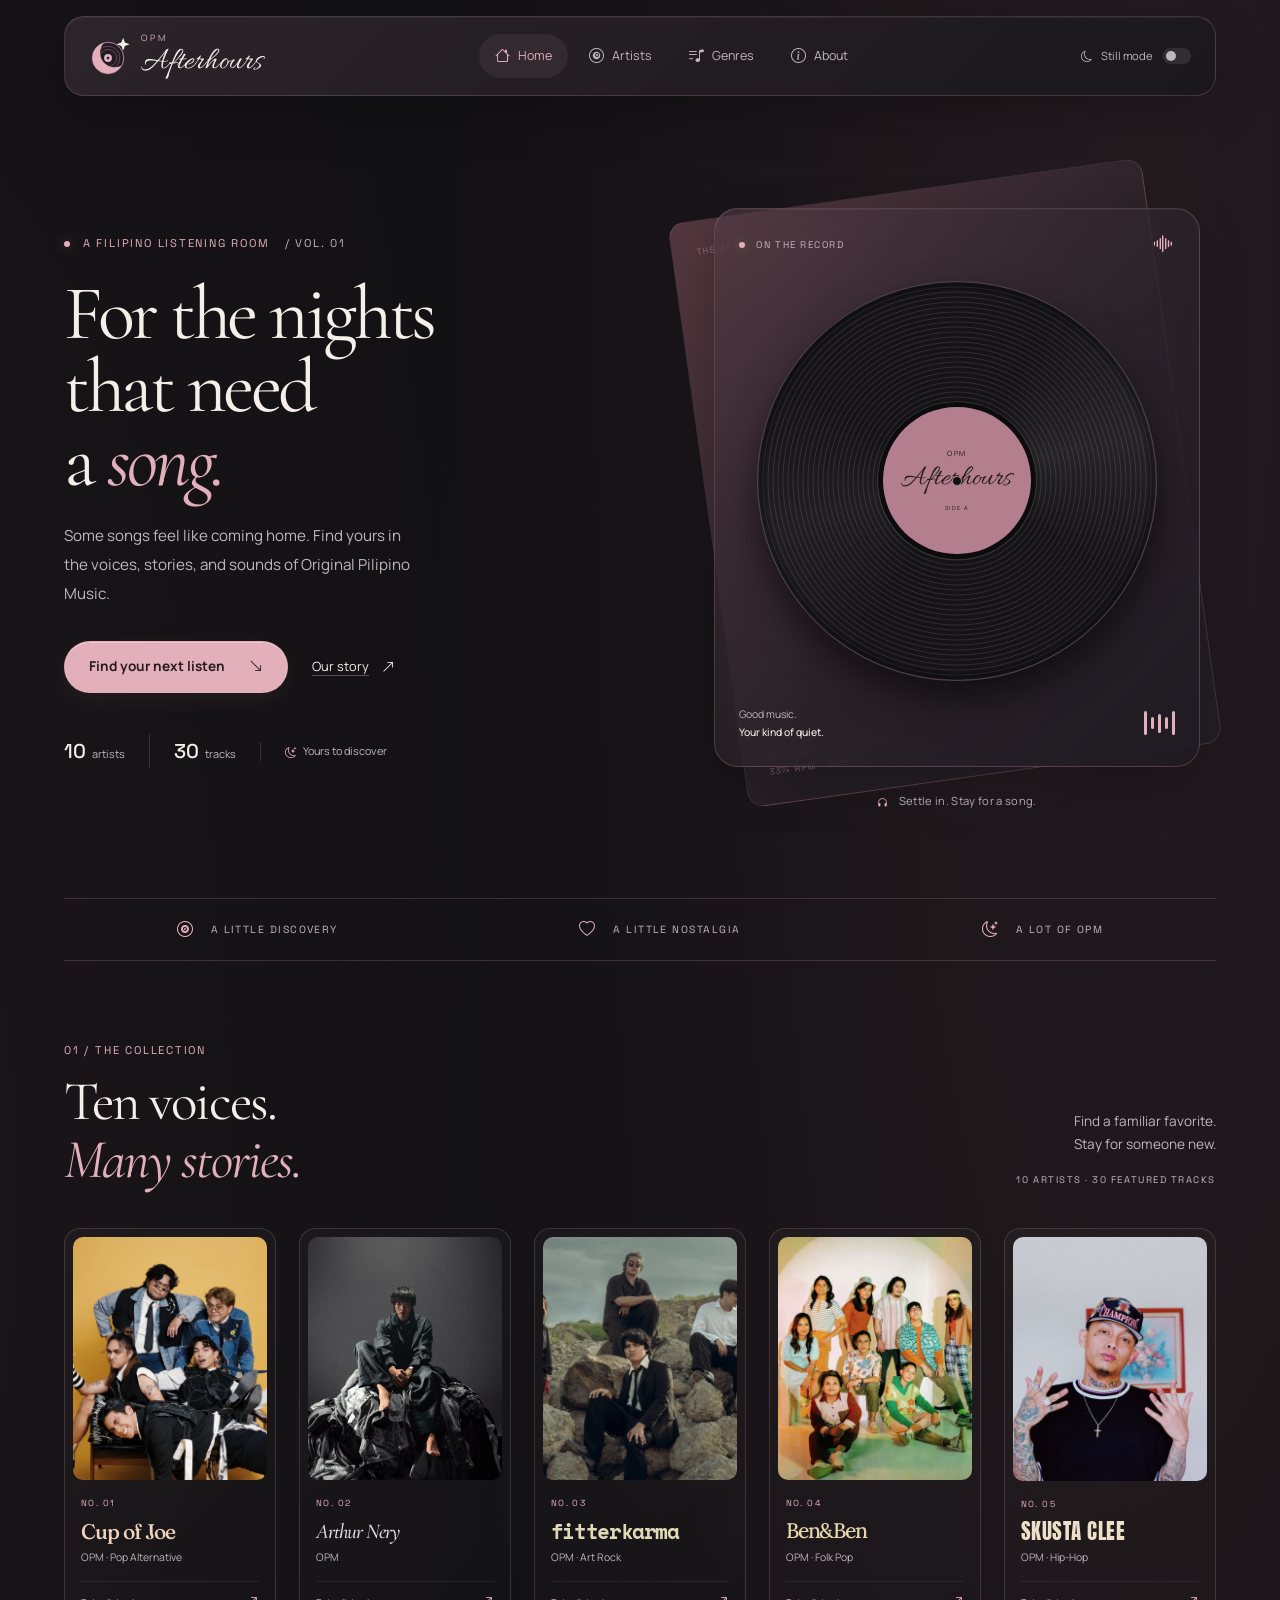
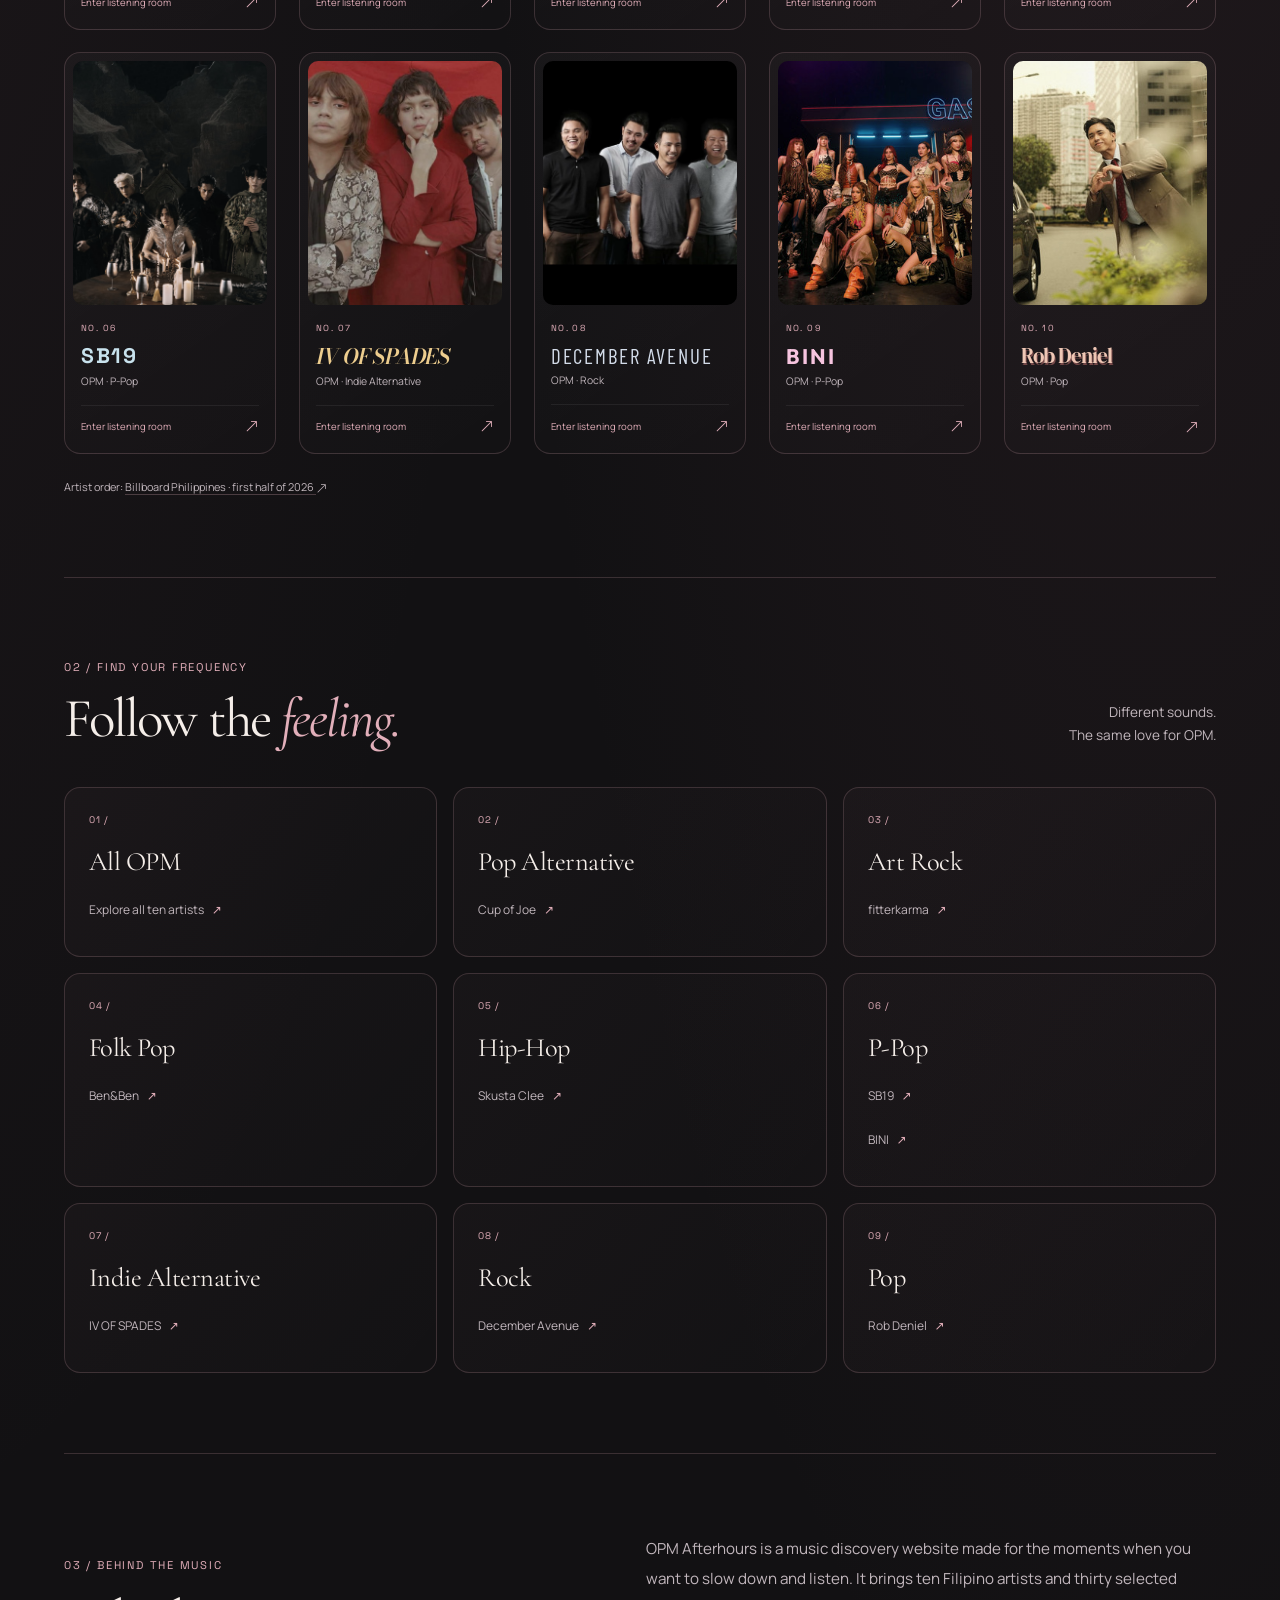
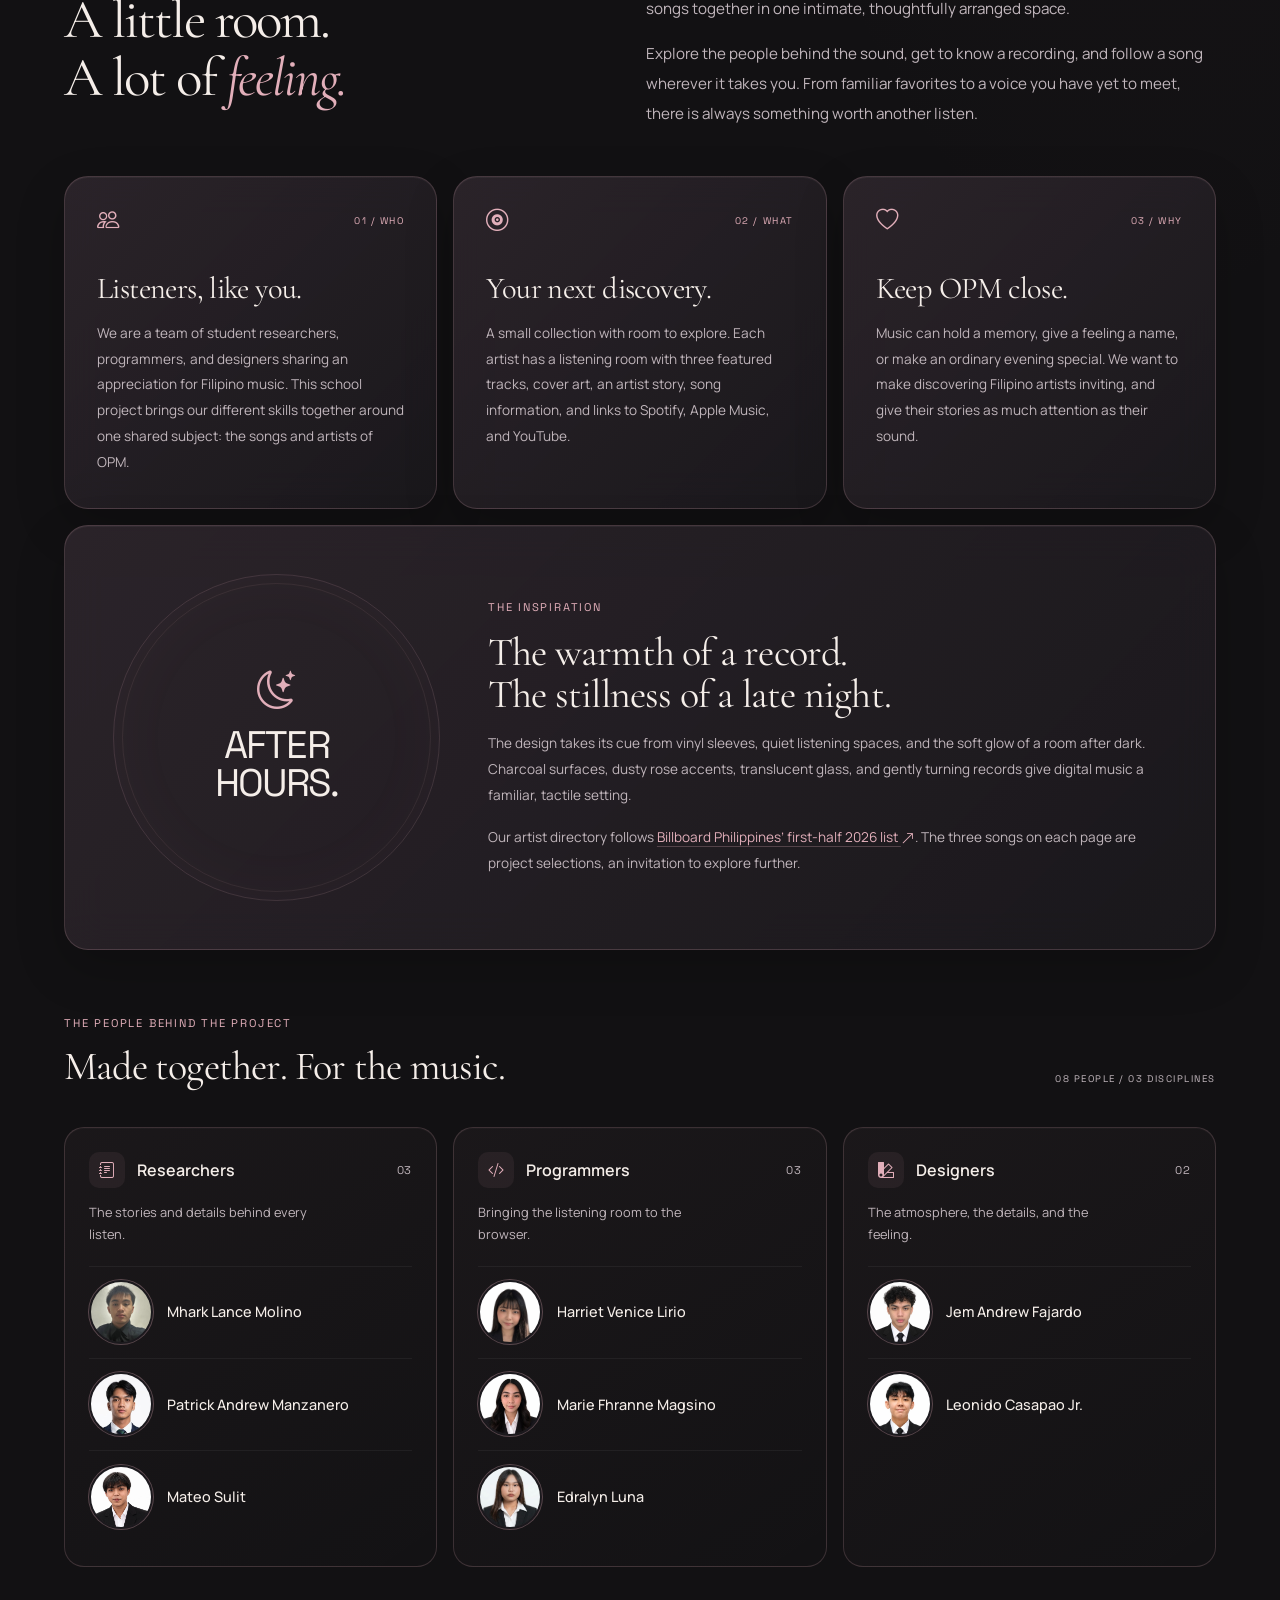
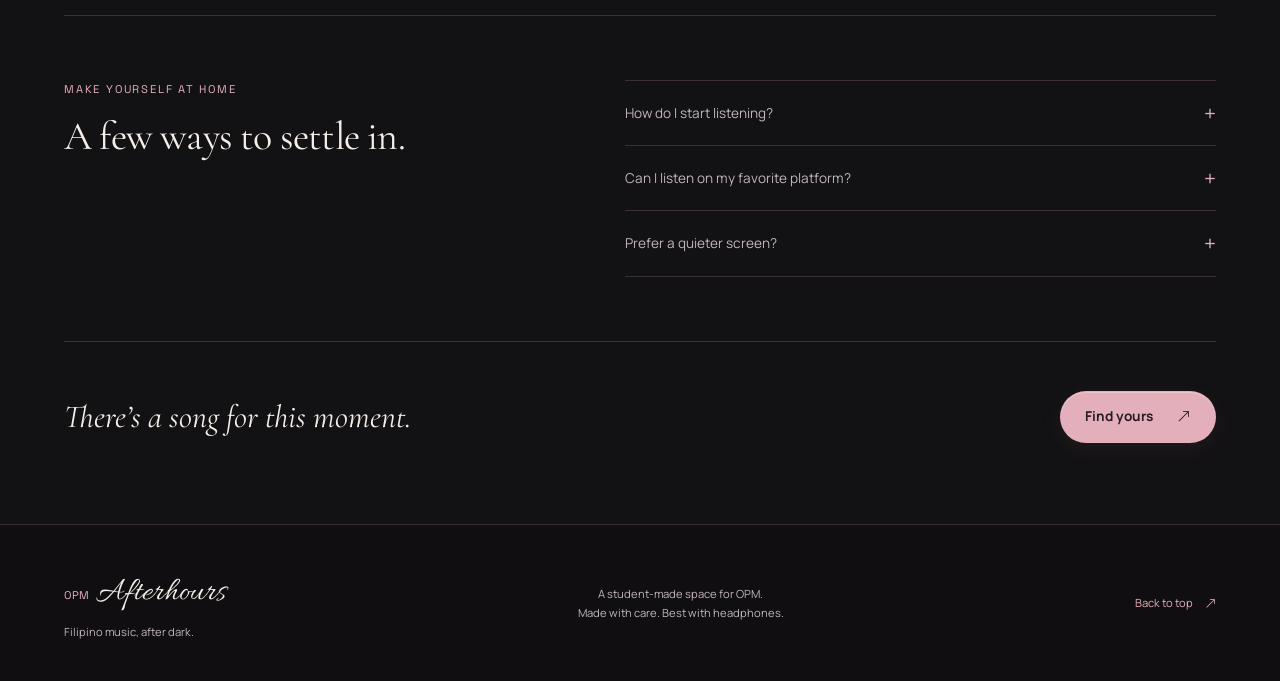
==== commit cbf92f56: "Add member portraits and refresh team layout" ====
--- a/index.html
+++ b/index.html
@@ -13,8 +13,8 @@
   <link rel="preconnect" href="https://fonts.gstatic.com" crossorigin>
   <link rel="stylesheet" href="https://fonts.googleapis.com/css2?family=Allura&amp;family=Cormorant+Garamond:ital,wght@0,400;0,500;0,600;1,500&amp;family=Manrope:wght@400;500;600;700&amp;family=Space+Grotesk:wght@400;500;600;700&amp;family=Fraunces:wght@500&amp;family=Space+Mono:wght@700&amp;family=Lora:wght@500&amp;family=Outfit:wght@700&amp;family=Barlow+Condensed:wght@400&amp;family=Bodoni+Moda:ital,wght@1,600&amp;family=DM+Serif+Display&amp;family=Anton&amp;display=swap">
   <link rel="stylesheet" href="assets/icons/bootstrap-icons.css">
-  <link rel="stylesheet" href="css/style.css?v=glass-1">
-  <link rel="stylesheet" href="css/responsive.css?v=glass-1">
+  <link rel="stylesheet" href="css/style.css?v=members-1">
+  <link rel="stylesheet" href="css/responsive.css?v=members-1">
   <link rel="stylesheet" href="css/artist-type.css?v=glass-1">
 </head>
 <body data-page="home">
@@ -25,10 +25,10 @@
     <div class="header-inner glass-panel">
       <a class="brand" href="index.html" aria-label="OPM Afterhours home"><img class="brand-mark" src="assets/logo-mark.svg" alt="" width="42" height="42"><span class="brand-wordmark"><span class="brand-kicker">OPM</span><span class="brand-name">Afterhours</span></span></a>
       <nav aria-label="Main navigation">
-        <a href="index.html" aria-current="page"><i class="bi bi-house nav-icon" aria-hidden="true"></i><span>Home</span></a>
-        <a href="index.html#artists"><i class="bi bi-vinyl nav-icon" aria-hidden="true"></i><span>Artists</span></a>
-        <a href="index.html#genres"><i class="bi bi-music-note-list nav-icon" aria-hidden="true"></i><span>Genres</span></a>
-        <a href="index.html#about"><i class="bi bi-info-circle nav-icon" aria-hidden="true"></i><span>About</span></a>
+        <a href="#main" aria-current="page"><i class="bi bi-house nav-icon" aria-hidden="true"></i><span>Home</span></a>
+        <a href="#artists"><i class="bi bi-vinyl nav-icon" aria-hidden="true"></i><span>Artists</span></a>
+        <a href="#genres"><i class="bi bi-music-note-list nav-icon" aria-hidden="true"></i><span>Genres</span></a>
+        <a href="#about"><i class="bi bi-info-circle nav-icon" aria-hidden="true"></i><span>About</span></a>
       </nav>
       <label class="motion-label" for="still-mode"><i class="bi bi-moon" aria-hidden="true"></i><span>Still mode</span><span class="switch-track" aria-hidden="true"></span></label>
     </div>
@@ -138,9 +138,32 @@
       <div class="team-section" aria-labelledby="team-title">
         <div class="section-heading"><div><p class="eyebrow">The people behind the project</p><h3 id="team-title">Made together. For the music.</h3></div><span class="section-index">08 people / 03 disciplines</span></div>
         <div class="team-grid">
-          <article class="team-card"><div class="team-role"><i class="bi bi-journal-text" aria-hidden="true"></i><h4>Researchers</h4></div><p>The stories and details behind every listen.</p><ul><li>Mhark Lance Molino</li><li>Patrick Andrew Manzanero</li><li>Mateo Sulit</li></ul></article>
-          <article class="team-card"><div class="team-role"><i class="bi bi-code-slash" aria-hidden="true"></i><h4>Programmers</h4></div><p>Bringing the listening room to the browser.</p><ul><li>Harriet Venice Lirio</li><li>Marie Fhranne Magsino</li><li>Edralyn Luna</li></ul></article>
-          <article class="team-card"><div class="team-role"><i class="bi bi-palette2" aria-hidden="true"></i><h4>Designers</h4></div><p>The atmosphere, the details, and the feeling.</p><ul><li>Jem Andrew Fajardo</li><li>Leonido Casapao Jr.</li></ul></article>
+          <article class="team-card" aria-labelledby="researchers-title">
+            <div class="team-role"><i class="bi bi-journal-text" aria-hidden="true"></i><h4 id="researchers-title">Researchers</h4><span class="team-count" aria-label="3 members">03</span></div>
+            <p>The stories and details behind every listen.</p>
+            <ul role="list">
+              <li><span class="member-avatar"><img src="assets/members/mhark.jpg" alt="" width="64" height="64" loading="lazy" decoding="async"></span><span class="member-name">Mhark Lance Molino</span></li>
+              <li><span class="member-avatar" style="--portrait-scale: 1.5; --portrait-position: 50% 0%"><img src="assets/members/patrick.jpg" alt="" width="64" height="64" loading="lazy" decoding="async"></span><span class="member-name">Patrick Andrew Manzanero</span></li>
+              <li><span class="member-avatar" style="--portrait-scale: 1.15"><img src="assets/members/mateo.jpg" alt="" width="64" height="64" loading="lazy" decoding="async"></span><span class="member-name">Mateo Sulit</span></li>
+            </ul>
+          </article>
+          <article class="team-card" aria-labelledby="programmers-title">
+            <div class="team-role"><i class="bi bi-code-slash" aria-hidden="true"></i><h4 id="programmers-title">Programmers</h4><span class="team-count" aria-label="3 members">03</span></div>
+            <p>Bringing the listening room to the browser.</p>
+            <ul role="list">
+              <li><span class="member-avatar" style="--portrait-scale: 1.15"><img src="assets/members/harriet.jpg" alt="" width="64" height="64" loading="lazy" decoding="async"></span><span class="member-name">Harriet Venice Lirio</span></li>
+              <li><span class="member-avatar" style="--portrait-scale: 1.25"><img src="assets/members/fhranne.jpg" alt="" width="64" height="64" loading="lazy" decoding="async"></span><span class="member-name">Marie Fhranne Magsino</span></li>
+              <li><span class="member-avatar" style="--portrait-scale: 1.3; --portrait-origin: 50% 0%"><img src="assets/members/edralyn.jpg" alt="" width="64" height="64" loading="lazy" decoding="async"></span><span class="member-name">Edralyn Luna</span></li>
+            </ul>
+          </article>
+          <article class="team-card" aria-labelledby="designers-title">
+            <div class="team-role"><i class="bi bi-palette2" aria-hidden="true"></i><h4 id="designers-title">Designers</h4><span class="team-count" aria-label="2 members">02</span></div>
+            <p>The atmosphere, the details, and the feeling.</p>
+            <ul role="list">
+              <li><span class="member-avatar"><img src="assets/members/andrew.jpg" alt="" width="64" height="64" loading="lazy" decoding="async"></span><span class="member-name">Jem Andrew Fajardo</span></li>
+              <li><span class="member-avatar" style="--portrait-scale: 1.15"><img src="assets/members/jr.jpg" alt="" width="64" height="64" loading="lazy" decoding="async"></span><span class="member-name">Leonido Casapao Jr.</span></li>
+            </ul>
+          </article>
         </div>
       </div>
       <div class="listening-guide"><div><p class="eyebrow">Make yourself at home</p><h3>A few ways to settle in.</h3></div><div class="guide-questions">
--- a/css/style.css
+++ b/css/style.css
@@ -58,8 +58,38 @@
 .site-header nav a:hover { color: var(--text); background: #ffffff07; }
 .site-header nav a[aria-current], .site-header nav .nav-active { color: var(--accent); background: #e2afba13; }
 .site-header .nav-icon { font-size: .95rem; }
-body[data-page="home"]:has(main > section:target) .site-header nav a[aria-current] { color: var(--muted); background: transparent; }
-body:has(#artists:target) .site-header nav a[href$="#artists"], body:has(#genres:target) .site-header nav a[href$="#genres"], body:has(#about:target) .site-header nav a[href$="#about"] { color: var(--accent); background: #e2afba13; }
+/* Older browsers follow the clicked anchor; supported browsers track scrolling. */
+@supports not ((animation-timeline: --artists) and (timeline-scope: --artists)) {
+  body[data-page="home"]:has(main > section:target) .site-header nav a[aria-current] { color: var(--muted); background: transparent; }
+  body:has(#artists:target) .site-header nav a[href$="#artists"], body:has(#genres:target) .site-header nav a[href$="#genres"], body:has(#about:target) .site-header nav a[href$="#about"] { color: var(--accent); background: #e2afba13; }
+}
+@supports (animation-timeline: --artists) and (timeline-scope: --artists) {
+  body[data-page="home"] { timeline-scope: --artists, --genres, --about; }
+  /* A section is current when it crosses a line one quarter down the viewport. */
+  body[data-page="home"] :is(#artists, #genres, #about) { view-timeline-axis: block; view-timeline-inset: 25% 75%; }
+  #artists { view-timeline-name: --artists; }
+  #genres { view-timeline-name: --genres; }
+  #about { view-timeline-name: --about; }
+  body[data-page="home"] .site-header nav a {
+    /* These constant-value animations indicate location, even in reduced-motion mode. */
+    animation: nav-section-current 1ms linear 1 normal none !important;
+    transition: none;
+  }
+  body[data-page="home"] .site-header nav a[href$="#artists"] { animation-timeline: --artists !important; }
+  body[data-page="home"] .site-header nav a[href$="#genres"] { animation-timeline: --genres !important; }
+  body[data-page="home"] .site-header nav a[href$="#about"] { animation-timeline: --about !important; animation-fill-mode: forwards !important; }
+  body[data-page="home"] .site-header nav a[aria-current="page"] {
+    animation-name: nav-home-away !important;
+    animation-timeline: --artists !important;
+    animation-fill-mode: forwards !important;
+  }
+  @keyframes nav-section-current {
+    from, to { color: var(--accent); background-color: #e2afba13; }
+  }
+  @keyframes nav-home-away {
+    from, to { color: var(--muted); background-color: transparent; }
+  }
+}
 .motion-label { display: inline-flex; min-height: 44px; align-items: center; gap: .6rem; font-size: .7rem; color: var(--muted); cursor: pointer; white-space: nowrap; }
 .switch-track { width: 28px; height: 16px; padding: 3px; border-radius: 20px; background: #ffffff18; }
 .switch-track::after { content: ""; display: block; width: 10px; height: 10px; border-radius: 50%; background: var(--muted); transition: transform .2s; }
@@ -155,13 +185,18 @@
 .inspiration a { color: var(--accent); text-decoration-color: #e2afba44; }
 .team-section { padding-top: 4rem; }
 .team-section h3 { font-size: 2.5rem; }
-.team-grid { display: grid; grid-template-columns: repeat(3, minmax(0, 1fr)); gap: 2rem; }
-.team-card { min-width: 0; padding-top: 1.5rem; border-top: 1px solid var(--glass-border); }
+.team-grid { display: grid; grid-template-columns: repeat(3, minmax(0, 1fr)); gap: 1rem; }
+.team-card { min-width: 0; padding: 1.5rem; border: 1px solid var(--glass-border); border-radius: 20px; background: linear-gradient(145deg, #e2afba0b, #ffffff02); box-shadow: inset 0 1px #ffffff06; }
 .team-role { display: flex; gap: .75rem; align-items: center; }
-.team-role .bi { display: grid; place-items: center; width: 36px; height: 36px; border-radius: 10px; background: #e2afba0d; color: var(--accent); }
-.team-card > p { margin-top: .85rem; font-size: .75rem; color: var(--muted); max-width: 30ch; }
-.team-card ul { padding: 0; list-style: none; margin: 1.5rem 0 0; }
-.team-card li { padding-block: .6rem; border-top: 1px solid #ffffff09; font-size: .85rem; }
+.team-role .bi { display: grid; place-items: center; width: 36px; height: 36px; border-radius: 10px; background: #e2afba12; color: var(--accent); }
+.team-count { margin-left: auto; color: var(--muted); font-family: var(--label-font); font-size: .7rem; letter-spacing: .08em; }
+.team-card > p { min-height: 3.4em; margin-top: .85rem; font-size: .8rem; color: var(--muted); max-width: 30ch; }
+.team-card ul { padding: 0; list-style: none; margin: 1.25rem 0 0; }
+.team-card li { display: flex; align-items: center; gap: .9rem; padding-block: .85rem; border-top: 1px solid #ffffff0d; }
+.member-avatar { display: block; flex: 0 0 64px; width: 64px; height: 64px; overflow: hidden; border: 2px solid var(--surface); border-radius: 50%; background: var(--raised); box-shadow: 0 0 0 1px #e2afba55; }
+/* Crop the supplied portraits in CSS; keep the original photos intact. */
+.member-avatar img { width: 100%; height: 100%; object-fit: cover; object-position: var(--portrait-position, 50% 20%); transform: scale(var(--portrait-scale, 1)); transform-origin: var(--portrait-origin, 50% 20%); }
+.member-name { min-width: 0; font-size: .9rem; font-weight: 500; line-height: 1.5; overflow-wrap: anywhere; }
 .listening-guide { display: grid; grid-template-columns: 1fr 1.15fr; gap: 3rem; padding-block: 4rem; margin-top: 3rem; border-block: 1px solid var(--glass-border); }
 .listening-guide h3 { font-size: 2.5rem; margin-top: 1rem; }
 .guide-questions details { border-bottom: 1px solid var(--glass-border); }
@@ -263,6 +298,46 @@
 @keyframes vinyl-spin { to { transform: rotate(360deg); } }
 @keyframes equalize { to { transform: scaleY(.4); } }
 @keyframes enter { from { opacity: 0; transform: translateY(18px); } to { opacity: 1; transform: translateY(0); } }
+/* Section links use native smooth scrolling; nested reading panels do too. */
+.biography, .information-scroll { scroll-behavior: smooth; }
+html:has(#still-mode:checked) { scroll-behavior: auto; }
+
+/* Soft entrances for artist rooms, selected records, and opened information. */
+.artist-room { animation: enter .7s var(--ease) both; }
+.selected-record { animation: content-in .45s var(--ease) both; }
+.song-information[open] .information-scroll,
+.guide-questions details[open] > p { animation: content-in .3s ease-out both; }
+@keyframes content-in {
+  from { opacity: 0; translate: 0 8px; }
+  to { opacity: 1; translate: 0 0; }
+}
+
+/* Cards reveal as they enter the viewport. Unsupported browsers show them normally. */
+@supports (animation-timeline: view()) {
+  .section-heading, .artist-tile, .genre-group, .about-intro,
+  .story-card, .inspiration, .team-card, .track-grid > li, .about-outro {
+    animation: scroll-reveal 1s linear both;
+    animation-timeline: view();
+    animation-range: entry 0% entry 100%;
+  }
+  @keyframes scroll-reveal {
+    from { opacity: .25; translate: 0 24px; }
+    to { opacity: 1; translate: 0 0; }
+  }
+  /* Keyboard navigation always reveals the entire focused card immediately. */
+  .artist-tile:focus-within, .genre-group:focus-within,
+  .inspiration:focus-within, .track-grid > li:focus-within { animation: none; }
+}
+
+/* Small responses to pointer interaction without moving mobile tap targets. */
+.story-card, .team-card, .track-card { transition: border-color .3s ease, box-shadow .3s ease, transform .35s var(--ease); }
+.artist-image { transition: filter .4s ease, scale .6s var(--ease); }
+.button .bi, .quiet-link .bi, .back-top .bi { transition: transform .3s var(--ease); }
+@media (hover: hover) and (prefers-reduced-motion: no-preference) {
+  body:not(:has(#still-mode:checked)) .artist-card:hover .artist-image { scale: 1.025; }
+  body:not(:has(#still-mode:checked)) :is(.story-card, .track-card):hover { transform: translateY(-4px); border-color: #e2afba55; box-shadow: 0 14px 36px #0004; }
+  body:not(:has(#still-mode:checked)) :is(.button, .quiet-link, .back-top):hover .bi { transform: translate(2px, -2px); }
+}
 /* CSS hides videos visually; it cannot pause a native video's decoder. */
 .motion-toggle:checked ~ main *, .motion-toggle:checked ~ main *::before, .motion-toggle:checked ~ main *::after { animation: none !important; transition: none !important; }
 .motion-toggle:checked ~ main .background-video { display: none !important; }
--- a/css/responsive.css
+++ b/css/responsive.css
@@ -31,8 +31,9 @@
   .story-card p { grid-column: 2; grid-row: 1 / 3; }
   .inspiration { gap: 2rem; padding: 2rem; }
   .inspiration h3 { font-size: 2rem; }
-  .team-grid { gap: 1.25rem; }
-  .team-card li { font-size: .8rem; }
+  .team-grid { grid-template-columns: 1fr; }
+  .team-card > p { min-height: 0; max-width: none; }
+  .team-card ul { display: grid; grid-template-columns: repeat(3, minmax(0, 1fr)); gap: 1.25rem; }
   .artist-room { grid-template-columns: minmax(0, 1fr); }
   .record-region { display: block; padding: 2rem; }
   .record-region .vinyl { width: 260px; }
@@ -102,10 +103,9 @@
   .inspiration-mark span { font-size: 1.9rem; }
   .team-section { padding-top: 3rem; }
   .team-section h3 { font-size: 2.1rem; }
-  .team-grid { grid-template-columns: 1fr; gap: 1.75rem; }
-  .team-card > p { max-width: none; }
-  .team-card ul { margin-top: 1rem; }
-  .team-card li { font-size: .9rem; }
+  .team-grid { gap: 1rem; }
+  .team-card { padding: 1.25rem; }
+  .team-card ul { display: block; margin-top: 1rem; }
   .listening-guide { grid-template-columns: 1fr; gap: 1.5rem; padding-block: 2.5rem; }
   .about-outro { align-items: start; flex-direction: column; gap: 1.5rem; }
   .about-outro > span { font-size: 1.8rem; }
